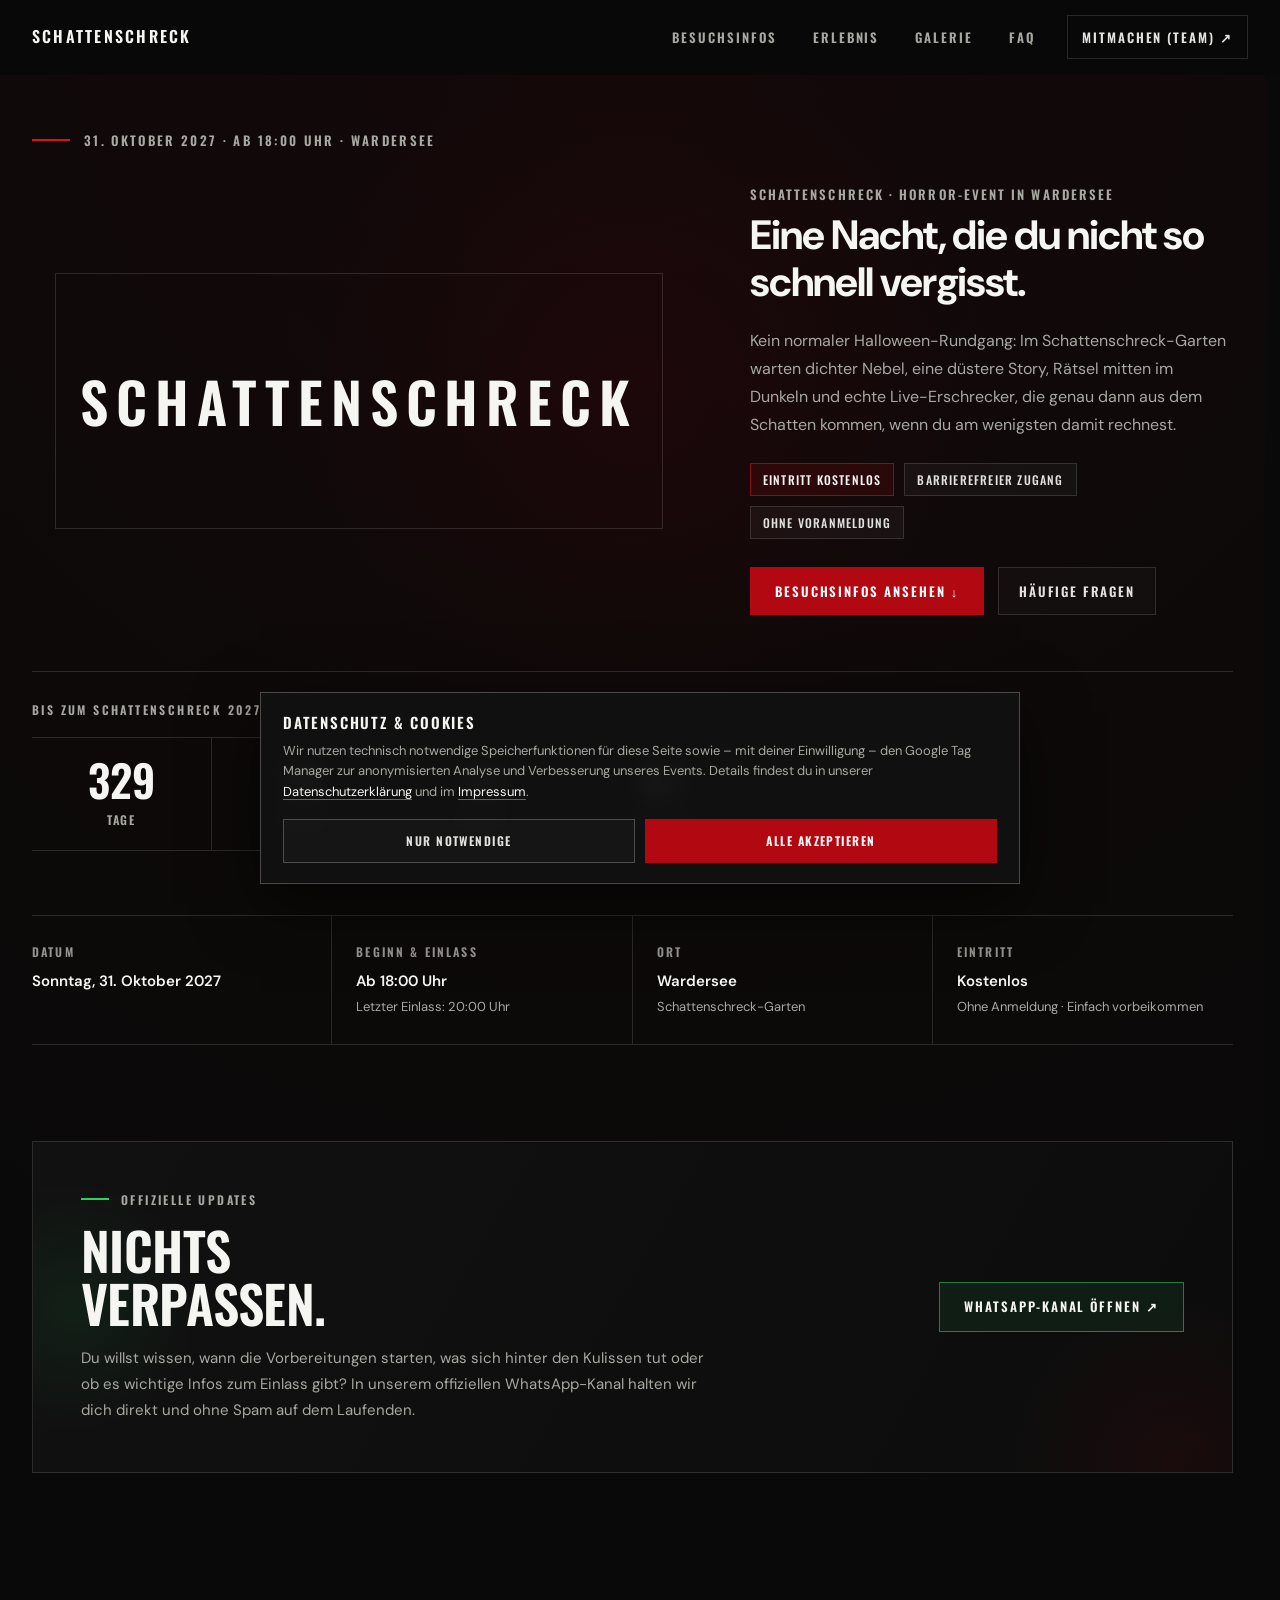
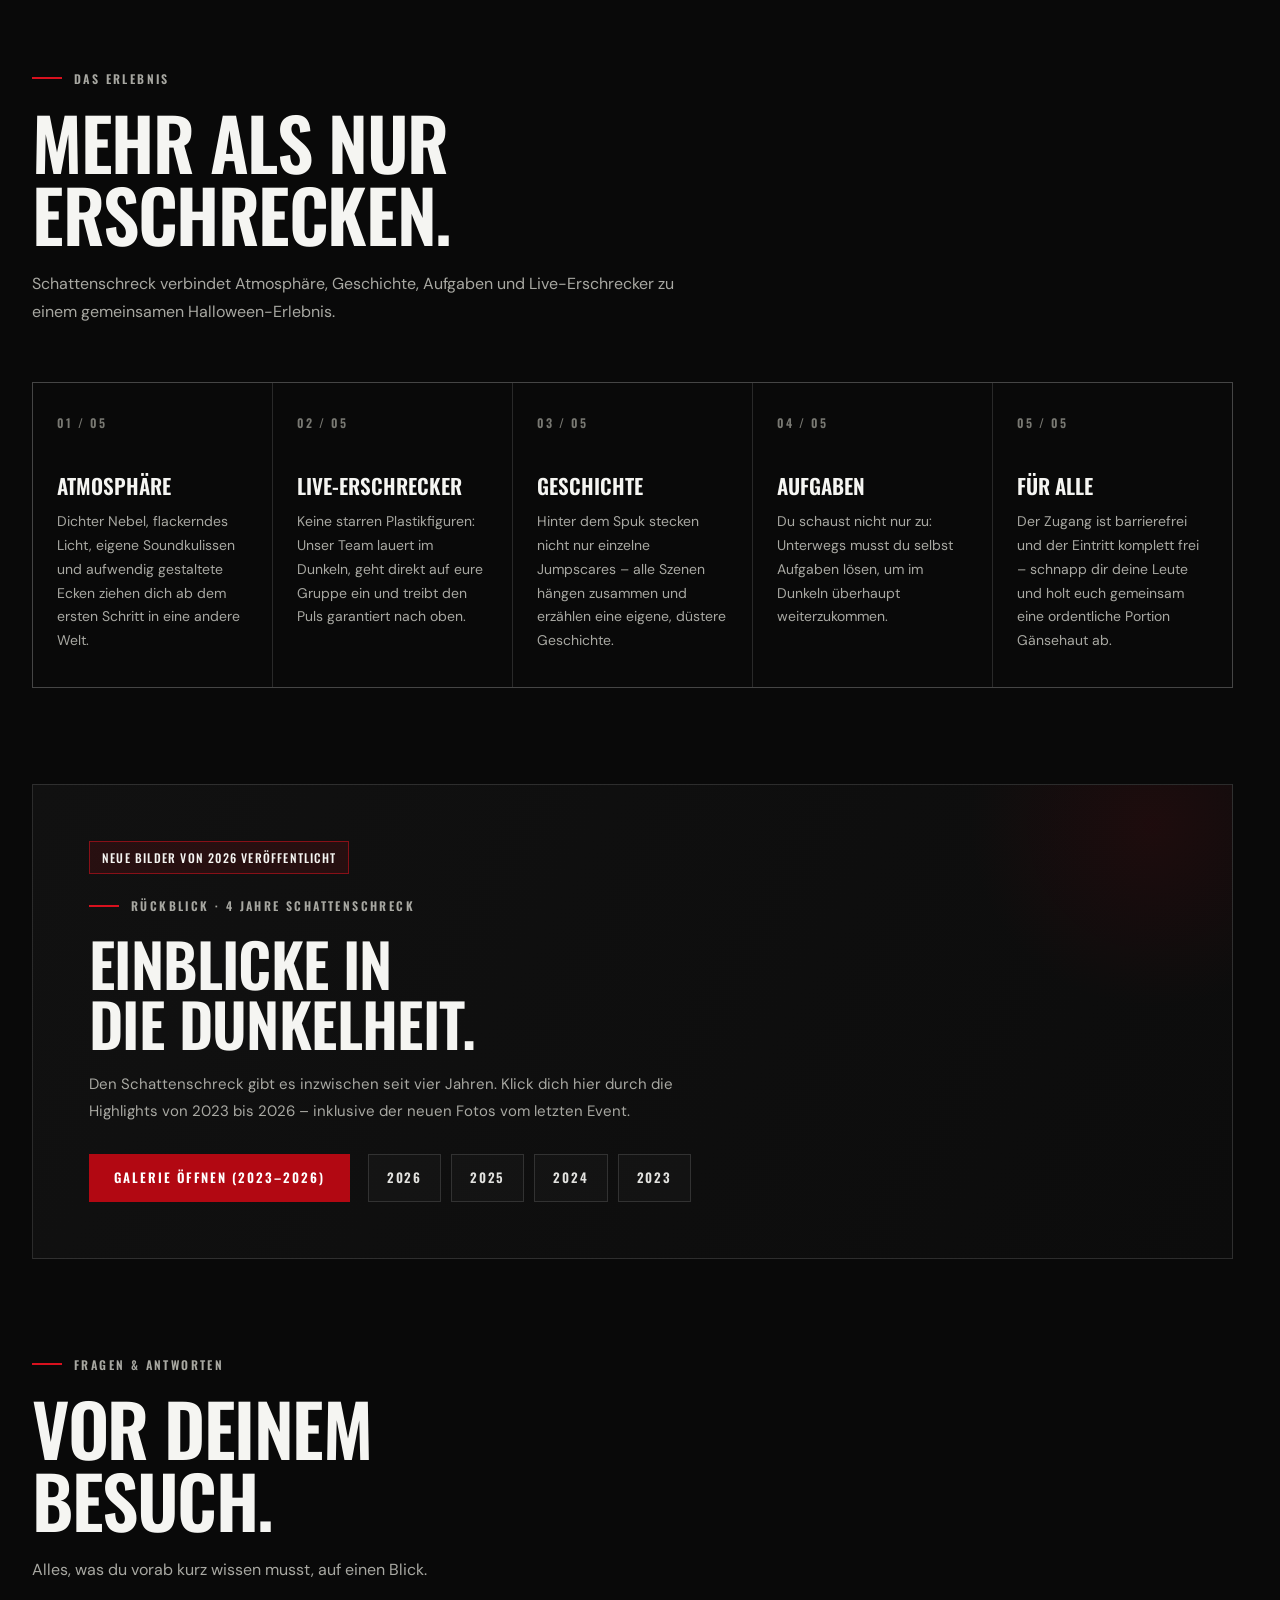
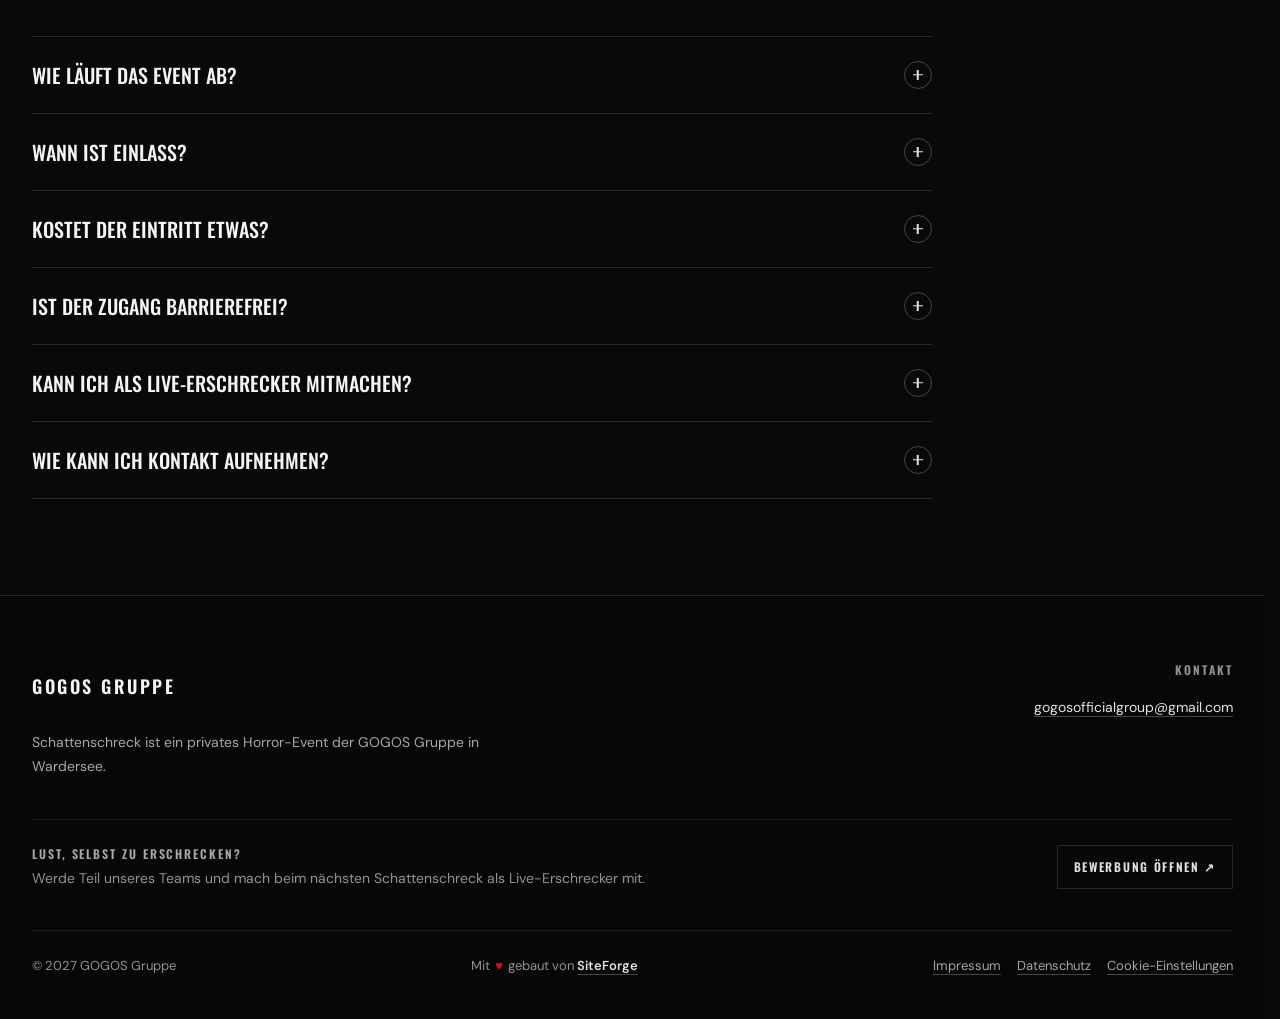
==== public/index.html @ cb375a99 "index.html aktualisieren" ====
<!DOCTYPE html>
<html lang="de">
<head>
    <meta charset="UTF-8">
    <meta name="viewport" content="width=device-width, initial-scale=1.0, viewport-fit=cover">
    <meta name="description" content="Schattenschreck — Kostenloses Horror-Event mit Nebel, Story, Rätseln und Live-Erschreckern am 31. Oktober 2027 ab 18:00 Uhr in Wardersee.">
    <meta name="theme-color" content="#090909">
    <meta name="color-scheme" content="dark">

    <!-- Open Graph (nur bestätigte Angaben ohne erfundene Domain) -->
    <meta property="og:title" content="Schattenschreck — Horror-Event am 31. Oktober 2027 in Wardersee">
    <meta property="og:description" content="Nebel, Story, Rätsel und Live-Erschrecker. Sonntag, 31.10.2027 ab 18:00 Uhr in Wardersee. Eintritt kostenlos.">
    <meta property="og:type" content="website">
    <meta property="og:locale" content="de_DE">
    <meta property="og:image" content="https://i.imgur.com/Cl27hzM.png">
    <meta property="og:image:alt" content="Schattenschreck Logo">

    <title>Schattenschreck — Horror-Event am 31. Oktober 2027 in Wardersee</title>

    <link rel="preconnect" href="https://fonts.googleapis.com">
    <link rel="preconnect" href="https://fonts.gstatic.com" crossorigin>
    <link href="https://fonts.googleapis.com/css2?family=DM+Sans:wght@400;600;700&family=Oswald:wght@500;600&display=swap" rel="stylesheet">

    <!-- Frühe, synchrone Zustandsvorbereitung vor dem ersten Paint (verhindert Aufblitzen & Layoutsprünge) -->
    <script>
        (function () {
            try {
                var docEl = document.documentElement;
                docEl.classList.add("js-enabled");

                var SESSION_KEY = "schattenschreck_intro_seen_2027";
                var FORCE_DEV_INTRO = false;

                var reduceMotion = false;
                if (window.matchMedia) {
                    reduceMotion = window.matchMedia("(prefers-reduced-motion: reduce)").matches;
                }

                var hasHash = Boolean(window.location.hash && window.location.hash !== "#");
                var navEntries = (window.performance && window.performance.getEntriesByType)
                    ? window.performance.getEntriesByType("navigation")
                    : [];
                var navType = (navEntries && navEntries[0]) ? navEntries[0].type : "";
                var isReloadOrBackForward = (navType === "reload" || navType === "back_forward");

                var hasSeenIntro = false;
                if (!FORCE_DEV_INTRO) {
                    try {
                        hasSeenIntro = window.sessionStorage.getItem(SESSION_KEY) === "1";
                    } catch (_) {
                        hasSeenIntro = false;
                    }
                }

                if (!reduceMotion && !hasHash && !hasSeenIntro && !isReloadOrBackForward) {
                    docEl.classList.add("intro-pending");
                }
            } catch (_) {
                document.documentElement.classList.remove("intro-pending");
            }
        })();
    </script>

    <style>
        /* Metrisch abgestimmte Fallback-Schriften gegen Layoutverschiebungen beim Google-Fonts-Swap */
        @font-face {
            font-family: "DM Sans Fallback";
            src: local("Arial"), local("Roboto"), local("Helvetica Neue"), local("sans-serif");
            ascent-override: 99%;
            descent-override: 31%;
            line-gap-override: 0%;
            size-adjust: 100.5%;
        }

        @font-face {
            font-family: "Oswald Fallback";
            src: local("Arial Narrow"), local("Roboto Condensed"), local("Arial"), local("sans-serif");
            ascent-override: 118%;
            descent-override: 29%;
            line-gap-override: 0%;
            size-adjust: 83%;
        }

        :root {
            --bg: #090909;
            --bg-2: #0d0d0d;
            --panel: #111111;
            --panel-light: #161616;

            --white: #f5f5f2;
            --text: #e2e2df;
            --muted: #a8a8a2;
            --muted-subtle: #94948e;
            --decorative: #787872;

            --red: #b20812;
            --red-hover: #d8111e;
            --red-border: rgba(216, 17, 30, 0.55);

            --whatsapp: #25d366;
            --whatsapp-text: #4be383;

            --border: rgba(255, 255, 255, 0.13);
            --border-light: rgba(255, 255, 255, 0.08);
            --border-strong: rgba(255, 255, 255, 0.24);

            --font-sans: "DM Sans", "DM Sans Fallback", -apple-system, BlinkMacSystemFont, "Segoe UI", Roboto, Arial, sans-serif;
            --font-display: "Oswald", "Oswald Fallback", "Arial Narrow", sans-serif;

            --max-width: 1240px;
            --header-height: 74px;
            --scroll-offset: calc(var(--header-height) + env(safe-area-inset-top, 0px) + 24px);
            --modal-padding-compensation: 0px;
        }

        *,
        *::before,
        *::after {
            box-sizing: border-box;
        }

        html {
            margin: 0;
            padding: 0;
            background: var(--bg);
            scroll-behavior: smooth;
            scrollbar-gutter: stable;
        }

        body {
            margin: 0;
            padding: 0;
            padding-right: var(--modal-padding-compensation);
            min-width: 320px;
            background:
                radial-gradient(
                    circle at 50% 0%,
                    rgba(130, 0, 12, 0.09),
                    transparent 36%
                ),
                var(--bg);
            color: var(--text);
            font-family: var(--font-sans);
            font-size: 16px;
            line-height: 1.6;
            overflow-x: clip;
            -webkit-font-smoothing: antialiased;
            text-rendering: optimizeLegibility;
            -webkit-tap-highlight-color: transparent;
        }

        body.overlay-locked,
        html.intro-pending body,
        body.intro-active {
            overflow: hidden;
        }

        ::selection {
            background: var(--red);
            color: #ffffff;
        }

        img {
            display: block;
            max-width: 100%;
            height: auto;
        }

        a {
            color: inherit;
            text-decoration: none;
        }

        button {
            font: inherit;
            color: inherit;
        }

        button,
        a,
        summary {
            -webkit-tap-highlight-color: transparent;
        }

        :focus-visible {
            outline: 2px solid var(--red-hover);
            outline-offset: 4px;
        }

        main[tabindex="-1"]:focus-visible,
        section[tabindex="-1"]:focus-visible {
            outline: none;
        }

        [hidden] {
            display: none !important;
        }

        .sr-only {
            position: absolute;
            width: 1px;
            height: 1px;
            padding: 0;
            margin: -1px;
            overflow: hidden;
            clip: rect(0, 0, 0, 0);
            white-space: nowrap;
            border: 0;
        }

        /* =========================================================
           SKIP LINK
        ========================================================= */

        .skip-link {
            position: fixed;
            top: calc(12px + env(safe-area-inset-top, 0px));
            left: 16px;
            z-index: 7000;
            padding: 12px 18px;
            background: var(--red);
            color: #ffffff;
            font-family: var(--font-display);
            font-size: 13px;
            font-weight: 600;
            letter-spacing: 0.12em;
            text-transform: uppercase;
            border: 1px solid #ffffff;
            transform: translateY(-200%);
            transition: transform 0.2s ease;
        }

        .skip-link:focus {
            transform: translateY(0);
            outline: 2px solid #ffffff;
            outline-offset: 3px;
        }

        /* =========================================================
           LAYOUT & SCROLL TARGETS
        ========================================================= */

        .container {
            width: min(calc(100% - 64px), var(--max-width));
            margin: 0 auto;
        }

        main[id],
        section[id],
        footer[id],
        div[id] {
            scroll-margin-top: var(--scroll-offset);
        }

        /* =========================================================
           IMAGE FALLBACKS & STABLE LOGO CONTAINERS
        ========================================================= */

        .img-fallback-text {
            display: none;
            font-family: var(--font-display);
            font-weight: 600;
            letter-spacing: 0.14em;
            text-transform: uppercase;
            color: var(--white);
        }

        .img-broken {
            display: none !important;
        }

        .img-broken + .img-fallback-text {
            display: inline-flex;
            align-items: center;
            justify-content: center;
        }

        /* =========================================================
           HEADER
        ========================================================= */

        .header {
            position: fixed;
            top: 0;
            left: 0;
            right: 0;
            z-index: 1000;
            padding-top: env(safe-area-inset-top, 0px);
            padding-right: var(--modal-padding-compensation);
            background: rgba(9, 9, 9, 0.92);
            backdrop-filter: blur(8px);
            -webkit-backdrop-filter: blur(8px);
            border-bottom: 1px solid transparent;
        }

        .header.transitions-ready {
            transition:
                background 0.25s ease,
                border-color 0.25s ease,
                box-shadow 0.25s ease,
                opacity 0.35s ease;
        }

        .header.scrolled {
            background: rgba(9, 9, 9, 0.98);
            border-bottom-color: var(--border);
            box-shadow: 0 10px 35px rgba(0, 0, 0, 0.35);
        }

        .header-inner {
            height: var(--header-height);
            display: flex;
            align-items: center;
            justify-content: space-between;
            gap: 32px;
        }

        .logo-link {
            display: inline-flex;
            align-items: center;
            width: 130px;
            height: 44px;
            flex-shrink: 0;
        }

        .header-logo {
            width: 100%;
            height: 100%;
            object-fit: contain;
            object-position: left center;
        }

        .logo-link .img-fallback-text {
            font-size: 16px;
            width: 100%;
            height: 100%;
            justify-content: flex-start;
        }

        .desktop-nav {
            display: flex;
            align-items: center;
            gap: 28px;
        }

        .desktop-nav a {
            position: relative;
            display: inline-flex;
            align-items: center;
            min-height: 44px;
            padding: 8px 4px;
            color: var(--muted);
            font-family: var(--font-display);
            font-size: 13px;
            font-weight: 600;
            letter-spacing: 0.15em;
            text-transform: uppercase;
            transition: color 0.2s ease;
        }

        .desktop-nav a::after {
            content: "";
            position: absolute;
            left: 4px;
            right: 4px;
            bottom: 6px;
            height: 2px;
            background: var(--red-hover);
            transform: scaleX(0);
            transform-origin: left center;
            transition: transform 0.2s ease;
        }

        .desktop-nav a:hover,
        .desktop-nav a:focus-visible {
            color: var(--white);
        }

        .desktop-nav a:hover::after,
        .desktop-nav a:focus-visible::after {
            transform: scaleX(1);
        }

        .desktop-nav .nav-external {
            padding: 8px 14px;
            border: 1px solid var(--border);
            color: var(--text);
        }

        .desktop-nav .nav-external::after {
            display: none;
        }

        .desktop-nav .nav-external:hover,
        .desktop-nav .nav-external:focus-visible {
            border-color: var(--border-strong);
            background: rgba(255, 255, 255, 0.04);
        }

        /* =========================================================
           MOBILE MENU
        ========================================================= */

        .menu-button {
            display: none;
            align-items: center;
            justify-content: center;
            width: 44px;
            height: 44px;
            padding: 0;
            border: 1px solid var(--border);
            border-radius: 50%;
            background: transparent;
            color: var(--white);
            cursor: pointer;
            transition:
                border-color 0.2s ease,
                background-color 0.2s ease;
        }

        .menu-button:hover,
        .menu-button:focus-visible {
            border-color: var(--border-strong);
            background: rgba(255, 255, 255, 0.05);
        }

        .menu-icon {
            position: relative;
            width: 18px;
            height: 13px;
        }

        .menu-icon span {
            position: absolute;
            left: 0;
            width: 100%;
            height: 1.5px;
            background: var(--white);
            transition:
                transform 0.2s ease,
                top 0.2s ease,
                opacity 0.2s ease;
        }

        .menu-icon span:nth-child(1) {
            top: 0;
        }

        .menu-icon span:nth-child(2) {
            top: 5.5px;
        }

        .menu-icon span:nth-child(3) {
            top: 11px;
        }

        .menu-button[aria-expanded="true"] .menu-icon span:nth-child(1) {
            top: 5.5px;
            transform: rotate(45deg);
        }

        .menu-button[aria-expanded="true"] .menu-icon span:nth-child(2) {
            opacity: 0;
        }

        .menu-button[aria-expanded="true"] .menu-icon span:nth-child(3) {
            top: 5.5px;
            transform: rotate(-45deg);
        }

        .mobile-menu {
            position: fixed;
            inset: 0;
            z-index: 999;
            visibility: hidden;
            pointer-events: none;
        }

        .mobile-menu.open {
            visibility: visible;
            pointer-events: auto;
        }

        .mobile-menu-background {
            position: absolute;
            inset: 0;
            background: rgba(0, 0, 0, 0.78);
            opacity: 0;
            transition: opacity 0.25s ease;
        }

        .mobile-menu.open .mobile-menu-background {
            opacity: 1;
        }

        .mobile-menu-panel {
            position: absolute;
            top: calc(var(--header-height) + env(safe-area-inset-top, 0px));
            left: 14px;
            right: 14px;
            max-height: calc(100vh - var(--header-height) - env(safe-area-inset-top, 0px) - 24px);
            max-height: calc(100dvh - var(--header-height) - env(safe-area-inset-top, 0px) - 24px);
            overflow-y: auto;
            padding: 16px 20px;
            background: var(--panel);
            border: 1px solid var(--border);
            box-shadow: 0 25px 70px rgba(0, 0, 0, 0.65);
            transform: translateY(-10px);
            opacity: 0;
            transition:
                transform 0.25s ease,
                opacity 0.25s ease;
        }

        .mobile-menu.open .mobile-menu-panel {
            transform: translateY(0);
            opacity: 1;
        }

        .mobile-menu-label {
            padding: 6px 0 12px;
            color: var(--muted-subtle);
            font-family: var(--font-display);
            font-size: 12px;
            font-weight: 600;
            letter-spacing: 0.2em;
            text-transform: uppercase;
        }

        .mobile-menu-panel a {
            display: flex;
            align-items: center;
            justify-content: space-between;
            min-height: 48px;
            padding: 12px 0;
            border-top: 1px solid var(--border-light);
            color: var(--text);
            font-family: var(--font-display);
            font-size: 18px;
            font-weight: 500;
            letter-spacing: 0.08em;
            text-transform: uppercase;
            transition:
                color 0.2s ease,
                padding-left 0.2s ease;
        }

        .mobile-menu-panel a:hover,
        .mobile-menu-panel a:focus-visible {
            padding-left: 6px;
            color: var(--white);
        }

        .mobile-menu-panel .mobile-nav-sub {
            font-family: var(--font-sans);
            font-size: 12px;
            font-weight: 500;
            letter-spacing: 0.02em;
            text-transform: none;
            color: var(--muted);
        }

        /* =========================================================
           HERO (SOFORT STABIL OHNE VERSCHIEBUNG BEIM RELOAD)
        ========================================================= */

        .hero {
            position: relative;
            padding:
                calc(var(--header-height) + env(safe-area-inset-top, 0px) + 56px)
                0
                64px;
            display: flex;
            align-items: center;
            overflow: hidden;
        }

        .hero::before {
            content: "";
            position: absolute;
            width: 760px;
            height: 760px;
            left: 50%;
            top: 42%;
            transform: translate(-50%, -50%);
            border-radius: 50%;
            background: radial-gradient(
                circle,
                rgba(130, 0, 12, 0.1),
                transparent 68%
            );
            pointer-events: none;
            animation: heroGlow 7s ease-in-out infinite;
        }

        .hero.is-offscreen::before,
        .hero.is-offscreen .hero-logo {
            animation-play-state: paused;
        }

        .hero-inner {
            position: relative;
            z-index: 2;
        }

        .hero-topline {
            display: flex;
            align-items: center;
            flex-wrap: wrap;
            gap: 14px;
            margin-bottom: 36px;
            color: var(--muted);
            font-family: var(--font-display);
            font-size: 13px;
            font-weight: 600;
            letter-spacing: 0.18em;
            text-transform: uppercase;
        }

        .hero-topline::before {
            content: "";
            width: 38px;
            height: 2px;
            flex-shrink: 0;
            background: var(--red-hover);
        }

        .hero-grid {
            display: grid;
            grid-template-columns: minmax(0, 1.15fr) minmax(320px, 0.85fr);
            gap: 64px;
            align-items: center;
        }

        .hero-logo-area,
        .hero-info {
            min-width: 0;
        }

        /* Fester reservierter Platz für das Hero-Logo verhindert Layoutsprung beim Bildladen */
        .hero-logo-frame {
            position: relative;
            width: min(640px, 100%);
            aspect-ratio: 16 / 7;
            margin: 0 auto;
            padding: 12px 16px;
            display: flex;
            align-items: center;
            justify-content: center;
        }

        .hero-logo {
            width: 100%;
            height: 100%;
            object-fit: contain;
            margin: 0 auto;
            filter: drop-shadow(0 18px 32px rgba(0, 0, 0, 0.45));
            animation: heroLogoFloat 6s ease-in-out infinite;
        }

        .hero-logo-frame .img-fallback-text {
            width: 100%;
            height: 100%;
            font-size: clamp(32px, 6vw, 56px);
            text-align: center;
            padding: 24px;
            border: 1px solid var(--border);
        }

        .hero-kicker {
            display: block;
            margin-bottom: 10px;
            color: var(--muted);
            font-family: var(--font-display);
            font-size: 13px;
            font-weight: 600;
            letter-spacing: 0.16em;
            text-transform: uppercase;
        }

        .hero-title {
            margin: 0 0 20px;
            color: var(--white);
            font-size: clamp(28px, 3.2vw, 46px);
            font-weight: 700;
            line-height: 1.16;
            letter-spacing: -0.025em;
        }

        .hero-description {
            margin: 0;
            color: var(--muted);
            font-size: 16px;
            line-height: 1.75;
        }

        .hero-badges {
            display: flex;
            flex-wrap: wrap;
            gap: 10px;
            margin-top: 24px;
        }

        .hero-badge {
            display: inline-flex;
            align-items: center;
            padding: 6px 12px;
            background: rgba(255, 255, 255, 0.035);
            border: 1px solid var(--border);
            color: var(--text);
            font-family: var(--font-display);
            font-size: 12px;
            font-weight: 500;
            letter-spacing: 0.1em;
            text-transform: uppercase;
        }

        .hero-badge-highlight {
            border-color: var(--red-border);
            background: rgba(178, 8, 18, 0.14);
            color: var(--white);
        }

        .hero-actions {
            display: flex;
            flex-wrap: wrap;
            align-items: center;
            gap: 14px;
            margin-top: 28px;
        }

        .primary-button {
            position: relative;
            display: inline-flex;
            align-items: center;
            justify-content: center;
            min-height: 48px;
            padding: 0 24px;
            border: 1px solid var(--red);
            background: var(--red);
            color: #ffffff;
            font-family: var(--font-display);
            font-size: 13px;
            font-weight: 600;
            letter-spacing: 0.15em;
            text-transform: uppercase;
            cursor: pointer;
            transition:
                background 0.2s ease,
                border-color 0.2s ease,
                transform 0.2s ease;
        }

        .primary-button:hover,
        .primary-button:focus-visible {
            background: var(--red-hover);
            border-color: var(--red-hover);
        }

        .secondary-button {
            display: inline-flex;
            align-items: center;
            justify-content: center;
            min-height: 48px;
            padding: 0 20px;
            border: 1px solid var(--border);
            background: rgba(255, 255, 255, 0.02);
            color: var(--text);
            font-family: var(--font-display);
            font-size: 13px;
            font-weight: 600;
            letter-spacing: 0.14em;
            text-transform: uppercase;
            transition:
                border-color 0.2s ease,
                background 0.2s ease,
                color 0.2s ease;
        }

        .secondary-button:hover,
        .secondary-button:focus-visible {
            border-color: var(--border-strong);
            background: rgba(255, 255, 255, 0.06);
            color: var(--white);
        }

        /* =========================================================
           COUNTDOWN (STABILES LAYOUT OHNE HÖHENSPRUNG)
        ========================================================= */

        .countdown-section {
            margin-top: 56px;
            padding-top: 28px;
            border-top: 1px solid var(--border);
        }

        .countdown-header {
            display: flex;
            align-items: center;
            justify-content: space-between;
            flex-wrap: wrap;
            gap: 12px 20px;
            margin-bottom: 18px;
        }

        .countdown-title {
            color: var(--muted);
            font-family: var(--font-display);
            font-size: 12px;
            font-weight: 600;
            letter-spacing: 0.2em;
            text-transform: uppercase;
        }

        .countdown-status {
            color: var(--white);
            font-family: var(--font-display);
            font-size: 12px;
            font-weight: 600;
            letter-spacing: 0.14em;
            text-transform: uppercase;
        }

        .countdown-fallback {
            padding: 18px 20px;
            border: 1px solid var(--border);
            background: rgba(255, 255, 255, 0.02);
            color: var(--muted);
            font-size: 15px;
        }

        .countdown-fallback a {
            color: var(--white);
            font-weight: 600;
            text-decoration: underline;
            text-decoration-color: var(--red-hover);
            text-underline-offset: 4px;
        }

        .countdown {
            display: none;
            grid-template-columns: repeat(4, minmax(0, 1fr));
            max-width: 720px;
            border-top: 1px solid var(--border);
            border-bottom: 1px solid var(--border);
        }

        /* Wenn JS im Head aktiv ist, wird das Countdown-Raster sofort vom ersten Paint an reserviert */
        html.js-enabled:not(.countdown-failed) .countdown-fallback {
            display: none;
        }

        html.js-enabled:not(.countdown-failed) .countdown {
            display: grid;
        }

        .countdown-item {
            padding: 20px 12px;
            border-right: 1px solid var(--border);
            text-align: center;
        }

        .countdown-item:last-child {
            border-right: 0;
        }

        .countdown-number {
            display: block;
            color: var(--white);
            font-family: var(--font-display);
            font-size: clamp(28px, 4vw, 44px);
            font-weight: 600;
            line-height: 1;
            font-variant-numeric: tabular-nums;
        }

        .countdown-label {
            display: block;
            margin-top: 8px;
            color: var(--muted);
            font-family: var(--font-display);
            font-size: 12px;
            font-weight: 600;
            letter-spacing: 0.14em;
            text-transform: uppercase;
        }

        /* =========================================================
           QUICK INFO (ECKDATEN / BESUCHSINFOS)
        ========================================================= */

        .quick-info {
            padding: 0 0 96px;
        }

        .quick-grid {
            display: grid;
            grid-template-columns: repeat(4, minmax(0, 1fr));
            margin: 0;
            border-top: 1px solid var(--border);
            border-bottom: 1px solid var(--border);
        }

        .quick-item {
            min-width: 0;
            padding: 26px 24px;
            border-right: 1px solid var(--border);
        }

        .quick-item:first-child {
            padding-left: 0;
        }

        .quick-item:last-child {
            border-right: 0;
        }

        .quick-label {
            margin: 0 0 8px;
            color: var(--muted-subtle);
            font-family: var(--font-display);
            font-size: 12px;
            font-weight: 600;
            letter-spacing: 0.18em;
            text-transform: uppercase;
        }

        .quick-value {
            margin: 0;
            color: var(--white);
            font-size: 15px;
            font-weight: 600;
            overflow-wrap: break-word;
        }

        .quick-sub {
            display: block;
            margin-top: 4px;
            color: var(--muted);
            font-size: 13px;
            font-weight: 400;
        }

        /* =========================================================
           WHATSAPP
        ========================================================= */

        .whatsapp-section {
            padding: 0 0 100px;
        }

        .whatsapp-card {
            position: relative;
            display: grid;
            grid-template-columns: minmax(0, 1fr) auto;
            align-items: center;
            gap: 40px;
            padding: clamp(28px, 5vw, 48px);
            border: 1px solid var(--border);
            background: linear-gradient(120deg, #111111, #0c0c0c);
            overflow: hidden;
            isolation: isolate;
            transition:
                border-color 0.3s ease,
                box-shadow 0.3s ease;
        }

        .whatsapp-card::before {
            content: "";
            position: absolute;
            left: -90px;
            top: 50%;
            width: 260px;
            height: 260px;
            transform: translateY(-50%);
            border-radius: 50%;
            background: radial-gradient(
                circle,
                rgba(37, 211, 102, 0.08),
                transparent 68%
            );
            pointer-events: none;
            z-index: -1;
        }

        .whatsapp-card::after {
            content: "";
            position: absolute;
            right: -120px;
            bottom: -170px;
            width: 360px;
            height: 360px;
            border-radius: 50%;
            background: radial-gradient(
                circle,
                rgba(150, 0, 12, 0.1),
                transparent 68%
            );
            pointer-events: none;
            z-index: -1;
        }

        .whatsapp-label {
            display: flex;
            align-items: center;
            gap: 12px;
            margin-bottom: 14px;
            color: var(--muted);
            font-family: var(--font-display);
            font-size: 12px;
            font-weight: 600;
            letter-spacing: 0.2em;
            text-transform: uppercase;
        }

        .whatsapp-label::before {
            content: "";
            width: 28px;
            height: 2px;
            background: var(--whatsapp);
        }

        .whatsapp-title {
            margin: 0;
            color: var(--white);
            font-family: var(--font-display);
            font-size: clamp(32px, 5vw, 52px);
            font-weight: 600;
            line-height: 1.02;
            letter-spacing: -0.01em;
            text-transform: uppercase;
        }

        .whatsapp-text {
            max-width: 640px;
            margin: 16px 0 0;
            color: var(--muted);
            font-size: 15px;
            line-height: 1.75;
        }

        .whatsapp-button {
            position: relative;
            display: inline-flex;
            align-items: center;
            justify-content: center;
            min-height: 50px;
            padding: 0 24px;
            border: 1px solid rgba(37, 211, 102, 0.55);
            background: rgba(37, 211, 102, 0.08);
            color: var(--white);
            font-family: var(--font-display);
            font-size: 13px;
            font-weight: 600;
            letter-spacing: 0.15em;
            text-transform: uppercase;
            white-space: nowrap;
            overflow: hidden;
            transition:
                background 0.2s ease,
                border-color 0.2s ease,
                transform 0.2s ease,
                box-shadow 0.2s ease;
        }

        .whatsapp-button:hover,
        .whatsapp-button:focus-visible {
            background: rgba(37, 211, 102, 0.15);
            border-color: var(--whatsapp-text);
            box-shadow: 0 10px 30px rgba(37, 211, 102, 0.1);
        }

        /* =========================================================
           GENERAL SECTIONS
        ========================================================= */

        .section {
            padding: 96px 0;
        }

        .section-label {
            display: flex;
            align-items: center;
            gap: 12px;
            margin-bottom: 18px;
            color: var(--muted);
            font-family: var(--font-display);
            font-size: 12px;
            font-weight: 600;
            letter-spacing: 0.2em;
            text-transform: uppercase;
        }

        .section-label::before {
            content: "";
            width: 30px;
            height: 2px;
            background: var(--red-hover);
            flex-shrink: 0;
        }

        .section-title {
            max-width: 760px;
            margin: 0;
            color: var(--white);
            font-family: var(--font-display);
            font-size: clamp(38px, 5.8vw, 72px);
            font-weight: 600;
            line-height: 1;
            letter-spacing: -0.02em;
            text-transform: uppercase;
        }

        .section-text {
            max-width: 680px;
            margin: 20px 0 0;
            color: var(--muted);
            font-size: 16px;
            line-height: 1.75;
        }

        /* =========================================================
           EXPERIENCE GRID
        ========================================================= */

        .experience-grid {
            display: grid;
            grid-template-columns: repeat(5, minmax(0, 1fr));
            gap: 1px;
            margin-top: 56px;
            background: var(--border);
            border: 1px solid var(--border);
        }

        .experience-card {
            min-width: 0;
            padding: 30px 24px 34px;
            background: var(--bg);
            transition:
                background 0.25s ease,
                transform 0.25s ease;
        }

        .experience-number {
            display: block;
            margin-bottom: 42px;
            color: var(--decorative);
            font-family: var(--font-display);
            font-size: 12px;
            font-weight: 600;
            letter-spacing: 0.16em;
        }

        .experience-card h3 {
            margin: 0 0 12px;
            color: var(--white);
            font-family: var(--font-display);
            font-size: 21px;
            font-weight: 600;
            line-height: 1.15;
            text-transform: uppercase;
        }

        .experience-card p {
            margin: 0;
            color: var(--muted);
            font-size: 14px;
            line-height: 1.7;
        }

        /* =========================================================
           FAQ (NATIVE DETAILS + PROGRESSIVE ENHANCEMENT)
        ========================================================= */

        .faq-list {
            max-width: 900px;
            margin-top: 52px;
            border-top: 1px solid var(--border);
        }

        .faq-item {
            border-bottom: 1px solid var(--border);
        }

        .faq-question {
            width: 100%;
            padding: 24px 0;
            display: grid;
            grid-template-columns: minmax(0, 1fr) 32px;
            align-items: center;
            gap: 20px;
            color: var(--white);
            text-align: left;
            cursor: pointer;
            list-style: none;
            transition: color 0.2s ease;
        }

        .faq-question::-webkit-details-marker {
            display: none;
        }

        .faq-question::marker {
            content: "";
        }

        .faq-question:hover {
            color: #ffffff;
        }

        .faq-question-text {
            min-width: 0;
            font-family: var(--font-display);
            font-size: 20px;
            font-weight: 500;
            line-height: 1.3;
            text-transform: uppercase;
        }

        .faq-plus {
            position: relative;
            width: 28px;
            height: 28px;
            justify-self: end;
            border: 1px solid var(--border-strong);
            border-radius: 50%;
            transition: border-color 0.2s ease;
        }

        .faq-plus::before,
        .faq-plus::after {
            content: "";
            position: absolute;
            top: 50%;
            left: 50%;
            width: 10px;
            height: 1.5px;
            background: var(--text);
            transform: translate(-50%, -50%);
        }

        .faq-plus::after {
            transform: translate(-50%, -50%) rotate(90deg);
            transition: transform 0.2s ease;
        }

        .faq-item[open] .faq-plus {
            border-color: var(--red-hover);
        }

        .faq-item[open] .faq-plus::after {
            transform: translate(-50%, -50%) rotate(0deg);
        }

        .faq-answer {
            overflow: hidden;
        }

        .faq-answer-inner p {
            max-width: 720px;
            margin: 0;
            padding: 0 40px 24px 0;
            color: var(--muted);
            font-size: 15px;
            line-height: 1.75;
        }

        .faq-answer-inner a {
            color: var(--white);
            text-decoration: underline;
            text-decoration-color: var(--red-hover);
            text-underline-offset: 4px;
            transition: color 0.2s ease;
        }

        .faq-answer-inner a:hover,
        .faq-answer-inner a:focus-visible {
            color: #ffffff;
        }

        /* =========================================================
           FOOTER
        ========================================================= */

        footer {
            border-top: 1px solid var(--border);
            background: #070707;
            padding: 64px 0 calc(36px + env(safe-area-inset-bottom, 0px));
        }

        .footer-main {
            display: grid;
            grid-template-columns: minmax(0, 1fr) auto;
            gap: 48px;
            align-items: start;
        }

        .footer-brand {
            min-width: 0;
        }

        .footer-logo-frame {
            width: 145px;
            height: 52px;
            margin-bottom: 18px;
            display: flex;
            align-items: center;
        }

        .footer-logo {
            width: 100%;
            height: 100%;
            object-fit: contain;
            object-position: left center;
            opacity: 0.9;
        }

        .footer-logo-frame .img-fallback-text {
            font-size: 18px;
            justify-content: flex-start;
        }

        .footer-description {
            max-width: 480px;
            margin: 0;
            color: var(--muted);
            font-size: 14px;
            line-height: 1.75;
        }

        .footer-contact {
            text-align: right;
        }

        .footer-contact-label {
            margin-bottom: 6px;
            color: var(--muted-subtle);
            font-family: var(--font-display);
            font-size: 12px;
            font-weight: 600;
            letter-spacing: 0.18em;
            text-transform: uppercase;
        }

        .footer-email {
            display: inline-flex;
            align-items: center;
            min-height: 44px;
            color: var(--text);
            font-size: 14px;
            text-decoration: underline;
            text-decoration-color: rgba(255, 255, 255, 0.25);
            text-underline-offset: 4px;
            overflow-wrap: anywhere;
            transition: color 0.2s ease, text-decoration-color 0.2s ease;
        }

        .footer-email:hover,
        .footer-email:focus-visible {
            color: var(--white);
            text-decoration-color: var(--red-hover);
        }

        .application-info {
            display: flex;
            align-items: center;
            justify-content: space-between;
            gap: 24px;
            margin-top: 40px;
            padding-top: 24px;
            border-top: 1px solid var(--border-light);
        }

        .application-copy {
            min-width: 0;
        }

        .application-label {
            margin-bottom: 4px;
            color: var(--muted);
            font-family: var(--font-display);
            font-size: 12px;
            font-weight: 600;
            letter-spacing: 0.16em;
            text-transform: uppercase;
        }

        .application-text {
            margin: 0;
            color: var(--muted-subtle);
            font-size: 14px;
        }

        .application-link {
            display: inline-flex;
            align-items: center;
            justify-content: center;
            min-height: 44px;
            padding: 8px 16px;
            border: 1px solid var(--border);
            flex-shrink: 0;
            color: var(--text);
            font-family: var(--font-display);
            font-size: 12px;
            font-weight: 600;
            letter-spacing: 0.14em;
            text-transform: uppercase;
            transition:
                color 0.2s ease,
                border-color 0.2s ease,
                background 0.2s ease;
        }

        .application-link:hover,
        .application-link:focus-visible {
            color: var(--white);
            border-color: var(--border-strong);
            background: rgba(255, 255, 255, 0.04);
        }

        .footer-bottom {
            display: flex;
            align-items: center;
            justify-content: space-between;
            flex-wrap: wrap;
            gap: 16px;
            margin-top: 40px;
            padding-top: 20px;
            border-top: 1px solid var(--border-light);
            color: var(--muted-subtle);
            font-size: 13px;
        }

        .footer-credit {
            color: var(--muted-subtle);
            font-size: 13px;
        }

        .footer-credit-heart {
            display: inline-block;
            color: var(--red-hover);
            margin: 0 2px;
        }

        .footer-credit-link {
            color: var(--text);
            font-weight: 600;
            text-decoration: underline;
            text-decoration-color: rgba(255, 255, 255, 0.25);
            text-underline-offset: 4px;
            transition: color 0.2s ease, text-decoration-color 0.2s ease;
        }

        .footer-credit-link:hover,
        .footer-credit-link:focus-visible {
            color: var(--white);
            text-decoration-color: var(--red-hover);
        }

        .footer-links {
            display: flex;
            align-items: center;
            gap: 16px;
        }

        .footer-legal-link {
            display: inline-flex;
            align-items: center;
            min-height: 44px;
            padding: 6px 10px;
            margin: -6px -10px;
            color: var(--muted);
            font-size: 13px;
            text-decoration: underline;
            text-decoration-color: rgba(255, 255, 255, 0.25);
            text-underline-offset: 4px;
            cursor: pointer;
            transition: color 0.2s ease;
        }

        .footer-legal-link:hover,
        .footer-legal-link:focus-visible {
            color: var(--white);
        }

        /* =========================================================
           IMPRESSUM (OHNE JS REGULÄRER ABSCHNITT, MIT JS DIALOG AB START)
        ========================================================= */

        /* Ohne JS oder bei Dialog-Fehler: regulärer Abschnitt im Dokumentfluss */
        .modal {
            padding: 0 0 60px;
            background: #070707;
        }

        .modal-content {
            position: relative;
            width: min(calc(100% - 64px), var(--max-width));
            margin: 0 auto;
            padding: clamp(28px, 5vw, 48px);
            border: 1px solid var(--border);
            background: var(--panel);
        }

        .modal-close {
            display: none;
        }

        /* Sobald js-enabled im Head aktiv ist, liegt das Impressum sofort außerhalb des Flusses (kein Höhen-Ruck beim Reload) */
        html.js-enabled:not(.modal-failed) .modal {
            position: fixed;
            inset: 0;
            z-index: 5000;
            display: grid;
            place-items: center;
            padding:
                24px
                24px
                calc(24px + env(safe-area-inset-bottom, 0px));
            background: rgba(0, 0, 0, 0.82);
            visibility: hidden;
            opacity: 0;
            pointer-events: none;
        }

        html.js-enabled:not(.modal-failed) .modal.transitions-ready {
            transition:
                opacity 0.2s ease,
                visibility 0.2s ease;
        }

        html.js-enabled:not(.modal-failed) .modal.open {
            visibility: visible;
            opacity: 1;
            pointer-events: auto;
        }

        html.js-enabled:not(.modal-failed) .modal .modal-content {
            width: min(760px, 100%);
            margin: 0;
            max-height: 88vh;
            max-height: 88dvh;
            overflow-y: auto;
            box-shadow: 0 30px 100px rgba(0, 0, 0, 0.75);
            transform: translateY(10px);
        }

        html.js-enabled:not(.modal-failed) .modal.transitions-ready .modal-content {
            transition: transform 0.25s ease;
        }

        html.js-enabled:not(.modal-failed) .modal.open .modal-content {
            transform: translateY(0);
        }

        html.js-enabled:not(.modal-failed) .modal .modal-close {
            position: absolute;
            top: 18px;
            right: 18px;
            display: inline-flex;
            align-items: center;
            justify-content: center;
            width: 44px;
            height: 44px;
            border: 1px solid var(--border);
            border-radius: 50%;
            background: rgba(255, 255, 255, 0.03);
            color: var(--text);
            font-size: 24px;
            line-height: 1;
            cursor: pointer;
            transition:
                color 0.2s ease,
                border-color 0.2s ease,
                background 0.2s ease;
        }

        html.js-enabled:not(.modal-failed) .modal .modal-close:hover,
        html.js-enabled:not(.modal-failed) .modal .modal-close:focus-visible {
            color: var(--white);
            border-color: var(--border-strong);
            background: rgba(255, 255, 255, 0.08);
        }

        .modal-label {
            padding-right: 56px;
            margin-bottom: 10px;
            color: var(--muted);
            font-family: var(--font-display);
            font-size: 12px;
            font-weight: 600;
            letter-spacing: 0.2em;
            text-transform: uppercase;
        }

        .modal-title {
            padding-right: 56px;
            margin: 0 0 26px;
            color: var(--white);
            font-family: var(--font-display);
            font-size: clamp(32px, 5vw, 50px);
            font-weight: 600;
            line-height: 1.05;
            text-transform: uppercase;
        }

        .modal-body {
            color: var(--muted);
            font-size: 14px;
            line-height: 1.75;
        }

        .modal-body p {
            margin: 0 0 18px;
        }

        .modal-body p:last-child {
            margin-bottom: 0;
        }

        .modal-body strong {
            color: var(--white);
        }

        .modal-body a {
            color: var(--white);
            text-decoration: underline;
            text-underline-offset: 4px;
        }

        /* =========================================================
           BACK TO TOP
        ========================================================= */


        /* =========================================================
           COOKIE-BANNER (FLOATING BAR) & DATENSCHUTZ-ERGÄNZUNGEN
        ========================================================= */

        .cookie-banner {
            position: fixed;
            left: 50%;
            bottom: calc(16px + env(safe-area-inset-bottom, 0px));
            z-index: 4500;
            width: min(calc(100% - 32px), 760px);
            padding: 20px 22px;
            border: 1px solid var(--border-strong);
            background: rgba(17, 17, 17, 0.96);
            -webkit-backdrop-filter: blur(10px);
            backdrop-filter: blur(10px);
            box-shadow: 0 20px 60px rgba(0, 0, 0, 0.6);
            opacity: 0;
            transform: translate(-50%, 16px);
            transition:
                opacity 0.3s ease,
                transform 0.3s ease;
        }

        .cookie-banner[hidden] {
            display: none;
        }

        .cookie-banner.is-visible {
            opacity: 1;
            transform: translate(-50%, 0);
        }

        .cookie-banner-title {
            margin: 0 0 8px;
            color: var(--white);
            font-family: var(--font-display);
            font-size: 15px;
            font-weight: 600;
            letter-spacing: 0.12em;
            line-height: 1.3;
            text-transform: uppercase;
        }

        .cookie-banner-text {
            margin: 0;
            color: var(--muted);
            font-family: var(--font-sans);
            font-size: 13px;
            line-height: 1.6;
        }

        .cookie-banner-text a {
            color: var(--white);
            text-decoration: underline;
            text-decoration-color: rgba(255, 255, 255, 0.35);
            text-underline-offset: 3px;
            cursor: pointer;
        }

        .cookie-banner-text a:hover,
        .cookie-banner-text a:focus-visible {
            text-decoration-color: var(--red-hover);
        }

        .cookie-banner-actions {
            display: flex;
            gap: 10px;
            margin-top: 16px;
        }

        .cookie-banner-actions .primary-button,
        .cookie-banner-actions .secondary-button {
            flex: 1 1 0;
            min-height: 44px;
            padding: 0 14px;
            font-size: 12px;
            letter-spacing: 0.12em;
            cursor: pointer;
        }

        .cookie-banner-actions .secondary-button {
            border-color: var(--border-strong);
        }

        @media (max-width: 520px) {
            .cookie-banner {
                width: calc(100% - 24px);
                padding: 16px;
            }
        }

        @media (prefers-reduced-motion: reduce) {
            .cookie-banner {
                transition: none;
            }
        }

        /* Footer: Button im Stil der Links, Links dürfen umbrechen */
        .footer-links {
            flex-wrap: wrap;
        }

        button.footer-legal-link {
            -webkit-appearance: none;
            appearance: none;
            border: 0;
            background: none;
            font-family: inherit;
            text-align: left;
        }

        /* Datenschutz-Modal: Überschriften, Listen, Code */
        #datenschutzModal .modal-body h3 {
            margin: 30px 0 10px;
            color: var(--white);
            font-family: var(--font-display);
            font-size: 15px;
            font-weight: 600;
            letter-spacing: 0.12em;
            line-height: 1.3;
            text-transform: uppercase;
        }

        #datenschutzModal .modal-body p + h3,
        #datenschutzModal .modal-body ul + h3 {
            margin-top: 30px;
        }

        #datenschutzModal .modal-body ul {
            margin: 0 0 18px;
            padding-left: 20px;
        }

        #datenschutzModal .modal-body li {
            margin-bottom: 8px;
        }

        #datenschutzModal .modal-body code {
            padding: 1px 6px;
            background: rgba(255, 255, 255, 0.06);
            color: var(--white);
            font-family: ui-monospace, SFMono-Regular, Menlo, Consolas, monospace;
            font-size: 12.5px;
            word-break: break-all;
        }

        #datenschutzModal .cookie-inline-button {
            min-height: 44px;
            margin-top: 4px;
            cursor: pointer;
        }

        .back-top {
            position: fixed;
            right: 22px;
            bottom: calc(22px + env(safe-area-inset-bottom, 0px));
            z-index: 800;
            display: inline-flex;
            align-items: center;
            justify-content: center;
            width: 46px;
            height: 46px;
            border: 1px solid var(--border-strong);
            border-radius: 50%;
            background: var(--panel);
            color: var(--text);
            font-size: 18px;
            cursor: pointer;
            opacity: 0;
            visibility: hidden;
            transform: translateY(8px);
        }

        .back-top.transitions-ready {
            transition:
                opacity 0.2s ease,
                visibility 0.2s ease,
                transform 0.2s ease,
                color 0.2s ease,
                border-color 0.2s ease;
        }

        .back-top.visible {
            opacity: 1;
            visibility: visible;
            transform: translateY(0);
        }

        .back-top:hover,
        .back-top:focus-visible {
            color: var(--white);
            border-color: var(--white);
        }

        /* =========================================================
           PROGRESS-DRIVEN CINEMATIC INTRO
        ========================================================= */

        .intro-screen {
            --intro-bg-opacity: 1;
            --intro-logo-scale: 1;
            --intro-logo-y: 0px;
            --intro-logo-opacity: 1;
            --intro-glow-scale: 1;
            --intro-glow-opacity: 0.65;
            --intro-hint-opacity: 1;
            --intro-hint-y: 0px;
            --intro-skip-opacity: 1;
            --intro-progress: 0;

            position: fixed;
            inset: 0;
            z-index: 6000;
            display: none;
            flex-direction: column;
            align-items: center;
            justify-content: center;
            padding: 24px 20px calc(28px + env(safe-area-inset-bottom, 0px));
            opacity: 0;
            visibility: hidden;
            pointer-events: none;
            touch-action: none;
            user-select: none;
            -webkit-user-select: none;
        }

        /* Durch intro-pending im Head ist das Intro beim berechtigten Erstaufruf ab dem 1. Frame sichtbar */
        html.intro-pending .intro-screen,
        body.intro-active .intro-screen {
            display: flex;
            opacity: 1;
            visibility: visible;
            pointer-events: auto;
        }

        html.intro-pending .header,
        body.intro-active .header {
            opacity: 0;
            pointer-events: none;
        }

        .intro-backdrop {
            position: absolute;
            inset: 0;
            background:
                radial-gradient(
                    circle at 50% 44%,
                    rgba(145, 6, 16, 0.16),
                    rgba(5, 5, 5, 0.98) 62%
                ),
                #050505;
            opacity: var(--intro-bg-opacity);
            will-change: opacity;
        }

        .intro-stage {
            position: relative;
            z-index: 2;
            display: flex;
            flex-direction: column;
            align-items: center;
            justify-content: center;
            width: 100%;
            max-width: 680px;
        }

        /* Feste intrinsische Proportion für das Intro-Logo verhindert Rutschen beim Laden */
        .intro-logo-wrap {
            position: relative;
            width: min(440px, 76vw);
            aspect-ratio: 16 / 7;
            display: flex;
            align-items: center;
            justify-content: center;
            margin-bottom: 38px;
            opacity: var(--intro-logo-opacity);
            transform: translate3d(0, var(--intro-logo-y), 0) scale(var(--intro-logo-scale));
            transform-origin: center center;
            will-change: transform, opacity;
        }

        .intro-logo-wrap::before {
            content: "";
            position: absolute;
            width: 145%;
            aspect-ratio: 1;
            border-radius: 50%;
            background: radial-gradient(
                circle,
                rgba(185, 8, 20, 0.24),
                transparent 65%
            );
            opacity: var(--intro-glow-opacity);
            transform: scale(var(--intro-glow-scale));
            pointer-events: none;
            will-change: transform, opacity;
        }

        .intro-logo {
            position: relative;
            z-index: 1;
            width: 100%;
            height: 100%;
            object-fit: contain;
            filter: drop-shadow(0 20px 44px rgba(0, 0, 0, 0.88));
            pointer-events: none;
        }

        .intro-title-fallback {
            position: relative;
            z-index: 1;
            margin: 0;
            font-family: var(--font-display);
            font-size: clamp(28px, 6vw, 44px);
            letter-spacing: 0.12em;
            text-transform: uppercase;
            color: var(--white);
        }

        .intro-actions {
            position: relative;
            z-index: 2;
            display: flex;
            flex-direction: column;
            align-items: center;
            gap: 14px;
            width: min(280px, 82vw);
            text-align: center;
        }

        .intro-status-group {
            display: flex;
            flex-direction: column;
            align-items: center;
            gap: 14px;
            width: 100%;
            opacity: var(--intro-hint-opacity);
            transform: translate3d(0, var(--intro-hint-y), 0);
            will-change: transform, opacity;
        }

        .intro-progress-track {
            position: relative;
            width: 100%;
            height: 2px;
            background: rgba(255, 255, 255, 0.14);
            overflow: hidden;
        }

        .intro-progress-fill {
            width: 100%;
            height: 100%;
            background: linear-gradient(90deg, var(--red), var(--red-hover));
            transform: scaleX(var(--intro-progress));
            transform-origin: left center;
            will-change: transform;
        }

        .intro-hint {
            margin: 0;
            color: var(--muted);
            font-family: var(--font-display);
            font-size: 12px;
            font-weight: 500;
            letter-spacing: 0.2em;
            text-transform: uppercase;
        }

        /* Skip-Button bleibt bis zum Abschluss klar sichtbar und bedienbar */
        .intro-enter-btn {
            display: inline-flex;
            align-items: center;
            justify-content: center;
            min-height: 44px;
            margin-top: 4px;
            padding: 0 22px;
            border: 1px solid var(--border-strong);
            background: rgba(17, 17, 17, 0.85);
            color: var(--text);
            font-family: var(--font-display);
            font-size: 12px;
            font-weight: 600;
            letter-spacing: 0.16em;
            text-transform: uppercase;
            cursor: pointer;
            opacity: var(--intro-skip-opacity);
            transition:
                background 0.2s ease,
                border-color 0.2s ease,
                color 0.2s ease;
        }

        .intro-enter-btn:hover,
        .intro-enter-btn:focus-visible {
            background: var(--red);
            border-color: var(--red-hover);
            color: var(--white);
        }

        /* =========================================================
           MOTION & HOVER CAPABILITIES
        ========================================================= */

        @keyframes heroGlow {
            0%, 100% {
                opacity: 0.55;
                transform: translate(-50%, -50%) scale(1);
            }
            50% {
                opacity: 0.82;
                transform: translate(-50%, -50%) scale(1.04);
            }
        }

        @keyframes heroLogoFloat {
            0%, 100% {
                transform: translate3d(0, 0, 0);
            }
            50% {
                transform: translate3d(0, -5px, 0);
            }
        }

        @media (hover: hover) and (pointer: fine) {
            .whatsapp-card:hover {
                border-color: rgba(37, 211, 102, 0.28);
                box-shadow: 0 20px 60px rgba(0, 0, 0, 0.28);
            }

            .whatsapp-button:hover,
            .primary-button:hover {
                transform: translate3d(0, -2px, 0);
            }

            .experience-card:hover {
                background: var(--panel);
                transform: translate3d(0, -4px, 0);
            }
        }

        /* Nur Elemente, die beim Laden nachweislich unterhalb des Viewports liegen, erhalten .reveal-pending */
        .reveal.reveal-pending {
            opacity: 0;
            transform: translate3d(0, 20px, 0);
        }

        .reveal.reveal-animate {
            transition:
                opacity 0.55s cubic-bezier(0.22, 1, 0.36, 1),
                transform 0.55s cubic-bezier(0.22, 1, 0.36, 1);
        }

        .reveal.reveal-animate.delay-1 {
            transition-delay: 0.06s;
        }

        .reveal.reveal-animate.delay-2 {
            transition-delay: 0.12s;
        }

        .reveal.reveal-animate.delay-3 {
            transition-delay: 0.18s;
        }

        /* =========================================================
           TABLET (MAX 1050PX)
        ========================================================= */

        @media (max-width: 1050px) {
            .hero-grid {
                grid-template-columns: minmax(0, 1fr) minmax(290px, 0.85fr);
                gap: 44px;
            }

            .experience-grid {
                grid-template-columns: repeat(3, minmax(0, 1fr));
            }

            .experience-card:last-child {
                grid-column: span 2;
            }
        }

        /* =========================================================
           MOBILE (MAX 800PX)
        ========================================================= */

        @media (max-width: 800px) {
            :root {
                --header-height: 66px;
            }

            .container,
            .modal-content {
                width: min(calc(100% - 34px), var(--max-width));
            }

            .desktop-nav {
                display: none;
            }

            .menu-button {
                display: inline-flex;
            }

            .logo-link {
                width: 112px;
                height: 40px;
            }

            .hero {
                padding:
                    calc(var(--header-height) + env(safe-area-inset-top, 0px) + 32px)
                    0
                    52px;
            }

            .hero-topline {
                margin-bottom: 24px;
                font-size: 12px;
                letter-spacing: 0.14em;
            }

            .hero-grid {
                grid-template-columns: 1fr;
                gap: 32px;
            }

            .hero-logo-frame {
                width: min(360px, 82vw);
                padding: 8px 12px;
            }

            .hero-title {
                font-size: clamp(26px, 6.8vw, 36px);
            }

            .hero-description {
                font-size: 15px;
            }

            .countdown-section {
                margin-top: 42px;
            }

            .quick-info {
                padding-bottom: 72px;
            }

            .quick-grid {
                grid-template-columns: repeat(2, minmax(0, 1fr));
            }

            .quick-item,
            .quick-item:first-child {
                padding: 20px 16px;
            }

            .quick-item:nth-child(2) {
                border-right: 0;
            }

            .quick-item:nth-child(3),
            .quick-item:nth-child(4) {
                border-top: 1px solid var(--border);
            }

            .whatsapp-section {
                padding-bottom: 76px;
            }

            .whatsapp-card {
                grid-template-columns: 1fr;
                gap: 24px;
            }

            .whatsapp-button {
                width: 100%;
            }

            .section {
                padding: 76px 0;
            }

            .section-title {
                font-size: clamp(36px, 10vw, 56px);
            }

            .section-text {
                font-size: 15px;
            }

            .experience-grid {
                grid-template-columns: repeat(2, minmax(0, 1fr));
                margin-top: 40px;
            }

            .experience-card:last-child {
                grid-column: 1 / -1;
            }

            .footer-main {
                grid-template-columns: 1fr;
                gap: 32px;
            }

            .footer-contact {
                text-align: left;
            }

            .application-info {
                align-items: flex-start;
                flex-direction: column;
                gap: 16px;
            }

            .footer-bottom {
                align-items: flex-start;
                flex-direction: column;
            }
        }

        /* =========================================================
           SMALL MOBILE (MAX 520PX)
        ========================================================= */

        @media (max-width: 520px) {
            .container,
            .modal-content {
                width: calc(100% - 30px);
            }

            .hero-actions {
                flex-direction: column;
                align-items: stretch;
            }

            .primary-button,
            .secondary-button {
                width: 100%;
            }

            .countdown-item {
                padding: 16px 6px;
            }

            .countdown-number {
                font-size: 26px;
            }

            .countdown-label {
                font-size: 11px;
                letter-spacing: 0.08em;
            }

            .countdown-header {
                align-items: flex-start;
                flex-direction: column;
                gap: 4px;
            }

            .quick-grid {
                grid-template-columns: 1fr;
            }

            .quick-item,
            .quick-item:first-child,
            .quick-item:nth-child(2),
            .quick-item:nth-child(3),
            .quick-item:nth-child(4) {
                padding: 18px 0;
                border-right: 0;
                border-top: 1px solid var(--border);
            }

            .quick-item:first-child {
                border-top: 0;
            }

            .whatsapp-card {
                padding: 26px 20px;
            }

            .experience-grid {
                grid-template-columns: 1fr;
            }

            .experience-card {
                padding: 24px 20px 28px;
            }

            .experience-number {
                margin-bottom: 24px;
            }

            .faq-question {
                padding: 20px 0;
            }

            .faq-question-text {
                font-size: 18px;
            }

            .faq-answer-inner p {
                padding-right: 0;
            }

.application-link {
                width: 100%;
            }

            html.js-enabled:not(.modal-failed) .modal {
                padding:
                    14px
                    14px
                    calc(14px + env(safe-area-inset-bottom, 0px));
            }

            html.js-enabled:not(.modal-failed) .modal .modal-content {
                width: 100%;
                max-height: 90vh;
                max-height: 90dvh;
                padding: 26px 20px;
            }

            html.js-enabled:not(.modal-failed) .modal .modal-close {
                top: 12px;
                right: 12px;
            }

            .back-top {
                right: 14px;
            }
        }

        /* =========================================================
           REDUCED MOTION
        ========================================================= */

        @media (prefers-reduced-motion: reduce) {
            html {
                scroll-behavior: auto;
            }

            *,
            *::before,
            *::after {
                animation-duration: 0.01ms !important;
                animation-iteration-count: 1 !important;
                transition-duration: 0.01ms !important;
            }

            .reveal.reveal-pending {
                opacity: 1;
                transform: none;
            }
        }

        /* =========================================================
           GALERIE (SEKTION + OVERLAY) – dauerhaft
        ========================================================= */

        /* Ohne JavaScript ist die Galerie nicht bedienbar → komplett ausblenden */
        html:not(.js-enabled) .gallery-section,
        html:not(.js-enabled) #galleryModal,
        html.modal-failed #galleryModal {
            display: none;
        }

        /* Abstand oben/unten kommt von #erlebnis und #faq (je 96px bzw. 76px mobil),
           so sitzt die Galerie-Karte mittig und luftig dazwischen. */
        .gallery-section {
            padding: 0;
        }

        .gallery-card {
            position: relative;
            padding: clamp(28px, 5vw, 56px);
            border: 1px solid var(--border);
            background: linear-gradient(120deg, #111111, #0c0c0c);
            overflow: hidden;
            isolation: isolate;
        }

        .gallery-card::after {
            content: "";
            position: absolute;
            right: -110px;
            top: -150px;
            width: 380px;
            height: 380px;
            border-radius: 50%;
            background: radial-gradient(circle, rgba(150, 0, 12, 0.12), transparent 68%);
            pointer-events: none;
            z-index: -1;
        }

        .gallery-card-badge {
            margin-bottom: 22px;
        }

        .gallery-card-title {
            margin: 0;
            color: var(--white);
            font-family: var(--font-display);
            font-size: clamp(34px, 5.4vw, 60px);
            font-weight: 600;
            line-height: 1;
            letter-spacing: -0.01em;
            text-transform: uppercase;
        }

        .gallery-card-text {
            max-width: 640px;
            margin: 18px 0 0;
            color: var(--muted);
            font-size: 15px;
            line-height: 1.75;
        }

        .gallery-card-actions {
            display: flex;
            flex-wrap: wrap;
            align-items: center;
            gap: 14px 18px;
            margin-top: 30px;
        }

        .gallery-year-buttons {
            display: flex;
            flex-wrap: wrap;
            gap: 10px;
        }

        .gallery-year-buttons .secondary-button {
            padding: 0 18px;
            cursor: pointer;
        }

        /* Galerie-Overlay (nutzt die bestehende .modal-Basis des Impressums) */
        html.js-enabled:not(.modal-failed) #galleryModal .modal-content {
            width: min(920px, 100%);
        }

        .gallery-modal-title {
            margin-bottom: 20px;
        }

        .gallery-tabs {
            display: flex;
            flex-wrap: wrap;
            gap: 10px;
        }

        .gallery-tab {
            display: inline-flex;
            align-items: center;
            justify-content: center;
            min-height: 44px;
            padding: 0 18px;
            border: 1px solid var(--border);
            background: rgba(255, 255, 255, 0.02);
            color: var(--text);
            font-family: var(--font-display);
            font-size: 13px;
            font-weight: 600;
            letter-spacing: 0.14em;
            text-transform: uppercase;
            cursor: pointer;
            transition:
                border-color 0.2s ease,
                background 0.2s ease,
                color 0.2s ease;
        }

        .gallery-tab:hover,
        .gallery-tab:focus-visible {
            border-color: var(--border-strong);
            background: rgba(255, 255, 255, 0.06);
            color: var(--white);
        }

        .gallery-tab.is-active {
            border-color: var(--red-border);
            background: rgba(178, 8, 18, 0.18);
            color: var(--white);
        }

        .gallery-note {
            margin-top: 14px;
        }

        .gallery-stage {
            position: relative;
            width: 100%;
            aspect-ratio: 16 / 10;
            max-height: 56vh;
            max-height: 56dvh;
            margin-top: 20px;
            background: #090909;
            border: 1px solid var(--border);
            overflow: hidden;
            touch-action: pan-y;
        }

        /* Lade-Indikator: nur sichtbar, solange die Bühne die Klasse .stage-busy trägt
           (per JS gesetzt, solange ein Bild lädt; kein :has() nötig) */
        .gallery-stage::before {
            content: "Bild wird geladen …";
            position: absolute;
            inset: 0;
            display: flex;
            align-items: center;
            justify-content: center;
            padding: 20px;
            text-align: center;
            font-size: 13px;
            letter-spacing: 0.14em;
            text-transform: uppercase;
            color: var(--muted);
            pointer-events: none;
            opacity: 0;
            transition: opacity 0.2s ease;
        }

        .gallery-stage.stage-busy::before {
            opacity: 1;
            animation: galleryLoadingPulse 1.6s ease-in-out infinite;
        }

        @keyframes galleryLoadingPulse {
            0%, 100% { color: rgba(160, 160, 160, 0.45); }
            50% { color: rgba(220, 220, 220, 0.9); }
        }

        @media (prefers-reduced-motion: reduce) {
            .gallery-stage.stage-busy::before {
                animation: none;
            }
        }

        .gallery-stage img {
            position: absolute;
            inset: 0;
            width: 100%;
            height: 100%;
            max-width: none;
            object-fit: contain;
            opacity: 0;
            transition: opacity 0.25s ease;
        }

        .gallery-stage img.is-loaded {
            opacity: 1;
        }

        .gallery-stage .img-fallback-text {
            position: absolute;
            inset: 0;
            padding: 20px;
            text-align: center;
            font-size: 14px;
            letter-spacing: 0.08em;
            color: var(--muted);
        }

        .gallery-controls {
            display: grid;
            grid-template-columns: auto minmax(0, 1fr) auto;
            align-items: center;
            gap: 12px;
            margin-top: 16px;
        }

        .gallery-nav-button {
            display: inline-flex;
            align-items: center;
            justify-content: center;
            min-height: 48px;
            padding: 0 20px;
            border: 1px solid var(--border);
            background: rgba(255, 255, 255, 0.02);
            color: var(--text);
            font-family: var(--font-display);
            font-size: 13px;
            font-weight: 600;
            letter-spacing: 0.14em;
            text-transform: uppercase;
            white-space: nowrap;
            cursor: pointer;
            transition:
                border-color 0.2s ease,
                background 0.2s ease,
                color 0.2s ease;
        }

        .gallery-nav-button:hover,
        .gallery-nav-button:focus-visible {
            border-color: var(--border-strong);
            background: rgba(255, 255, 255, 0.07);
            color: var(--white);
        }

        .gallery-counter {
            min-width: 0;
            text-align: center;
            color: var(--muted);
            font-family: var(--font-display);
            font-size: 12px;
            font-weight: 600;
            letter-spacing: 0.14em;
            text-transform: uppercase;
        }

        .gallery-counter-num {
            color: var(--white);
        }

        .gallery-counter-year::before {
            content: " · ";
        }

        .gallery-actions {
            display: flex;
            justify-content: center;
            margin-top: 14px;
        }

        .gallery-download {
            display: inline-flex;
            align-items: center;
            justify-content: center;
            min-height: 44px;
            padding: 8px 16px;
            border: 1px solid var(--border-light);
            color: var(--muted);
            font-family: var(--font-display);
            font-size: 12px;
            font-weight: 600;
            letter-spacing: 0.14em;
            text-align: center;
            text-transform: uppercase;
            transition:
                color 0.2s ease,
                border-color 0.2s ease,
                background 0.2s ease;
        }

        .gallery-download:hover,
        .gallery-download:focus-visible {
            color: var(--white);
            border-color: var(--border-strong);
            background: rgba(255, 255, 255, 0.04);
        }

        @media (max-width: 520px) {
            .gallery-card {
                padding: 26px 20px;
            }

            .gallery-card-actions {
                flex-direction: column;
                align-items: stretch;
            }

            .gallery-year-buttons {
                flex-wrap: nowrap;
            }

            .gallery-year-buttons .secondary-button {
                flex: 1 1 0;
                padding: 0 8px;
            }

            .gallery-tab {
                flex: 1 1 auto;
                padding: 0 12px;
                font-size: 12px;
                letter-spacing: 0.1em;
            }

            .gallery-controls {
                grid-template-columns: auto minmax(0, 1fr) auto;
                gap: 8px;
            }

            .gallery-nav-button {
                padding: 0 12px;
                font-size: 12px;
                letter-spacing: 0.08em;
            }

            .gallery-counter {
                font-size: 11px;
                letter-spacing: 0.08em;
            }

            .gallery-counter-num,
            .gallery-counter-year {
                display: block;
            }

            .gallery-counter-year::before {
                content: none;
            }

            .gallery-download {
                width: 100%;
            }
        }

        @media (max-width: 380px) {
            .gallery-tabs {
                gap: 8px;
            }

            .gallery-tab {
                padding: 0 10px;
                letter-spacing: 0.06em;
            }
        }

    
        /* Keine Tipp-Verzögerung auf Touch-Geräten */
        button,
        a,
        [data-gallery-open] {
            touch-action: manipulation;
        }

        /* Kompaktere Abstände auf kleinen Smartphones */
        @media (max-width: 520px) {
            .section {
                padding: 56px 0;
            }

            .quick-info,
            .whatsapp-section {
                padding-bottom: 56px;
            }
        }
    </style>
</head>

<body>
    <a class="skip-link" href="#mainContent">
        Zum Hauptinhalt springen
    </a>

    <!-- =========================================================
         PROGRESS-DRIVEN CINEMATIC INTRO
    ========================================================= -->
    <div
        class="intro-screen"
        id="introScreen"
        role="region"
        aria-label="Intro Schattenschreck"
    >
        <div class="intro-backdrop" aria-hidden="true"></div>

        <div class="intro-stage">
            <div class="intro-logo-wrap" id="introLogoWrap">
                <img
                    class="intro-logo"
                    src="https://i.imgur.com/Cl27hzM.png"
                    alt="Schattenschreck"
                    width="440"
                    height="192"
                    decoding="async"
                    fetchpriority="high"
                    onerror="this.classList.add('img-broken')"
                >
                <p class="img-fallback-text intro-title-fallback">
                    Schattenschreck
                </p>
            </div>

            <div class="intro-actions">
                <div class="intro-status-group">
                    <div class="intro-progress-track" aria-hidden="true">
                        <div class="intro-progress-fill"></div>
                    </div>

                    <p class="intro-hint">
                        Nach unten scrollen oder wischen ↓
                    </p>
                </div>

                <button
                    type="button"
                    class="intro-enter-btn"
                    id="introSkipButton"
                >
                    Intro überspringen
                </button>
            </div>
        </div>
    </div>

    <!-- =========================================================
         HEADER
    ========================================================= -->
    <header class="header" id="header">
        <div class="container header-inner">
            <a
                href="#top"
                class="logo-link"
                aria-label="Schattenschreck — Zurück zum Seitenanfang"
            >
                <img
                    class="header-logo"
                    src="https://i.imgur.com/Cl27hzM.png"
                    alt="Schattenschreck"
                    width="130"
                    height="44"
                    decoding="async"
                    onerror="this.classList.add('img-broken')"
                >
                <span class="img-fallback-text">Schattenschreck</span>
            </a>

            <nav class="desktop-nav" aria-label="Hauptnavigation">
                <a href="#eckdaten">Besuchsinfos</a>
                <a href="#erlebnis">Erlebnis</a>
                <a href="#galerie">Galerie</a>
                <a href="#faq">FAQ</a>
                <a
                    href="https://tally.so/r/VL2y6M"
                    class="nav-external"
                    target="_blank"
                    rel="noopener noreferrer"
                >
                    Mitmachen (Team) ↗
                </a>
            </nav>

            <button
                class="menu-button"
                id="menuButton"
                type="button"
                aria-label="Menü öffnen"
                aria-expanded="false"
                aria-controls="mobileMenu"
            >
                <span class="menu-icon" aria-hidden="true">
                    <span></span>
                    <span></span>
                    <span></span>
                </span>
            </button>
        </div>
    </header>

    <!-- =========================================================
         MOBILE MENU
    ========================================================= -->
    <div
        class="mobile-menu"
        id="mobileMenu"
        aria-hidden="true"
    >
        <div
            class="mobile-menu-background"
            id="mobileMenuBackground"
        ></div>

        <nav
            class="mobile-menu-panel"
            aria-label="Mobile Navigation"
        >
            <div class="mobile-menu-label">
                Navigation
            </div>

            <a href="#top">
                <span>Startseite</span>
            </a>

            <a href="#eckdaten">
                <span>Besuchsinfos</span>
            </a>

            <a href="#erlebnis">
                <span>Erlebnis</span>
            </a>

            <a href="#galerie">
                <span>Galerie</span>
            </a>

            <a href="#faq">
                <span>FAQ</span>
            </a>

            <a
                href="https://tally.so/r/VL2y6M"
                target="_blank"
                rel="noopener noreferrer"
            >
                <span>Mitmachen ↗</span>
                <span class="mobile-nav-sub">Nur für Live-Erschrecker</span>
            </a>
        </nav>
    </div>

    <!-- =========================================================
         MAIN
    ========================================================= -->
    <main id="top" tabindex="-1">
        <section class="hero" id="mainContent" tabindex="-1">
            <div class="container hero-inner" id="heroInner">
                <div class="hero-topline">
                    <span>
                        <time datetime="2027-10-31">31. Oktober 2027</time> · ab <time datetime="18:00">18:00 Uhr</time> · Wardersee
                    </span>
                </div>

                <div class="hero-grid">
                    <div class="hero-logo-area">
                        <div class="hero-logo-frame">
                            <img
                                class="hero-logo"
                                src="https://i.imgur.com/Cl27hzM.png"
                                alt="Schattenschreck Logo"
                                width="640"
                                height="280"
                                decoding="async"
                                fetchpriority="high"
                                onerror="this.classList.add('img-broken')"
                            >
                            <span class="img-fallback-text">Schattenschreck</span>
                        </div>
                    </div>

                    <div class="hero-info">
                        <h1 class="hero-title">
                            <span class="hero-kicker">
                                Schattenschreck · Horror-Event in Wardersee
                            </span>
                            Eine Nacht, die du nicht so schnell vergisst.
                        </h1>

                        <p class="hero-description">
                            Kein normaler Halloween-Rundgang: Im Schattenschreck-Garten
                            warten dichter Nebel, eine düstere Story, Rätsel mitten im Dunkeln
                            und echte Live-Erschrecker, die genau dann aus dem Schatten kommen,
                            wenn du am wenigsten damit rechnest.
                        </p>

                        <div class="hero-badges" aria-label="Wichtige Kurzinfos">
                            <span class="hero-badge hero-badge-highlight">
                                Eintritt kostenlos
                            </span>
                            <span class="hero-badge">
                                Barrierefreier Zugang
                            </span>
                            <span class="hero-badge">
                                Ohne Voranmeldung
                            </span>
                        </div>

                        <div class="hero-actions">
                            <a href="#eckdaten" class="primary-button">
                                Besuchsinfos ansehen ↓
                            </a>
                            <a href="#faq" class="secondary-button">
                                Häufige Fragen
                            </a>
                        </div>
                    </div>
                </div>

                <div class="countdown-section" id="countdownSection">
                    <div class="countdown-header">
                        <div class="countdown-title">
                            Bis zum Schattenschreck 2027
                        </div>

                        <div
                            class="countdown-status"
                            id="countdownStatus"
                            aria-live="polite"
                            hidden
                        ></div>
                    </div>

                    <!-- Statischer Fallback ohne JavaScript -->
                    <div class="countdown-fallback">
                        Datum und Einlasszeiten findest du in den <a href="#eckdaten">Besuchsinfos</a>.
                    </div>

                    <!-- Dynamischer Countdown mit JavaScript (Sekundentakt für Screenreader ausgeblendet) -->
                    <div class="countdown" aria-hidden="true">
                        <div class="countdown-item">
                            <span class="countdown-number" id="days">--</span>
                            <span class="countdown-label">Tage</span>
                        </div>

                        <div class="countdown-item">
                            <span class="countdown-number" id="hours">--</span>
                            <span class="countdown-label">Stunden</span>
                        </div>

                        <div class="countdown-item">
                            <span class="countdown-number" id="minutes">--</span>
                            <span class="countdown-label">Minuten</span>
                        </div>

                        <div class="countdown-item">
                            <span class="countdown-number" id="seconds">--</span>
                            <span class="countdown-label">Sekunden</span>
                        </div>
                    </div>
                </div>

            </div>
        </section>

        <!-- =========================================================
             BESUCHSINFOS / ECKDATEN
        ========================================================= -->
        <section class="quick-info" id="eckdaten" aria-label="Wichtige Eckdaten zum Besuch">
            <div class="container">
                <dl class="quick-grid reveal">
                    <div class="quick-item">
                        <dt class="quick-label">Datum</dt>
                        <dd class="quick-value">
                            <time datetime="2027-10-31">Sonntag, 31. Oktober 2027</time>
                        </dd>
                    </div>

                    <div class="quick-item">
                        <dt class="quick-label">Beginn &amp; Einlass</dt>
                        <dd class="quick-value">
                            Ab <time datetime="18:00">18:00 Uhr</time>
                            <span class="quick-sub">Letzter Einlass: <time datetime="20:00">20:00 Uhr</time></span>
                        </dd>
                    </div>

                    <div class="quick-item">
                        <dt class="quick-label">Ort</dt>
                        <dd class="quick-value">
                            Wardersee
                            <span class="quick-sub">Schattenschreck-Garten</span>
                        </dd>
                    </div>

                    <div class="quick-item">
                        <dt class="quick-label">Eintritt</dt>
                        <dd class="quick-value">
                            Kostenlos
                            <span class="quick-sub">Ohne Anmeldung · Einfach vorbeikommen</span>
                        </dd>
                    </div>
                </dl>
            </div>
        </section>

        <!-- =========================================================
             WHATSAPP KANAL
        ========================================================= -->
        <section class="whatsapp-section" aria-labelledby="whatsappHeading">
            <div class="container">
                <div class="whatsapp-card reveal">
                    <div>
                        <div class="whatsapp-label">
                            Offizielle Updates
                        </div>

                        <h2 class="whatsapp-title" id="whatsappHeading">
                            Nichts<br>
                            verpassen.
                        </h2>

                        <p class="whatsapp-text">
                            Du willst wissen, wann die Vorbereitungen starten, was sich hinter den
                            Kulissen tut oder ob es wichtige Infos zum Einlass gibt? In unserem
                            offiziellen WhatsApp-Kanal halten wir dich direkt und ohne Spam auf
                            dem Laufenden.
                        </p>
                    </div>

                    <a
                        class="whatsapp-button"
                        href="https://whatsapp.com/channel/0029Vag7yzzATRSkigXng513"
                        target="_blank"
                        rel="noopener noreferrer"
                    >
                        WhatsApp-Kanal öffnen ↗
                    </a>
                </div>
            </div>
        </section>

        <!-- =========================================================
             DAS ERLEBNIS
        ========================================================= -->
        <section class="section" id="erlebnis" aria-labelledby="erlebnisHeading">
            <div class="container">
                <div class="section-label reveal">
                    Das Erlebnis
                </div>

                <h2 class="section-title reveal delay-1" id="erlebnisHeading">
                    Mehr als nur<br>
                    Erschrecken.
                </h2>

                <p class="section-text reveal delay-2">
                    Schattenschreck verbindet Atmosphäre,
                    Geschichte, Aufgaben und Live-Erschrecker
                    zu einem gemeinsamen Halloween-Erlebnis.
                </p>

                <div class="experience-grid">
                    <article class="experience-card reveal">
                        <span class="experience-number" aria-hidden="true">
                            01 / 05
                        </span>
                        <h3>Atmosphäre</h3>
                        <p>
                            Dichter Nebel, flackerndes Licht, eigene Soundkulissen und aufwendig gestaltete Ecken ziehen dich ab dem ersten Schritt in eine andere Welt.
                        </p>
                    </article>

                    <article class="experience-card reveal delay-1">
                        <span class="experience-number" aria-hidden="true">
                            02 / 05
                        </span>
                        <h3>Live-Erschrecker</h3>
                        <p>
                            Keine starren Plastikfiguren: Unser Team lauert im Dunkeln, geht direkt auf eure Gruppe ein und treibt den Puls garantiert nach oben.
                        </p>
                    </article>

                    <article class="experience-card reveal delay-2">
                        <span class="experience-number" aria-hidden="true">
                            03 / 05
                        </span>
                        <h3>Geschichte</h3>
                        <p>
                            Hinter dem Spuk stecken nicht nur einzelne Jumpscares – alle Szenen hängen zusammen und erzählen eine eigene, düstere Geschichte.
                        </p>
                    </article>

                    <article class="experience-card reveal delay-3">
                        <span class="experience-number" aria-hidden="true">
                            04 / 05
                        </span>
                        <h3>Aufgaben</h3>
                        <p>
                            Du schaust nicht nur zu: Unterwegs musst du selbst Aufgaben lösen, um im Dunkeln überhaupt weiterzukommen.
                        </p>
                    </article>

                    <article class="experience-card reveal">
                        <span class="experience-number" aria-hidden="true">
                            05 / 05
                        </span>
                        <h3>Für alle</h3>
                        <p>
                            Der Zugang ist barrierefrei und der Eintritt komplett frei – schnapp dir deine Leute und holt euch gemeinsam eine ordentliche Portion Gänsehaut ab.
                        </p>
                    </article>
                </div>
            </div>
        </section>

        <!-- =========================================================
             GALERIE (TEASER – ÖFFNET DAS GALERIE-OVERLAY)
        ========================================================= -->
        <section class="gallery-section" id="galerie" aria-labelledby="galerieHeading">
            <div class="container">
                <div class="gallery-card reveal">
                    <div class="gallery-card-badge">
                        <span class="hero-badge hero-badge-highlight">
                            Neue Bilder von 2026 veröffentlicht
                        </span>
                    </div>

                    <div class="section-label">
                        Rückblick · 4 Jahre Schattenschreck
                    </div>

                    <h2 class="gallery-card-title" id="galerieHeading">
                        Einblicke in<br>
                        die Dunkelheit.
                    </h2>

                    <p class="gallery-card-text">
                        Den Schattenschreck gibt es inzwischen seit vier Jahren. Klick dich hier
                        durch die Highlights von 2023 bis 2026 – inklusive der neuen Fotos
                        vom letzten Event.
                    </p>

                    <div class="gallery-card-actions">
                        <button
                            type="button"
                            class="primary-button"
                            data-gallery-open
                            aria-haspopup="dialog"
                            aria-controls="galleryModal"
                        >
                            Galerie öffnen (2023–2026)
                        </button>

                        <div class="gallery-year-buttons" role="group" aria-label="Direkt zu einem Jahr springen">
                            <button type="button" class="secondary-button" data-gallery-open data-gallery-year="2026">2026</button>
                            <button type="button" class="secondary-button" data-gallery-open data-gallery-year="2025">2025</button>
                            <button type="button" class="secondary-button" data-gallery-open data-gallery-year="2024">2024</button>
                            <button type="button" class="secondary-button" data-gallery-open data-gallery-year="2023">2023</button>
                        </div>
                    </div>
                </div>
            </div>
        </section>

        <!-- =========================================================
             FAQ
        ========================================================= -->
        <section class="section" id="faq" aria-labelledby="faqHeading">
            <div class="container">
                <div class="section-label reveal">
                    Fragen &amp; Antworten
                </div>

                <h2 class="section-title reveal delay-1" id="faqHeading">
                    Vor deinem<br>
                    Besuch.
                </h2>

                <p class="section-text reveal delay-2">
                    Alles, was du vorab kurz wissen musst, auf einen Blick.
                </p>

                <div class="faq-list">
                    <details class="faq-item reveal">
                        <summary class="faq-question">
                            <span class="faq-question-text">
                                Wie läuft das Event ab?
                            </span>
                            <span class="faq-plus" aria-hidden="true"></span>
                        </summary>
                        <div class="faq-answer">
                            <div class="faq-answer-inner">
                                <p>
                                    Schattenschreck ist ein inszeniertes Horror-Erlebnis in unserem Garten: Dich erwarten dichte Atmosphäre, eine eigene Geschichte, kleine Aufgaben und Live-Erschrecker. Eine Voranmeldung oder Ticketbuchung ist nicht nötig – komm einfach innerhalb der Einlasszeit von <time datetime="18:00">18:00</time> bis <time datetime="20:00">20:00 Uhr</time> vorbei.
                                </p>
                            </div>
                        </div>
                    </details>

                    <details class="faq-item reveal">
                        <summary class="faq-question">
                            <span class="faq-question-text">
                                Wann ist Einlass?
                            </span>
                            <span class="faq-plus" aria-hidden="true"></span>
                        </summary>
                        <div class="faq-answer">
                            <div class="faq-answer-inner">
                                <p>
                                    Der Einlass läuft durchgehend von <time datetime="18:00">18:00</time> bis <time datetime="20:00">20:00 Uhr</time>. Solange du bis 20:00 Uhr da bist, kannst du deine Runde noch entspannt zu Ende laufen.
                                </p>
                            </div>
                        </div>
                    </details>

                    <details class="faq-item reveal">
                        <summary class="faq-question">
                            <span class="faq-question-text">
                                Kostet der Eintritt etwas?
                            </span>
                            <span class="faq-plus" aria-hidden="true"></span>
                        </summary>
                        <div class="faq-answer">
                            <div class="faq-answer-inner">
                                <p>
                                    Nein, der Eintritt zum Schattenschreck ist komplett kostenlos.
                                </p>
                            </div>
                        </div>
                    </details>

                    <details class="faq-item reveal">
                        <summary class="faq-question">
                            <span class="faq-question-text">
                                Ist der Zugang barrierefrei?
                            </span>
                            <span class="faq-plus" aria-hidden="true"></span>
                        </summary>
                        <div class="faq-answer">
                            <div class="faq-answer-inner">
                                <p>
                                    Ja, der Zugang zum Event ist barrierefrei – alle sollen die Gänsehaut miterleben können.
                                </p>
                            </div>
                        </div>
                    </details>

                    <details class="faq-item reveal">
                        <summary class="faq-question">
                            <span class="faq-question-text">
                                Kann ich als Live-Erschrecker mitmachen?
                            </span>
                            <span class="faq-plus" aria-hidden="true"></span>
                        </summary>
                        <div class="faq-answer">
                            <div class="faq-answer-inner">
                                <p>
                                    Klar, sehr gern! Wenn du selbst Bock hast, im Team
                                    mitzumachen und Leute zu erschrecken, trag dich einfach kurz
                                    in unser Formular ein. Du findest den Link oben in der Navigation unter
                                    „Mitmachen“, unten im Footer oder
                                    <a
                                        href="https://tally.so/r/VL2y6M"
                                        target="_blank"
                                        rel="noopener noreferrer"
                                    >direkt hier zum Bewerbungsformular ↗</a>.
                                </p>
                            </div>
                        </div>
                    </details>

                    <details class="faq-item reveal">
                        <summary class="faq-question">
                            <span class="faq-question-text">
                                Wie kann ich Kontakt aufnehmen?
                            </span>
                            <span class="faq-plus" aria-hidden="true"></span>
                        </summary>
                        <div class="faq-answer">
                            <div class="faq-answer-inner">
                                <p>
                                    Bei Fragen schreib uns jederzeit gern eine E-Mail an <a href="mailto:gogosofficialgroup@gmail.com">gogosofficialgroup@gmail.com</a> – wir helfen dir gern weiter.
                                </p>
                            </div>
                        </div>
                    </details>
                </div>
            </div>
        </section>

    </main>

    <!-- =========================================================
         FOOTER
    ========================================================= -->
    <footer id="footer">
        <div class="container">
            <div class="footer-main">
                <div class="footer-brand">
                    <div class="footer-logo-frame">
                        <img
                            class="footer-logo"
                            src="https://i.imgur.com/CAD6jqP.png"
                            alt="GOGOS Gruppe"
                            width="145"
                            height="52"
                            loading="lazy"
                            decoding="async"
                            onerror="this.classList.add('img-broken')"
                        />
                        <span class="img-fallback-text">GOGOS Gruppe</span>
                    </div>

                    <p class="footer-description">
                        Schattenschreck ist ein privates Horror-Event der GOGOS Gruppe in Wardersee.
                    </p>
                </div>

                <div class="footer-contact">
                    <div class="footer-contact-label">
                        Kontakt
                    </div>

                    <a
                        class="footer-email"
                        href="mailto:gogosofficialgroup@gmail.com"
                    >
                        gogosofficialgroup@gmail.com
                    </a>
                </div>
            </div>

            <div class="application-info">
                <div class="application-copy">
                    <div class="application-label">
                        Lust, selbst zu erschrecken?
                    </div>

                    <p class="application-text">
                        Werde Teil unseres Teams und mach beim nächsten Schattenschreck als Live-Erschrecker mit.
                    </p>
                </div>

                <a
                    class="application-link"
                    href="https://tally.so/r/VL2y6M"
                    target="_blank"
                    rel="noopener noreferrer"
                >
                    Bewerbung öffnen ↗
                </a>
            </div>

            <div class="footer-bottom">
                <div>
                    © 2027 GOGOS Gruppe
                </div>

                <div class="footer-credit">
                    Mit <span class="footer-credit-heart" aria-hidden="true">♥</span> gebaut von <a href="https://siteforge-hosting.pages.dev/" target="_blank" rel="noopener noreferrer" class="footer-credit-link">SiteForge</a>
                </div>

                <div class="footer-links">
                    <a
                        href="#impressumModal"
                        class="footer-legal-link"
                        id="impressumButton"
                    >
                        Impressum
                    </a>
                    <a
                        href="#datenschutzModal"
                        class="footer-legal-link"
                        id="datenschutzButton"
                    >
                        Datenschutz
                    </a>
                    <button
                        type="button"
                        class="footer-legal-link"
                        id="cookieSettingsButton"
                    >
                        Cookie-Einstellungen
                    </button>
                </div>
            </div>
        </div>
    </footer>

    <!-- =========================================================
         IMPRESSUM (OHNE JS REGULÄRER ABSCHNITT, MIT JS DIALOG)
    ========================================================= -->
    <section
        class="modal"
        id="impressumModal"
        aria-labelledby="impressumTitle"
    >
        <div class="modal-content" id="impressumContent">
            <button
                class="modal-close"
                id="modalClose"
                type="button"
                aria-label="Impressum schließen"
            >
                ×
            </button>

            <div class="modal-label">
                Rechtliche Informationen
            </div>

            <h2 class="modal-title" id="impressumTitle">
                Impressum
            </h2>

            <div class="modal-body">
                <p>
                    <strong>GOGOS Gruppe © 2027</strong>
                </p>

                <p>
                    Dieses Event ist ein privates Event
                    ohne kommerziellen Zweck. Die GOGOS
                    Gruppe ist keine eingetragene Vereinigung
                    und keine geschäftliche Organisation.
                </p>

                <p>
                    <strong>Inhaber:</strong><br>
                    Ulf T.
                </p>

                <p>
                    <strong>Technischer Leiter:</strong><br>
                    Paul W.
                </p>

                <p>
                    <strong>Führende Leitung:</strong><br>
                    Ben T.
                </p>

                <p>
                    <strong>Oberste Sekretärin:</strong><br>
                    Ute T.
                </p>

                <p>
                    <strong>Anschrift:</strong><br>
                    
                    Karl-Marx-Straße 23, Pößneck,
                    07381 Deutschland
                </p>

                <p>
                    <strong>E-Mail:</strong><br>
                    <a href="mailto:gogosofficialgroup@gmail.com">gogosofficialgroup@gmail.com</a>
                </p>

                <p>
                    Die Inhalte dieser Website dienen
                    ausschließlich privaten Zwecken.
                    Eine Haftung für externe Inhalte und
                    verlinkte Seiten wird im Rahmen der
                    gesetzlichen Möglichkeiten ausgeschlossen.
                </p>

                <p>
                    Inhalte, Texte, Gestaltung und verwendete
                    Materialien dieser Website dürfen nicht
                    ohne Zustimmung übernommen oder
                    anderweitig verwendet werden.
                </p>
            </div>
        </div>
    </section>

    <!-- =========================================================
         DATENSCHUTZERKLÄRUNG (GLEICHES PRINZIP WIE DAS IMPRESSUM)
    ========================================================= -->
    <section
        class="modal"
        id="datenschutzModal"
        aria-labelledby="datenschutzTitle"
    >
        <div class="modal-content" id="datenschutzContent">
            <button
                class="modal-close"
                id="datenschutzClose"
                type="button"
                aria-label="Datenschutzerklärung schließen"
            >
                ×
            </button>

            <div class="modal-label">
                Rechtliche Informationen
            </div>

            <h2 class="modal-title" id="datenschutzTitle">
                Datenschutz&shy;erklärung
            </h2>

            <div class="modal-body">
                <p>
                    Der Schutz deiner Daten ist uns wichtig. Diese Erklärung
                    zeigt dir, welche personenbezogenen Daten beim Besuch dieser
                    Website verarbeitet werden und welche Rechte du hast.
                    Analyse-Dienste laden wir nur mit deiner ausdrücklichen
                    Einwilligung.
                </p>

                <h3>1. Verantwortlicher</h3>
                <p>
                    Verantwortlicher im Sinne des Art. 4 Nr. 7 DSGVO ist:
                </p>
                <p>
                    <strong>GOGOS Gruppe</strong><br>
                    (privates, nicht-kommerzielles Eventprojekt)
                </p>
                <p>
                    <strong>Vertreten durch:</strong><br>
                    Ulf T. (Inhaber)<br>
                    Paul W. (Technischer Leiter)<br>
                    Ben T. (Führende Leitung)<br>
                    Ute T. (Oberste Sekretärin)
                </p>
                <p>
                    <strong>Anschrift:</strong><br>
                    Karl-Marx-Straße 23<br>
                    07381 Pößneck<br>
                    Deutschland
                </p>
                <p>
                    <strong>E-Mail:</strong><br>
                    <a href="mailto:gogosofficialgroup@gmail.com">gogosofficialgroup@gmail.com</a>
                </p>

                <h3>2. Hosting &amp; Bereitstellung der Website</h3>
                <p>
                    Diese Website ist eine statische Seite und wird über einen
                    Hosting-Dienst (Cloudflare Pages bzw. GitHub Pages)
                    ausgeliefert. Beim Aufruf verarbeitet der Hosting-Anbieter
                    technisch notwendige Server-Logfiles, insbesondere
                    IP-Adresse, Browsertyp, Betriebssystem sowie Datum und
                    Uhrzeit des Zugriffs. Das ist erforderlich, um die Website
                    sicher und fehlerfrei auszuliefern.
                </p>
                <p>
                    Rechtsgrundlage ist Art. 6 Abs. 1 lit. f DSGVO (berechtigtes
                    Interesse an einem sicheren und stabilen Betrieb der
                    Website). Soweit dabei Daten in die USA übermittelt werden,
                    stützt sich das auf den Angemessenheitsbeschluss der
                    EU-Kommission zum EU-US Data Privacy Framework bzw. auf
                    Standardvertragsklauseln.
                </p>

                <h3>3. Lokale Speicherung (SessionStorage &amp; LocalStorage)</h3>
                <p>
                    Diese Website setzt selbst keine Tracking-Cookies. Sie nutzt
                    ausschließlich die folgenden technisch notwendigen Einträge
                    im Speicher deines Browsers:
                </p>
                <ul>
                    <li>
                        <code>schattenschreck_intro_seen_2027</code>
                        (<code>sessionStorage</code>): Speichert für die Dauer
                        der Sitzung, ob das Eingangs-Intro bereits abgespielt
                        wurde.
                    </li>
                    <li>
                        <code>schattenschreck_cookie_consent_v1</code>
                        (<code>localStorage</code>): Speichert deine
                        Datenschutz-Entscheidung (Zustimmung oder Ablehnung),
                        damit wir dich nicht bei jedem Besuch erneut fragen
                        müssen.
                    </li>
                </ul>
                <p>
                    Diese Einträge verlassen deinen Browser nicht. Der Zugriff
                    ist nach § 25 Abs. 2 TDDDG ohne Einwilligung zulässig, weil
                    er für den Betrieb der Seite bzw. zur Umsetzung deiner
                    Entscheidung erforderlich ist. Rechtsgrundlage der
                    Verarbeitung ist Art. 6 Abs. 1 lit. f DSGVO. Der Eintrag im
                    <code>sessionStorage</code> endet mit dem Schließen des
                    Tabs; den Eintrag im <code>localStorage</code> kannst du
                    jederzeit in deinem Browser löschen.
                </p>

                <h3>4. Google Tag Manager &amp; Webanalyse (nur mit Einwilligung)</h3>
                <p>
                    Nur wenn du im Banner auf „Alle akzeptieren“ klickst, laden
                    wir den Google Tag Manager (Container-ID
                    <code>GTM-5DK82LGV</code>). Anbieter ist Google Ireland
                    Limited, Gordon House, Barrow Street, Dublin 4, Irland;
                    Mutterkonzern ist Google LLC, USA. Er dient uns zur
                    Analyse und Verbesserung unseres Events. Dabei können
                    Cookies oder ähnliche Technologien gesetzt und Daten wie
                    deine IP-Adresse, Geräte- und Browserinformationen sowie
                    dein Nutzungsverhalten an Google übermittelt werden.
                </p>
                <p>
                    Rechtsgrundlage ist deine Einwilligung nach § 25 Abs. 1
                    TDDDG und Art. 6 Abs. 1 lit. a DSGVO. Es ist möglich, dass
                    Daten in die USA übermittelt werden; Google LLC ist
                    nach unserem Kenntnisstand unter dem EU-US Data Privacy
                    Framework zertifiziert. Ohne deine Einwilligung wird der
                    Google Tag Manager nicht geladen. Die Seite funktioniert
                    mit „Nur Notwendige“ vollständig.
                </p>
                <p>
                    Du kannst deine Einwilligung jederzeit mit Wirkung für die
                    Zukunft widerrufen: über „Cookie-Einstellungen“ im Footer
                    oder mit dem folgenden Button und anschließend „Nur
                    Notwendige“. Dabei wird die Seite neu geladen und bereits
                    gesetzte Google-Cookies werden entfernt.
                </p>
                <p>
                    <button
                        type="button"
                        class="secondary-button cookie-inline-button"
                        data-cookie-settings
                    >
                        Cookie-Einstellungen öffnen
                    </button>
                </p>

                <h3>5. Externe Medien &amp; Schriftarten</h3>
                <p>
                    Zur Darstellung der Seite laden wir Inhalte von externen
                    Servern (Content-Delivery-Networks):
                </p>
                <ul>
                    <li>Schriftarten (Google Fonts) von <code>fonts.googleapis.com</code> und <code>fonts.gstatic.com</code> (Google Ireland Limited, Irland)</li>
                    <li>das Logo von <code>i.imgur.com</code> (Imgur)</li>
                    <li>die Bilder der Event-Galerie von <code>i.postimg.cc</code> (Postimages)</li>
                </ul>
                <p>
                    Dabei wird technisch bedingt deine IP-Adresse an den
                    jeweiligen Anbieter übermittelt, damit dir die Inhalte
                    ausgeliefert werden können. Diese Inhalte werden
                    unabhängig von deiner Cookie-Auswahl geladen, da sie zur
                    Darstellung der Seite gehören. Rechtsgrundlage ist
                    Art. 6 Abs. 1 lit. f DSGVO (berechtigtes Interesse an einer
                    einheitlichen und ansprechenden Darstellung).
                </p>

                <h3>6. Externe Verlinkungen</h3>
                <p>
                    Diese Website enthält Links zu externen Angeboten, etwa zu
                    unserem WhatsApp-Kanal (<code>whatsapp.com</code>), zum
                    Bewerbungsformular bei Tally (<code>tally.so</code>) und
                    zur Seite von SiteForge, die diese Website gebaut hat.
                    Beim reinen Besuch unserer Website fließen keine Daten an
                    WhatsApp oder Tally. Erst wenn du einen dieser Links aktiv
                    anklickst, verlässt du unsere Seite; ab dann gelten die
                    Datenschutzbestimmungen des jeweiligen Anbieters, auf die
                    wir keinen Einfluss haben.
                </p>

                <h3>7. Kontaktaufnahme per E-Mail</h3>
                <p>
                    Wenn du uns per E-Mail an
                    <a href="mailto:gogosofficialgroup@gmail.com">gogosofficialgroup@gmail.com</a>
                    schreibst, verarbeiten wir deine E-Mail-Adresse und den
                    Inhalt deiner Nachricht, um deine Anfrage zu beantworten.
                    Rechtsgrundlage ist Art. 6 Abs. 1 lit. f DSGVO bzw.
                    Art. 6 Abs. 1 lit. b DSGVO, wenn es um die Teilnahme am
                    Event geht. Wir löschen deine Daten, sobald deine Anfrage
                    erledigt ist und keine gesetzlichen Aufbewahrungspflichten
                    entgegenstehen.
                </p>

                <h3>8. Deine Rechte</h3>
                <p>
                    Du hast gegenüber uns folgende Rechte bezüglich deiner
                    personenbezogenen Daten:
                </p>
                <ul>
                    <li>Auskunft (Art. 15 DSGVO)</li>
                    <li>Berichtigung (Art. 16 DSGVO)</li>
                    <li>Löschung (Art. 17 DSGVO)</li>
                    <li>Einschränkung der Verarbeitung (Art. 18 DSGVO)</li>
                    <li>Datenübertragbarkeit (Art. 20 DSGVO)</li>
                    <li>Widerruf einer erteilten Einwilligung mit Wirkung für die Zukunft (Art. 7 Abs. 3 DSGVO)</li>
                </ul>
                <p>
                    Außerdem hast du das Recht, dich bei einer
                    Datenschutz-Aufsichtsbehörde zu beschweren (Art. 77 DSGVO),
                    zum Beispiel beim Thüringer Landesbeauftragten für den
                    Datenschutz und die Informationsfreiheit (TLfDI). Für
                    deine Anliegen erreichst du uns unter
                    <a href="mailto:gogosofficialgroup@gmail.com">gogosofficialgroup@gmail.com</a>.
                </p>

                <p>
                    Stand: November 2026
                </p>
            </div>
        </div>
    </section>

    <!-- =========================================================
         GALERIE-OVERLAY (GLEICHES PRINZIP WIE DAS IMPRESSUM)
    ========================================================= -->
    <section
        class="modal"
        id="galleryModal"
        aria-labelledby="galleryTitle"
    >
        <div class="modal-content" id="galleryContent">
            <button
                class="modal-close"
                id="galleryClose"
                type="button"
                aria-label="Galerie schließen"
            >
                ×
            </button>

            <div class="modal-label">
                Rückblick · 2023 – 2026
            </div>

            <h2 class="modal-title gallery-modal-title" id="galleryTitle">
                Galerie
            </h2>

            <!-- Jahres-Tabs werden per JavaScript aus GALLERY_DATA erzeugt -->
            <div class="gallery-tabs" id="galleryTabs" role="tablist" aria-label="Jahr auswählen"></div>

            <div class="gallery-note" id="galleryNote" hidden>
                <span class="hero-badge hero-badge-highlight" id="galleryNoteText"></span>
            </div>

            <div class="gallery-stage" id="galleryStage">
                <img
                    id="galleryImage"
                    alt=""
                    decoding="async"
                    draggable="false"
                >
                <span class="img-fallback-text">Bild konnte nicht geladen werden</span>
            </div>

            <div class="gallery-controls">
                <button type="button" class="gallery-nav-button" id="galleryPrev" aria-label="Vorheriges Bild">
                    ← Zurück
                </button>

                <div class="gallery-counter" id="galleryCounter" aria-live="polite">
                    <span class="gallery-counter-num" id="galleryCounterNum">01 / 05</span><span class="gallery-counter-year" id="galleryCounterYear">Schattenschreck 2026</span>
                </div>

                <button type="button" class="gallery-nav-button" id="galleryNext" aria-label="Nächstes Bild">
                    Weiter →
                </button>
            </div>

            <div class="gallery-actions">
                <a
                    class="gallery-download"
                    id="galleryDownload"
                    href="#"
                    target="_blank"
                    rel="noopener noreferrer"
                >
                    Vollbild öffnen / Speichern ↗
                </a>
            </div>
        </div>
    </section>

    <!-- =========================================================
         COOKIE-BANNER (ERST NACH DEM INTRO, OHNE JS NICHT SICHTBAR)
    ========================================================= -->
    <div
        class="cookie-banner"
        id="cookieBanner"
        role="dialog"
        aria-modal="false"
        aria-labelledby="cookieBannerTitle"
        aria-describedby="cookieBannerText"
        hidden
    >
        <h2 class="cookie-banner-title" id="cookieBannerTitle">Datenschutz &amp; Cookies</h2>
        <p class="cookie-banner-text" id="cookieBannerText">
            Wir nutzen technisch notwendige Speicherfunktionen für diese Seite
            sowie – mit deiner Einwilligung – den Google Tag Manager zur
            anonymisierten Analyse und Verbesserung unseres Events. Details
            findest du in unserer
            <a href="#datenschutzModal" data-cookie-open="datenschutz">Datenschutzerklärung</a>
            und im
            <a href="#impressumModal" data-cookie-open="impressum">Impressum</a>.
        </p>
        <div class="cookie-banner-actions">
            <button type="button" class="secondary-button" id="cookieDeny">Nur Notwendige</button>
            <button type="button" class="primary-button" id="cookieAccept">Alle akzeptieren</button>
        </div>
    </div>

    <!-- =========================================================
         BACK TO TOP
    ========================================================= -->
    <button
        class="back-top"
        id="backTop"
        type="button"
        aria-label="Zurück zum Seitenanfang"
    >
        ↑
    </button>

    <!-- =========================================================
         JAVASCRIPT
    ========================================================= -->
    <script>
        (function () {
            "use strict";

            if (window.__schattenschreckInitialized) return;
            window.__schattenschreckInitialized = true;

            /* =====================================================
               GALERIE-BILDER (HIER JEDERZEIT LEICHT AUSTAUSCHEN / ERGÄNZEN)
               Pro Jahr: label (Tab-Text), note (Hinweis-Badge, optional), images (Direktlinks)
               Neue Jahre einfach als weiteren Eintrag ergänzen – Tabs entstehen automatisch.
            ===================================================== */

            const GALLERY_DATA = {
                "2026": {
                    label: "2026 (Neu)",
                    note: "Neue Bilder von 2026 veröffentlicht",
                    images: [
                        "https://i.postimg.cc/xCMJLHVp/cc17fa3e-35fb-4310-9fe8-15f0932d45dd.jpg",
                        "https://i.postimg.cc/sxzBmXVP/3b1feca0-a4be-493c-9076-ead6d1f5907f.jpg",
                        "https://i.postimg.cc/L85JNGMs/9BA880C8-B368-4FEB-BAEE-9E7D55730D4C.jpg",
                        "https://i.postimg.cc/DwN8D5vK/0443c57a-508a-423e-8569-7730d2e4db34.jpg",
                        "https://i.postimg.cc/jjJLrN2R/179ad8ca-8a01-431f-a3d1-75897a39023c.jpg"
                    ]
                },
                "2025": {
                    label: "2025",
                    note: "",
                    images: [
                        "https://i.postimg.cc/xTSGpfsd/bb1280a1-d39a-4212-8d84-2b3bd39a261c.jpg",
                        "https://i.postimg.cc/pXYfgw4V/d1cb3507-c40e-4e3f-b9b7-2abd1b99dba8.jpg",
                        "https://i.postimg.cc/3xtgwg3Z/794CB09D-517C-403F-9F67-827CCBA50B43.jpg",
                        "https://i.postimg.cc/KzMLQwB5/06316b00-5694-43e7-93a5-beeee5556b09.jpg",
                        "https://i.postimg.cc/2jnhWpzR/f1afada9-6013-49ee-89bf-539dc262dd9b.jpg"
                    ]
                },
                "2024": {
                    label: "2024",
                    note: "",
                    images: [
                        "https://i.postimg.cc/RhJts8tg/4e0b1d45-34f1-43ae-8ffb-659ebc88d4de.jpg",
                        "https://i.postimg.cc/TwF03nJX/53fb4270-8bde-4cd0-b30a-74afaf763f42.jpg",
                        "https://i.postimg.cc/3r09bbYs/0175b7e3-0579-4aab-b2e4-66991303144e.jpg",
                        "https://i.postimg.cc/m2xVxNr2/2df6dc38-6b0a-461e-a585-451f0a8bf5b3.jpg",
                        "https://i.postimg.cc/P5CqmZm1/571223d4-52b7-410f-ac57-3b22a27a8998.jpg"
                    ]
                },
                "2023": {
                    label: "2023",
                    note: "",
                    images: [
                        "https://i.postimg.cc/T3cp2GJP/37b77913-a662-454a-8ece-0a780045ec77.jpg",
                        "https://i.postimg.cc/y8KDzW9M/50154b5b-e8f0-4158-bf1d-8470c21de5b0.jpg",
                        "https://i.postimg.cc/qB9tj1vY/24059b0f-2805-4356-8de4-13897438377a.jpg"
                    ]
                }
            };

            /* =====================================================
               ZENTRALE KONFIGURATION (EVENT & INTRO-FEINABSTIMMUNG)
            ===================================================== */

            const EVENT_CONFIG = {
                startIso: "2027-10-31T18:00:00+01:00",
                lastEntryIso: "2027-10-31T20:00:00+01:00"
            };

            const INTRO_CONFIG = {
                sessionKey: "schattenschreck_intro_seen_2027",
                forceAlwaysShowInDev: false, // Bei Bedarf synchron mit FORCE_DEV_INTRO im <head> auf true setzen

                // Benötigte virtuelle Scrollstrecke (Mausrad / Trackpad) in normalisierten Pixeln
                wheelDistancePx: 540,
                maxSingleWheelStepPx: 115,

                // Benötigte vertikale Wischstrecke auf Touchscreens (ca. 38% der Viewporthöhe, geklemmt auf 210–340px)
                touchViewportRatio: 0.38,
                minTouchDistancePx: 210,
                maxTouchDistancePx: 340,

                // Rückgleiten vs. automatisches Vollenden nach regulärem Finger-Loslassen (touchend)
                touchCommitThreshold: 0.62,

                // Animationsphasen (0.0 bis 1.0)
                phaseLeadInEnd: 0.14,
                phaseCurtainEnd: 0.78,

                // Glättung der Bewegung
                smoothingFactor: 0.16
            };

            const docEl = document.documentElement;
            const motionQuery = window.matchMedia("(prefers-reduced-motion: reduce)");
            let reduceMotion = motionQuery.matches;

            const header = document.getElementById("header");
            const mainElement = document.getElementById("top");
            const footerElement = document.getElementById("footer");
            const cookieBanner = document.getElementById("cookieBanner");
            const backTop = document.getElementById("backTop");
            const heroSection = document.getElementById("mainContent");

            motionQuery.addEventListener("change", (event) => {
                reduceMotion = event.matches;
            });

            /* =====================================================
               HILFSFUNKTIONEN FÜR SCROLL-LOCK & HINTERGRUND-INERT
            ===================================================== */

            const supportsScrollbarGutter =
                typeof CSS !== "undefined" &&
                typeof CSS.supports === "function" &&
                CSS.supports("scrollbar-gutter: stable");

            function updateScrollbarCompensation(lock) {
                if (lock) {
                    if (!supportsScrollbarGutter) {
                        const scrollbarWidth = window.innerWidth - document.documentElement.clientWidth;
                        if (scrollbarWidth > 0) {
                            docEl.style.setProperty(
                                "--modal-padding-compensation",
                                `${scrollbarWidth}px`
                            );
                        }
                    }
                    document.body.classList.add("overlay-locked");
                } else {
                    document.body.classList.remove("overlay-locked");
                    docEl.style.setProperty("--modal-padding-compensation", "0px");
                }
            }

            function setElementInert(el, value) {
                if (!el) return;
                if (value) {
                    el.setAttribute("inert", "");
                    el.setAttribute("aria-hidden", "true");
                } else {
                    el.removeAttribute("inert");
                    el.removeAttribute("aria-hidden");
                }

                // Der Cookie-Banner liegt außerhalb von Header/Main/Footer und folgt dem Footer
                if (el === footerElement && cookieBanner) {
                    if (value) {
                        cookieBanner.setAttribute("inert", "");
                        cookieBanner.setAttribute("aria-hidden", "true");
                    } else {
                        cookieBanner.removeAttribute("inert");
                        cookieBanner.removeAttribute("aria-hidden");
                    }
                }
            }

            function getFocusableElements(container) {
                if (!container) return [];
                return Array.from(
                    container.querySelectorAll(
                        'a[href], button:not([disabled]), summary, [tabindex]:not([tabindex="-1"])'
                    )
                ).filter((el) => !el.hasAttribute("disabled") && el.offsetParent !== null);
            }

            function clamp(value, min, max) {
                return Math.min(max, Math.max(min, value));
            }

            function invLerp(a, b, v) {
                if (a === b) return 0;
                return clamp((v - a) / (b - a), 0, 1);
            }

            function easeOutCubic(t) {
                return 1 - Math.pow(1 - t, 3);
            }

            function easeInOutQuad(t) {
                return t < 0.5 ? 2 * t * t : 1 - Math.pow(-2 * t + 2, 2) / 2;
            }

            /* =====================================================
               1. FORTSCHRITTSBASIERTES CINEMATIC INTRO
            ===================================================== */

            let abortIntroSafely = null;

            function initIntro() {
                const introScreen = document.getElementById("introScreen");
                const introSkipButton = document.getElementById("introSkipButton");

                if (!introScreen || !introSkipButton) {
                    docEl.classList.remove("intro-pending");
                    document.body.classList.remove("intro-active");
                    return;
                }

                let hasSeenIntro = false;
                if (!INTRO_CONFIG.forceAlwaysShowInDev) {
                    try {
                        hasSeenIntro = window.sessionStorage.getItem(INTRO_CONFIG.sessionKey) === "1";
                    } catch (_) {
                        hasSeenIntro = false;
                    }
                }

                const hasHash = Boolean(window.location.hash && window.location.hash !== "#");
                const currentScrollY = window.scrollY || window.pageYOffset || 0;
                const wasPreparedInHead = docEl.classList.contains("intro-pending");

                if (
                    motionQuery.matches ||
                    hasSeenIntro ||
                    hasHash ||
                    currentScrollY > 10 ||
                    (!wasPreparedInHead && !INTRO_CONFIG.forceAlwaysShowInDev)
                ) {
                    docEl.classList.remove("intro-pending");
                    document.body.classList.remove("intro-active");
                    introScreen.hidden = true;
                    return;
                }

                // Zustände: "active" | "completing" | "completed"
                let state = "active";
                let targetProgress = 0;
                let currentProgress = 0;
                let rafId = null;
                const startedAtTop = (window.scrollY || window.pageYOffset || 0) <= 10;

                // Touch-Tracking-Variablen (pro Geste konstant gehalten)
                let activeTouchId = null;
                let touchStartX = 0;
                let touchStartY = 0;
                let touchStartProgress = 0;
                let currentGestureFullDistancePx = INTRO_CONFIG.minTouchDistancePx;
                let isHorizontalGesture = false;

                introScreen.hidden = false;
                document.body.classList.add("intro-active");
                docEl.classList.remove("intro-pending");

                setElementInert(header, true);
                setElementInert(mainElement, true);
                setElementInert(footerElement, true);

                function computeTouchFullDistancePx() {
                    const vhDistance = window.innerHeight * INTRO_CONFIG.touchViewportRatio;
                    return clamp(
                        vhDistance,
                        INTRO_CONFIG.minTouchDistancePx,
                        INTRO_CONFIG.maxTouchDistancePx
                    );
                }

                function applyVisualProgress(p) {
                    const pLead = INTRO_CONFIG.phaseLeadInEnd;
                    const pCurtain = INTRO_CONFIG.phaseCurtainEnd;

                    const phase1 = invLerp(0, pLead, p);
                    const phase2 = easeInOutQuad(invLerp(pLead, pCurtain, p));
                    const phase3 = easeOutCubic(invLerp(pCurtain, 1, p));

                    const logoScale = 1 - (0.015 * phase1) - (0.115 * phase2) - (0.05 * phase3);
                    const logoY = -(6 * phase1) - (38 * phase2) - (26 * phase3);
                    const logoOpacity = 1 - (0.15 * phase2) - (0.85 * phase3);

                    const glowScale = 1 + (0.12 * phase1) + (0.18 * phase2);
                    const glowOpacity = 0.65 + (0.25 * phase1) - (0.55 * phase2) - (0.35 * phase3);

                    const bgOpacity = 1 - (0.22 * phase2) - (0.78 * phase3);

                    // Hinweis & Fortschrittsbalken treten zurück, Skip-Button bleibt bis Phase 3 klar sichtbar
                    const hintFade = clamp(invLerp(0.08, 0.62, p), 0, 1);
                    const hintOpacity = 1 - hintFade;
                    const hintY = 10 * hintFade;
                    const skipOpacity = 1 - (0.85 * phase3);

                    introScreen.style.setProperty("--intro-progress", p.toFixed(4));
                    introScreen.style.setProperty("--intro-logo-scale", logoScale.toFixed(4));
                    introScreen.style.setProperty("--intro-logo-y", `${logoY.toFixed(2)}px`);
                    introScreen.style.setProperty("--intro-logo-opacity", clamp(logoOpacity, 0, 1).toFixed(4));
                    introScreen.style.setProperty("--intro-glow-scale", glowScale.toFixed(4));
                    introScreen.style.setProperty("--intro-glow-opacity", clamp(glowOpacity, 0, 1).toFixed(4));
                    introScreen.style.setProperty("--intro-bg-opacity", clamp(bgOpacity, 0, 1).toFixed(4));
                    introScreen.style.setProperty("--intro-hint-opacity", hintOpacity.toFixed(4));
                    introScreen.style.setProperty("--intro-hint-y", `${hintY.toFixed(2)}px`);
                    introScreen.style.setProperty("--intro-skip-opacity", clamp(skipOpacity, 0.15, 1).toFixed(4));
                }

                function ensureAnimationLoop() {
                    if (rafId !== null || state === "completed") return;
                    rafId = window.requestAnimationFrame(stepAnimation);
                }

                function stepAnimation() {
                    rafId = null;
                    if (state === "completed") return;

                    const diff = targetProgress - currentProgress;
                    if (Math.abs(diff) > 0.0015) {
                        currentProgress += diff * INTRO_CONFIG.smoothingFactor;
                    } else {
                        currentProgress = targetProgress;
                    }

                    applyVisualProgress(currentProgress);

                    if (targetProgress >= 1 && currentProgress >= 0.992) {
                        completeIntro(false, true);
                        return;
                    }

                    if (Math.abs(targetProgress - currentProgress) > 0.0015 || state === "completing") {
                        ensureAnimationLoop();
                    }
                }

                function cleanupIntroListeners() {
                    window.removeEventListener("wheel", onWheel);
                    window.removeEventListener("touchstart", onTouchStart);
                    window.removeEventListener("touchmove", onTouchMove);
                    window.removeEventListener("touchend", onTouchEnd);
                    window.removeEventListener("touchcancel", onTouchCancel);
                    window.removeEventListener("keydown", onKeyDown);
                    window.removeEventListener("scroll", onUnexpectedScrollRestore);
                    motionQuery.removeEventListener("change", onMotionPreferenceChange);
                }

                function completeIntro(moveFocusToHero, markAsSeen) {
                    if (state === "completed") return;
                    state = "completed";

                    if (rafId !== null) {
                        window.cancelAnimationFrame(rafId);
                        rafId = null;
                    }

                    cleanupIntroListeners();

                    if (markAsSeen) {
                        try {
                            window.sessionStorage.setItem(INTRO_CONFIG.sessionKey, "1");
                        } catch (_) {
                            // SessionStorage optional
                        }
                    }

                    const focusWasInsideIntro = introScreen.contains(document.activeElement);

                    docEl.classList.remove("intro-pending");
                    document.body.classList.remove("intro-active");
                    setElementInert(header, false);
                    setElementInert(mainElement, false);
                    setElementInert(footerElement, false);
                    introScreen.hidden = true;

                    // Nur wenn das Intro wirklich am Seitenanfang gestartet wurde, evtl. minimalen Drift sofort korrigieren
                    const currentY = window.scrollY || window.pageYOffset || 0;
                    if (startedAtTop && currentY > 0 && currentY < 120 && markAsSeen) {
                        window.scrollTo({ top: 0, left: 0, behavior: "instant" });
                    }

                    if ((moveFocusToHero || focusWasInsideIntro) && heroSection) {
                        heroSection.focus({ preventScroll: true });
                    }
                }

                abortIntroSafely = () => {
                    completeIntro(false, false);
                };

                // Falls der Browser nach Script-Start noch eine gespeicherte tiefere Scrollposition wiederherstellt:
                // Intro sofort lautlos freigeben, ohne an den Seitenanfang zu springen.
                function onUnexpectedScrollRestore() {
                    if (state === "completed") return;
                    const y = window.scrollY || window.pageYOffset || 0;
                    if (y > 40) {
                        completeIntro(false, false);
                    }
                }

                function normalizeWheelDelta(event) {
                    let deltaY = event.deltaY;
                    if (event.deltaMode === 1) {
                        deltaY *= 24;
                    } else if (event.deltaMode === 2) {
                        deltaY *= window.innerHeight * 0.85;
                    }
                    return clamp(
                        deltaY,
                        -INTRO_CONFIG.maxSingleWheelStepPx,
                        INTRO_CONFIG.maxSingleWheelStepPx
                    );
                }

                function onWheel(event) {
                    if (state !== "active") return;
                    if (event.ctrlKey || event.metaKey) return;
                    if (Math.abs(event.deltaX) > Math.abs(event.deltaY) * 1.3) return;

                    const deltaPx = normalizeWheelDelta(event);
                    if (Math.abs(deltaPx) < 0.5) return;

                    targetProgress = clamp(
                        targetProgress + deltaPx / INTRO_CONFIG.wheelDistancePx,
                        0,
                        1
                    );

                    if (targetProgress >= 1) {
                        state = "completing";
                    }

                    ensureAnimationLoop();
                }

                function onTouchStart(event) {
                    if (state !== "active") return;

                    if (event.touches.length !== 1) {
                        activeTouchId = null;
                        return;
                    }

                    const touch = event.touches[0];
                    activeTouchId = touch.identifier;
                    touchStartX = touch.clientX;
                    touchStartY = touch.clientY;
                    touchStartProgress = targetProgress;
                    // Strecke einmalig beim Start der Geste berechnen (stabil gegen Browserleisten-Resize)
                    currentGestureFullDistancePx = computeTouchFullDistancePx();
                    isHorizontalGesture = false;
                }

                function onTouchMove(event) {
                    if (state !== "active" || activeTouchId === null) return;
                    if (event.touches.length !== 1) return;

                    const touch = event.touches[0];
                    if (touch.identifier !== activeTouchId) return;

                    const deltaX = touchStartX - touch.clientX;
                    const deltaY = touchStartY - touch.clientY;

                    if (!isHorizontalGesture && Math.abs(deltaX) > Math.abs(deltaY) * 1.25 && Math.abs(deltaX) > 12) {
                        isHorizontalGesture = true;
                    }
                    if (isHorizontalGesture) return;

                    targetProgress = clamp(
                        touchStartProgress + deltaY / currentGestureFullDistancePx,
                        0,
                        1
                    );

                    if (targetProgress >= 1) {
                        state = "completing";
                    }

                    ensureAnimationLoop();
                }

                function onTouchEnd(event) {
                    if (activeTouchId === null) return;

                    const endedTouch = Array.from(event.changedTouches || []).find(
                        (t) => t.identifier === activeTouchId
                    );
                    if (!endedTouch && event.touches && event.touches.length > 0) return;

                    activeTouchId = null;
                    if (state !== "active") return;

                    if (targetProgress >= INTRO_CONFIG.touchCommitThreshold) {
                        targetProgress = 1;
                        state = "completing";
                    } else {
                        targetProgress = 0;
                    }
                    ensureAnimationLoop();
                }

                // Abgebrochene Geste (touchcancel) bestätigt niemals automatisch das Intro
                function onTouchCancel() {
                    if (activeTouchId === null) return;
                    activeTouchId = null;

                    if (state === "completing") {
                        state = "active";
                    }
                    if (state === "active") {
                        targetProgress = 0;
                        ensureAnimationLoop();
                    }
                }

                function onKeyDown(event) {
                    if (state !== "active" && state !== "completing") return;

                    if (event.key === "Escape") {
                        event.preventDefault();
                        completeIntro(true, true);
                        return;
                    }

                    if (event.key === "Tab") {
                        event.preventDefault();
                        introSkipButton.focus();
                        return;
                    }

                    if (event.key === "ArrowDown" || event.key === "PageDown" || event.key === " ") {
                        if (document.activeElement === introSkipButton && event.key === " ") {
                            return;
                        }
                        event.preventDefault();
                        const step = event.key === "ArrowDown" ? 0.28 : 0.55;
                        targetProgress = clamp(targetProgress + step, 0, 1);
                        if (targetProgress >= 1) {
                            state = "completing";
                        }
                        ensureAnimationLoop();
                    } else if (event.key === "ArrowUp" || event.key === "PageUp") {
                        event.preventDefault();
                        targetProgress = clamp(targetProgress - 0.28, 0, 1);
                        ensureAnimationLoop();
                    }
                }

                function onMotionPreferenceChange(event) {
                    if (event.matches && state !== "completed") {
                        completeIntro(false, true);
                    }
                }

                introSkipButton.addEventListener("click", () => {
                    completeIntro(true, true);
                });

                applyVisualProgress(0);

                window.addEventListener("wheel", onWheel, { passive: true });
                window.addEventListener("touchstart", onTouchStart, { passive: true });
                window.addEventListener("touchmove", onTouchMove, { passive: true });
                window.addEventListener("touchend", onTouchEnd, { passive: true });
                window.addEventListener("touchcancel", onTouchCancel, { passive: true });
                window.addEventListener("keydown", onKeyDown);
                window.addEventListener("scroll", onUnexpectedScrollRestore, { passive: true });
                motionQuery.addEventListener("change", onMotionPreferenceChange);
            }

            /* =====================================================
               2. MOBILE NAVIGATION & IMPRESSUM DIALOG KOORDINATION
            ===================================================== */

            const menuButton = document.getElementById("menuButton");
            const mobileMenu = document.getElementById("mobileMenu");
            const mobileMenuBackground = document.getElementById("mobileMenuBackground");

            const impressumButton = document.getElementById("impressumButton");
            const impressumModal = document.getElementById("impressumModal");
            const modalClose = document.getElementById("modalClose");

            const datenschutzButton = document.getElementById("datenschutzButton");
            const datenschutzModal = document.getElementById("datenschutzModal");
            const datenschutzClose = document.getElementById("datenschutzClose");

            let isMenuOpen = false;
            let isModalOpen = false;
            let lastModalTrigger = null;
            let modalFocusTimer = null;
            let isDatenschutzOpen = false;
            let lastDatenschutzTrigger = null;
            let datenschutzFocusTimer = null;

            /* ---- Galerie-Overlay: Elemente & Zustand ---- */
            const galleryModal = document.getElementById("galleryModal");
            const galleryClose = document.getElementById("galleryClose");
            const galleryTabsEl = document.getElementById("galleryTabs");
            const galleryNoteEl = document.getElementById("galleryNote");
            const galleryNoteTextEl = document.getElementById("galleryNoteText");
            const galleryStageEl = document.getElementById("galleryStage");
            const galleryImageEl = document.getElementById("galleryImage");
            const galleryPrevBtn = document.getElementById("galleryPrev");
            const galleryNextBtn = document.getElementById("galleryNext");
            const galleryCounterNumEl = document.getElementById("galleryCounterNum");
            const galleryCounterYearEl = document.getElementById("galleryCounterYear");
            const galleryDownloadEl = document.getElementById("galleryDownload");

            let isGalleryOpen = false;
            let lastGalleryTrigger = null;
            let galleryFocusTimer = null;
            let galleryYear = null;
            let galleryIndex = 0;

            // Jahre absteigend (neuestes zuerst); nur Jahre mit mindestens einem Bild
            const galleryYears = Object.keys(GALLERY_DATA)
                .filter((year) => GALLERY_DATA[year] && Array.isArray(GALLERY_DATA[year].images) && GALLERY_DATA[year].images.length > 0)
                .sort((a, b) => Number(b) - Number(a));

            function openMobileMenu() {
                if (!menuButton || !mobileMenu) return;
                if (isModalOpen) {
                    closeImpressumModal(false);
                }
                if (isGalleryOpen) {
                    closeGalleryModal(false);
                }
                if (isDatenschutzOpen) {
                    closeDatenschutzModal(false);
                }

                isMenuOpen = true;
                mobileMenu.classList.add("open");
                mobileMenu.setAttribute("aria-hidden", "false");
                menuButton.setAttribute("aria-expanded", "true");
                menuButton.setAttribute("aria-label", "Menü schließen");

                setElementInert(mainElement, true);
                setElementInert(footerElement, true);
                updateScrollbarCompensation(true);

                const firstLink = mobileMenu.querySelector(".mobile-menu-panel a");
                if (firstLink) {
                    firstLink.focus();
                }
            }

            function closeMobileMenu(restoreFocusToButton = true) {
                if (!menuButton || !mobileMenu || !isMenuOpen) return;

                isMenuOpen = false;
                mobileMenu.classList.remove("open");
                mobileMenu.setAttribute("aria-hidden", "true");
                menuButton.setAttribute("aria-expanded", "false");
                menuButton.setAttribute("aria-label", "Menü öffnen");

                setElementInert(mainElement, false);
                setElementInert(footerElement, false);
                updateScrollbarCompensation(false);

                if (restoreFocusToButton && window.innerWidth <= 800) {
                    menuButton.focus();
                }
            }

            function openImpressumModal(triggerElement) {
                if (!impressumModal || !modalClose) return;
                if (isMenuOpen) {
                    closeMobileMenu(false);
                }
                if (isGalleryOpen) {
                    closeGalleryModal(false);
                }
                if (isDatenschutzOpen) {
                    closeDatenschutzModal(false);
                }

                lastModalTrigger = triggerElement || document.activeElement;
                isModalOpen = true;

                impressumModal.classList.add("open");
                impressumModal.setAttribute("aria-hidden", "false");

                setElementInert(header, true);
                setElementInert(mainElement, true);
                setElementInert(footerElement, true);
                updateScrollbarCompensation(true);

                if (modalFocusTimer) {
                    window.clearTimeout(modalFocusTimer);
                }
                modalFocusTimer = window.setTimeout(() => {
                    if (isModalOpen) {
                        modalClose.focus();
                    }
                }, 30);
            }

            function closeImpressumModal(restoreFocus = true) {
                if (!impressumModal || !isModalOpen) return;

                isModalOpen = false;
                if (modalFocusTimer) {
                    window.clearTimeout(modalFocusTimer);
                    modalFocusTimer = null;
                }

                impressumModal.classList.remove("open");
                impressumModal.setAttribute("aria-hidden", "true");

                setElementInert(header, false);
                setElementInert(mainElement, false);
                setElementInert(footerElement, false);
                updateScrollbarCompensation(false);

                if (
                    restoreFocus &&
                    lastModalTrigger &&
                    typeof lastModalTrigger.focus === "function" &&
                    document.contains(lastModalTrigger) &&
                    lastModalTrigger.offsetParent !== null
                ) {
                    lastModalTrigger.focus();
                }
            }

            /* ---- Datenschutz-Dialog: Logik (analog Impressum) ---- */

            function openDatenschutzModal(triggerElement) {
                if (!datenschutzModal || !datenschutzClose) return;
                if (isDatenschutzOpen) return;
                if (isMenuOpen) {
                    closeMobileMenu(false);
                }
                if (isModalOpen) {
                    closeImpressumModal(false);
                }
                if (isGalleryOpen) {
                    closeGalleryModal(false);
                }

                lastDatenschutzTrigger = triggerElement || document.activeElement;
                isDatenschutzOpen = true;

                datenschutzModal.classList.add("open");
                datenschutzModal.setAttribute("aria-hidden", "false");

                setElementInert(header, true);
                setElementInert(mainElement, true);
                setElementInert(footerElement, true);
                updateScrollbarCompensation(true);

                const datenschutzContent = document.getElementById("datenschutzContent");
                if (datenschutzContent) {
                    datenschutzContent.scrollTop = 0;
                }

                if (datenschutzFocusTimer) {
                    window.clearTimeout(datenschutzFocusTimer);
                }
                datenschutzFocusTimer = window.setTimeout(() => {
                    if (isDatenschutzOpen) {
                        datenschutzClose.focus();
                    }
                }, 30);
            }

            function closeDatenschutzModal(restoreFocus = true) {
                if (!datenschutzModal || !isDatenschutzOpen) return;

                isDatenschutzOpen = false;
                if (datenschutzFocusTimer) {
                    window.clearTimeout(datenschutzFocusTimer);
                    datenschutzFocusTimer = null;
                }

                datenschutzModal.classList.remove("open");
                datenschutzModal.setAttribute("aria-hidden", "true");

                setElementInert(header, false);
                setElementInert(mainElement, false);
                setElementInert(footerElement, false);
                updateScrollbarCompensation(false);

                if (
                    restoreFocus &&
                    lastDatenschutzTrigger &&
                    typeof lastDatenschutzTrigger.focus === "function" &&
                    document.contains(lastDatenschutzTrigger) &&
                    lastDatenschutzTrigger.offsetParent !== null
                ) {
                    lastDatenschutzTrigger.focus();
                }
            }

            /* ---- Galerie-Overlay: Logik ---- */

            function pad2(n) {
                return String(n).padStart(2, "0");
            }

            function renderGalleryTabs() {
                if (!galleryTabsEl) return;
                galleryTabsEl.textContent = "";

                galleryYears.forEach((year) => {
                    const btn = document.createElement("button");
                    btn.type = "button";
                    btn.className = "gallery-tab";
                    btn.dataset.year = year;
                    btn.setAttribute("role", "tab");
                    btn.setAttribute("aria-selected", "false");
                    btn.textContent = GALLERY_DATA[year].label || year;
                    btn.addEventListener("click", () => {
                        selectGalleryYear(year, 0);
                    });
                    galleryTabsEl.appendChild(btn);
                });
            }

            function updateGalleryTabs() {
                if (!galleryTabsEl) return;
                galleryTabsEl.querySelectorAll(".gallery-tab").forEach((btn) => {
                    const active = btn.dataset.year === galleryYear;
                    btn.classList.toggle("is-active", active);
                    btn.setAttribute("aria-selected", active ? "true" : "false");
                });
            }

            function showGalleryImage(index) {
                const data = GALLERY_DATA[galleryYear];
                if (!data || !galleryImageEl) return;

                const total = data.images.length;
                galleryIndex = ((index % total) + total) % total;
                const url = data.images[galleryIndex];

                galleryImageEl.alt = `Schattenschreck ${galleryYear} – Bild ${galleryIndex + 1} von ${total}`;

                if (
                    galleryImageEl.getAttribute("src") === url &&
                    galleryImageEl.complete &&
                    galleryImageEl.naturalWidth > 0
                ) {
                    // Dasselbe Bild ist bereits geladen → direkt sichtbar lassen (kein schwarzes Bild)
                    galleryImageEl.classList.remove("img-broken");
                    galleryImageEl.classList.add("is-loaded");
                    if (galleryStageEl) galleryStageEl.classList.remove("stage-busy");
                } else {
                    galleryImageEl.classList.remove("img-broken", "is-loaded");
                    if (galleryStageEl) galleryStageEl.classList.add("stage-busy");
                    galleryImageEl.onload = () => {
                        window.requestAnimationFrame(() => window.requestAnimationFrame(() => {
                            galleryImageEl.classList.add("is-loaded");
                            if (galleryStageEl) galleryStageEl.classList.remove("stage-busy");
                        }));
                    };
                    galleryImageEl.onerror = () => {
                        galleryImageEl.classList.add("img-broken");
                        if (galleryStageEl) galleryStageEl.classList.remove("stage-busy");
                    };
                    galleryImageEl.src = url;
                }

                if (galleryCounterNumEl) {
                    galleryCounterNumEl.textContent = `${pad2(galleryIndex + 1)} / ${pad2(total)}`;
                }
                if (galleryCounterYearEl) {
                    galleryCounterYearEl.textContent = `Schattenschreck ${galleryYear}`;
                }
                if (galleryDownloadEl) {
                    galleryDownloadEl.setAttribute("href", url);
                }

                // Nächstes Bild leise vorladen, damit das Durchschalten ohne Wartezeit klappt
                if (total > 1) {
                    preloadImage(data.images[(galleryIndex + 1) % total]);
                }
            }

            function selectGalleryYear(year, index) {
                if (!GALLERY_DATA[year] || !GALLERY_DATA[year].images || GALLERY_DATA[year].images.length === 0) {
                    year = galleryYears[0];
                }
                if (!year) return;

                galleryYear = year;
                updateGalleryTabs();
                preloadGalleryYear(year);

                const note = GALLERY_DATA[year].note;
                if (galleryNoteEl && galleryNoteTextEl) {
                    galleryNoteTextEl.textContent = note || "";
                    galleryNoteEl.hidden = !note;
                }

                showGalleryImage(index || 0);
            }

            /* ---- Preload-Helfer (gemeinsamer Scope für Galerie & Jahres-Preload) ---- */
            const preloadCache = new Map();

            function canPreload() {
                // Datensparmodus respektieren
                const conn = navigator.connection;
                return !(conn && conn.saveData);
            }

            function preloadImage(url) {
                if (!url || preloadCache.has(url)) return;
                const img = new Image();
                img.decoding = "async";
                img.src = url;
                preloadCache.set(url, img);
            }

            // Lädt die weiteren Bilder eines Jahres sukzessive im Hintergrund,
            // sobald die Galerie geöffnet oder das Jahr ausgewählt wird.
            const yearPreloadStarted = {};

            function preloadGalleryYear(year) {
                if (yearPreloadStarted[year] || !GALLERY_DATA[year]) return;
                if (!canPreload()) return;
                yearPreloadStarted[year] = true;

                const urls = GALLERY_DATA[year].images.slice();
                let i = 0;

                function loadNext() {
                    if (i >= urls.length) return;
                    preloadImage(urls[i++]);
                    window.setTimeout(loadNext, 180);
                }
                loadNext();
            }

            function galleryStep(direction) {
                if (!isGalleryOpen || !galleryYear) return;
                showGalleryImage(galleryIndex + direction);
            }

            function openGalleryModal(year, triggerElement) {
                if (!galleryModal || !galleryClose || galleryYears.length === 0) return;
                if (isMenuOpen) {
                    closeMobileMenu(false);
                }
                if (isModalOpen) {
                    closeImpressumModal(false);
                }
                if (isDatenschutzOpen) {
                    closeDatenschutzModal(false);
                }

                lastGalleryTrigger = triggerElement || document.activeElement;
                isGalleryOpen = true;

                selectGalleryYear(String(year || galleryYears[0]), 0);

                galleryModal.classList.add("open");
                galleryModal.setAttribute("aria-hidden", "false");

                setElementInert(header, true);
                setElementInert(mainElement, true);
                setElementInert(footerElement, true);
                updateScrollbarCompensation(true);

                if (galleryFocusTimer) {
                    window.clearTimeout(galleryFocusTimer);
                }
                galleryFocusTimer = window.setTimeout(() => {
                    if (isGalleryOpen) {
                        galleryClose.focus();
                    }
                }, 30);
            }

            function closeGalleryModal(restoreFocus = true) {
                if (!galleryModal || !isGalleryOpen) return;

                isGalleryOpen = false;
                if (galleryFocusTimer) {
                    window.clearTimeout(galleryFocusTimer);
                    galleryFocusTimer = null;
                }

                galleryModal.classList.remove("open");
                galleryModal.setAttribute("aria-hidden", "true");

                setElementInert(header, false);
                setElementInert(mainElement, false);
                setElementInert(footerElement, false);
                updateScrollbarCompensation(false);

                if (
                    restoreFocus &&
                    lastGalleryTrigger &&
                    typeof lastGalleryTrigger.focus === "function" &&
                    document.contains(lastGalleryTrigger) &&
                    lastGalleryTrigger.offsetParent !== null
                ) {
                    lastGalleryTrigger.focus();
                }
            }

            function initNavigationAndOverlays() {
                if (menuButton && mobileMenu) {
                    menuButton.addEventListener("click", () => {
                        if (isMenuOpen) {
                            closeMobileMenu(true);
                        } else {
                            openMobileMenu();
                        }
                    });

                    if (mobileMenuBackground) {
                        mobileMenuBackground.addEventListener("click", () => {
                            closeMobileMenu(true);
                        });
                    }

                    mobileMenu.querySelectorAll(".mobile-menu-panel a").forEach((link) => {
                        link.addEventListener("click", (event) => {
                            const href = link.getAttribute("href") || "";
                            if (href.startsWith("#")) {
                                const target = document.querySelector(href);
                                closeMobileMenu(false);
                                if (target) {
                                    event.preventDefault();
                                    if (history.pushState) {
                                        history.pushState(null, "", href);
                                    } else {
                                        window.location.hash = href;
                                    }
                                    target.scrollIntoView({
                                        behavior: reduceMotion ? "auto" : "smooth",
                                        block: "start"
                                    });
                                    if (!target.hasAttribute("tabindex")) {
                                        target.setAttribute("tabindex", "-1");
                                    }
                                    target.focus({ preventScroll: true });
                                }
                            } else {
                                closeMobileMenu(false);
                            }
                        });
                    });
                }

                if (impressumButton && impressumModal && modalClose) {
                    impressumModal.setAttribute("role", "dialog");
                    impressumModal.setAttribute("aria-modal", "true");
                    impressumModal.setAttribute("aria-hidden", "true");
                    impressumButton.setAttribute("aria-haspopup", "dialog");
                    impressumButton.setAttribute("aria-controls", "impressumModal");

                    impressumButton.addEventListener("click", (event) => {
                        event.preventDefault();
                        openImpressumModal(impressumButton);
                    });

                    modalClose.addEventListener("click", () => {
                        closeImpressumModal(true);
                    });

                    impressumModal.addEventListener("click", (event) => {
                        if (event.target === impressumModal) {
                            closeImpressumModal(true);
                        }
                    });

                    if (window.location.hash === "#impressumModal") {
                        openImpressumModal(impressumButton);
                    }

                    window.requestAnimationFrame(() => {
                        impressumModal.classList.add("transitions-ready");
                    });
                } else {
                    docEl.classList.add("modal-failed");
                }

                if (datenschutzButton && datenschutzModal && datenschutzClose) {
                    datenschutzModal.setAttribute("role", "dialog");
                    datenschutzModal.setAttribute("aria-modal", "true");
                    datenschutzModal.setAttribute("aria-hidden", "true");
                    datenschutzButton.setAttribute("aria-haspopup", "dialog");
                    datenschutzButton.setAttribute("aria-controls", "datenschutzModal");

                    datenschutzButton.addEventListener("click", (event) => {
                        event.preventDefault();
                        openDatenschutzModal(datenschutzButton);
                    });

                    datenschutzClose.addEventListener("click", () => {
                        closeDatenschutzModal(true);
                    });

                    datenschutzModal.addEventListener("click", (event) => {
                        if (event.target === datenschutzModal) {
                            closeDatenschutzModal(true);
                        }
                    });

                    if (window.location.hash === "#datenschutzModal") {
                        openDatenschutzModal(datenschutzButton);
                    }

                    window.requestAnimationFrame(() => {
                        datenschutzModal.classList.add("transitions-ready");
                    });
                } else {
                    docEl.classList.add("modal-failed");
                }

                document.addEventListener("keydown", (event) => {
                    if (event.key === "Escape") {
                        if (isGalleryOpen) {
                            event.preventDefault();
                            closeGalleryModal(true);
                            return;
                        }
                        if (isModalOpen) {
                            event.preventDefault();
                            closeImpressumModal(true);
                            return;
                        }
                        if (isDatenschutzOpen) {
                            event.preventDefault();
                            closeDatenschutzModal(true);
                            return;
                        }
                        if (isMenuOpen) {
                            event.preventDefault();
                            closeMobileMenu(true);
                            return;
                        }
                    }

                    if (isGalleryOpen && (event.key === "ArrowLeft" || event.key === "ArrowRight")) {
                        event.preventDefault();
                        galleryStep(event.key === "ArrowRight" ? 1 : -1);
                        return;
                    }

                    if (event.key === "Tab") {
                        const activeDialog = isGalleryOpen
                            ? galleryModal
                            : (isModalOpen ? impressumModal : (isDatenschutzOpen ? datenschutzModal : null));

                        if (activeDialog) {
                            const focusables = getFocusableElements(activeDialog);
                            if (focusables.length === 0) return;
                            const first = focusables[0];
                            const last = focusables[focusables.length - 1];

                            if (event.shiftKey && document.activeElement === first) {
                                event.preventDefault();
                                last.focus();
                            } else if (!event.shiftKey && document.activeElement === last) {
                                event.preventDefault();
                                first.focus();
                            }
                        } else if (isMenuOpen && mobileMenu && menuButton) {
                            const panelLinks = getFocusableElements(mobileMenu);
                            const focusables = [menuButton, ...panelLinks];
                            const first = focusables[0];
                            const last = focusables[focusables.length - 1];

                            if (event.shiftKey && document.activeElement === first) {
                                event.preventDefault();
                                last.focus();
                            } else if (!event.shiftKey && document.activeElement === last) {
                                event.preventDefault();
                                first.focus();
                            }
                        }
                    }
                });

                window.addEventListener(
                    "resize",
                    () => {
                        if (window.innerWidth > 800 && isMenuOpen) {
                            closeMobileMenu(false);
                        }
                    },
                    { passive: true }
                );
            }

            /* =====================================================
               2b. GALERIE (OVERLAY-STEUERUNG, TABS, SWIPE, PRELOAD)
            ===================================================== */

            function initGallery() {
                if (
                    !galleryModal || !galleryClose || !galleryImageEl || !galleryStageEl ||
                    galleryYears.length === 0
                ) {
                    return;
                }

                galleryModal.setAttribute("role", "dialog");
                galleryModal.setAttribute("aria-modal", "true");
                galleryModal.setAttribute("aria-hidden", "true");

                renderGalleryTabs();

                // Öffnen über alle Trigger (Danksagung, Teaser-Button, Jahres-Direktwahl)
                document.querySelectorAll("[data-gallery-open]").forEach((btn) => {
                    btn.setAttribute("aria-haspopup", "dialog");
                    btn.setAttribute("aria-controls", "galleryModal");
                    btn.addEventListener("click", (event) => {
                        event.preventDefault();
                        openGalleryModal(btn.dataset.galleryYear || galleryYears[0], btn);
                    });
                });

                // Schließen: ×, Klick auf dunklen Hintergrund (Escape siehe globaler Keydown-Handler)
                galleryClose.addEventListener("click", () => {
                    closeGalleryModal(true);
                });

                galleryModal.addEventListener("click", (event) => {
                    if (event.target === galleryModal) {
                        closeGalleryModal(true);
                    }
                });

                if (galleryPrevBtn) {
                    galleryPrevBtn.addEventListener("click", () => galleryStep(-1));
                }
                if (galleryNextBtn) {
                    galleryNextBtn.addEventListener("click", () => galleryStep(1));
                }

                // Touch-Swipe links/rechts auf der Bildbühne
                let swipeStartX = 0;
                let swipeStartY = 0;
                let swipeTracking = false;

                galleryStageEl.addEventListener("touchstart", (event) => {
                    if (event.touches.length !== 1) {
                        swipeTracking = false;
                        return;
                    }
                    swipeTracking = true;
                    swipeStartX = event.touches[0].clientX;
                    swipeStartY = event.touches[0].clientY;
                }, { passive: true });

                galleryStageEl.addEventListener("touchend", (event) => {
                    if (!swipeTracking) return;
                    swipeTracking = false;

                    const touch = event.changedTouches && event.changedTouches[0];
                    if (!touch) return;

                    const dx = touch.clientX - swipeStartX;
                    const dy = touch.clientY - swipeStartY;

                    if (Math.abs(dx) >= 40 && Math.abs(dx) > Math.abs(dy) * 1.3) {
                        galleryStep(dx < 0 ? 1 : -1);
                    }
                }, { passive: true });

                galleryStageEl.addEventListener("touchcancel", () => {
                    swipeTracking = false;
                }, { passive: true });

                window.requestAnimationFrame(() => {
                    galleryModal.classList.add("transitions-ready");
                });

                /* ---- Preloading beim Seitenstart: nur das erste Bild von 2026 ----
                   Alle weiteren Bilder folgen erst beim Öffnen der Galerie bzw.
                   Jahreswechsel (siehe preloadGalleryYear). Die Helfer preloadCache,
                   canPreload und preloadImage liegen im äußeren Scope. */
                function startInitialPreload() {
                    if (!canPreload()) return;
                    const first = GALLERY_DATA["2026"];
                    if (first && first.images && first.images.length > 0) {
                        preloadImage(first.images[0]);
                    }
                }

                function schedulePreload() {
                    if (typeof window.requestIdleCallback === "function") {
                        window.requestIdleCallback(startInitialPreload, { timeout: 4000 });
                    } else {
                        window.setTimeout(startInitialPreload, 1500);
                    }
                }

                if (document.readyState === "complete") {
                    schedulePreload();
                } else {
                    window.addEventListener("load", schedulePreload, { once: true });
                }
            }

            /* =====================================================
               3. COUNTDOWN (OHNE DATUMSWIEDERHOLUNG & OHNE HÖHENSPRUNG)
            ===================================================== */

            function initCountdown() {
                const sectionEl = document.getElementById("countdownSection");
                const daysEl = document.getElementById("days");
                const hoursEl = document.getElementById("hours");
                const minutesEl = document.getElementById("minutes");
                const secondsEl = document.getElementById("seconds");
                const statusEl = document.getElementById("countdownStatus");

                if (!sectionEl || !daysEl || !hoursEl || !minutesEl || !secondsEl || !statusEl) {
                    docEl.classList.add("countdown-failed");
                    return;
                }

                const startTimeMs = new Date(EVENT_CONFIG.startIso).getTime();
                const lastEntryMs = new Date(EVENT_CONFIG.lastEntryIso).getTime();
                if (Number.isNaN(startTimeMs)) {
                    docEl.classList.add("countdown-failed");
                    return;
                }

                const prevValues = {
                    days: "",
                    hours: "",
                    minutes: "",
                    seconds: "",
                    status: ""
                };

                function setTextIfChanged(el, key, nextVal) {
                    if (prevValues[key] !== nextVal) {
                        prevValues[key] = nextVal;
                        el.textContent = nextVal;
                    }
                }

                function setStatusMessage(message) {
                    if (!message) {
                        statusEl.hidden = true;
                        setTextIfChanged(statusEl, "status", "");
                    } else {
                        statusEl.hidden = false;
                        setTextIfChanged(statusEl, "status", message);
                    }
                }

                function formatNumber(value) {
                    return String(Math.max(0, value)).padStart(2, "0");
                }

                function updateCountdown() {
                    const now = Date.now();
                    const difference = startTimeMs - now;

                    if (difference <= 0) {
                        setTextIfChanged(daysEl, "days", "00");
                        setTextIfChanged(hoursEl, "hours", "00");
                        setTextIfChanged(minutesEl, "minutes", "00");
                        setTextIfChanged(secondsEl, "seconds", "00");

                        if (!Number.isNaN(lastEntryMs) && now < lastEntryMs) {
                            setStatusMessage("Es geht los – der Einlass ist geöffnet!");
                            return true;
                        }

                        setStatusMessage("Der Einlass für heute ist beendet.");
                        return false;
                    }

                    // Vor Veranstaltungsbeginn keine weitere Datums-/Uhrzeitzeile anzeigen
                    setStatusMessage("");

                    const totalSeconds = Math.floor(difference / 1000);
                    const d = Math.floor(totalSeconds / 86400);
                    const h = Math.floor((totalSeconds % 86400) / 3600);
                    const m = Math.floor((totalSeconds % 3600) / 60);
                    const s = totalSeconds % 60;

                    setTextIfChanged(daysEl, "days", formatNumber(d));
                    setTextIfChanged(hoursEl, "hours", formatNumber(h));
                    setTextIfChanged(minutesEl, "minutes", formatNumber(m));
                    setTextIfChanged(secondsEl, "seconds", formatNumber(s));

                    return true;
                }

                const shouldKeepRunning = updateCountdown();
                let intervalId = null;

                if (shouldKeepRunning) {
                    intervalId = window.setInterval(() => {
                        if (!updateCountdown() && intervalId) {
                            window.clearInterval(intervalId);
                            intervalId = null;
                        }
                    }, 1000);

                    document.addEventListener("visibilitychange", () => {
                        if (document.visibilityState === "visible") {
                            if (!updateCountdown() && intervalId) {
                                window.clearInterval(intervalId);
                                intervalId = null;
                            }
                        }
                    });
                }
            }

            /* =====================================================
               4. FAQ ACCORDION (ZENTRAL KOORDINIERTE ANIMATIONEN)
            ===================================================== */

            function initFaq() {
                const faqItems = Array.from(document.querySelectorAll(".faq-item"));
                if (faqItems.length === 0) return;

                const controllers = new Map();

                function cancelItemAnimation(details) {
                    const ctrl = controllers.get(details);
                    if (ctrl && ctrl.animation) {
                        ctrl.animation.onfinish = null;
                        ctrl.animation.oncancel = null;
                        ctrl.animation.cancel();
                        ctrl.animation = null;
                    }
                    if (ctrl && ctrl.answer) {
                        ctrl.answer.style.height = "";
                    }
                }

                function closeDetailsItem(details, animate) {
                    const ctrl = controllers.get(details);
                    if (!ctrl || !details.open) return;

                    cancelItemAnimation(details);

                    if (!animate || reduceMotion || typeof ctrl.answer.animate !== "function") {
                        details.open = false;
                        return;
                    }

                    const startHeight = `${ctrl.answer.offsetHeight}px`;
                    const anim = ctrl.answer.animate(
                        [{ height: startHeight }, { height: "0px" }],
                        { duration: 220, easing: "cubic-bezier(0.22, 1, 0.36, 1)" }
                    );
                    ctrl.animation = anim;

                    anim.onfinish = () => {
                        if (ctrl.animation !== anim) return;
                        ctrl.animation = null;
                        details.open = false;
                        ctrl.answer.style.height = "";
                    };

                    anim.oncancel = () => {
                        if (ctrl.animation === anim) {
                            ctrl.animation = null;
                        }
                        ctrl.answer.style.height = "";
                    };
                }

                function openDetailsItem(details, animate) {
                    const ctrl = controllers.get(details);
                    if (!ctrl) return;

                    cancelItemAnimation(details);
                    details.open = true;

                    if (!animate || reduceMotion || typeof ctrl.answer.animate !== "function") {
                        return;
                    }

                    const endHeight = `${ctrl.inner.offsetHeight}px`;
                    const anim = ctrl.answer.animate(
                        [{ height: "0px" }, { height: endHeight }],
                        { duration: 250, easing: "cubic-bezier(0.22, 1, 0.36, 1)" }
                    );
                    ctrl.animation = anim;

                    anim.onfinish = () => {
                        if (ctrl.animation !== anim) return;
                        ctrl.animation = null;
                        ctrl.answer.style.height = "";
                    };

                    anim.oncancel = () => {
                        if (ctrl.animation === anim) {
                            ctrl.animation = null;
                        }
                        ctrl.answer.style.height = "";
                    };
                }

                faqItems.forEach((details) => {
                    const summary = details.querySelector(".faq-question");
                    const answer = details.querySelector(".faq-answer");
                    const inner = details.querySelector(".faq-answer-inner");
                    if (!summary || !answer || !inner) return;

                    controllers.set(details, {
                        summary,
                        answer,
                        inner,
                        animation: null
                    });

                    summary.addEventListener("click", (event) => {
                        event.preventDefault();

                        const ctrl = controllers.get(details);
                        const isCurrentlyClosing = Boolean(ctrl && ctrl.animation && details.open);

                        if (details.open && !isCurrentlyClosing) {
                            closeDetailsItem(details, true);
                        } else {
                            faqItems.forEach((other) => {
                                if (other !== details && other.open) {
                                    closeDetailsItem(other, true);
                                }
                            });
                            openDetailsItem(details, true);
                        }
                    });
                });
            }

            /* =====================================================
               5. SCROLL-ZUSTÄNDE, SELEKTIVES REVEAL & BFCACHE-SCHUTZ
            ===================================================== */

            function initScrollAndReveal() {
                let scrollTicking = false;

                function updateScrollState() {
                    const y = Math.max(0, window.scrollY || window.pageYOffset || 0);

                    if (header) {
                        header.classList.toggle("scrolled", y > 20);
                    }

                    if (backTop) {
                        backTop.classList.toggle("visible", y > 600);
                    }
                }

                // Initialen Zustand sofort ohne Transition setzen
                updateScrollState();

                window.requestAnimationFrame(() => {
                    if (header) header.classList.add("transitions-ready");
                    if (backTop) backTop.classList.add("transitions-ready");
                });

                window.addEventListener(
                    "scroll",
                    () => {
                        if (scrollTicking) return;
                        scrollTicking = true;
                        window.requestAnimationFrame(() => {
                            updateScrollState();
                            scrollTicking = false;
                        });
                    },
                    { passive: true }
                );

                if (backTop) {
                    backTop.addEventListener("click", () => {
                        window.scrollTo({
                            top: 0,
                            behavior: reduceMotion ? "auto" : "smooth"
                        });
                        if (mainElement) {
                            mainElement.focus({ preventScroll: true });
                        }
                    });
                }

                if ("IntersectionObserver" in window && heroSection) {
                    const heroObserver = new IntersectionObserver(
                        (entries) => {
                            entries.forEach((entry) => {
                                heroSection.classList.toggle("is-offscreen", !entry.isIntersecting);
                            });
                        },
                        { threshold: 0 }
                    );
                    heroObserver.observe(heroSection);
                }

                // Selektives Reveal: Bereits sichtbare oder oberhalb liegende Elemente werden NIEMALS ausgeblendet
                const revealElements = Array.from(document.querySelectorAll(".reveal"));
                let revealObserver = null;

                function revealAllImmediately() {
                    if (revealObserver) {
                        revealObserver.disconnect();
                        revealObserver = null;
                    }
                    revealElements.forEach((el) => {
                        el.classList.remove("reveal-pending", "reveal-animate");
                    });
                }

                function setupSelectiveReveals() {
                    if (reduceMotion || !("IntersectionObserver" in window)) {
                        revealAllImmediately();
                        return;
                    }

                    const viewportHeight = window.innerHeight || document.documentElement.clientHeight || 800;
                    const belowFoldElements = [];

                    revealElements.forEach((el) => {
                        const rect = el.getBoundingClientRect();
                        // Nur Elemente vorbereiten, die noch deutlich unterhalb des aktuellen Sichtbereichs liegen
                        if (rect.top > viewportHeight * 0.96) {
                            el.classList.add("reveal-pending");
                            belowFoldElements.push(el);
                        } else {
                            el.classList.remove("reveal-pending", "reveal-animate");
                        }
                    });

                    if (belowFoldElements.length === 0) return;

                    window.requestAnimationFrame(() => {
                        belowFoldElements.forEach((el) => {
                            if (el.classList.contains("reveal-pending")) {
                                el.classList.add("reveal-animate");
                            }
                        });
                    });

                    try {
                        revealObserver = new IntersectionObserver(
                            (entries) => {
                                entries.forEach((entry) => {
                                    if (entry.isIntersecting) {
                                        const revealedEl = entry.target;
                                        revealedEl.classList.remove("reveal-pending");
                                        revealObserver.unobserve(revealedEl);
                                        // Nach der Einblend-Animation Klassen entfernen, damit Hover-Transitions wieder greifen
                                        window.setTimeout(() => {
                                            revealedEl.classList.remove("reveal-animate", "delay-1", "delay-2", "delay-3");
                                        }, 900);
                                    }
                                });
                            },
                            {
                                threshold: 0.08,
                                rootMargin: "0px 0px -20px 0px"
                            }
                        );

                        belowFoldElements.forEach((el) => revealObserver.observe(el));
                    } catch (_) {
                        revealAllImmediately();
                    }
                }

                setupSelectiveReveals();

                // Falls der Browser bei Reload/Zurücknavigation die Scrollposition erst bei pageshow anwendet:
                // Alle nun im Sichtfeld liegenden Elemente sofort ohne Animation sichtbar schalten.
                window.addEventListener("pageshow", (event) => {
                    updateScrollState();

                    const vh = window.innerHeight || document.documentElement.clientHeight || 800;
                    revealElements.forEach((el) => {
                        if (el.classList.contains("reveal-pending")) {
                            const rect = el.getBoundingClientRect();
                            if (rect.top <= vh * 0.98) {
                                el.classList.remove("reveal-pending", "reveal-animate");
                                if (revealObserver) {
                                    revealObserver.unobserve(el);
                                }
                            }
                        }
                    });

                    if (event.persisted) {
                        if (typeof abortIntroSafely === "function") {
                            abortIntroSafely();
                        }
                        if (!isMenuOpen && !isModalOpen && !isGalleryOpen && !isDatenschutzOpen) {
                            setElementInert(header, false);
                            setElementInert(mainElement, false);
                            setElementInert(footerElement, false);
                            updateScrollbarCompensation(false);
                        }
                    }
                });

                motionQuery.addEventListener("change", (event) => {
                    if (event.matches) {
                        revealAllImmediately();
                    }
                });
            }

            /* =====================================================
               COOKIE-CONSENT & GOOGLE TAG MANAGER (ECHTES OPT-IN)
            ===================================================== */

            const CONSENT_KEY = "schattenschreck_cookie_consent_v1";
            const GTM_ID = "GTM-5DK82LGV";
            let gtmLoaded = false;
            let memoryConsent = null; // Fallback, falls localStorage blockiert ist
            let cookieBannerTimer = null;
            let lastCookieTrigger = null;

            function readStoredConsent() {
                try {
                    const value = window.localStorage.getItem(CONSENT_KEY);
                    return (value === "granted" || value === "denied") ? value : null;
                } catch (_) {
                    return memoryConsent;
                }
            }

            function storeConsent(value) {
                memoryConsent = value;
                try {
                    window.localStorage.setItem(CONSENT_KEY, value);
                } catch (_) {
                    /* Speicher blockiert: Entscheidung gilt nur für diesen Seitenaufruf */
                }
            }

            // Lädt den Google Tag Manager – ausschließlich nach aktiver Einwilligung, max. einmal pro Seitenaufruf
            function loadGoogleTagManager() {
                if (gtmLoaded) return;
                gtmLoaded = true;

                (function (w, d, s, l, i) {
                    w[l] = w[l] || [];
                    w[l].push({ "gtm.start": new Date().getTime(), event: "gtm.js" });
                    var f = d.getElementsByTagName(s)[0],
                        j = d.createElement(s),
                        dl = l !== "dataLayer" ? "&l=" + l : "";
                    j.async = true;
                    j.src = "https://www.googletagmanager.com/gtm.js?id=" + i + dl;
                    f.parentNode.insertBefore(j, f);
                })(window, document, "script", "dataLayer", GTM_ID);
            }

            function deleteAnalyticsCookies() {
                const host = window.location.hostname;
                const parts = host.split(".");
                const domains = [null, host, "." + host];
                for (let i = 1; i < parts.length - 1; i++) {
                    domains.push("." + parts.slice(i).join("."));
                }

                document.cookie.split(";").forEach((cookie) => {
                    const name = cookie.split("=")[0].trim();
                    if (!/^(_ga|_gid|_gat)/.test(name)) return;
                    domains.forEach((domain) => {
                        document.cookie =
                            name + "=; expires=Thu, 01 Jan 1970 00:00:00 GMT; max-age=0; path=/" +
                            (domain ? "; domain=" + domain : "");
                    });
                });
            }

            function isIntroBlocking() {
                return docEl.classList.contains("intro-pending") ||
                    document.body.classList.contains("intro-active");
            }

            function showCookieBanner(moveFocus) {
                if (!cookieBanner) return;
                if (cookieBannerTimer) {
                    window.clearTimeout(cookieBannerTimer);
                    cookieBannerTimer = null;
                }

                // Läuft gerade ein Overlay, bleibt der Banner darunter inaktiv
                if (footerElement && footerElement.hasAttribute("inert")) {
                    cookieBanner.setAttribute("inert", "");
                    cookieBanner.setAttribute("aria-hidden", "true");
                }

                cookieBanner.hidden = false;
                void cookieBanner.offsetWidth; // Reflow, damit die Einblend-Transition greift
                cookieBanner.classList.add("is-visible");

                if (moveFocus) {
                    const firstButton = document.getElementById("cookieDeny");
                    if (firstButton) {
                        firstButton.focus({ preventScroll: true });
                    }
                }
            }

            function hideCookieBanner() {
                if (!cookieBanner || cookieBanner.hidden) return;

                if (cookieBanner.contains(document.activeElement)) {
                    if (
                        lastCookieTrigger &&
                        document.contains(lastCookieTrigger) &&
                        typeof lastCookieTrigger.focus === "function" &&
                        lastCookieTrigger.offsetParent !== null
                    ) {
                        lastCookieTrigger.focus({ preventScroll: true });
                    } else if (document.activeElement && document.activeElement.blur) {
                        document.activeElement.blur();
                    }
                }

                cookieBanner.classList.remove("is-visible");
                const instant = typeof reduceMotion !== "undefined" && reduceMotion;
                cookieBannerTimer = window.setTimeout(() => {
                    cookieBanner.hidden = true;
                    cookieBannerTimer = null;
                }, instant ? 0 : 320);
            }

            // Banner erst einblenden, wenn das Cinematic Intro beendet/übersprungen ist
            function showCookieBannerAfterIntro() {
                if (!isIntroBlocking()) {
                    showCookieBanner(false);
                    return;
                }

                const observer = new MutationObserver(() => {
                    if (isIntroBlocking()) return;
                    observer.disconnect();
                    window.setTimeout(() => {
                        if (readStoredConsent() === null) {
                            showCookieBanner(false);
                        }
                    }, 600);
                });
                observer.observe(docEl, { attributes: true, attributeFilter: ["class"] });
                observer.observe(document.body, { attributes: true, attributeFilter: ["class"] });
            }

            function applyConsent(choice) {
                const previous = readStoredConsent();
                storeConsent(choice);

                if (choice === "granted") {
                    loadGoogleTagManager();
                    hideCookieBanner();
                    return;
                }

                // Widerruf einer früheren Zustimmung bzw. bereits geladener GTM: Cookies löschen, sauber neu laden
                if (previous === "granted" || gtmLoaded) {
                    deleteAnalyticsCookies();
                    try {
                        window.history.replaceState(null, "", window.location.pathname + window.location.search);
                    } catch (_) {
                        /* ignorieren */
                    }
                    window.location.reload();
                    return;
                }

                hideCookieBanner();
            }

            function openCookieSettings(triggerElement) {
                if (isDatenschutzOpen) {
                    closeDatenschutzModal(false);
                }
                lastCookieTrigger = triggerElement || null;
                showCookieBanner(true);
            }

            function initCookieConsent() {
                const stored = readStoredConsent();

                if (stored === "granted") {
                    loadGoogleTagManager();
                }

                if (!cookieBanner) return;

                const acceptButton = document.getElementById("cookieAccept");
                const denyButton = document.getElementById("cookieDeny");

                if (acceptButton) {
                    acceptButton.addEventListener("click", () => applyConsent("granted"));
                }
                if (denyButton) {
                    denyButton.addEventListener("click", () => applyConsent("denied"));
                }

                // Links im Banner öffnen die Modals über dem Banner, ohne eine Entscheidung auszulösen
                cookieBanner.querySelectorAll("[data-cookie-open]").forEach((link) => {
                    link.addEventListener("click", (event) => {
                        event.preventDefault();
                        if (link.dataset.cookieOpen === "datenschutz") {
                            openDatenschutzModal(link);
                        } else {
                            openImpressumModal(link);
                        }
                    });
                });

                const settingsButton = document.getElementById("cookieSettingsButton");
                if (settingsButton) {
                    settingsButton.setAttribute("aria-controls", "cookieBanner");
                    settingsButton.addEventListener("click", () => openCookieSettings(settingsButton));
                }
                document.querySelectorAll("[data-cookie-settings]").forEach((btn) => {
                    btn.addEventListener("click", () => openCookieSettings(settingsButton || btn));
                });

                if (stored === null) {
                    showCookieBannerAfterIntro();
                }
            }

            /* =====================================================
               INITIALISIERUNG MIT FEHLERISOLIERUNG & NOTFALL-FREIGABE
            ===================================================== */

            try {
                initIntro();
            } catch (err) {
                console.error("Intro-Initialisierungsfehler:", err);
                docEl.classList.remove("intro-pending");
                document.body.classList.remove("intro-active");
                const introEl = document.getElementById("introScreen");
                if (introEl) introEl.hidden = true;
                setElementInert(header, false);
                setElementInert(mainElement, false);
                setElementInert(footerElement, false);
            }

            const modules = [
                initCookieConsent,
                initNavigationAndOverlays,
                initGallery,
                initCountdown,
                initFaq,
                initScrollAndReveal
            ];

            modules.forEach((initFn) => {
                try {
                    initFn();
                } catch (err) {
                    console.error("Modul-Initialisierungsfehler:", err);
                }
            });
        })();
    </script>
</body>
</html>
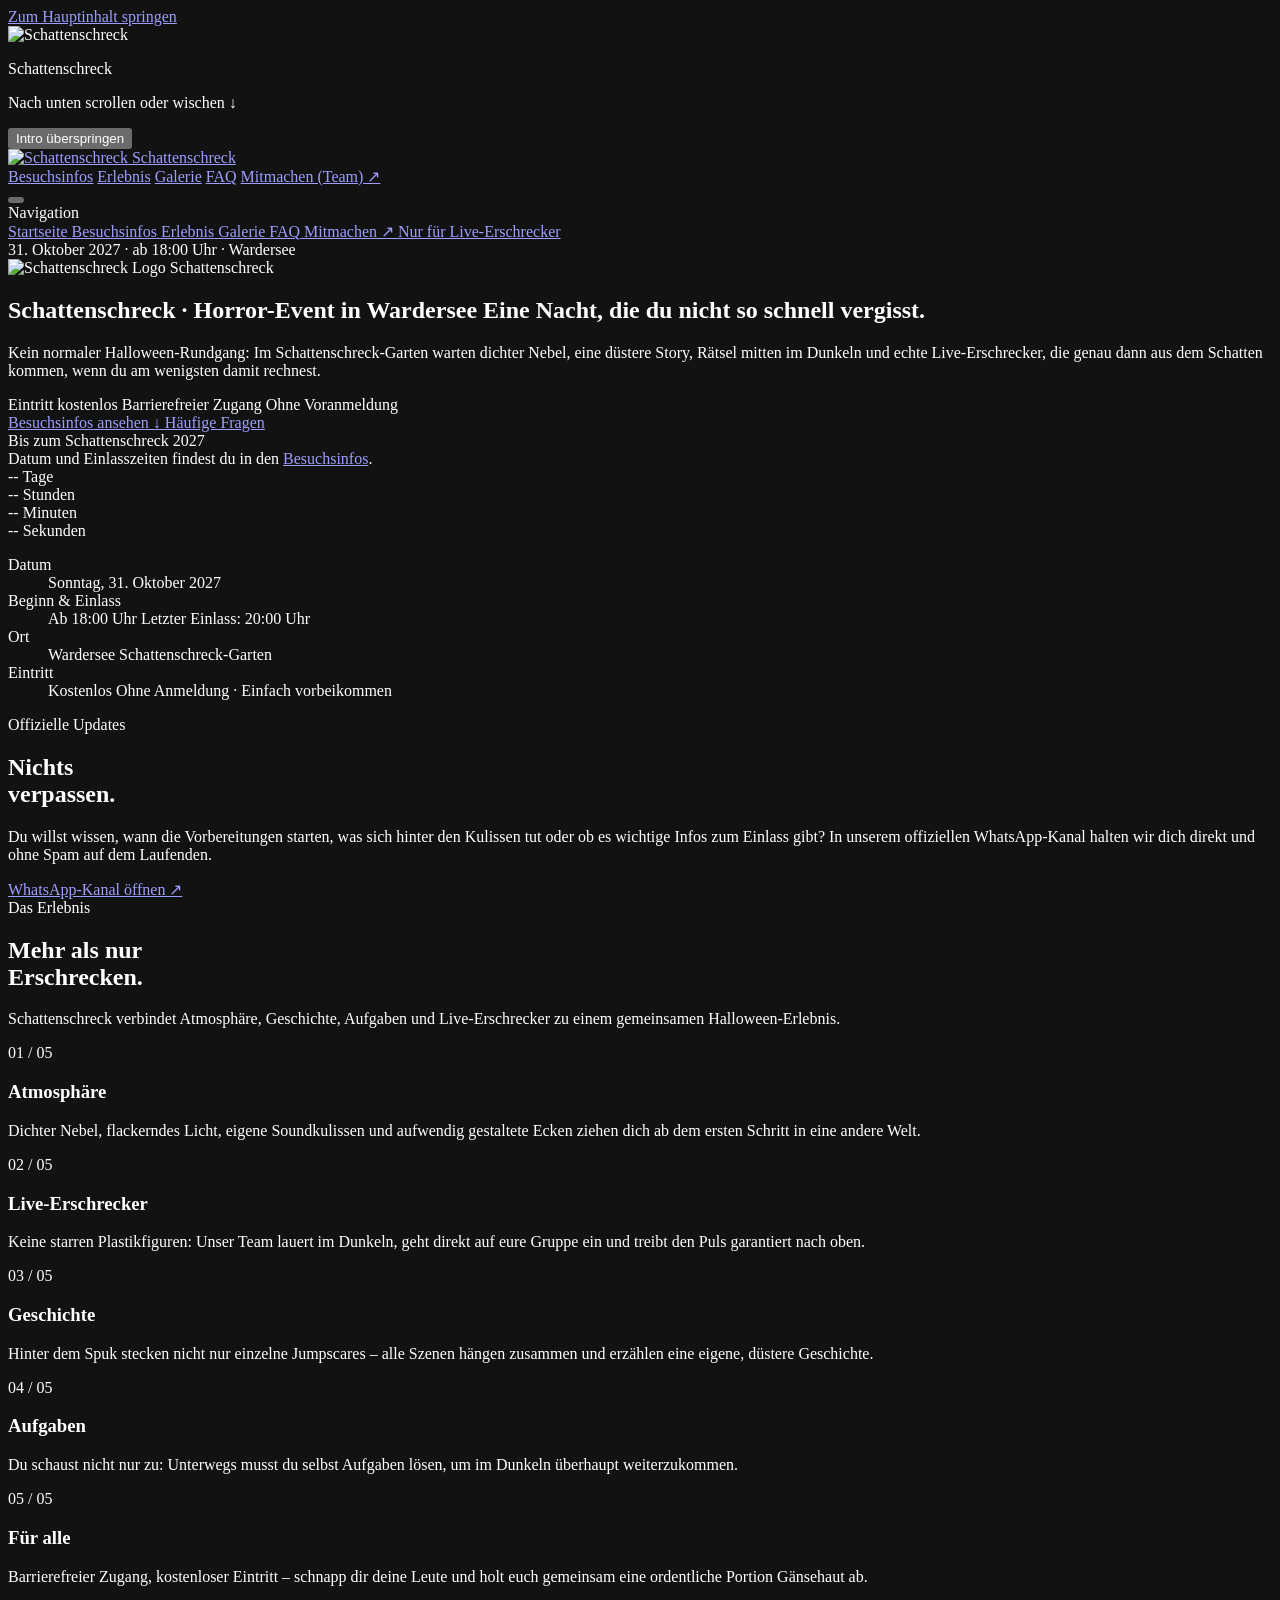
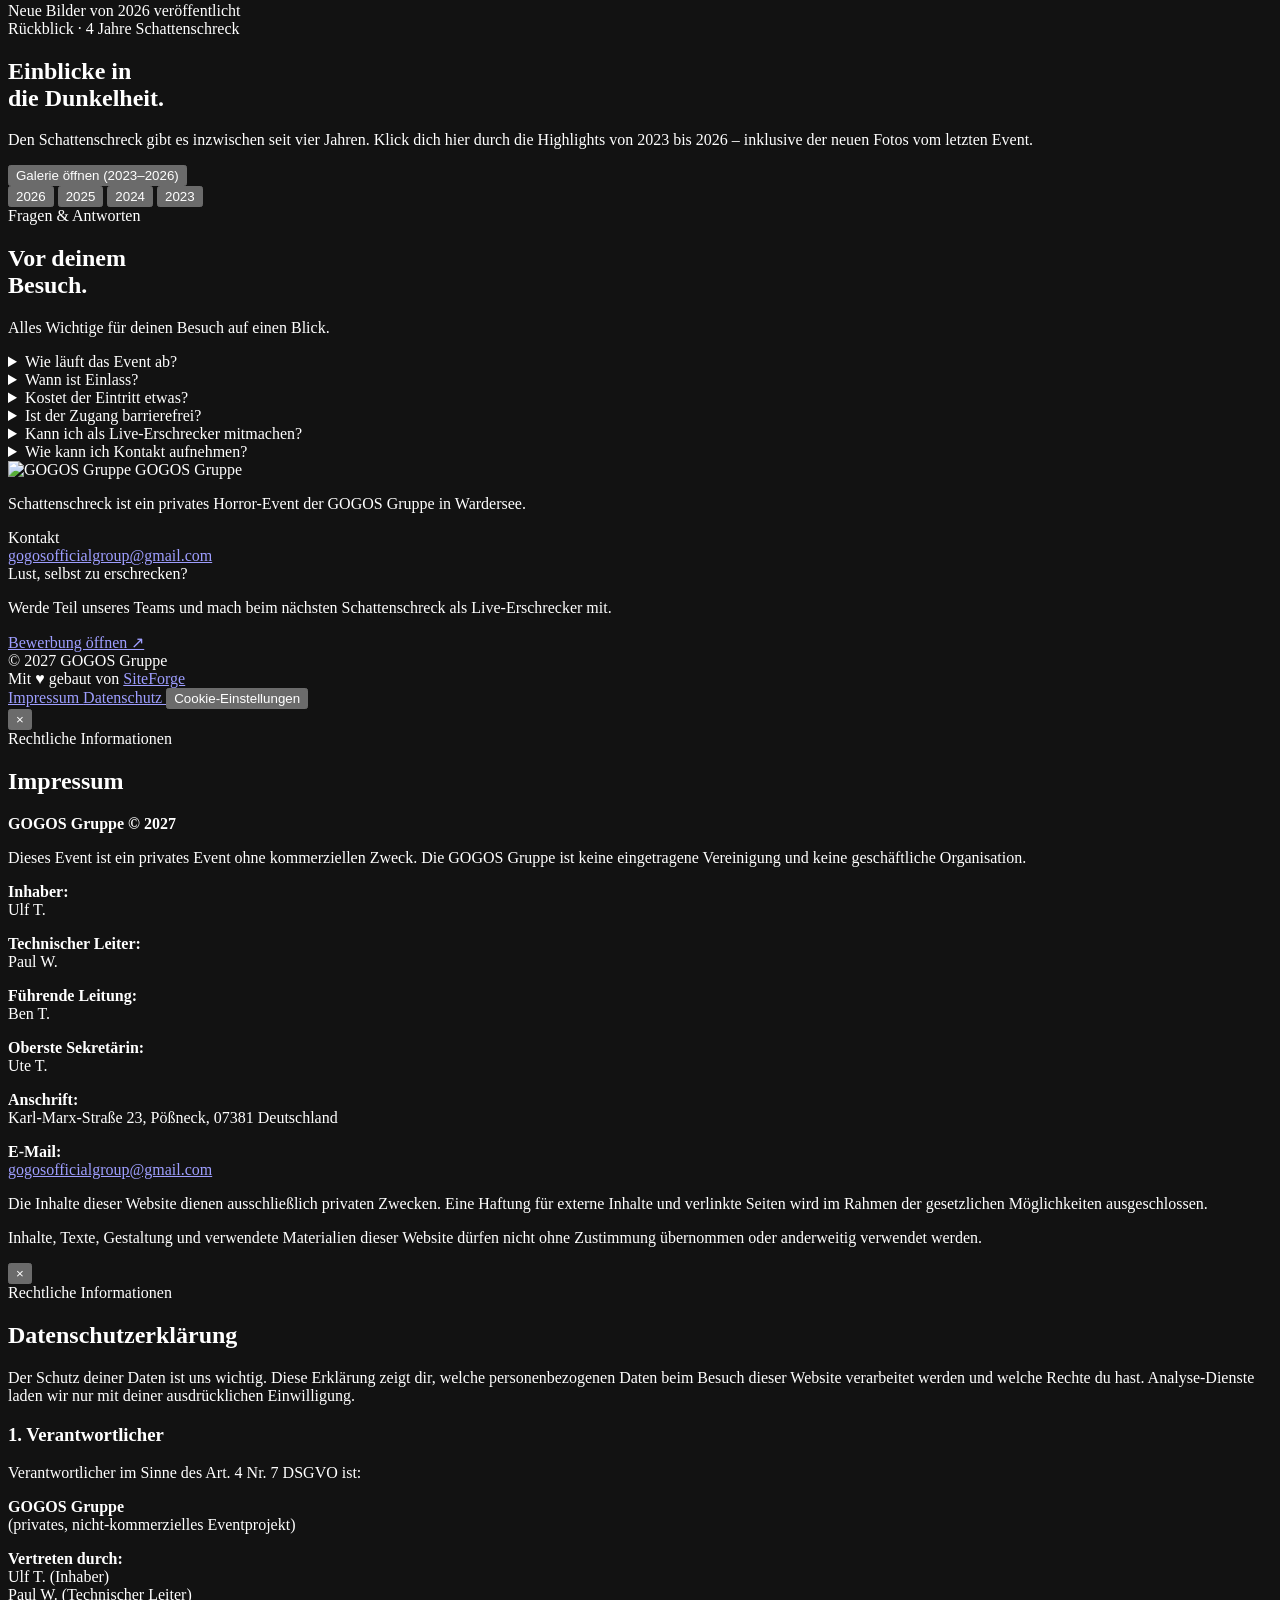
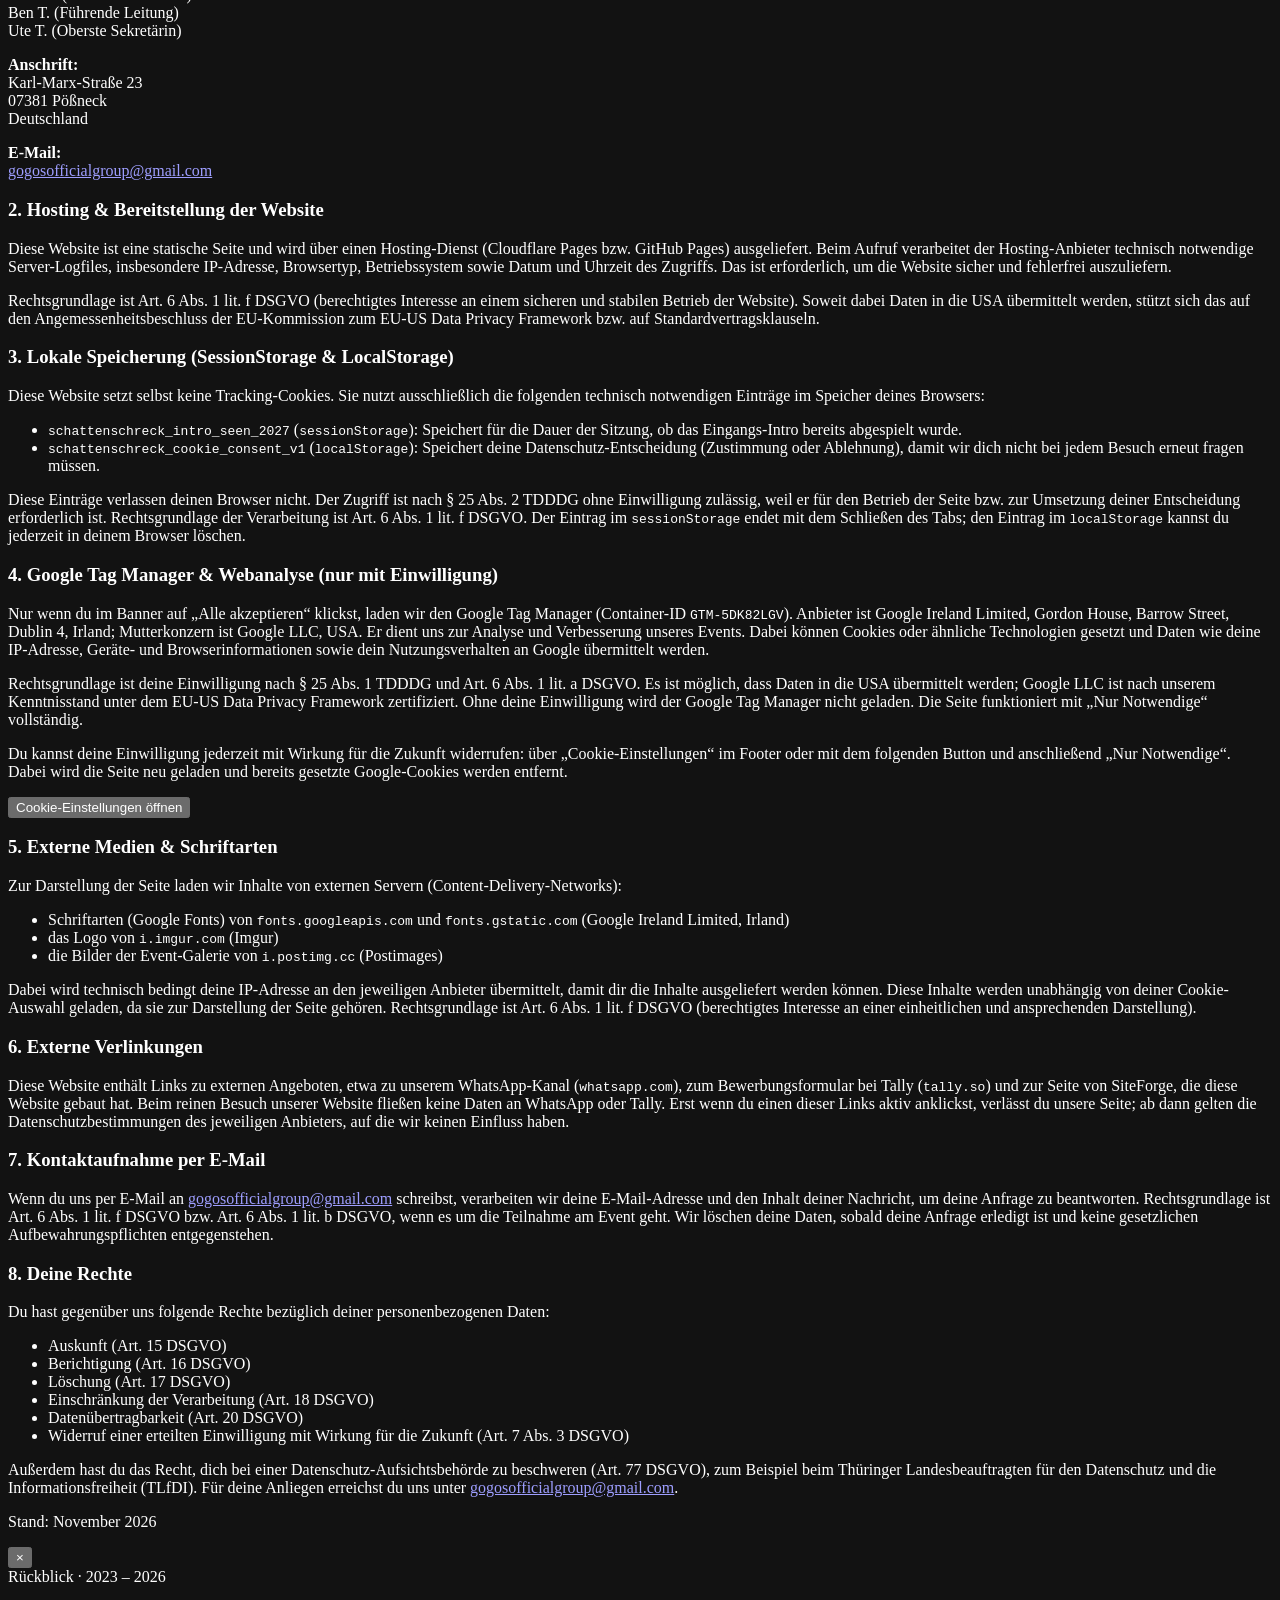
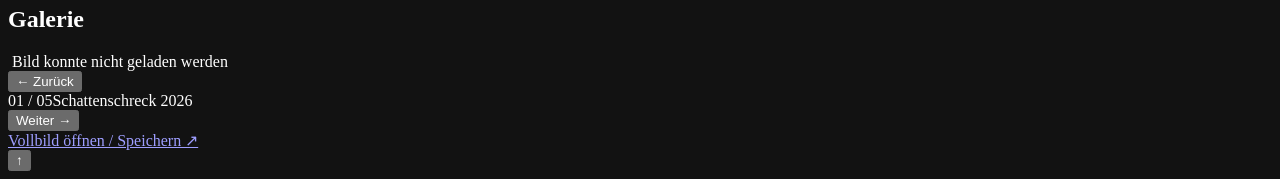
==== commit 8818bdd0: "Struktur aufräumen, Webseite verfeinern, Team-Dashboard ausbauen Struktur: - CSS/JS aus index.html i" ====
--- a/public/index.html
+++ b/public/index.html
@@ -21,2760 +21,10 @@
     <link rel="preconnect" href="https://fonts.gstatic.com" crossorigin>
     <link href="https://fonts.googleapis.com/css2?family=DM+Sans:wght@400;600;700&family=Oswald:wght@500;600&display=swap" rel="stylesheet">
 
+    <link rel="stylesheet" href="/css/main.css">
+
     <!-- Frühe, synchrone Zustandsvorbereitung vor dem ersten Paint (verhindert Aufblitzen & Layoutsprünge) -->
-    <script>
-        (function () {
-            try {
-                var docEl = document.documentElement;
-                docEl.classList.add("js-enabled");
-
-                var SESSION_KEY = "schattenschreck_intro_seen_2027";
-                var FORCE_DEV_INTRO = false;
-
-                var reduceMotion = false;
-                if (window.matchMedia) {
-                    reduceMotion = window.matchMedia("(prefers-reduced-motion: reduce)").matches;
-                }
-
-                var hasHash = Boolean(window.location.hash && window.location.hash !== "#");
-                var navEntries = (window.performance && window.performance.getEntriesByType)
-                    ? window.performance.getEntriesByType("navigation")
-                    : [];
-                var navType = (navEntries && navEntries[0]) ? navEntries[0].type : "";
-                var isReloadOrBackForward = (navType === "reload" || navType === "back_forward");
-
-                var hasSeenIntro = false;
-                if (!FORCE_DEV_INTRO) {
-                    try {
-                        hasSeenIntro = window.sessionStorage.getItem(SESSION_KEY) === "1";
-                    } catch (_) {
-                        hasSeenIntro = false;
-                    }
-                }
-
-                if (!reduceMotion && !hasHash && !hasSeenIntro && !isReloadOrBackForward) {
-                    docEl.classList.add("intro-pending");
-                }
-            } catch (_) {
-                document.documentElement.classList.remove("intro-pending");
-            }
-        })();
-    </script>
-
-    <style>
-        /* Metrisch abgestimmte Fallback-Schriften gegen Layoutverschiebungen beim Google-Fonts-Swap */
-        @font-face {
-            font-family: "DM Sans Fallback";
-            src: local("Arial"), local("Roboto"), local("Helvetica Neue"), local("sans-serif");
-            ascent-override: 99%;
-            descent-override: 31%;
-            line-gap-override: 0%;
-            size-adjust: 100.5%;
-        }
-
-        @font-face {
-            font-family: "Oswald Fallback";
-            src: local("Arial Narrow"), local("Roboto Condensed"), local("Arial"), local("sans-serif");
-            ascent-override: 118%;
-            descent-override: 29%;
-            line-gap-override: 0%;
-            size-adjust: 83%;
-        }
-
-        :root {
-            --bg: #090909;
-            --bg-2: #0d0d0d;
-            --panel: #111111;
-            --panel-light: #161616;
-
-            --white: #f5f5f2;
-            --text: #e2e2df;
-            --muted: #a8a8a2;
-            --muted-subtle: #94948e;
-            --decorative: #787872;
-
-            --red: #b20812;
-            --red-hover: #d8111e;
-            --red-border: rgba(216, 17, 30, 0.55);
-
-            --whatsapp: #25d366;
-            --whatsapp-text: #4be383;
-
-            --border: rgba(255, 255, 255, 0.13);
-            --border-light: rgba(255, 255, 255, 0.08);
-            --border-strong: rgba(255, 255, 255, 0.24);
-
-            --font-sans: "DM Sans", "DM Sans Fallback", -apple-system, BlinkMacSystemFont, "Segoe UI", Roboto, Arial, sans-serif;
-            --font-display: "Oswald", "Oswald Fallback", "Arial Narrow", sans-serif;
-
-            --max-width: 1240px;
-            --header-height: 74px;
-            --scroll-offset: calc(var(--header-height) + env(safe-area-inset-top, 0px) + 24px);
-            --modal-padding-compensation: 0px;
-        }
-
-        *,
-        *::before,
-        *::after {
-            box-sizing: border-box;
-        }
-
-        html {
-            margin: 0;
-            padding: 0;
-            background: var(--bg);
-            scroll-behavior: smooth;
-            scrollbar-gutter: stable;
-        }
-
-        body {
-            margin: 0;
-            padding: 0;
-            padding-right: var(--modal-padding-compensation);
-            min-width: 320px;
-            background:
-                radial-gradient(
-                    circle at 50% 0%,
-                    rgba(130, 0, 12, 0.09),
-                    transparent 36%
-                ),
-                var(--bg);
-            color: var(--text);
-            font-family: var(--font-sans);
-            font-size: 16px;
-            line-height: 1.6;
-            overflow-x: clip;
-            -webkit-font-smoothing: antialiased;
-            text-rendering: optimizeLegibility;
-            -webkit-tap-highlight-color: transparent;
-        }
-
-        body.overlay-locked,
-        html.intro-pending body,
-        body.intro-active {
-            overflow: hidden;
-        }
-
-        ::selection {
-            background: var(--red);
-            color: #ffffff;
-        }
-
-        img {
-            display: block;
-            max-width: 100%;
-            height: auto;
-        }
-
-        a {
-            color: inherit;
-            text-decoration: none;
-        }
-
-        button {
-            font: inherit;
-            color: inherit;
-        }
-
-        button,
-        a,
-        summary {
-            -webkit-tap-highlight-color: transparent;
-        }
-
-        :focus-visible {
-            outline: 2px solid var(--red-hover);
-            outline-offset: 4px;
-        }
-
-        main[tabindex="-1"]:focus-visible,
-        section[tabindex="-1"]:focus-visible {
-            outline: none;
-        }
-
-        [hidden] {
-            display: none !important;
-        }
-
-        .sr-only {
-            position: absolute;
-            width: 1px;
-            height: 1px;
-            padding: 0;
-            margin: -1px;
-            overflow: hidden;
-            clip: rect(0, 0, 0, 0);
-            white-space: nowrap;
-            border: 0;
-        }
-
-        /* =========================================================
-           SKIP LINK
-        ========================================================= */
-
-        .skip-link {
-            position: fixed;
-            top: calc(12px + env(safe-area-inset-top, 0px));
-            left: 16px;
-            z-index: 7000;
-            padding: 12px 18px;
-            background: var(--red);
-            color: #ffffff;
-            font-family: var(--font-display);
-            font-size: 13px;
-            font-weight: 600;
-            letter-spacing: 0.12em;
-            text-transform: uppercase;
-            border: 1px solid #ffffff;
-            transform: translateY(-200%);
-            transition: transform 0.2s ease;
-        }
-
-        .skip-link:focus {
-            transform: translateY(0);
-            outline: 2px solid #ffffff;
-            outline-offset: 3px;
-        }
-
-        /* =========================================================
-           LAYOUT & SCROLL TARGETS
-        ========================================================= */
-
-        .container {
-            width: min(calc(100% - 64px), var(--max-width));
-            margin: 0 auto;
-        }
-
-        main[id],
-        section[id],
-        footer[id],
-        div[id] {
-            scroll-margin-top: var(--scroll-offset);
-        }
-
-        /* =========================================================
-           IMAGE FALLBACKS & STABLE LOGO CONTAINERS
-        ========================================================= */
-
-        .img-fallback-text {
-            display: none;
-            font-family: var(--font-display);
-            font-weight: 600;
-            letter-spacing: 0.14em;
-            text-transform: uppercase;
-            color: var(--white);
-        }
-
-        .img-broken {
-            display: none !important;
-        }
-
-        .img-broken + .img-fallback-text {
-            display: inline-flex;
-            align-items: center;
-            justify-content: center;
-        }
-
-        /* =========================================================
-           HEADER
-        ========================================================= */
-
-        .header {
-            position: fixed;
-            top: 0;
-            left: 0;
-            right: 0;
-            z-index: 1000;
-            padding-top: env(safe-area-inset-top, 0px);
-            padding-right: var(--modal-padding-compensation);
-            background: rgba(9, 9, 9, 0.92);
-            backdrop-filter: blur(8px);
-            -webkit-backdrop-filter: blur(8px);
-            border-bottom: 1px solid transparent;
-        }
-
-        .header.transitions-ready {
-            transition:
-                background 0.25s ease,
-                border-color 0.25s ease,
-                box-shadow 0.25s ease,
-                opacity 0.35s ease;
-        }
-
-        .header.scrolled {
-            background: rgba(9, 9, 9, 0.98);
-            border-bottom-color: var(--border);
-            box-shadow: 0 10px 35px rgba(0, 0, 0, 0.35);
-        }
-
-        .header-inner {
-            height: var(--header-height);
-            display: flex;
-            align-items: center;
-            justify-content: space-between;
-            gap: 32px;
-        }
-
-        .logo-link {
-            display: inline-flex;
-            align-items: center;
-            width: 130px;
-            height: 44px;
-            flex-shrink: 0;
-        }
-
-        .header-logo {
-            width: 100%;
-            height: 100%;
-            object-fit: contain;
-            object-position: left center;
-        }
-
-        .logo-link .img-fallback-text {
-            font-size: 16px;
-            width: 100%;
-            height: 100%;
-            justify-content: flex-start;
-        }
-
-        .desktop-nav {
-            display: flex;
-            align-items: center;
-            gap: 28px;
-        }
-
-        .desktop-nav a {
-            position: relative;
-            display: inline-flex;
-            align-items: center;
-            min-height: 44px;
-            padding: 8px 4px;
-            color: var(--muted);
-            font-family: var(--font-display);
-            font-size: 13px;
-            font-weight: 600;
-            letter-spacing: 0.15em;
-            text-transform: uppercase;
-            transition: color 0.2s ease;
-        }
-
-        .desktop-nav a::after {
-            content: "";
-            position: absolute;
-            left: 4px;
-            right: 4px;
-            bottom: 6px;
-            height: 2px;
-            background: var(--red-hover);
-            transform: scaleX(0);
-            transform-origin: left center;
-            transition: transform 0.2s ease;
-        }
-
-        .desktop-nav a:hover,
-        .desktop-nav a:focus-visible {
-            color: var(--white);
-        }
-
-        .desktop-nav a:hover::after,
-        .desktop-nav a:focus-visible::after {
-            transform: scaleX(1);
-        }
-
-        .desktop-nav .nav-external {
-            padding: 8px 14px;
-            border: 1px solid var(--border);
-            color: var(--text);
-        }
-
-        .desktop-nav .nav-external::after {
-            display: none;
-        }
-
-        .desktop-nav .nav-external:hover,
-        .desktop-nav .nav-external:focus-visible {
-            border-color: var(--border-strong);
-            background: rgba(255, 255, 255, 0.04);
-        }
-
-        /* =========================================================
-           MOBILE MENU
-        ========================================================= */
-
-        .menu-button {
-            display: none;
-            align-items: center;
-            justify-content: center;
-            width: 44px;
-            height: 44px;
-            padding: 0;
-            border: 1px solid var(--border);
-            border-radius: 50%;
-            background: transparent;
-            color: var(--white);
-            cursor: pointer;
-            transition:
-                border-color 0.2s ease,
-                background-color 0.2s ease;
-        }
-
-        .menu-button:hover,
-        .menu-button:focus-visible {
-            border-color: var(--border-strong);
-            background: rgba(255, 255, 255, 0.05);
-        }
-
-        .menu-icon {
-            position: relative;
-            width: 18px;
-            height: 13px;
-        }
-
-        .menu-icon span {
-            position: absolute;
-            left: 0;
-            width: 100%;
-            height: 1.5px;
-            background: var(--white);
-            transition:
-                transform 0.2s ease,
-                top 0.2s ease,
-                opacity 0.2s ease;
-        }
-
-        .menu-icon span:nth-child(1) {
-            top: 0;
-        }
-
-        .menu-icon span:nth-child(2) {
-            top: 5.5px;
-        }
-
-        .menu-icon span:nth-child(3) {
-            top: 11px;
-        }
-
-        .menu-button[aria-expanded="true"] .menu-icon span:nth-child(1) {
-            top: 5.5px;
-            transform: rotate(45deg);
-        }
-
-        .menu-button[aria-expanded="true"] .menu-icon span:nth-child(2) {
-            opacity: 0;
-        }
-
-        .menu-button[aria-expanded="true"] .menu-icon span:nth-child(3) {
-            top: 5.5px;
-            transform: rotate(-45deg);
-        }
-
-        .mobile-menu {
-            position: fixed;
-            inset: 0;
-            z-index: 999;
-            visibility: hidden;
-            pointer-events: none;
-        }
-
-        .mobile-menu.open {
-            visibility: visible;
-            pointer-events: auto;
-        }
-
-        .mobile-menu-background {
-            position: absolute;
-            inset: 0;
-            background: rgba(0, 0, 0, 0.78);
-            opacity: 0;
-            transition: opacity 0.25s ease;
-        }
-
-        .mobile-menu.open .mobile-menu-background {
-            opacity: 1;
-        }
-
-        .mobile-menu-panel {
-            position: absolute;
-            top: calc(var(--header-height) + env(safe-area-inset-top, 0px));
-            left: 14px;
-            right: 14px;
-            max-height: calc(100vh - var(--header-height) - env(safe-area-inset-top, 0px) - 24px);
-            max-height: calc(100dvh - var(--header-height) - env(safe-area-inset-top, 0px) - 24px);
-            overflow-y: auto;
-            padding: 16px 20px;
-            background: var(--panel);
-            border: 1px solid var(--border);
-            box-shadow: 0 25px 70px rgba(0, 0, 0, 0.65);
-            transform: translateY(-10px);
-            opacity: 0;
-            transition:
-                transform 0.25s ease,
-                opacity 0.25s ease;
-        }
-
-        .mobile-menu.open .mobile-menu-panel {
-            transform: translateY(0);
-            opacity: 1;
-        }
-
-        .mobile-menu-label {
-            padding: 6px 0 12px;
-            color: var(--muted-subtle);
-            font-family: var(--font-display);
-            font-size: 12px;
-            font-weight: 600;
-            letter-spacing: 0.2em;
-            text-transform: uppercase;
-        }
-
-        .mobile-menu-panel a {
-            display: flex;
-            align-items: center;
-            justify-content: space-between;
-            min-height: 48px;
-            padding: 12px 0;
-            border-top: 1px solid var(--border-light);
-            color: var(--text);
-            font-family: var(--font-display);
-            font-size: 18px;
-            font-weight: 500;
-            letter-spacing: 0.08em;
-            text-transform: uppercase;
-            transition:
-                color 0.2s ease,
-                padding-left 0.2s ease;
-        }
-
-        .mobile-menu-panel a:hover,
-        .mobile-menu-panel a:focus-visible {
-            padding-left: 6px;
-            color: var(--white);
-        }
-
-        .mobile-menu-panel .mobile-nav-sub {
-            font-family: var(--font-sans);
-            font-size: 12px;
-            font-weight: 500;
-            letter-spacing: 0.02em;
-            text-transform: none;
-            color: var(--muted);
-        }
-
-        /* =========================================================
-           HERO (SOFORT STABIL OHNE VERSCHIEBUNG BEIM RELOAD)
-        ========================================================= */
-
-        .hero {
-            position: relative;
-            padding:
-                calc(var(--header-height) + env(safe-area-inset-top, 0px) + 56px)
-                0
-                64px;
-            display: flex;
-            align-items: center;
-            overflow: hidden;
-        }
-
-        .hero::before {
-            content: "";
-            position: absolute;
-            width: 760px;
-            height: 760px;
-            left: 50%;
-            top: 42%;
-            transform: translate(-50%, -50%);
-            border-radius: 50%;
-            background: radial-gradient(
-                circle,
-                rgba(130, 0, 12, 0.1),
-                transparent 68%
-            );
-            pointer-events: none;
-            animation: heroGlow 7s ease-in-out infinite;
-        }
-
-        .hero.is-offscreen::before,
-        .hero.is-offscreen .hero-logo {
-            animation-play-state: paused;
-        }
-
-        .hero-inner {
-            position: relative;
-            z-index: 2;
-        }
-
-        .hero-topline {
-            display: flex;
-            align-items: center;
-            flex-wrap: wrap;
-            gap: 14px;
-            margin-bottom: 36px;
-            color: var(--muted);
-            font-family: var(--font-display);
-            font-size: 13px;
-            font-weight: 600;
-            letter-spacing: 0.18em;
-            text-transform: uppercase;
-        }
-
-        .hero-topline::before {
-            content: "";
-            width: 38px;
-            height: 2px;
-            flex-shrink: 0;
-            background: var(--red-hover);
-        }
-
-        .hero-grid {
-            display: grid;
-            grid-template-columns: minmax(0, 1.15fr) minmax(320px, 0.85fr);
-            gap: 64px;
-            align-items: center;
-        }
-
-        .hero-logo-area,
-        .hero-info {
-            min-width: 0;
-        }
-
-        /* Fester reservierter Platz für das Hero-Logo verhindert Layoutsprung beim Bildladen */
-        .hero-logo-frame {
-            position: relative;
-            width: min(640px, 100%);
-            aspect-ratio: 16 / 7;
-            margin: 0 auto;
-            padding: 12px 16px;
-            display: flex;
-            align-items: center;
-            justify-content: center;
-        }
-
-        .hero-logo {
-            width: 100%;
-            height: 100%;
-            object-fit: contain;
-            margin: 0 auto;
-            filter: drop-shadow(0 18px 32px rgba(0, 0, 0, 0.45));
-            animation: heroLogoFloat 6s ease-in-out infinite;
-        }
-
-        .hero-logo-frame .img-fallback-text {
-            width: 100%;
-            height: 100%;
-            font-size: clamp(32px, 6vw, 56px);
-            text-align: center;
-            padding: 24px;
-            border: 1px solid var(--border);
-        }
-
-        .hero-kicker {
-            display: block;
-            margin-bottom: 10px;
-            color: var(--muted);
-            font-family: var(--font-display);
-            font-size: 13px;
-            font-weight: 600;
-            letter-spacing: 0.16em;
-            text-transform: uppercase;
-        }
-
-        .hero-title {
-            margin: 0 0 20px;
-            color: var(--white);
-            font-size: clamp(28px, 3.2vw, 46px);
-            font-weight: 700;
-            line-height: 1.16;
-            letter-spacing: -0.025em;
-        }
-
-        .hero-description {
-            margin: 0;
-            color: var(--muted);
-            font-size: 16px;
-            line-height: 1.75;
-        }
-
-        .hero-badges {
-            display: flex;
-            flex-wrap: wrap;
-            gap: 10px;
-            margin-top: 24px;
-        }
-
-        .hero-badge {
-            display: inline-flex;
-            align-items: center;
-            padding: 6px 12px;
-            background: rgba(255, 255, 255, 0.035);
-            border: 1px solid var(--border);
-            color: var(--text);
-            font-family: var(--font-display);
-            font-size: 12px;
-            font-weight: 500;
-            letter-spacing: 0.1em;
-            text-transform: uppercase;
-        }
-
-        .hero-badge-highlight {
-            border-color: var(--red-border);
-            background: rgba(178, 8, 18, 0.14);
-            color: var(--white);
-        }
-
-        .hero-actions {
-            display: flex;
-            flex-wrap: wrap;
-            align-items: center;
-            gap: 14px;
-            margin-top: 28px;
-        }
-
-        .primary-button {
-            position: relative;
-            display: inline-flex;
-            align-items: center;
-            justify-content: center;
-            min-height: 48px;
-            padding: 0 24px;
-            border: 1px solid var(--red);
-            background: var(--red);
-            color: #ffffff;
-            font-family: var(--font-display);
-            font-size: 13px;
-            font-weight: 600;
-            letter-spacing: 0.15em;
-            text-transform: uppercase;
-            cursor: pointer;
-            transition:
-                background 0.2s ease,
-                border-color 0.2s ease,
-                transform 0.2s ease;
-        }
-
-        .primary-button:hover,
-        .primary-button:focus-visible {
-            background: var(--red-hover);
-            border-color: var(--red-hover);
-        }
-
-        .secondary-button {
-            display: inline-flex;
-            align-items: center;
-            justify-content: center;
-            min-height: 48px;
-            padding: 0 20px;
-            border: 1px solid var(--border);
-            background: rgba(255, 255, 255, 0.02);
-            color: var(--text);
-            font-family: var(--font-display);
-            font-size: 13px;
-            font-weight: 600;
-            letter-spacing: 0.14em;
-            text-transform: uppercase;
-            transition:
-                border-color 0.2s ease,
-                background 0.2s ease,
-                color 0.2s ease;
-        }
-
-        .secondary-button:hover,
-        .secondary-button:focus-visible {
-            border-color: var(--border-strong);
-            background: rgba(255, 255, 255, 0.06);
-            color: var(--white);
-        }
-
-        /* =========================================================
-           COUNTDOWN (STABILES LAYOUT OHNE HÖHENSPRUNG)
-        ========================================================= */
-
-        .countdown-section {
-            margin-top: 56px;
-            padding-top: 28px;
-            border-top: 1px solid var(--border);
-        }
-
-        .countdown-header {
-            display: flex;
-            align-items: center;
-            justify-content: space-between;
-            flex-wrap: wrap;
-            gap: 12px 20px;
-            margin-bottom: 18px;
-        }
-
-        .countdown-title {
-            color: var(--muted);
-            font-family: var(--font-display);
-            font-size: 12px;
-            font-weight: 600;
-            letter-spacing: 0.2em;
-            text-transform: uppercase;
-        }
-
-        .countdown-status {
-            color: var(--white);
-            font-family: var(--font-display);
-            font-size: 12px;
-            font-weight: 600;
-            letter-spacing: 0.14em;
-            text-transform: uppercase;
-        }
-
-        .countdown-fallback {
-            padding: 18px 20px;
-            border: 1px solid var(--border);
-            background: rgba(255, 255, 255, 0.02);
-            color: var(--muted);
-            font-size: 15px;
-        }
-
-        .countdown-fallback a {
-            color: var(--white);
-            font-weight: 600;
-            text-decoration: underline;
-            text-decoration-color: var(--red-hover);
-            text-underline-offset: 4px;
-        }
-
-        .countdown {
-            display: none;
-            grid-template-columns: repeat(4, minmax(0, 1fr));
-            max-width: 720px;
-            border-top: 1px solid var(--border);
-            border-bottom: 1px solid var(--border);
-        }
-
-        /* Wenn JS im Head aktiv ist, wird das Countdown-Raster sofort vom ersten Paint an reserviert */
-        html.js-enabled:not(.countdown-failed) .countdown-fallback {
-            display: none;
-        }
-
-        html.js-enabled:not(.countdown-failed) .countdown {
-            display: grid;
-        }
-
-        .countdown-item {
-            padding: 20px 12px;
-            border-right: 1px solid var(--border);
-            text-align: center;
-        }
-
-        .countdown-item:last-child {
-            border-right: 0;
-        }
-
-        .countdown-number {
-            display: block;
-            color: var(--white);
-            font-family: var(--font-display);
-            font-size: clamp(28px, 4vw, 44px);
-            font-weight: 600;
-            line-height: 1;
-            font-variant-numeric: tabular-nums;
-        }
-
-        .countdown-label {
-            display: block;
-            margin-top: 8px;
-            color: var(--muted);
-            font-family: var(--font-display);
-            font-size: 12px;
-            font-weight: 600;
-            letter-spacing: 0.14em;
-            text-transform: uppercase;
-        }
-
-        /* =========================================================
-           QUICK INFO (ECKDATEN / BESUCHSINFOS)
-        ========================================================= */
-
-        .quick-info {
-            padding: 0 0 96px;
-        }
-
-        .quick-grid {
-            display: grid;
-            grid-template-columns: repeat(4, minmax(0, 1fr));
-            margin: 0;
-            border-top: 1px solid var(--border);
-            border-bottom: 1px solid var(--border);
-        }
-
-        .quick-item {
-            min-width: 0;
-            padding: 26px 24px;
-            border-right: 1px solid var(--border);
-        }
-
-        .quick-item:first-child {
-            padding-left: 0;
-        }
-
-        .quick-item:last-child {
-            border-right: 0;
-        }
-
-        .quick-label {
-            margin: 0 0 8px;
-            color: var(--muted-subtle);
-            font-family: var(--font-display);
-            font-size: 12px;
-            font-weight: 600;
-            letter-spacing: 0.18em;
-            text-transform: uppercase;
-        }
-
-        .quick-value {
-            margin: 0;
-            color: var(--white);
-            font-size: 15px;
-            font-weight: 600;
-            overflow-wrap: break-word;
-        }
-
-        .quick-sub {
-            display: block;
-            margin-top: 4px;
-            color: var(--muted);
-            font-size: 13px;
-            font-weight: 400;
-        }
-
-        /* =========================================================
-           WHATSAPP
-        ========================================================= */
-
-        .whatsapp-section {
-            padding: 0 0 100px;
-        }
-
-        .whatsapp-card {
-            position: relative;
-            display: grid;
-            grid-template-columns: minmax(0, 1fr) auto;
-            align-items: center;
-            gap: 40px;
-            padding: clamp(28px, 5vw, 48px);
-            border: 1px solid var(--border);
-            background: linear-gradient(120deg, #111111, #0c0c0c);
-            overflow: hidden;
-            isolation: isolate;
-            transition:
-                border-color 0.3s ease,
-                box-shadow 0.3s ease;
-        }
-
-        .whatsapp-card::before {
-            content: "";
-            position: absolute;
-            left: -90px;
-            top: 50%;
-            width: 260px;
-            height: 260px;
-            transform: translateY(-50%);
-            border-radius: 50%;
-            background: radial-gradient(
-                circle,
-                rgba(37, 211, 102, 0.08),
-                transparent 68%
-            );
-            pointer-events: none;
-            z-index: -1;
-        }
-
-        .whatsapp-card::after {
-            content: "";
-            position: absolute;
-            right: -120px;
-            bottom: -170px;
-            width: 360px;
-            height: 360px;
-            border-radius: 50%;
-            background: radial-gradient(
-                circle,
-                rgba(150, 0, 12, 0.1),
-                transparent 68%
-            );
-            pointer-events: none;
-            z-index: -1;
-        }
-
-        .whatsapp-label {
-            display: flex;
-            align-items: center;
-            gap: 12px;
-            margin-bottom: 14px;
-            color: var(--muted);
-            font-family: var(--font-display);
-            font-size: 12px;
-            font-weight: 600;
-            letter-spacing: 0.2em;
-            text-transform: uppercase;
-        }
-
-        .whatsapp-label::before {
-            content: "";
-            width: 28px;
-            height: 2px;
-            background: var(--whatsapp);
-        }
-
-        .whatsapp-title {
-            margin: 0;
-            color: var(--white);
-            font-family: var(--font-display);
-            font-size: clamp(32px, 5vw, 52px);
-            font-weight: 600;
-            line-height: 1.02;
-            letter-spacing: -0.01em;
-            text-transform: uppercase;
-        }
-
-        .whatsapp-text {
-            max-width: 640px;
-            margin: 16px 0 0;
-            color: var(--muted);
-            font-size: 15px;
-            line-height: 1.75;
-        }
-
-        .whatsapp-button {
-            position: relative;
-            display: inline-flex;
-            align-items: center;
-            justify-content: center;
-            min-height: 50px;
-            padding: 0 24px;
-            border: 1px solid rgba(37, 211, 102, 0.55);
-            background: rgba(37, 211, 102, 0.08);
-            color: var(--white);
-            font-family: var(--font-display);
-            font-size: 13px;
-            font-weight: 600;
-            letter-spacing: 0.15em;
-            text-transform: uppercase;
-            white-space: nowrap;
-            overflow: hidden;
-            transition:
-                background 0.2s ease,
-                border-color 0.2s ease,
-                transform 0.2s ease,
-                box-shadow 0.2s ease;
-        }
-
-        .whatsapp-button:hover,
-        .whatsapp-button:focus-visible {
-            background: rgba(37, 211, 102, 0.15);
-            border-color: var(--whatsapp-text);
-            box-shadow: 0 10px 30px rgba(37, 211, 102, 0.1);
-        }
-
-        /* =========================================================
-           GENERAL SECTIONS
-        ========================================================= */
-
-        .section {
-            padding: 96px 0;
-        }
-
-        .section-label {
-            display: flex;
-            align-items: center;
-            gap: 12px;
-            margin-bottom: 18px;
-            color: var(--muted);
-            font-family: var(--font-display);
-            font-size: 12px;
-            font-weight: 600;
-            letter-spacing: 0.2em;
-            text-transform: uppercase;
-        }
-
-        .section-label::before {
-            content: "";
-            width: 30px;
-            height: 2px;
-            background: var(--red-hover);
-            flex-shrink: 0;
-        }
-
-        .section-title {
-            max-width: 760px;
-            margin: 0;
-            color: var(--white);
-            font-family: var(--font-display);
-            font-size: clamp(38px, 5.8vw, 72px);
-            font-weight: 600;
-            line-height: 1;
-            letter-spacing: -0.02em;
-            text-transform: uppercase;
-        }
-
-        .section-text {
-            max-width: 680px;
-            margin: 20px 0 0;
-            color: var(--muted);
-            font-size: 16px;
-            line-height: 1.75;
-        }
-
-        /* =========================================================
-           EXPERIENCE GRID
-        ========================================================= */
-
-        .experience-grid {
-            display: grid;
-            grid-template-columns: repeat(5, minmax(0, 1fr));
-            gap: 1px;
-            margin-top: 56px;
-            background: var(--border);
-            border: 1px solid var(--border);
-        }
-
-        .experience-card {
-            min-width: 0;
-            padding: 30px 24px 34px;
-            background: var(--bg);
-            transition:
-                background 0.25s ease,
-                transform 0.25s ease;
-        }
-
-        .experience-number {
-            display: block;
-            margin-bottom: 42px;
-            color: var(--decorative);
-            font-family: var(--font-display);
-            font-size: 12px;
-            font-weight: 600;
-            letter-spacing: 0.16em;
-        }
-
-        .experience-card h3 {
-            margin: 0 0 12px;
-            color: var(--white);
-            font-family: var(--font-display);
-            font-size: 21px;
-            font-weight: 600;
-            line-height: 1.15;
-            text-transform: uppercase;
-        }
-
-        .experience-card p {
-            margin: 0;
-            color: var(--muted);
-            font-size: 14px;
-            line-height: 1.7;
-        }
-
-        /* =========================================================
-           FAQ (NATIVE DETAILS + PROGRESSIVE ENHANCEMENT)
-        ========================================================= */
-
-        .faq-list {
-            max-width: 900px;
-            margin-top: 52px;
-            border-top: 1px solid var(--border);
-        }
-
-        .faq-item {
-            border-bottom: 1px solid var(--border);
-        }
-
-        .faq-question {
-            width: 100%;
-            padding: 24px 0;
-            display: grid;
-            grid-template-columns: minmax(0, 1fr) 32px;
-            align-items: center;
-            gap: 20px;
-            color: var(--white);
-            text-align: left;
-            cursor: pointer;
-            list-style: none;
-            transition: color 0.2s ease;
-        }
-
-        .faq-question::-webkit-details-marker {
-            display: none;
-        }
-
-        .faq-question::marker {
-            content: "";
-        }
-
-        .faq-question:hover {
-            color: #ffffff;
-        }
-
-        .faq-question-text {
-            min-width: 0;
-            font-family: var(--font-display);
-            font-size: 20px;
-            font-weight: 500;
-            line-height: 1.3;
-            text-transform: uppercase;
-        }
-
-        .faq-plus {
-            position: relative;
-            width: 28px;
-            height: 28px;
-            justify-self: end;
-            border: 1px solid var(--border-strong);
-            border-radius: 50%;
-            transition: border-color 0.2s ease;
-        }
-
-        .faq-plus::before,
-        .faq-plus::after {
-            content: "";
-            position: absolute;
-            top: 50%;
-            left: 50%;
-            width: 10px;
-            height: 1.5px;
-            background: var(--text);
-            transform: translate(-50%, -50%);
-        }
-
-        .faq-plus::after {
-            transform: translate(-50%, -50%) rotate(90deg);
-            transition: transform 0.2s ease;
-        }
-
-        .faq-item[open] .faq-plus {
-            border-color: var(--red-hover);
-        }
-
-        .faq-item[open] .faq-plus::after {
-            transform: translate(-50%, -50%) rotate(0deg);
-        }
-
-        .faq-answer {
-            overflow: hidden;
-        }
-
-        .faq-answer-inner p {
-            max-width: 720px;
-            margin: 0;
-            padding: 0 40px 24px 0;
-            color: var(--muted);
-            font-size: 15px;
-            line-height: 1.75;
-        }
-
-        .faq-answer-inner a {
-            color: var(--white);
-            text-decoration: underline;
-            text-decoration-color: var(--red-hover);
-            text-underline-offset: 4px;
-            transition: color 0.2s ease;
-        }
-
-        .faq-answer-inner a:hover,
-        .faq-answer-inner a:focus-visible {
-            color: #ffffff;
-        }
-
-        /* =========================================================
-           FOOTER
-        ========================================================= */
-
-        footer {
-            border-top: 1px solid var(--border);
-            background: #070707;
-            padding: 64px 0 calc(36px + env(safe-area-inset-bottom, 0px));
-        }
-
-        .footer-main {
-            display: grid;
-            grid-template-columns: minmax(0, 1fr) auto;
-            gap: 48px;
-            align-items: start;
-        }
-
-        .footer-brand {
-            min-width: 0;
-        }
-
-        .footer-logo-frame {
-            width: 145px;
-            height: 52px;
-            margin-bottom: 18px;
-            display: flex;
-            align-items: center;
-        }
-
-        .footer-logo {
-            width: 100%;
-            height: 100%;
-            object-fit: contain;
-            object-position: left center;
-            opacity: 0.9;
-        }
-
-        .footer-logo-frame .img-fallback-text {
-            font-size: 18px;
-            justify-content: flex-start;
-        }
-
-        .footer-description {
-            max-width: 480px;
-            margin: 0;
-            color: var(--muted);
-            font-size: 14px;
-            line-height: 1.75;
-        }
-
-        .footer-contact {
-            text-align: right;
-        }
-
-        .footer-contact-label {
-            margin-bottom: 6px;
-            color: var(--muted-subtle);
-            font-family: var(--font-display);
-            font-size: 12px;
-            font-weight: 600;
-            letter-spacing: 0.18em;
-            text-transform: uppercase;
-        }
-
-        .footer-email {
-            display: inline-flex;
-            align-items: center;
-            min-height: 44px;
-            color: var(--text);
-            font-size: 14px;
-            text-decoration: underline;
-            text-decoration-color: rgba(255, 255, 255, 0.25);
-            text-underline-offset: 4px;
-            overflow-wrap: anywhere;
-            transition: color 0.2s ease, text-decoration-color 0.2s ease;
-        }
-
-        .footer-email:hover,
-        .footer-email:focus-visible {
-            color: var(--white);
-            text-decoration-color: var(--red-hover);
-        }
-
-        .application-info {
-            display: flex;
-            align-items: center;
-            justify-content: space-between;
-            gap: 24px;
-            margin-top: 40px;
-            padding-top: 24px;
-            border-top: 1px solid var(--border-light);
-        }
-
-        .application-copy {
-            min-width: 0;
-        }
-
-        .application-label {
-            margin-bottom: 4px;
-            color: var(--muted);
-            font-family: var(--font-display);
-            font-size: 12px;
-            font-weight: 600;
-            letter-spacing: 0.16em;
-            text-transform: uppercase;
-        }
-
-        .application-text {
-            margin: 0;
-            color: var(--muted-subtle);
-            font-size: 14px;
-        }
-
-        .application-link {
-            display: inline-flex;
-            align-items: center;
-            justify-content: center;
-            min-height: 44px;
-            padding: 8px 16px;
-            border: 1px solid var(--border);
-            flex-shrink: 0;
-            color: var(--text);
-            font-family: var(--font-display);
-            font-size: 12px;
-            font-weight: 600;
-            letter-spacing: 0.14em;
-            text-transform: uppercase;
-            transition:
-                color 0.2s ease,
-                border-color 0.2s ease,
-                background 0.2s ease;
-        }
-
-        .application-link:hover,
-        .application-link:focus-visible {
-            color: var(--white);
-            border-color: var(--border-strong);
-            background: rgba(255, 255, 255, 0.04);
-        }
-
-        .footer-bottom {
-            display: flex;
-            align-items: center;
-            justify-content: space-between;
-            flex-wrap: wrap;
-            gap: 16px;
-            margin-top: 40px;
-            padding-top: 20px;
-            border-top: 1px solid var(--border-light);
-            color: var(--muted-subtle);
-            font-size: 13px;
-        }
-
-        .footer-credit {
-            color: var(--muted-subtle);
-            font-size: 13px;
-        }
-
-        .footer-credit-heart {
-            display: inline-block;
-            color: var(--red-hover);
-            margin: 0 2px;
-        }
-
-        .footer-credit-link {
-            color: var(--text);
-            font-weight: 600;
-            text-decoration: underline;
-            text-decoration-color: rgba(255, 255, 255, 0.25);
-            text-underline-offset: 4px;
-            transition: color 0.2s ease, text-decoration-color 0.2s ease;
-        }
-
-        .footer-credit-link:hover,
-        .footer-credit-link:focus-visible {
-            color: var(--white);
-            text-decoration-color: var(--red-hover);
-        }
-
-        .footer-links {
-            display: flex;
-            align-items: center;
-            gap: 16px;
-        }
-
-        .footer-legal-link {
-            display: inline-flex;
-            align-items: center;
-            min-height: 44px;
-            padding: 6px 10px;
-            margin: -6px -10px;
-            color: var(--muted);
-            font-size: 13px;
-            text-decoration: underline;
-            text-decoration-color: rgba(255, 255, 255, 0.25);
-            text-underline-offset: 4px;
-            cursor: pointer;
-            transition: color 0.2s ease;
-        }
-
-        .footer-legal-link:hover,
-        .footer-legal-link:focus-visible {
-            color: var(--white);
-        }
-
-        /* =========================================================
-           IMPRESSUM (OHNE JS REGULÄRER ABSCHNITT, MIT JS DIALOG AB START)
-        ========================================================= */
-
-        /* Ohne JS oder bei Dialog-Fehler: regulärer Abschnitt im Dokumentfluss */
-        .modal {
-            padding: 0 0 60px;
-            background: #070707;
-        }
-
-        .modal-content {
-            position: relative;
-            width: min(calc(100% - 64px), var(--max-width));
-            margin: 0 auto;
-            padding: clamp(28px, 5vw, 48px);
-            border: 1px solid var(--border);
-            background: var(--panel);
-        }
-
-        .modal-close {
-            display: none;
-        }
-
-        /* Sobald js-enabled im Head aktiv ist, liegt das Impressum sofort außerhalb des Flusses (kein Höhen-Ruck beim Reload) */
-        html.js-enabled:not(.modal-failed) .modal {
-            position: fixed;
-            inset: 0;
-            z-index: 5000;
-            display: grid;
-            place-items: center;
-            padding:
-                24px
-                24px
-                calc(24px + env(safe-area-inset-bottom, 0px));
-            background: rgba(0, 0, 0, 0.82);
-            visibility: hidden;
-            opacity: 0;
-            pointer-events: none;
-        }
-
-        html.js-enabled:not(.modal-failed) .modal.transitions-ready {
-            transition:
-                opacity 0.2s ease,
-                visibility 0.2s ease;
-        }
-
-        html.js-enabled:not(.modal-failed) .modal.open {
-            visibility: visible;
-            opacity: 1;
-            pointer-events: auto;
-        }
-
-        html.js-enabled:not(.modal-failed) .modal .modal-content {
-            width: min(760px, 100%);
-            margin: 0;
-            max-height: 88vh;
-            max-height: 88dvh;
-            overflow-y: auto;
-            box-shadow: 0 30px 100px rgba(0, 0, 0, 0.75);
-            transform: translateY(10px);
-        }
-
-        html.js-enabled:not(.modal-failed) .modal.transitions-ready .modal-content {
-            transition: transform 0.25s ease;
-        }
-
-        html.js-enabled:not(.modal-failed) .modal.open .modal-content {
-            transform: translateY(0);
-        }
-
-        html.js-enabled:not(.modal-failed) .modal .modal-close {
-            position: absolute;
-            top: 18px;
-            right: 18px;
-            display: inline-flex;
-            align-items: center;
-            justify-content: center;
-            width: 44px;
-            height: 44px;
-            border: 1px solid var(--border);
-            border-radius: 50%;
-            background: rgba(255, 255, 255, 0.03);
-            color: var(--text);
-            font-size: 24px;
-            line-height: 1;
-            cursor: pointer;
-            transition:
-                color 0.2s ease,
-                border-color 0.2s ease,
-                background 0.2s ease;
-        }
-
-        html.js-enabled:not(.modal-failed) .modal .modal-close:hover,
-        html.js-enabled:not(.modal-failed) .modal .modal-close:focus-visible {
-            color: var(--white);
-            border-color: var(--border-strong);
-            background: rgba(255, 255, 255, 0.08);
-        }
-
-        .modal-label {
-            padding-right: 56px;
-            margin-bottom: 10px;
-            color: var(--muted);
-            font-family: var(--font-display);
-            font-size: 12px;
-            font-weight: 600;
-            letter-spacing: 0.2em;
-            text-transform: uppercase;
-        }
-
-        .modal-title {
-            padding-right: 56px;
-            margin: 0 0 26px;
-            color: var(--white);
-            font-family: var(--font-display);
-            font-size: clamp(32px, 5vw, 50px);
-            font-weight: 600;
-            line-height: 1.05;
-            text-transform: uppercase;
-        }
-
-        .modal-body {
-            color: var(--muted);
-            font-size: 14px;
-            line-height: 1.75;
-        }
-
-        .modal-body p {
-            margin: 0 0 18px;
-        }
-
-        .modal-body p:last-child {
-            margin-bottom: 0;
-        }
-
-        .modal-body strong {
-            color: var(--white);
-        }
-
-        .modal-body a {
-            color: var(--white);
-            text-decoration: underline;
-            text-underline-offset: 4px;
-        }
-
-        /* =========================================================
-           BACK TO TOP
-        ========================================================= */
-
-
-        /* =========================================================
-           COOKIE-BANNER (FLOATING BAR) & DATENSCHUTZ-ERGÄNZUNGEN
-        ========================================================= */
-
-        .cookie-banner {
-            position: fixed;
-            left: 50%;
-            bottom: calc(16px + env(safe-area-inset-bottom, 0px));
-            z-index: 4500;
-            width: min(calc(100% - 32px), 760px);
-            padding: 20px 22px;
-            border: 1px solid var(--border-strong);
-            background: rgba(17, 17, 17, 0.96);
-            -webkit-backdrop-filter: blur(10px);
-            backdrop-filter: blur(10px);
-            box-shadow: 0 20px 60px rgba(0, 0, 0, 0.6);
-            opacity: 0;
-            transform: translate(-50%, 16px);
-            transition:
-                opacity 0.3s ease,
-                transform 0.3s ease;
-        }
-
-        .cookie-banner[hidden] {
-            display: none;
-        }
-
-        .cookie-banner.is-visible {
-            opacity: 1;
-            transform: translate(-50%, 0);
-        }
-
-        .cookie-banner-title {
-            margin: 0 0 8px;
-            color: var(--white);
-            font-family: var(--font-display);
-            font-size: 15px;
-            font-weight: 600;
-            letter-spacing: 0.12em;
-            line-height: 1.3;
-            text-transform: uppercase;
-        }
-
-        .cookie-banner-text {
-            margin: 0;
-            color: var(--muted);
-            font-family: var(--font-sans);
-            font-size: 13px;
-            line-height: 1.6;
-        }
-
-        .cookie-banner-text a {
-            color: var(--white);
-            text-decoration: underline;
-            text-decoration-color: rgba(255, 255, 255, 0.35);
-            text-underline-offset: 3px;
-            cursor: pointer;
-        }
-
-        .cookie-banner-text a:hover,
-        .cookie-banner-text a:focus-visible {
-            text-decoration-color: var(--red-hover);
-        }
-
-        .cookie-banner-actions {
-            display: flex;
-            gap: 10px;
-            margin-top: 16px;
-        }
-
-        .cookie-banner-actions .primary-button,
-        .cookie-banner-actions .secondary-button {
-            flex: 1 1 0;
-            min-height: 44px;
-            padding: 0 14px;
-            font-size: 12px;
-            letter-spacing: 0.12em;
-            cursor: pointer;
-        }
-
-        .cookie-banner-actions .secondary-button {
-            border-color: var(--border-strong);
-        }
-
-        @media (max-width: 520px) {
-            .cookie-banner {
-                width: calc(100% - 24px);
-                padding: 16px;
-            }
-        }
-
-        @media (prefers-reduced-motion: reduce) {
-            .cookie-banner {
-                transition: none;
-            }
-        }
-
-        /* Footer: Button im Stil der Links, Links dürfen umbrechen */
-        .footer-links {
-            flex-wrap: wrap;
-        }
-
-        button.footer-legal-link {
-            -webkit-appearance: none;
-            appearance: none;
-            border: 0;
-            background: none;
-            font-family: inherit;
-            text-align: left;
-        }
-
-        /* Datenschutz-Modal: Überschriften, Listen, Code */
-        #datenschutzModal .modal-body h3 {
-            margin: 30px 0 10px;
-            color: var(--white);
-            font-family: var(--font-display);
-            font-size: 15px;
-            font-weight: 600;
-            letter-spacing: 0.12em;
-            line-height: 1.3;
-            text-transform: uppercase;
-        }
-
-        #datenschutzModal .modal-body p + h3,
-        #datenschutzModal .modal-body ul + h3 {
-            margin-top: 30px;
-        }
-
-        #datenschutzModal .modal-body ul {
-            margin: 0 0 18px;
-            padding-left: 20px;
-        }
-
-        #datenschutzModal .modal-body li {
-            margin-bottom: 8px;
-        }
-
-        #datenschutzModal .modal-body code {
-            padding: 1px 6px;
-            background: rgba(255, 255, 255, 0.06);
-            color: var(--white);
-            font-family: ui-monospace, SFMono-Regular, Menlo, Consolas, monospace;
-            font-size: 12.5px;
-            word-break: break-all;
-        }
-
-        #datenschutzModal .cookie-inline-button {
-            min-height: 44px;
-            margin-top: 4px;
-            cursor: pointer;
-        }
-
-        .back-top {
-            position: fixed;
-            right: 22px;
-            bottom: calc(22px + env(safe-area-inset-bottom, 0px));
-            z-index: 800;
-            display: inline-flex;
-            align-items: center;
-            justify-content: center;
-            width: 46px;
-            height: 46px;
-            border: 1px solid var(--border-strong);
-            border-radius: 50%;
-            background: var(--panel);
-            color: var(--text);
-            font-size: 18px;
-            cursor: pointer;
-            opacity: 0;
-            visibility: hidden;
-            transform: translateY(8px);
-        }
-
-        .back-top.transitions-ready {
-            transition:
-                opacity 0.2s ease,
-                visibility 0.2s ease,
-                transform 0.2s ease,
-                color 0.2s ease,
-                border-color 0.2s ease;
-        }
-
-        .back-top.visible {
-            opacity: 1;
-            visibility: visible;
-            transform: translateY(0);
-        }
-
-        .back-top:hover,
-        .back-top:focus-visible {
-            color: var(--white);
-            border-color: var(--white);
-        }
-
-        /* =========================================================
-           PROGRESS-DRIVEN CINEMATIC INTRO
-        ========================================================= */
-
-        .intro-screen {
-            --intro-bg-opacity: 1;
-            --intro-logo-scale: 1;
-            --intro-logo-y: 0px;
-            --intro-logo-opacity: 1;
-            --intro-glow-scale: 1;
-            --intro-glow-opacity: 0.65;
-            --intro-hint-opacity: 1;
-            --intro-hint-y: 0px;
-            --intro-skip-opacity: 1;
-            --intro-progress: 0;
-
-            position: fixed;
-            inset: 0;
-            z-index: 6000;
-            display: none;
-            flex-direction: column;
-            align-items: center;
-            justify-content: center;
-            padding: 24px 20px calc(28px + env(safe-area-inset-bottom, 0px));
-            opacity: 0;
-            visibility: hidden;
-            pointer-events: none;
-            touch-action: none;
-            user-select: none;
-            -webkit-user-select: none;
-        }
-
-        /* Durch intro-pending im Head ist das Intro beim berechtigten Erstaufruf ab dem 1. Frame sichtbar */
-        html.intro-pending .intro-screen,
-        body.intro-active .intro-screen {
-            display: flex;
-            opacity: 1;
-            visibility: visible;
-            pointer-events: auto;
-        }
-
-        html.intro-pending .header,
-        body.intro-active .header {
-            opacity: 0;
-            pointer-events: none;
-        }
-
-        .intro-backdrop {
-            position: absolute;
-            inset: 0;
-            background:
-                radial-gradient(
-                    circle at 50% 44%,
-                    rgba(145, 6, 16, 0.16),
-                    rgba(5, 5, 5, 0.98) 62%
-                ),
-                #050505;
-            opacity: var(--intro-bg-opacity);
-            will-change: opacity;
-        }
-
-        .intro-stage {
-            position: relative;
-            z-index: 2;
-            display: flex;
-            flex-direction: column;
-            align-items: center;
-            justify-content: center;
-            width: 100%;
-            max-width: 680px;
-        }
-
-        /* Feste intrinsische Proportion für das Intro-Logo verhindert Rutschen beim Laden */
-        .intro-logo-wrap {
-            position: relative;
-            width: min(440px, 76vw);
-            aspect-ratio: 16 / 7;
-            display: flex;
-            align-items: center;
-            justify-content: center;
-            margin-bottom: 38px;
-            opacity: var(--intro-logo-opacity);
-            transform: translate3d(0, var(--intro-logo-y), 0) scale(var(--intro-logo-scale));
-            transform-origin: center center;
-            will-change: transform, opacity;
-        }
-
-        .intro-logo-wrap::before {
-            content: "";
-            position: absolute;
-            width: 145%;
-            aspect-ratio: 1;
-            border-radius: 50%;
-            background: radial-gradient(
-                circle,
-                rgba(185, 8, 20, 0.24),
-                transparent 65%
-            );
-            opacity: var(--intro-glow-opacity);
-            transform: scale(var(--intro-glow-scale));
-            pointer-events: none;
-            will-change: transform, opacity;
-        }
-
-        .intro-logo {
-            position: relative;
-            z-index: 1;
-            width: 100%;
-            height: 100%;
-            object-fit: contain;
-            filter: drop-shadow(0 20px 44px rgba(0, 0, 0, 0.88));
-            pointer-events: none;
-        }
-
-        .intro-title-fallback {
-            position: relative;
-            z-index: 1;
-            margin: 0;
-            font-family: var(--font-display);
-            font-size: clamp(28px, 6vw, 44px);
-            letter-spacing: 0.12em;
-            text-transform: uppercase;
-            color: var(--white);
-        }
-
-        .intro-actions {
-            position: relative;
-            z-index: 2;
-            display: flex;
-            flex-direction: column;
-            align-items: center;
-            gap: 14px;
-            width: min(280px, 82vw);
-            text-align: center;
-        }
-
-        .intro-status-group {
-            display: flex;
-            flex-direction: column;
-            align-items: center;
-            gap: 14px;
-            width: 100%;
-            opacity: var(--intro-hint-opacity);
-            transform: translate3d(0, var(--intro-hint-y), 0);
-            will-change: transform, opacity;
-        }
-
-        .intro-progress-track {
-            position: relative;
-            width: 100%;
-            height: 2px;
-            background: rgba(255, 255, 255, 0.14);
-            overflow: hidden;
-        }
-
-        .intro-progress-fill {
-            width: 100%;
-            height: 100%;
-            background: linear-gradient(90deg, var(--red), var(--red-hover));
-            transform: scaleX(var(--intro-progress));
-            transform-origin: left center;
-            will-change: transform;
-        }
-
-        .intro-hint {
-            margin: 0;
-            color: var(--muted);
-            font-family: var(--font-display);
-            font-size: 12px;
-            font-weight: 500;
-            letter-spacing: 0.2em;
-            text-transform: uppercase;
-        }
-
-        /* Skip-Button bleibt bis zum Abschluss klar sichtbar und bedienbar */
-        .intro-enter-btn {
-            display: inline-flex;
-            align-items: center;
-            justify-content: center;
-            min-height: 44px;
-            margin-top: 4px;
-            padding: 0 22px;
-            border: 1px solid var(--border-strong);
-            background: rgba(17, 17, 17, 0.85);
-            color: var(--text);
-            font-family: var(--font-display);
-            font-size: 12px;
-            font-weight: 600;
-            letter-spacing: 0.16em;
-            text-transform: uppercase;
-            cursor: pointer;
-            opacity: var(--intro-skip-opacity);
-            transition:
-                background 0.2s ease,
-                border-color 0.2s ease,
-                color 0.2s ease;
-        }
-
-        .intro-enter-btn:hover,
-        .intro-enter-btn:focus-visible {
-            background: var(--red);
-            border-color: var(--red-hover);
-            color: var(--white);
-        }
-
-        /* =========================================================
-           MOTION & HOVER CAPABILITIES
-        ========================================================= */
-
-        @keyframes heroGlow {
-            0%, 100% {
-                opacity: 0.55;
-                transform: translate(-50%, -50%) scale(1);
-            }
-            50% {
-                opacity: 0.82;
-                transform: translate(-50%, -50%) scale(1.04);
-            }
-        }
-
-        @keyframes heroLogoFloat {
-            0%, 100% {
-                transform: translate3d(0, 0, 0);
-            }
-            50% {
-                transform: translate3d(0, -5px, 0);
-            }
-        }
-
-        @media (hover: hover) and (pointer: fine) {
-            .whatsapp-card:hover {
-                border-color: rgba(37, 211, 102, 0.28);
-                box-shadow: 0 20px 60px rgba(0, 0, 0, 0.28);
-            }
-
-            .whatsapp-button:hover,
-            .primary-button:hover {
-                transform: translate3d(0, -2px, 0);
-            }
-
-            .experience-card:hover {
-                background: var(--panel);
-                transform: translate3d(0, -4px, 0);
-            }
-        }
-
-        /* Nur Elemente, die beim Laden nachweislich unterhalb des Viewports liegen, erhalten .reveal-pending */
-        .reveal.reveal-pending {
-            opacity: 0;
-            transform: translate3d(0, 20px, 0);
-        }
-
-        .reveal.reveal-animate {
-            transition:
-                opacity 0.55s cubic-bezier(0.22, 1, 0.36, 1),
-                transform 0.55s cubic-bezier(0.22, 1, 0.36, 1);
-        }
-
-        .reveal.reveal-animate.delay-1 {
-            transition-delay: 0.06s;
-        }
-
-        .reveal.reveal-animate.delay-2 {
-            transition-delay: 0.12s;
-        }
-
-        .reveal.reveal-animate.delay-3 {
-            transition-delay: 0.18s;
-        }
-
-        /* =========================================================
-           TABLET (MAX 1050PX)
-        ========================================================= */
-
-        @media (max-width: 1050px) {
-            .hero-grid {
-                grid-template-columns: minmax(0, 1fr) minmax(290px, 0.85fr);
-                gap: 44px;
-            }
-
-            .experience-grid {
-                grid-template-columns: repeat(3, minmax(0, 1fr));
-            }
-
-            .experience-card:last-child {
-                grid-column: span 2;
-            }
-        }
-
-        /* =========================================================
-           MOBILE (MAX 800PX)
-        ========================================================= */
-
-        @media (max-width: 800px) {
-            :root {
-                --header-height: 66px;
-            }
-
-            .container,
-            .modal-content {
-                width: min(calc(100% - 34px), var(--max-width));
-            }
-
-            .desktop-nav {
-                display: none;
-            }
-
-            .menu-button {
-                display: inline-flex;
-            }
-
-            .logo-link {
-                width: 112px;
-                height: 40px;
-            }
-
-            .hero {
-                padding:
-                    calc(var(--header-height) + env(safe-area-inset-top, 0px) + 32px)
-                    0
-                    52px;
-            }
-
-            .hero-topline {
-                margin-bottom: 24px;
-                font-size: 12px;
-                letter-spacing: 0.14em;
-            }
-
-            .hero-grid {
-                grid-template-columns: 1fr;
-                gap: 32px;
-            }
-
-            .hero-logo-frame {
-                width: min(360px, 82vw);
-                padding: 8px 12px;
-            }
-
-            .hero-title {
-                font-size: clamp(26px, 6.8vw, 36px);
-            }
-
-            .hero-description {
-                font-size: 15px;
-            }
-
-            .countdown-section {
-                margin-top: 42px;
-            }
-
-            .quick-info {
-                padding-bottom: 72px;
-            }
-
-            .quick-grid {
-                grid-template-columns: repeat(2, minmax(0, 1fr));
-            }
-
-            .quick-item,
-            .quick-item:first-child {
-                padding: 20px 16px;
-            }
-
-            .quick-item:nth-child(2) {
-                border-right: 0;
-            }
-
-            .quick-item:nth-child(3),
-            .quick-item:nth-child(4) {
-                border-top: 1px solid var(--border);
-            }
-
-            .whatsapp-section {
-                padding-bottom: 76px;
-            }
-
-            .whatsapp-card {
-                grid-template-columns: 1fr;
-                gap: 24px;
-            }
-
-            .whatsapp-button {
-                width: 100%;
-            }
-
-            .section {
-                padding: 76px 0;
-            }
-
-            .section-title {
-                font-size: clamp(36px, 10vw, 56px);
-            }
-
-            .section-text {
-                font-size: 15px;
-            }
-
-            .experience-grid {
-                grid-template-columns: repeat(2, minmax(0, 1fr));
-                margin-top: 40px;
-            }
-
-            .experience-card:last-child {
-                grid-column: 1 / -1;
-            }
-
-            .footer-main {
-                grid-template-columns: 1fr;
-                gap: 32px;
-            }
-
-            .footer-contact {
-                text-align: left;
-            }
-
-            .application-info {
-                align-items: flex-start;
-                flex-direction: column;
-                gap: 16px;
-            }
-
-            .footer-bottom {
-                align-items: flex-start;
-                flex-direction: column;
-            }
-        }
-
-        /* =========================================================
-           SMALL MOBILE (MAX 520PX)
-        ========================================================= */
-
-        @media (max-width: 520px) {
-            .container,
-            .modal-content {
-                width: calc(100% - 30px);
-            }
-
-            .hero-actions {
-                flex-direction: column;
-                align-items: stretch;
-            }
-
-            .primary-button,
-            .secondary-button {
-                width: 100%;
-            }
-
-            .countdown-item {
-                padding: 16px 6px;
-            }
-
-            .countdown-number {
-                font-size: 26px;
-            }
-
-            .countdown-label {
-                font-size: 11px;
-                letter-spacing: 0.08em;
-            }
-
-            .countdown-header {
-                align-items: flex-start;
-                flex-direction: column;
-                gap: 4px;
-            }
-
-            .quick-grid {
-                grid-template-columns: 1fr;
-            }
-
-            .quick-item,
-            .quick-item:first-child,
-            .quick-item:nth-child(2),
-            .quick-item:nth-child(3),
-            .quick-item:nth-child(4) {
-                padding: 18px 0;
-                border-right: 0;
-                border-top: 1px solid var(--border);
-            }
-
-            .quick-item:first-child {
-                border-top: 0;
-            }
-
-            .whatsapp-card {
-                padding: 26px 20px;
-            }
-
-            .experience-grid {
-                grid-template-columns: 1fr;
-            }
-
-            .experience-card {
-                padding: 24px 20px 28px;
-            }
-
-            .experience-number {
-                margin-bottom: 24px;
-            }
-
-            .faq-question {
-                padding: 20px 0;
-            }
-
-            .faq-question-text {
-                font-size: 18px;
-            }
-
-            .faq-answer-inner p {
-                padding-right: 0;
-            }
-
-.application-link {
-                width: 100%;
-            }
-
-            html.js-enabled:not(.modal-failed) .modal {
-                padding:
-                    14px
-                    14px
-                    calc(14px + env(safe-area-inset-bottom, 0px));
-            }
-
-            html.js-enabled:not(.modal-failed) .modal .modal-content {
-                width: 100%;
-                max-height: 90vh;
-                max-height: 90dvh;
-                padding: 26px 20px;
-            }
-
-            html.js-enabled:not(.modal-failed) .modal .modal-close {
-                top: 12px;
-                right: 12px;
-            }
-
-            .back-top {
-                right: 14px;
-            }
-        }
-
-        /* =========================================================
-           REDUCED MOTION
-        ========================================================= */
-
-        @media (prefers-reduced-motion: reduce) {
-            html {
-                scroll-behavior: auto;
-            }
-
-            *,
-            *::before,
-            *::after {
-                animation-duration: 0.01ms !important;
-                animation-iteration-count: 1 !important;
-                transition-duration: 0.01ms !important;
-            }
-
-            .reveal.reveal-pending {
-                opacity: 1;
-                transform: none;
-            }
-        }
-
-        /* =========================================================
-           GALERIE (SEKTION + OVERLAY) – dauerhaft
-        ========================================================= */
-
-        /* Ohne JavaScript ist die Galerie nicht bedienbar → komplett ausblenden */
-        html:not(.js-enabled) .gallery-section,
-        html:not(.js-enabled) #galleryModal,
-        html.modal-failed #galleryModal {
-            display: none;
-        }
-
-        /* Abstand oben/unten kommt von #erlebnis und #faq (je 96px bzw. 76px mobil),
-           so sitzt die Galerie-Karte mittig und luftig dazwischen. */
-        .gallery-section {
-            padding: 0;
-        }
-
-        .gallery-card {
-            position: relative;
-            padding: clamp(28px, 5vw, 56px);
-            border: 1px solid var(--border);
-            background: linear-gradient(120deg, #111111, #0c0c0c);
-            overflow: hidden;
-            isolation: isolate;
-        }
-
-        .gallery-card::after {
-            content: "";
-            position: absolute;
-            right: -110px;
-            top: -150px;
-            width: 380px;
-            height: 380px;
-            border-radius: 50%;
-            background: radial-gradient(circle, rgba(150, 0, 12, 0.12), transparent 68%);
-            pointer-events: none;
-            z-index: -1;
-        }
-
-        .gallery-card-badge {
-            margin-bottom: 22px;
-        }
-
-        .gallery-card-title {
-            margin: 0;
-            color: var(--white);
-            font-family: var(--font-display);
-            font-size: clamp(34px, 5.4vw, 60px);
-            font-weight: 600;
-            line-height: 1;
-            letter-spacing: -0.01em;
-            text-transform: uppercase;
-        }
-
-        .gallery-card-text {
-            max-width: 640px;
-            margin: 18px 0 0;
-            color: var(--muted);
-            font-size: 15px;
-            line-height: 1.75;
-        }
-
-        .gallery-card-actions {
-            display: flex;
-            flex-wrap: wrap;
-            align-items: center;
-            gap: 14px 18px;
-            margin-top: 30px;
-        }
-
-        .gallery-year-buttons {
-            display: flex;
-            flex-wrap: wrap;
-            gap: 10px;
-        }
-
-        .gallery-year-buttons .secondary-button {
-            padding: 0 18px;
-            cursor: pointer;
-        }
-
-        /* Galerie-Overlay (nutzt die bestehende .modal-Basis des Impressums) */
-        html.js-enabled:not(.modal-failed) #galleryModal .modal-content {
-            width: min(920px, 100%);
-        }
-
-        .gallery-modal-title {
-            margin-bottom: 20px;
-        }
-
-        .gallery-tabs {
-            display: flex;
-            flex-wrap: wrap;
-            gap: 10px;
-        }
-
-        .gallery-tab {
-            display: inline-flex;
-            align-items: center;
-            justify-content: center;
-            min-height: 44px;
-            padding: 0 18px;
-            border: 1px solid var(--border);
-            background: rgba(255, 255, 255, 0.02);
-            color: var(--text);
-            font-family: var(--font-display);
-            font-size: 13px;
-            font-weight: 600;
-            letter-spacing: 0.14em;
-            text-transform: uppercase;
-            cursor: pointer;
-            transition:
-                border-color 0.2s ease,
-                background 0.2s ease,
-                color 0.2s ease;
-        }
-
-        .gallery-tab:hover,
-        .gallery-tab:focus-visible {
-            border-color: var(--border-strong);
-            background: rgba(255, 255, 255, 0.06);
-            color: var(--white);
-        }
-
-        .gallery-tab.is-active {
-            border-color: var(--red-border);
-            background: rgba(178, 8, 18, 0.18);
-            color: var(--white);
-        }
-
-        .gallery-note {
-            margin-top: 14px;
-        }
-
-        .gallery-stage {
-            position: relative;
-            width: 100%;
-            aspect-ratio: 16 / 10;
-            max-height: 56vh;
-            max-height: 56dvh;
-            margin-top: 20px;
-            background: #090909;
-            border: 1px solid var(--border);
-            overflow: hidden;
-            touch-action: pan-y;
-        }
-
-        /* Lade-Indikator: nur sichtbar, solange die Bühne die Klasse .stage-busy trägt
-           (per JS gesetzt, solange ein Bild lädt; kein :has() nötig) */
-        .gallery-stage::before {
-            content: "Bild wird geladen …";
-            position: absolute;
-            inset: 0;
-            display: flex;
-            align-items: center;
-            justify-content: center;
-            padding: 20px;
-            text-align: center;
-            font-size: 13px;
-            letter-spacing: 0.14em;
-            text-transform: uppercase;
-            color: var(--muted);
-            pointer-events: none;
-            opacity: 0;
-            transition: opacity 0.2s ease;
-        }
-
-        .gallery-stage.stage-busy::before {
-            opacity: 1;
-            animation: galleryLoadingPulse 1.6s ease-in-out infinite;
-        }
-
-        @keyframes galleryLoadingPulse {
-            0%, 100% { color: rgba(160, 160, 160, 0.45); }
-            50% { color: rgba(220, 220, 220, 0.9); }
-        }
-
-        @media (prefers-reduced-motion: reduce) {
-            .gallery-stage.stage-busy::before {
-                animation: none;
-            }
-        }
-
-        .gallery-stage img {
-            position: absolute;
-            inset: 0;
-            width: 100%;
-            height: 100%;
-            max-width: none;
-            object-fit: contain;
-            opacity: 0;
-            transition: opacity 0.25s ease;
-        }
-
-        .gallery-stage img.is-loaded {
-            opacity: 1;
-        }
-
-        .gallery-stage .img-fallback-text {
-            position: absolute;
-            inset: 0;
-            padding: 20px;
-            text-align: center;
-            font-size: 14px;
-            letter-spacing: 0.08em;
-            color: var(--muted);
-        }
-
-        .gallery-controls {
-            display: grid;
-            grid-template-columns: auto minmax(0, 1fr) auto;
-            align-items: center;
-            gap: 12px;
-            margin-top: 16px;
-        }
-
-        .gallery-nav-button {
-            display: inline-flex;
-            align-items: center;
-            justify-content: center;
-            min-height: 48px;
-            padding: 0 20px;
-            border: 1px solid var(--border);
-            background: rgba(255, 255, 255, 0.02);
-            color: var(--text);
-            font-family: var(--font-display);
-            font-size: 13px;
-            font-weight: 600;
-            letter-spacing: 0.14em;
-            text-transform: uppercase;
-            white-space: nowrap;
-            cursor: pointer;
-            transition:
-                border-color 0.2s ease,
-                background 0.2s ease,
-                color 0.2s ease;
-        }
-
-        .gallery-nav-button:hover,
-        .gallery-nav-button:focus-visible {
-            border-color: var(--border-strong);
-            background: rgba(255, 255, 255, 0.07);
-            color: var(--white);
-        }
-
-        .gallery-counter {
-            min-width: 0;
-            text-align: center;
-            color: var(--muted);
-            font-family: var(--font-display);
-            font-size: 12px;
-            font-weight: 600;
-            letter-spacing: 0.14em;
-            text-transform: uppercase;
-        }
-
-        .gallery-counter-num {
-            color: var(--white);
-        }
-
-        .gallery-counter-year::before {
-            content: " · ";
-        }
-
-        .gallery-actions {
-            display: flex;
-            justify-content: center;
-            margin-top: 14px;
-        }
-
-        .gallery-download {
-            display: inline-flex;
-            align-items: center;
-            justify-content: center;
-            min-height: 44px;
-            padding: 8px 16px;
-            border: 1px solid var(--border-light);
-            color: var(--muted);
-            font-family: var(--font-display);
-            font-size: 12px;
-            font-weight: 600;
-            letter-spacing: 0.14em;
-            text-align: center;
-            text-transform: uppercase;
-            transition:
-                color 0.2s ease,
-                border-color 0.2s ease,
-                background 0.2s ease;
-        }
-
-        .gallery-download:hover,
-        .gallery-download:focus-visible {
-            color: var(--white);
-            border-color: var(--border-strong);
-            background: rgba(255, 255, 255, 0.04);
-        }
-
-        @media (max-width: 520px) {
-            .gallery-card {
-                padding: 26px 20px;
-            }
-
-            .gallery-card-actions {
-                flex-direction: column;
-                align-items: stretch;
-            }
-
-            .gallery-year-buttons {
-                flex-wrap: nowrap;
-            }
-
-            .gallery-year-buttons .secondary-button {
-                flex: 1 1 0;
-                padding: 0 8px;
-            }
-
-            .gallery-tab {
-                flex: 1 1 auto;
-                padding: 0 12px;
-                font-size: 12px;
-                letter-spacing: 0.1em;
-            }
-
-            .gallery-controls {
-                grid-template-columns: auto minmax(0, 1fr) auto;
-                gap: 8px;
-            }
-
-            .gallery-nav-button {
-                padding: 0 12px;
-                font-size: 12px;
-                letter-spacing: 0.08em;
-            }
-
-            .gallery-counter {
-                font-size: 11px;
-                letter-spacing: 0.08em;
-            }
-
-            .gallery-counter-num,
-            .gallery-counter-year {
-                display: block;
-            }
-
-            .gallery-counter-year::before {
-                content: none;
-            }
-
-            .gallery-download {
-                width: 100%;
-            }
-        }
-
-        @media (max-width: 380px) {
-            .gallery-tabs {
-                gap: 8px;
-            }
-
-            .gallery-tab {
-                padding: 0 10px;
-                letter-spacing: 0.06em;
-            }
-        }
-
-    
-        /* Keine Tipp-Verzögerung auf Touch-Geräten */
-        button,
-        a,
-        [data-gallery-open] {
-            touch-action: manipulation;
-        }
-
-        /* Kompaktere Abstände auf kleinen Smartphones */
-        @media (max-width: 520px) {
-            .section {
-                padding: 56px 0;
-            }
-
-            .quick-info,
-            .whatsapp-section {
-                padding-bottom: 56px;
-            }
-        }
-    </style>
+    <script src="/js/intro-preflight.js"></script>
 </head>
 
 <body>
@@ -3194,7 +444,7 @@
                         </span>
                         <h3>Für alle</h3>
                         <p>
-                            Der Zugang ist barrierefrei und der Eintritt komplett frei – schnapp dir deine Leute und holt euch gemeinsam eine ordentliche Portion Gänsehaut ab.
+                            Barrierefreier Zugang, kostenloser Eintritt – schnapp dir deine Leute und holt euch gemeinsam eine ordentliche Portion Gänsehaut ab.
                         </p>
                     </article>
                 </div>
@@ -3265,7 +515,7 @@
                 </h2>
 
                 <p class="section-text reveal delay-2">
-                    Alles, was du vorab kurz wissen musst, auf einen Blick.
+                    Alles Wichtige für deinen Besuch auf einen Blick.
                 </p>
 
                 <div class="faq-list">
@@ -3295,7 +545,7 @@
                         <div class="faq-answer">
                             <div class="faq-answer-inner">
                                 <p>
-                                    Der Einlass läuft durchgehend von <time datetime="18:00">18:00</time> bis <time datetime="20:00">20:00 Uhr</time>. Solange du bis 20:00 Uhr da bist, kannst du deine Runde noch entspannt zu Ende laufen.
+                                    Der Einlass läuft durchgehend von <time datetime="18:00">18:00</time> bis <time datetime="20:00">20:00 Uhr</time>. Wer bis 20:00 Uhr da ist, kann seine Runde in Ruhe zu Ende gehen.
                                 </p>
                             </div>
                         </div>
@@ -3343,7 +593,7 @@
                         <div class="faq-answer">
                             <div class="faq-answer-inner">
                                 <p>
-                                    Klar, sehr gern! Wenn du selbst Bock hast, im Team
+                                    Klar, sehr gern! Wenn du Lust hast, selbst im Team
                                     mitzumachen und Leute zu erschrecken, trag dich einfach kurz
                                     in unser Formular ein. Du findest den Link oben in der Navigation unter
                                     „Mitmachen“, unten im Footer oder
@@ -3367,7 +617,7 @@
                         <div class="faq-answer">
                             <div class="faq-answer-inner">
                                 <p>
-                                    Bei Fragen schreib uns jederzeit gern eine E-Mail an <a href="mailto:gogosofficialgroup@gmail.com">gogosofficialgroup@gmail.com</a> – wir helfen dir gern weiter.
+                                    Bei Fragen schreib uns jederzeit eine E-Mail an <a href="mailto:gogosofficialgroup@gmail.com">gogosofficialgroup@gmail.com</a> – wir helfen dir gern weiter.
                                 </p>
                             </div>
                         </div>
@@ -3902,1948 +1152,6 @@
     <!-- =========================================================
          JAVASCRIPT
     ========================================================= -->
-    <script>
-        (function () {
-            "use strict";
-
-            if (window.__schattenschreckInitialized) return;
-            window.__schattenschreckInitialized = true;
-
-            /* =====================================================
-               GALERIE-BILDER (HIER JEDERZEIT LEICHT AUSTAUSCHEN / ERGÄNZEN)
-               Pro Jahr: label (Tab-Text), note (Hinweis-Badge, optional), images (Direktlinks)
-               Neue Jahre einfach als weiteren Eintrag ergänzen – Tabs entstehen automatisch.
-            ===================================================== */
-
-            const GALLERY_DATA = {
-                "2026": {
-                    label: "2026 (Neu)",
-                    note: "Neue Bilder von 2026 veröffentlicht",
-                    images: [
-                        "https://i.postimg.cc/xCMJLHVp/cc17fa3e-35fb-4310-9fe8-15f0932d45dd.jpg",
-                        "https://i.postimg.cc/sxzBmXVP/3b1feca0-a4be-493c-9076-ead6d1f5907f.jpg",
-                        "https://i.postimg.cc/L85JNGMs/9BA880C8-B368-4FEB-BAEE-9E7D55730D4C.jpg",
-                        "https://i.postimg.cc/DwN8D5vK/0443c57a-508a-423e-8569-7730d2e4db34.jpg",
-                        "https://i.postimg.cc/jjJLrN2R/179ad8ca-8a01-431f-a3d1-75897a39023c.jpg"
-                    ]
-                },
-                "2025": {
-                    label: "2025",
-                    note: "",
-                    images: [
-                        "https://i.postimg.cc/xTSGpfsd/bb1280a1-d39a-4212-8d84-2b3bd39a261c.jpg",
-                        "https://i.postimg.cc/pXYfgw4V/d1cb3507-c40e-4e3f-b9b7-2abd1b99dba8.jpg",
-                        "https://i.postimg.cc/3xtgwg3Z/794CB09D-517C-403F-9F67-827CCBA50B43.jpg",
-                        "https://i.postimg.cc/KzMLQwB5/06316b00-5694-43e7-93a5-beeee5556b09.jpg",
-                        "https://i.postimg.cc/2jnhWpzR/f1afada9-6013-49ee-89bf-539dc262dd9b.jpg"
-                    ]
-                },
-                "2024": {
-                    label: "2024",
-                    note: "",
-                    images: [
-                        "https://i.postimg.cc/RhJts8tg/4e0b1d45-34f1-43ae-8ffb-659ebc88d4de.jpg",
-                        "https://i.postimg.cc/TwF03nJX/53fb4270-8bde-4cd0-b30a-74afaf763f42.jpg",
-                        "https://i.postimg.cc/3r09bbYs/0175b7e3-0579-4aab-b2e4-66991303144e.jpg",
-                        "https://i.postimg.cc/m2xVxNr2/2df6dc38-6b0a-461e-a585-451f0a8bf5b3.jpg",
-                        "https://i.postimg.cc/P5CqmZm1/571223d4-52b7-410f-ac57-3b22a27a8998.jpg"
-                    ]
-                },
-                "2023": {
-                    label: "2023",
-                    note: "",
-                    images: [
-                        "https://i.postimg.cc/T3cp2GJP/37b77913-a662-454a-8ece-0a780045ec77.jpg",
-                        "https://i.postimg.cc/y8KDzW9M/50154b5b-e8f0-4158-bf1d-8470c21de5b0.jpg",
-                        "https://i.postimg.cc/qB9tj1vY/24059b0f-2805-4356-8de4-13897438377a.jpg"
-                    ]
-                }
-            };
-
-            /* =====================================================
-               ZENTRALE KONFIGURATION (EVENT & INTRO-FEINABSTIMMUNG)
-            ===================================================== */
-
-            const EVENT_CONFIG = {
-                startIso: "2027-10-31T18:00:00+01:00",
-                lastEntryIso: "2027-10-31T20:00:00+01:00"
-            };
-
-            const INTRO_CONFIG = {
-                sessionKey: "schattenschreck_intro_seen_2027",
-                forceAlwaysShowInDev: false, // Bei Bedarf synchron mit FORCE_DEV_INTRO im <head> auf true setzen
-
-                // Benötigte virtuelle Scrollstrecke (Mausrad / Trackpad) in normalisierten Pixeln
-                wheelDistancePx: 540,
-                maxSingleWheelStepPx: 115,
-
-                // Benötigte vertikale Wischstrecke auf Touchscreens (ca. 38% der Viewporthöhe, geklemmt auf 210–340px)
-                touchViewportRatio: 0.38,
-                minTouchDistancePx: 210,
-                maxTouchDistancePx: 340,
-
-                // Rückgleiten vs. automatisches Vollenden nach regulärem Finger-Loslassen (touchend)
-                touchCommitThreshold: 0.62,
-
-                // Animationsphasen (0.0 bis 1.0)
-                phaseLeadInEnd: 0.14,
-                phaseCurtainEnd: 0.78,
-
-                // Glättung der Bewegung
-                smoothingFactor: 0.16
-            };
-
-            const docEl = document.documentElement;
-            const motionQuery = window.matchMedia("(prefers-reduced-motion: reduce)");
-            let reduceMotion = motionQuery.matches;
-
-            const header = document.getElementById("header");
-            const mainElement = document.getElementById("top");
-            const footerElement = document.getElementById("footer");
-            const cookieBanner = document.getElementById("cookieBanner");
-            const backTop = document.getElementById("backTop");
-            const heroSection = document.getElementById("mainContent");
-
-            motionQuery.addEventListener("change", (event) => {
-                reduceMotion = event.matches;
-            });
-
-            /* =====================================================
-               HILFSFUNKTIONEN FÜR SCROLL-LOCK & HINTERGRUND-INERT
-            ===================================================== */
-
-            const supportsScrollbarGutter =
-                typeof CSS !== "undefined" &&
-                typeof CSS.supports === "function" &&
-                CSS.supports("scrollbar-gutter: stable");
-
-            function updateScrollbarCompensation(lock) {
-                if (lock) {
-                    if (!supportsScrollbarGutter) {
-                        const scrollbarWidth = window.innerWidth - document.documentElement.clientWidth;
-                        if (scrollbarWidth > 0) {
-                            docEl.style.setProperty(
-                                "--modal-padding-compensation",
-                                `${scrollbarWidth}px`
-                            );
-                        }
-                    }
-                    document.body.classList.add("overlay-locked");
-                } else {
-                    document.body.classList.remove("overlay-locked");
-                    docEl.style.setProperty("--modal-padding-compensation", "0px");
-                }
-            }
-
-            function setElementInert(el, value) {
-                if (!el) return;
-                if (value) {
-                    el.setAttribute("inert", "");
-                    el.setAttribute("aria-hidden", "true");
-                } else {
-                    el.removeAttribute("inert");
-                    el.removeAttribute("aria-hidden");
-                }
-
-                // Der Cookie-Banner liegt außerhalb von Header/Main/Footer und folgt dem Footer
-                if (el === footerElement && cookieBanner) {
-                    if (value) {
-                        cookieBanner.setAttribute("inert", "");
-                        cookieBanner.setAttribute("aria-hidden", "true");
-                    } else {
-                        cookieBanner.removeAttribute("inert");
-                        cookieBanner.removeAttribute("aria-hidden");
-                    }
-                }
-            }
-
-            function getFocusableElements(container) {
-                if (!container) return [];
-                return Array.from(
-                    container.querySelectorAll(
-                        'a[href], button:not([disabled]), summary, [tabindex]:not([tabindex="-1"])'
-                    )
-                ).filter((el) => !el.hasAttribute("disabled") && el.offsetParent !== null);
-            }
-
-            function clamp(value, min, max) {
-                return Math.min(max, Math.max(min, value));
-            }
-
-            function invLerp(a, b, v) {
-                if (a === b) return 0;
-                return clamp((v - a) / (b - a), 0, 1);
-            }
-
-            function easeOutCubic(t) {
-                return 1 - Math.pow(1 - t, 3);
-            }
-
-            function easeInOutQuad(t) {
-                return t < 0.5 ? 2 * t * t : 1 - Math.pow(-2 * t + 2, 2) / 2;
-            }
-
-            /* =====================================================
-               1. FORTSCHRITTSBASIERTES CINEMATIC INTRO
-            ===================================================== */
-
-            let abortIntroSafely = null;
-
-            function initIntro() {
-                const introScreen = document.getElementById("introScreen");
-                const introSkipButton = document.getElementById("introSkipButton");
-
-                if (!introScreen || !introSkipButton) {
-                    docEl.classList.remove("intro-pending");
-                    document.body.classList.remove("intro-active");
-                    return;
-                }
-
-                let hasSeenIntro = false;
-                if (!INTRO_CONFIG.forceAlwaysShowInDev) {
-                    try {
-                        hasSeenIntro = window.sessionStorage.getItem(INTRO_CONFIG.sessionKey) === "1";
-                    } catch (_) {
-                        hasSeenIntro = false;
-                    }
-                }
-
-                const hasHash = Boolean(window.location.hash && window.location.hash !== "#");
-                const currentScrollY = window.scrollY || window.pageYOffset || 0;
-                const wasPreparedInHead = docEl.classList.contains("intro-pending");
-
-                if (
-                    motionQuery.matches ||
-                    hasSeenIntro ||
-                    hasHash ||
-                    currentScrollY > 10 ||
-                    (!wasPreparedInHead && !INTRO_CONFIG.forceAlwaysShowInDev)
-                ) {
-                    docEl.classList.remove("intro-pending");
-                    document.body.classList.remove("intro-active");
-                    introScreen.hidden = true;
-                    return;
-                }
-
-                // Zustände: "active" | "completing" | "completed"
-                let state = "active";
-                let targetProgress = 0;
-                let currentProgress = 0;
-                let rafId = null;
-                const startedAtTop = (window.scrollY || window.pageYOffset || 0) <= 10;
-
-                // Touch-Tracking-Variablen (pro Geste konstant gehalten)
-                let activeTouchId = null;
-                let touchStartX = 0;
-                let touchStartY = 0;
-                let touchStartProgress = 0;
-                let currentGestureFullDistancePx = INTRO_CONFIG.minTouchDistancePx;
-                let isHorizontalGesture = false;
-
-                introScreen.hidden = false;
-                document.body.classList.add("intro-active");
-                docEl.classList.remove("intro-pending");
-
-                setElementInert(header, true);
-                setElementInert(mainElement, true);
-                setElementInert(footerElement, true);
-
-                function computeTouchFullDistancePx() {
-                    const vhDistance = window.innerHeight * INTRO_CONFIG.touchViewportRatio;
-                    return clamp(
-                        vhDistance,
-                        INTRO_CONFIG.minTouchDistancePx,
-                        INTRO_CONFIG.maxTouchDistancePx
-                    );
-                }
-
-                function applyVisualProgress(p) {
-                    const pLead = INTRO_CONFIG.phaseLeadInEnd;
-                    const pCurtain = INTRO_CONFIG.phaseCurtainEnd;
-
-                    const phase1 = invLerp(0, pLead, p);
-                    const phase2 = easeInOutQuad(invLerp(pLead, pCurtain, p));
-                    const phase3 = easeOutCubic(invLerp(pCurtain, 1, p));
-
-                    const logoScale = 1 - (0.015 * phase1) - (0.115 * phase2) - (0.05 * phase3);
-                    const logoY = -(6 * phase1) - (38 * phase2) - (26 * phase3);
-                    const logoOpacity = 1 - (0.15 * phase2) - (0.85 * phase3);
-
-                    const glowScale = 1 + (0.12 * phase1) + (0.18 * phase2);
-                    const glowOpacity = 0.65 + (0.25 * phase1) - (0.55 * phase2) - (0.35 * phase3);
-
-                    const bgOpacity = 1 - (0.22 * phase2) - (0.78 * phase3);
-
-                    // Hinweis & Fortschrittsbalken treten zurück, Skip-Button bleibt bis Phase 3 klar sichtbar
-                    const hintFade = clamp(invLerp(0.08, 0.62, p), 0, 1);
-                    const hintOpacity = 1 - hintFade;
-                    const hintY = 10 * hintFade;
-                    const skipOpacity = 1 - (0.85 * phase3);
-
-                    introScreen.style.setProperty("--intro-progress", p.toFixed(4));
-                    introScreen.style.setProperty("--intro-logo-scale", logoScale.toFixed(4));
-                    introScreen.style.setProperty("--intro-logo-y", `${logoY.toFixed(2)}px`);
-                    introScreen.style.setProperty("--intro-logo-opacity", clamp(logoOpacity, 0, 1).toFixed(4));
-                    introScreen.style.setProperty("--intro-glow-scale", glowScale.toFixed(4));
-                    introScreen.style.setProperty("--intro-glow-opacity", clamp(glowOpacity, 0, 1).toFixed(4));
-                    introScreen.style.setProperty("--intro-bg-opacity", clamp(bgOpacity, 0, 1).toFixed(4));
-                    introScreen.style.setProperty("--intro-hint-opacity", hintOpacity.toFixed(4));
-                    introScreen.style.setProperty("--intro-hint-y", `${hintY.toFixed(2)}px`);
-                    introScreen.style.setProperty("--intro-skip-opacity", clamp(skipOpacity, 0.15, 1).toFixed(4));
-                }
-
-                function ensureAnimationLoop() {
-                    if (rafId !== null || state === "completed") return;
-                    rafId = window.requestAnimationFrame(stepAnimation);
-                }
-
-                function stepAnimation() {
-                    rafId = null;
-                    if (state === "completed") return;
-
-                    const diff = targetProgress - currentProgress;
-                    if (Math.abs(diff) > 0.0015) {
-                        currentProgress += diff * INTRO_CONFIG.smoothingFactor;
-                    } else {
-                        currentProgress = targetProgress;
-                    }
-
-                    applyVisualProgress(currentProgress);
-
-                    if (targetProgress >= 1 && currentProgress >= 0.992) {
-                        completeIntro(false, true);
-                        return;
-                    }
-
-                    if (Math.abs(targetProgress - currentProgress) > 0.0015 || state === "completing") {
-                        ensureAnimationLoop();
-                    }
-                }
-
-                function cleanupIntroListeners() {
-                    window.removeEventListener("wheel", onWheel);
-                    window.removeEventListener("touchstart", onTouchStart);
-                    window.removeEventListener("touchmove", onTouchMove);
-                    window.removeEventListener("touchend", onTouchEnd);
-                    window.removeEventListener("touchcancel", onTouchCancel);
-                    window.removeEventListener("keydown", onKeyDown);
-                    window.removeEventListener("scroll", onUnexpectedScrollRestore);
-                    motionQuery.removeEventListener("change", onMotionPreferenceChange);
-                }
-
-                function completeIntro(moveFocusToHero, markAsSeen) {
-                    if (state === "completed") return;
-                    state = "completed";
-
-                    if (rafId !== null) {
-                        window.cancelAnimationFrame(rafId);
-                        rafId = null;
-                    }
-
-                    cleanupIntroListeners();
-
-                    if (markAsSeen) {
-                        try {
-                            window.sessionStorage.setItem(INTRO_CONFIG.sessionKey, "1");
-                        } catch (_) {
-                            // SessionStorage optional
-                        }
-                    }
-
-                    const focusWasInsideIntro = introScreen.contains(document.activeElement);
-
-                    docEl.classList.remove("intro-pending");
-                    document.body.classList.remove("intro-active");
-                    setElementInert(header, false);
-                    setElementInert(mainElement, false);
-                    setElementInert(footerElement, false);
-                    introScreen.hidden = true;
-
-                    // Nur wenn das Intro wirklich am Seitenanfang gestartet wurde, evtl. minimalen Drift sofort korrigieren
-                    const currentY = window.scrollY || window.pageYOffset || 0;
-                    if (startedAtTop && currentY > 0 && currentY < 120 && markAsSeen) {
-                        window.scrollTo({ top: 0, left: 0, behavior: "instant" });
-                    }
-
-                    if ((moveFocusToHero || focusWasInsideIntro) && heroSection) {
-                        heroSection.focus({ preventScroll: true });
-                    }
-                }
-
-                abortIntroSafely = () => {
-                    completeIntro(false, false);
-                };
-
-                // Falls der Browser nach Script-Start noch eine gespeicherte tiefere Scrollposition wiederherstellt:
-                // Intro sofort lautlos freigeben, ohne an den Seitenanfang zu springen.
-                function onUnexpectedScrollRestore() {
-                    if (state === "completed") return;
-                    const y = window.scrollY || window.pageYOffset || 0;
-                    if (y > 40) {
-                        completeIntro(false, false);
-                    }
-                }
-
-                function normalizeWheelDelta(event) {
-                    let deltaY = event.deltaY;
-                    if (event.deltaMode === 1) {
-                        deltaY *= 24;
-                    } else if (event.deltaMode === 2) {
-                        deltaY *= window.innerHeight * 0.85;
-                    }
-                    return clamp(
-                        deltaY,
-                        -INTRO_CONFIG.maxSingleWheelStepPx,
-                        INTRO_CONFIG.maxSingleWheelStepPx
-                    );
-                }
-
-                function onWheel(event) {
-                    if (state !== "active") return;
-                    if (event.ctrlKey || event.metaKey) return;
-                    if (Math.abs(event.deltaX) > Math.abs(event.deltaY) * 1.3) return;
-
-                    const deltaPx = normalizeWheelDelta(event);
-                    if (Math.abs(deltaPx) < 0.5) return;
-
-                    targetProgress = clamp(
-                        targetProgress + deltaPx / INTRO_CONFIG.wheelDistancePx,
-                        0,
-                        1
-                    );
-
-                    if (targetProgress >= 1) {
-                        state = "completing";
-                    }
-
-                    ensureAnimationLoop();
-                }
-
-                function onTouchStart(event) {
-                    if (state !== "active") return;
-
-                    if (event.touches.length !== 1) {
-                        activeTouchId = null;
-                        return;
-                    }
-
-                    const touch = event.touches[0];
-                    activeTouchId = touch.identifier;
-                    touchStartX = touch.clientX;
-                    touchStartY = touch.clientY;
-                    touchStartProgress = targetProgress;
-                    // Strecke einmalig beim Start der Geste berechnen (stabil gegen Browserleisten-Resize)
-                    currentGestureFullDistancePx = computeTouchFullDistancePx();
-                    isHorizontalGesture = false;
-                }
-
-                function onTouchMove(event) {
-                    if (state !== "active" || activeTouchId === null) return;
-                    if (event.touches.length !== 1) return;
-
-                    const touch = event.touches[0];
-                    if (touch.identifier !== activeTouchId) return;
-
-                    const deltaX = touchStartX - touch.clientX;
-                    const deltaY = touchStartY - touch.clientY;
-
-                    if (!isHorizontalGesture && Math.abs(deltaX) > Math.abs(deltaY) * 1.25 && Math.abs(deltaX) > 12) {
-                        isHorizontalGesture = true;
-                    }
-                    if (isHorizontalGesture) return;
-
-                    targetProgress = clamp(
-                        touchStartProgress + deltaY / currentGestureFullDistancePx,
-                        0,
-                        1
-                    );
-
-                    if (targetProgress >= 1) {
-                        state = "completing";
-                    }
-
-                    ensureAnimationLoop();
-                }
-
-                function onTouchEnd(event) {
-                    if (activeTouchId === null) return;
-
-                    const endedTouch = Array.from(event.changedTouches || []).find(
-                        (t) => t.identifier === activeTouchId
-                    );
-                    if (!endedTouch && event.touches && event.touches.length > 0) return;
-
-                    activeTouchId = null;
-                    if (state !== "active") return;
-
-                    if (targetProgress >= INTRO_CONFIG.touchCommitThreshold) {
-                        targetProgress = 1;
-                        state = "completing";
-                    } else {
-                        targetProgress = 0;
-                    }
-                    ensureAnimationLoop();
-                }
-
-                // Abgebrochene Geste (touchcancel) bestätigt niemals automatisch das Intro
-                function onTouchCancel() {
-                    if (activeTouchId === null) return;
-                    activeTouchId = null;
-
-                    if (state === "completing") {
-                        state = "active";
-                    }
-                    if (state === "active") {
-                        targetProgress = 0;
-                        ensureAnimationLoop();
-                    }
-                }
-
-                function onKeyDown(event) {
-                    if (state !== "active" && state !== "completing") return;
-
-                    if (event.key === "Escape") {
-                        event.preventDefault();
-                        completeIntro(true, true);
-                        return;
-                    }
-
-                    if (event.key === "Tab") {
-                        event.preventDefault();
-                        introSkipButton.focus();
-                        return;
-                    }
-
-                    if (event.key === "ArrowDown" || event.key === "PageDown" || event.key === " ") {
-                        if (document.activeElement === introSkipButton && event.key === " ") {
-                            return;
-                        }
-                        event.preventDefault();
-                        const step = event.key === "ArrowDown" ? 0.28 : 0.55;
-                        targetProgress = clamp(targetProgress + step, 0, 1);
-                        if (targetProgress >= 1) {
-                            state = "completing";
-                        }
-                        ensureAnimationLoop();
-                    } else if (event.key === "ArrowUp" || event.key === "PageUp") {
-                        event.preventDefault();
-                        targetProgress = clamp(targetProgress - 0.28, 0, 1);
-                        ensureAnimationLoop();
-                    }
-                }
-
-                function onMotionPreferenceChange(event) {
-                    if (event.matches && state !== "completed") {
-                        completeIntro(false, true);
-                    }
-                }
-
-                introSkipButton.addEventListener("click", () => {
-                    completeIntro(true, true);
-                });
-
-                applyVisualProgress(0);
-
-                window.addEventListener("wheel", onWheel, { passive: true });
-                window.addEventListener("touchstart", onTouchStart, { passive: true });
-                window.addEventListener("touchmove", onTouchMove, { passive: true });
-                window.addEventListener("touchend", onTouchEnd, { passive: true });
-                window.addEventListener("touchcancel", onTouchCancel, { passive: true });
-                window.addEventListener("keydown", onKeyDown);
-                window.addEventListener("scroll", onUnexpectedScrollRestore, { passive: true });
-                motionQuery.addEventListener("change", onMotionPreferenceChange);
-            }
-
-            /* =====================================================
-               2. MOBILE NAVIGATION & IMPRESSUM DIALOG KOORDINATION
-            ===================================================== */
-
-            const menuButton = document.getElementById("menuButton");
-            const mobileMenu = document.getElementById("mobileMenu");
-            const mobileMenuBackground = document.getElementById("mobileMenuBackground");
-
-            const impressumButton = document.getElementById("impressumButton");
-            const impressumModal = document.getElementById("impressumModal");
-            const modalClose = document.getElementById("modalClose");
-
-            const datenschutzButton = document.getElementById("datenschutzButton");
-            const datenschutzModal = document.getElementById("datenschutzModal");
-            const datenschutzClose = document.getElementById("datenschutzClose");
-
-            let isMenuOpen = false;
-            let isModalOpen = false;
-            let lastModalTrigger = null;
-            let modalFocusTimer = null;
-            let isDatenschutzOpen = false;
-            let lastDatenschutzTrigger = null;
-            let datenschutzFocusTimer = null;
-
-            /* ---- Galerie-Overlay: Elemente & Zustand ---- */
-            const galleryModal = document.getElementById("galleryModal");
-            const galleryClose = document.getElementById("galleryClose");
-            const galleryTabsEl = document.getElementById("galleryTabs");
-            const galleryNoteEl = document.getElementById("galleryNote");
-            const galleryNoteTextEl = document.getElementById("galleryNoteText");
-            const galleryStageEl = document.getElementById("galleryStage");
-            const galleryImageEl = document.getElementById("galleryImage");
-            const galleryPrevBtn = document.getElementById("galleryPrev");
-            const galleryNextBtn = document.getElementById("galleryNext");
-            const galleryCounterNumEl = document.getElementById("galleryCounterNum");
-            const galleryCounterYearEl = document.getElementById("galleryCounterYear");
-            const galleryDownloadEl = document.getElementById("galleryDownload");
-
-            let isGalleryOpen = false;
-            let lastGalleryTrigger = null;
-            let galleryFocusTimer = null;
-            let galleryYear = null;
-            let galleryIndex = 0;
-
-            // Jahre absteigend (neuestes zuerst); nur Jahre mit mindestens einem Bild
-            const galleryYears = Object.keys(GALLERY_DATA)
-                .filter((year) => GALLERY_DATA[year] && Array.isArray(GALLERY_DATA[year].images) && GALLERY_DATA[year].images.length > 0)
-                .sort((a, b) => Number(b) - Number(a));
-
-            function openMobileMenu() {
-                if (!menuButton || !mobileMenu) return;
-                if (isModalOpen) {
-                    closeImpressumModal(false);
-                }
-                if (isGalleryOpen) {
-                    closeGalleryModal(false);
-                }
-                if (isDatenschutzOpen) {
-                    closeDatenschutzModal(false);
-                }
-
-                isMenuOpen = true;
-                mobileMenu.classList.add("open");
-                mobileMenu.setAttribute("aria-hidden", "false");
-                menuButton.setAttribute("aria-expanded", "true");
-                menuButton.setAttribute("aria-label", "Menü schließen");
-
-                setElementInert(mainElement, true);
-                setElementInert(footerElement, true);
-                updateScrollbarCompensation(true);
-
-                const firstLink = mobileMenu.querySelector(".mobile-menu-panel a");
-                if (firstLink) {
-                    firstLink.focus();
-                }
-            }
-
-            function closeMobileMenu(restoreFocusToButton = true) {
-                if (!menuButton || !mobileMenu || !isMenuOpen) return;
-
-                isMenuOpen = false;
-                mobileMenu.classList.remove("open");
-                mobileMenu.setAttribute("aria-hidden", "true");
-                menuButton.setAttribute("aria-expanded", "false");
-                menuButton.setAttribute("aria-label", "Menü öffnen");
-
-                setElementInert(mainElement, false);
-                setElementInert(footerElement, false);
-                updateScrollbarCompensation(false);
-
-                if (restoreFocusToButton && window.innerWidth <= 800) {
-                    menuButton.focus();
-                }
-            }
-
-            function openImpressumModal(triggerElement) {
-                if (!impressumModal || !modalClose) return;
-                if (isMenuOpen) {
-                    closeMobileMenu(false);
-                }
-                if (isGalleryOpen) {
-                    closeGalleryModal(false);
-                }
-                if (isDatenschutzOpen) {
-                    closeDatenschutzModal(false);
-                }
-
-                lastModalTrigger = triggerElement || document.activeElement;
-                isModalOpen = true;
-
-                impressumModal.classList.add("open");
-                impressumModal.setAttribute("aria-hidden", "false");
-
-                setElementInert(header, true);
-                setElementInert(mainElement, true);
-                setElementInert(footerElement, true);
-                updateScrollbarCompensation(true);
-
-                if (modalFocusTimer) {
-                    window.clearTimeout(modalFocusTimer);
-                }
-                modalFocusTimer = window.setTimeout(() => {
-                    if (isModalOpen) {
-                        modalClose.focus();
-                    }
-                }, 30);
-            }
-
-            function closeImpressumModal(restoreFocus = true) {
-                if (!impressumModal || !isModalOpen) return;
-
-                isModalOpen = false;
-                if (modalFocusTimer) {
-                    window.clearTimeout(modalFocusTimer);
-                    modalFocusTimer = null;
-                }
-
-                impressumModal.classList.remove("open");
-                impressumModal.setAttribute("aria-hidden", "true");
-
-                setElementInert(header, false);
-                setElementInert(mainElement, false);
-                setElementInert(footerElement, false);
-                updateScrollbarCompensation(false);
-
-                if (
-                    restoreFocus &&
-                    lastModalTrigger &&
-                    typeof lastModalTrigger.focus === "function" &&
-                    document.contains(lastModalTrigger) &&
-                    lastModalTrigger.offsetParent !== null
-                ) {
-                    lastModalTrigger.focus();
-                }
-            }
-
-            /* ---- Datenschutz-Dialog: Logik (analog Impressum) ---- */
-
-            function openDatenschutzModal(triggerElement) {
-                if (!datenschutzModal || !datenschutzClose) return;
-                if (isDatenschutzOpen) return;
-                if (isMenuOpen) {
-                    closeMobileMenu(false);
-                }
-                if (isModalOpen) {
-                    closeImpressumModal(false);
-                }
-                if (isGalleryOpen) {
-                    closeGalleryModal(false);
-                }
-
-                lastDatenschutzTrigger = triggerElement || document.activeElement;
-                isDatenschutzOpen = true;
-
-                datenschutzModal.classList.add("open");
-                datenschutzModal.setAttribute("aria-hidden", "false");
-
-                setElementInert(header, true);
-                setElementInert(mainElement, true);
-                setElementInert(footerElement, true);
-                updateScrollbarCompensation(true);
-
-                const datenschutzContent = document.getElementById("datenschutzContent");
-                if (datenschutzContent) {
-                    datenschutzContent.scrollTop = 0;
-                }
-
-                if (datenschutzFocusTimer) {
-                    window.clearTimeout(datenschutzFocusTimer);
-                }
-                datenschutzFocusTimer = window.setTimeout(() => {
-                    if (isDatenschutzOpen) {
-                        datenschutzClose.focus();
-                    }
-                }, 30);
-            }
-
-            function closeDatenschutzModal(restoreFocus = true) {
-                if (!datenschutzModal || !isDatenschutzOpen) return;
-
-                isDatenschutzOpen = false;
-                if (datenschutzFocusTimer) {
-                    window.clearTimeout(datenschutzFocusTimer);
-                    datenschutzFocusTimer = null;
-                }
-
-                datenschutzModal.classList.remove("open");
-                datenschutzModal.setAttribute("aria-hidden", "true");
-
-                setElementInert(header, false);
-                setElementInert(mainElement, false);
-                setElementInert(footerElement, false);
-                updateScrollbarCompensation(false);
-
-                if (
-                    restoreFocus &&
-                    lastDatenschutzTrigger &&
-                    typeof lastDatenschutzTrigger.focus === "function" &&
-                    document.contains(lastDatenschutzTrigger) &&
-                    lastDatenschutzTrigger.offsetParent !== null
-                ) {
-                    lastDatenschutzTrigger.focus();
-                }
-            }
-
-            /* ---- Galerie-Overlay: Logik ---- */
-
-            function pad2(n) {
-                return String(n).padStart(2, "0");
-            }
-
-            function renderGalleryTabs() {
-                if (!galleryTabsEl) return;
-                galleryTabsEl.textContent = "";
-
-                galleryYears.forEach((year) => {
-                    const btn = document.createElement("button");
-                    btn.type = "button";
-                    btn.className = "gallery-tab";
-                    btn.dataset.year = year;
-                    btn.setAttribute("role", "tab");
-                    btn.setAttribute("aria-selected", "false");
-                    btn.textContent = GALLERY_DATA[year].label || year;
-                    btn.addEventListener("click", () => {
-                        selectGalleryYear(year, 0);
-                    });
-                    galleryTabsEl.appendChild(btn);
-                });
-            }
-
-            function updateGalleryTabs() {
-                if (!galleryTabsEl) return;
-                galleryTabsEl.querySelectorAll(".gallery-tab").forEach((btn) => {
-                    const active = btn.dataset.year === galleryYear;
-                    btn.classList.toggle("is-active", active);
-                    btn.setAttribute("aria-selected", active ? "true" : "false");
-                });
-            }
-
-            function showGalleryImage(index) {
-                const data = GALLERY_DATA[galleryYear];
-                if (!data || !galleryImageEl) return;
-
-                const total = data.images.length;
-                galleryIndex = ((index % total) + total) % total;
-                const url = data.images[galleryIndex];
-
-                galleryImageEl.alt = `Schattenschreck ${galleryYear} – Bild ${galleryIndex + 1} von ${total}`;
-
-                if (
-                    galleryImageEl.getAttribute("src") === url &&
-                    galleryImageEl.complete &&
-                    galleryImageEl.naturalWidth > 0
-                ) {
-                    // Dasselbe Bild ist bereits geladen → direkt sichtbar lassen (kein schwarzes Bild)
-                    galleryImageEl.classList.remove("img-broken");
-                    galleryImageEl.classList.add("is-loaded");
-                    if (galleryStageEl) galleryStageEl.classList.remove("stage-busy");
-                } else {
-                    galleryImageEl.classList.remove("img-broken", "is-loaded");
-                    if (galleryStageEl) galleryStageEl.classList.add("stage-busy");
-                    galleryImageEl.onload = () => {
-                        window.requestAnimationFrame(() => window.requestAnimationFrame(() => {
-                            galleryImageEl.classList.add("is-loaded");
-                            if (galleryStageEl) galleryStageEl.classList.remove("stage-busy");
-                        }));
-                    };
-                    galleryImageEl.onerror = () => {
-                        galleryImageEl.classList.add("img-broken");
-                        if (galleryStageEl) galleryStageEl.classList.remove("stage-busy");
-                    };
-                    galleryImageEl.src = url;
-                }
-
-                if (galleryCounterNumEl) {
-                    galleryCounterNumEl.textContent = `${pad2(galleryIndex + 1)} / ${pad2(total)}`;
-                }
-                if (galleryCounterYearEl) {
-                    galleryCounterYearEl.textContent = `Schattenschreck ${galleryYear}`;
-                }
-                if (galleryDownloadEl) {
-                    galleryDownloadEl.setAttribute("href", url);
-                }
-
-                // Nächstes Bild leise vorladen, damit das Durchschalten ohne Wartezeit klappt
-                if (total > 1) {
-                    preloadImage(data.images[(galleryIndex + 1) % total]);
-                }
-            }
-
-            function selectGalleryYear(year, index) {
-                if (!GALLERY_DATA[year] || !GALLERY_DATA[year].images || GALLERY_DATA[year].images.length === 0) {
-                    year = galleryYears[0];
-                }
-                if (!year) return;
-
-                galleryYear = year;
-                updateGalleryTabs();
-                preloadGalleryYear(year);
-
-                const note = GALLERY_DATA[year].note;
-                if (galleryNoteEl && galleryNoteTextEl) {
-                    galleryNoteTextEl.textContent = note || "";
-                    galleryNoteEl.hidden = !note;
-                }
-
-                showGalleryImage(index || 0);
-            }
-
-            /* ---- Preload-Helfer (gemeinsamer Scope für Galerie & Jahres-Preload) ---- */
-            const preloadCache = new Map();
-
-            function canPreload() {
-                // Datensparmodus respektieren
-                const conn = navigator.connection;
-                return !(conn && conn.saveData);
-            }
-
-            function preloadImage(url) {
-                if (!url || preloadCache.has(url)) return;
-                const img = new Image();
-                img.decoding = "async";
-                img.src = url;
-                preloadCache.set(url, img);
-            }
-
-            // Lädt die weiteren Bilder eines Jahres sukzessive im Hintergrund,
-            // sobald die Galerie geöffnet oder das Jahr ausgewählt wird.
-            const yearPreloadStarted = {};
-
-            function preloadGalleryYear(year) {
-                if (yearPreloadStarted[year] || !GALLERY_DATA[year]) return;
-                if (!canPreload()) return;
-                yearPreloadStarted[year] = true;
-
-                const urls = GALLERY_DATA[year].images.slice();
-                let i = 0;
-
-                function loadNext() {
-                    if (i >= urls.length) return;
-                    preloadImage(urls[i++]);
-                    window.setTimeout(loadNext, 180);
-                }
-                loadNext();
-            }
-
-            function galleryStep(direction) {
-                if (!isGalleryOpen || !galleryYear) return;
-                showGalleryImage(galleryIndex + direction);
-            }
-
-            function openGalleryModal(year, triggerElement) {
-                if (!galleryModal || !galleryClose || galleryYears.length === 0) return;
-                if (isMenuOpen) {
-                    closeMobileMenu(false);
-                }
-                if (isModalOpen) {
-                    closeImpressumModal(false);
-                }
-                if (isDatenschutzOpen) {
-                    closeDatenschutzModal(false);
-                }
-
-                lastGalleryTrigger = triggerElement || document.activeElement;
-                isGalleryOpen = true;
-
-                selectGalleryYear(String(year || galleryYears[0]), 0);
-
-                galleryModal.classList.add("open");
-                galleryModal.setAttribute("aria-hidden", "false");
-
-                setElementInert(header, true);
-                setElementInert(mainElement, true);
-                setElementInert(footerElement, true);
-                updateScrollbarCompensation(true);
-
-                if (galleryFocusTimer) {
-                    window.clearTimeout(galleryFocusTimer);
-                }
-                galleryFocusTimer = window.setTimeout(() => {
-                    if (isGalleryOpen) {
-                        galleryClose.focus();
-                    }
-                }, 30);
-            }
-
-            function closeGalleryModal(restoreFocus = true) {
-                if (!galleryModal || !isGalleryOpen) return;
-
-                isGalleryOpen = false;
-                if (galleryFocusTimer) {
-                    window.clearTimeout(galleryFocusTimer);
-                    galleryFocusTimer = null;
-                }
-
-                galleryModal.classList.remove("open");
-                galleryModal.setAttribute("aria-hidden", "true");
-
-                setElementInert(header, false);
-                setElementInert(mainElement, false);
-                setElementInert(footerElement, false);
-                updateScrollbarCompensation(false);
-
-                if (
-                    restoreFocus &&
-                    lastGalleryTrigger &&
-                    typeof lastGalleryTrigger.focus === "function" &&
-                    document.contains(lastGalleryTrigger) &&
-                    lastGalleryTrigger.offsetParent !== null
-                ) {
-                    lastGalleryTrigger.focus();
-                }
-            }
-
-            function initNavigationAndOverlays() {
-                if (menuButton && mobileMenu) {
-                    menuButton.addEventListener("click", () => {
-                        if (isMenuOpen) {
-                            closeMobileMenu(true);
-                        } else {
-                            openMobileMenu();
-                        }
-                    });
-
-                    if (mobileMenuBackground) {
-                        mobileMenuBackground.addEventListener("click", () => {
-                            closeMobileMenu(true);
-                        });
-                    }
-
-                    mobileMenu.querySelectorAll(".mobile-menu-panel a").forEach((link) => {
-                        link.addEventListener("click", (event) => {
-                            const href = link.getAttribute("href") || "";
-                            if (href.startsWith("#")) {
-                                const target = document.querySelector(href);
-                                closeMobileMenu(false);
-                                if (target) {
-                                    event.preventDefault();
-                                    if (history.pushState) {
-                                        history.pushState(null, "", href);
-                                    } else {
-                                        window.location.hash = href;
-                                    }
-                                    target.scrollIntoView({
-                                        behavior: reduceMotion ? "auto" : "smooth",
-                                        block: "start"
-                                    });
-                                    if (!target.hasAttribute("tabindex")) {
-                                        target.setAttribute("tabindex", "-1");
-                                    }
-                                    target.focus({ preventScroll: true });
-                                }
-                            } else {
-                                closeMobileMenu(false);
-                            }
-                        });
-                    });
-                }
-
-                if (impressumButton && impressumModal && modalClose) {
-                    impressumModal.setAttribute("role", "dialog");
-                    impressumModal.setAttribute("aria-modal", "true");
-                    impressumModal.setAttribute("aria-hidden", "true");
-                    impressumButton.setAttribute("aria-haspopup", "dialog");
-                    impressumButton.setAttribute("aria-controls", "impressumModal");
-
-                    impressumButton.addEventListener("click", (event) => {
-                        event.preventDefault();
-                        openImpressumModal(impressumButton);
-                    });
-
-                    modalClose.addEventListener("click", () => {
-                        closeImpressumModal(true);
-                    });
-
-                    impressumModal.addEventListener("click", (event) => {
-                        if (event.target === impressumModal) {
-                            closeImpressumModal(true);
-                        }
-                    });
-
-                    if (window.location.hash === "#impressumModal") {
-                        openImpressumModal(impressumButton);
-                    }
-
-                    window.requestAnimationFrame(() => {
-                        impressumModal.classList.add("transitions-ready");
-                    });
-                } else {
-                    docEl.classList.add("modal-failed");
-                }
-
-                if (datenschutzButton && datenschutzModal && datenschutzClose) {
-                    datenschutzModal.setAttribute("role", "dialog");
-                    datenschutzModal.setAttribute("aria-modal", "true");
-                    datenschutzModal.setAttribute("aria-hidden", "true");
-                    datenschutzButton.setAttribute("aria-haspopup", "dialog");
-                    datenschutzButton.setAttribute("aria-controls", "datenschutzModal");
-
-                    datenschutzButton.addEventListener("click", (event) => {
-                        event.preventDefault();
-                        openDatenschutzModal(datenschutzButton);
-                    });
-
-                    datenschutzClose.addEventListener("click", () => {
-                        closeDatenschutzModal(true);
-                    });
-
-                    datenschutzModal.addEventListener("click", (event) => {
-                        if (event.target === datenschutzModal) {
-                            closeDatenschutzModal(true);
-                        }
-                    });
-
-                    if (window.location.hash === "#datenschutzModal") {
-                        openDatenschutzModal(datenschutzButton);
-                    }
-
-                    window.requestAnimationFrame(() => {
-                        datenschutzModal.classList.add("transitions-ready");
-                    });
-                } else {
-                    docEl.classList.add("modal-failed");
-                }
-
-                document.addEventListener("keydown", (event) => {
-                    if (event.key === "Escape") {
-                        if (isGalleryOpen) {
-                            event.preventDefault();
-                            closeGalleryModal(true);
-                            return;
-                        }
-                        if (isModalOpen) {
-                            event.preventDefault();
-                            closeImpressumModal(true);
-                            return;
-                        }
-                        if (isDatenschutzOpen) {
-                            event.preventDefault();
-                            closeDatenschutzModal(true);
-                            return;
-                        }
-                        if (isMenuOpen) {
-                            event.preventDefault();
-                            closeMobileMenu(true);
-                            return;
-                        }
-                    }
-
-                    if (isGalleryOpen && (event.key === "ArrowLeft" || event.key === "ArrowRight")) {
-                        event.preventDefault();
-                        galleryStep(event.key === "ArrowRight" ? 1 : -1);
-                        return;
-                    }
-
-                    if (event.key === "Tab") {
-                        const activeDialog = isGalleryOpen
-                            ? galleryModal
-                            : (isModalOpen ? impressumModal : (isDatenschutzOpen ? datenschutzModal : null));
-
-                        if (activeDialog) {
-                            const focusables = getFocusableElements(activeDialog);
-                            if (focusables.length === 0) return;
-                            const first = focusables[0];
-                            const last = focusables[focusables.length - 1];
-
-                            if (event.shiftKey && document.activeElement === first) {
-                                event.preventDefault();
-                                last.focus();
-                            } else if (!event.shiftKey && document.activeElement === last) {
-                                event.preventDefault();
-                                first.focus();
-                            }
-                        } else if (isMenuOpen && mobileMenu && menuButton) {
-                            const panelLinks = getFocusableElements(mobileMenu);
-                            const focusables = [menuButton, ...panelLinks];
-                            const first = focusables[0];
-                            const last = focusables[focusables.length - 1];
-
-                            if (event.shiftKey && document.activeElement === first) {
-                                event.preventDefault();
-                                last.focus();
-                            } else if (!event.shiftKey && document.activeElement === last) {
-                                event.preventDefault();
-                                first.focus();
-                            }
-                        }
-                    }
-                });
-
-                window.addEventListener(
-                    "resize",
-                    () => {
-                        if (window.innerWidth > 800 && isMenuOpen) {
-                            closeMobileMenu(false);
-                        }
-                    },
-                    { passive: true }
-                );
-            }
-
-            /* =====================================================
-               2b. GALERIE (OVERLAY-STEUERUNG, TABS, SWIPE, PRELOAD)
-            ===================================================== */
-
-            function initGallery() {
-                if (
-                    !galleryModal || !galleryClose || !galleryImageEl || !galleryStageEl ||
-                    galleryYears.length === 0
-                ) {
-                    return;
-                }
-
-                galleryModal.setAttribute("role", "dialog");
-                galleryModal.setAttribute("aria-modal", "true");
-                galleryModal.setAttribute("aria-hidden", "true");
-
-                renderGalleryTabs();
-
-                // Öffnen über alle Trigger (Danksagung, Teaser-Button, Jahres-Direktwahl)
-                document.querySelectorAll("[data-gallery-open]").forEach((btn) => {
-                    btn.setAttribute("aria-haspopup", "dialog");
-                    btn.setAttribute("aria-controls", "galleryModal");
-                    btn.addEventListener("click", (event) => {
-                        event.preventDefault();
-                        openGalleryModal(btn.dataset.galleryYear || galleryYears[0], btn);
-                    });
-                });
-
-                // Schließen: ×, Klick auf dunklen Hintergrund (Escape siehe globaler Keydown-Handler)
-                galleryClose.addEventListener("click", () => {
-                    closeGalleryModal(true);
-                });
-
-                galleryModal.addEventListener("click", (event) => {
-                    if (event.target === galleryModal) {
-                        closeGalleryModal(true);
-                    }
-                });
-
-                if (galleryPrevBtn) {
-                    galleryPrevBtn.addEventListener("click", () => galleryStep(-1));
-                }
-                if (galleryNextBtn) {
-                    galleryNextBtn.addEventListener("click", () => galleryStep(1));
-                }
-
-                // Touch-Swipe links/rechts auf der Bildbühne
-                let swipeStartX = 0;
-                let swipeStartY = 0;
-                let swipeTracking = false;
-
-                galleryStageEl.addEventListener("touchstart", (event) => {
-                    if (event.touches.length !== 1) {
-                        swipeTracking = false;
-                        return;
-                    }
-                    swipeTracking = true;
-                    swipeStartX = event.touches[0].clientX;
-                    swipeStartY = event.touches[0].clientY;
-                }, { passive: true });
-
-                galleryStageEl.addEventListener("touchend", (event) => {
-                    if (!swipeTracking) return;
-                    swipeTracking = false;
-
-                    const touch = event.changedTouches && event.changedTouches[0];
-                    if (!touch) return;
-
-                    const dx = touch.clientX - swipeStartX;
-                    const dy = touch.clientY - swipeStartY;
-
-                    if (Math.abs(dx) >= 40 && Math.abs(dx) > Math.abs(dy) * 1.3) {
-                        galleryStep(dx < 0 ? 1 : -1);
-                    }
-                }, { passive: true });
-
-                galleryStageEl.addEventListener("touchcancel", () => {
-                    swipeTracking = false;
-                }, { passive: true });
-
-                window.requestAnimationFrame(() => {
-                    galleryModal.classList.add("transitions-ready");
-                });
-
-                /* ---- Preloading beim Seitenstart: nur das erste Bild von 2026 ----
-                   Alle weiteren Bilder folgen erst beim Öffnen der Galerie bzw.
-                   Jahreswechsel (siehe preloadGalleryYear). Die Helfer preloadCache,
-                   canPreload und preloadImage liegen im äußeren Scope. */
-                function startInitialPreload() {
-                    if (!canPreload()) return;
-                    const first = GALLERY_DATA["2026"];
-                    if (first && first.images && first.images.length > 0) {
-                        preloadImage(first.images[0]);
-                    }
-                }
-
-                function schedulePreload() {
-                    if (typeof window.requestIdleCallback === "function") {
-                        window.requestIdleCallback(startInitialPreload, { timeout: 4000 });
-                    } else {
-                        window.setTimeout(startInitialPreload, 1500);
-                    }
-                }
-
-                if (document.readyState === "complete") {
-                    schedulePreload();
-                } else {
-                    window.addEventListener("load", schedulePreload, { once: true });
-                }
-            }
-
-            /* =====================================================
-               3. COUNTDOWN (OHNE DATUMSWIEDERHOLUNG & OHNE HÖHENSPRUNG)
-            ===================================================== */
-
-            function initCountdown() {
-                const sectionEl = document.getElementById("countdownSection");
-                const daysEl = document.getElementById("days");
-                const hoursEl = document.getElementById("hours");
-                const minutesEl = document.getElementById("minutes");
-                const secondsEl = document.getElementById("seconds");
-                const statusEl = document.getElementById("countdownStatus");
-
-                if (!sectionEl || !daysEl || !hoursEl || !minutesEl || !secondsEl || !statusEl) {
-                    docEl.classList.add("countdown-failed");
-                    return;
-                }
-
-                const startTimeMs = new Date(EVENT_CONFIG.startIso).getTime();
-                const lastEntryMs = new Date(EVENT_CONFIG.lastEntryIso).getTime();
-                if (Number.isNaN(startTimeMs)) {
-                    docEl.classList.add("countdown-failed");
-                    return;
-                }
-
-                const prevValues = {
-                    days: "",
-                    hours: "",
-                    minutes: "",
-                    seconds: "",
-                    status: ""
-                };
-
-                function setTextIfChanged(el, key, nextVal) {
-                    if (prevValues[key] !== nextVal) {
-                        prevValues[key] = nextVal;
-                        el.textContent = nextVal;
-                    }
-                }
-
-                function setStatusMessage(message) {
-                    if (!message) {
-                        statusEl.hidden = true;
-                        setTextIfChanged(statusEl, "status", "");
-                    } else {
-                        statusEl.hidden = false;
-                        setTextIfChanged(statusEl, "status", message);
-                    }
-                }
-
-                function formatNumber(value) {
-                    return String(Math.max(0, value)).padStart(2, "0");
-                }
-
-                function updateCountdown() {
-                    const now = Date.now();
-                    const difference = startTimeMs - now;
-
-                    if (difference <= 0) {
-                        setTextIfChanged(daysEl, "days", "00");
-                        setTextIfChanged(hoursEl, "hours", "00");
-                        setTextIfChanged(minutesEl, "minutes", "00");
-                        setTextIfChanged(secondsEl, "seconds", "00");
-
-                        if (!Number.isNaN(lastEntryMs) && now < lastEntryMs) {
-                            setStatusMessage("Es geht los – der Einlass ist geöffnet!");
-                            return true;
-                        }
-
-                        setStatusMessage("Der Einlass für heute ist beendet.");
-                        return false;
-                    }
-
-                    // Vor Veranstaltungsbeginn keine weitere Datums-/Uhrzeitzeile anzeigen
-                    setStatusMessage("");
-
-                    const totalSeconds = Math.floor(difference / 1000);
-                    const d = Math.floor(totalSeconds / 86400);
-                    const h = Math.floor((totalSeconds % 86400) / 3600);
-                    const m = Math.floor((totalSeconds % 3600) / 60);
-                    const s = totalSeconds % 60;
-
-                    setTextIfChanged(daysEl, "days", formatNumber(d));
-                    setTextIfChanged(hoursEl, "hours", formatNumber(h));
-                    setTextIfChanged(minutesEl, "minutes", formatNumber(m));
-                    setTextIfChanged(secondsEl, "seconds", formatNumber(s));
-
-                    return true;
-                }
-
-                const shouldKeepRunning = updateCountdown();
-                let intervalId = null;
-
-                if (shouldKeepRunning) {
-                    intervalId = window.setInterval(() => {
-                        if (!updateCountdown() && intervalId) {
-                            window.clearInterval(intervalId);
-                            intervalId = null;
-                        }
-                    }, 1000);
-
-                    document.addEventListener("visibilitychange", () => {
-                        if (document.visibilityState === "visible") {
-                            if (!updateCountdown() && intervalId) {
-                                window.clearInterval(intervalId);
-                                intervalId = null;
-                            }
-                        }
-                    });
-                }
-            }
-
-            /* =====================================================
-               4. FAQ ACCORDION (ZENTRAL KOORDINIERTE ANIMATIONEN)
-            ===================================================== */
-
-            function initFaq() {
-                const faqItems = Array.from(document.querySelectorAll(".faq-item"));
-                if (faqItems.length === 0) return;
-
-                const controllers = new Map();
-
-                function cancelItemAnimation(details) {
-                    const ctrl = controllers.get(details);
-                    if (ctrl && ctrl.animation) {
-                        ctrl.animation.onfinish = null;
-                        ctrl.animation.oncancel = null;
-                        ctrl.animation.cancel();
-                        ctrl.animation = null;
-                    }
-                    if (ctrl && ctrl.answer) {
-                        ctrl.answer.style.height = "";
-                    }
-                }
-
-                function closeDetailsItem(details, animate) {
-                    const ctrl = controllers.get(details);
-                    if (!ctrl || !details.open) return;
-
-                    cancelItemAnimation(details);
-
-                    if (!animate || reduceMotion || typeof ctrl.answer.animate !== "function") {
-                        details.open = false;
-                        return;
-                    }
-
-                    const startHeight = `${ctrl.answer.offsetHeight}px`;
-                    const anim = ctrl.answer.animate(
-                        [{ height: startHeight }, { height: "0px" }],
-                        { duration: 220, easing: "cubic-bezier(0.22, 1, 0.36, 1)" }
-                    );
-                    ctrl.animation = anim;
-
-                    anim.onfinish = () => {
-                        if (ctrl.animation !== anim) return;
-                        ctrl.animation = null;
-                        details.open = false;
-                        ctrl.answer.style.height = "";
-                    };
-
-                    anim.oncancel = () => {
-                        if (ctrl.animation === anim) {
-                            ctrl.animation = null;
-                        }
-                        ctrl.answer.style.height = "";
-                    };
-                }
-
-                function openDetailsItem(details, animate) {
-                    const ctrl = controllers.get(details);
-                    if (!ctrl) return;
-
-                    cancelItemAnimation(details);
-                    details.open = true;
-
-                    if (!animate || reduceMotion || typeof ctrl.answer.animate !== "function") {
-                        return;
-                    }
-
-                    const endHeight = `${ctrl.inner.offsetHeight}px`;
-                    const anim = ctrl.answer.animate(
-                        [{ height: "0px" }, { height: endHeight }],
-                        { duration: 250, easing: "cubic-bezier(0.22, 1, 0.36, 1)" }
-                    );
-                    ctrl.animation = anim;
-
-                    anim.onfinish = () => {
-                        if (ctrl.animation !== anim) return;
-                        ctrl.animation = null;
-                        ctrl.answer.style.height = "";
-                    };
-
-                    anim.oncancel = () => {
-                        if (ctrl.animation === anim) {
-                            ctrl.animation = null;
-                        }
-                        ctrl.answer.style.height = "";
-                    };
-                }
-
-                faqItems.forEach((details) => {
-                    const summary = details.querySelector(".faq-question");
-                    const answer = details.querySelector(".faq-answer");
-                    const inner = details.querySelector(".faq-answer-inner");
-                    if (!summary || !answer || !inner) return;
-
-                    controllers.set(details, {
-                        summary,
-                        answer,
-                        inner,
-                        animation: null
-                    });
-
-                    summary.addEventListener("click", (event) => {
-                        event.preventDefault();
-
-                        const ctrl = controllers.get(details);
-                        const isCurrentlyClosing = Boolean(ctrl && ctrl.animation && details.open);
-
-                        if (details.open && !isCurrentlyClosing) {
-                            closeDetailsItem(details, true);
-                        } else {
-                            faqItems.forEach((other) => {
-                                if (other !== details && other.open) {
-                                    closeDetailsItem(other, true);
-                                }
-                            });
-                            openDetailsItem(details, true);
-                        }
-                    });
-                });
-            }
-
-            /* =====================================================
-               5. SCROLL-ZUSTÄNDE, SELEKTIVES REVEAL & BFCACHE-SCHUTZ
-            ===================================================== */
-
-            function initScrollAndReveal() {
-                let scrollTicking = false;
-
-                function updateScrollState() {
-                    const y = Math.max(0, window.scrollY || window.pageYOffset || 0);
-
-                    if (header) {
-                        header.classList.toggle("scrolled", y > 20);
-                    }
-
-                    if (backTop) {
-                        backTop.classList.toggle("visible", y > 600);
-                    }
-                }
-
-                // Initialen Zustand sofort ohne Transition setzen
-                updateScrollState();
-
-                window.requestAnimationFrame(() => {
-                    if (header) header.classList.add("transitions-ready");
-                    if (backTop) backTop.classList.add("transitions-ready");
-                });
-
-                window.addEventListener(
-                    "scroll",
-                    () => {
-                        if (scrollTicking) return;
-                        scrollTicking = true;
-                        window.requestAnimationFrame(() => {
-                            updateScrollState();
-                            scrollTicking = false;
-                        });
-                    },
-                    { passive: true }
-                );
-
-                if (backTop) {
-                    backTop.addEventListener("click", () => {
-                        window.scrollTo({
-                            top: 0,
-                            behavior: reduceMotion ? "auto" : "smooth"
-                        });
-                        if (mainElement) {
-                            mainElement.focus({ preventScroll: true });
-                        }
-                    });
-                }
-
-                if ("IntersectionObserver" in window && heroSection) {
-                    const heroObserver = new IntersectionObserver(
-                        (entries) => {
-                            entries.forEach((entry) => {
-                                heroSection.classList.toggle("is-offscreen", !entry.isIntersecting);
-                            });
-                        },
-                        { threshold: 0 }
-                    );
-                    heroObserver.observe(heroSection);
-                }
-
-                // Selektives Reveal: Bereits sichtbare oder oberhalb liegende Elemente werden NIEMALS ausgeblendet
-                const revealElements = Array.from(document.querySelectorAll(".reveal"));
-                let revealObserver = null;
-
-                function revealAllImmediately() {
-                    if (revealObserver) {
-                        revealObserver.disconnect();
-                        revealObserver = null;
-                    }
-                    revealElements.forEach((el) => {
-                        el.classList.remove("reveal-pending", "reveal-animate");
-                    });
-                }
-
-                function setupSelectiveReveals() {
-                    if (reduceMotion || !("IntersectionObserver" in window)) {
-                        revealAllImmediately();
-                        return;
-                    }
-
-                    const viewportHeight = window.innerHeight || document.documentElement.clientHeight || 800;
-                    const belowFoldElements = [];
-
-                    revealElements.forEach((el) => {
-                        const rect = el.getBoundingClientRect();
-                        // Nur Elemente vorbereiten, die noch deutlich unterhalb des aktuellen Sichtbereichs liegen
-                        if (rect.top > viewportHeight * 0.96) {
-                            el.classList.add("reveal-pending");
-                            belowFoldElements.push(el);
-                        } else {
-                            el.classList.remove("reveal-pending", "reveal-animate");
-                        }
-                    });
-
-                    if (belowFoldElements.length === 0) return;
-
-                    window.requestAnimationFrame(() => {
-                        belowFoldElements.forEach((el) => {
-                            if (el.classList.contains("reveal-pending")) {
-                                el.classList.add("reveal-animate");
-                            }
-                        });
-                    });
-
-                    try {
-                        revealObserver = new IntersectionObserver(
-                            (entries) => {
-                                entries.forEach((entry) => {
-                                    if (entry.isIntersecting) {
-                                        const revealedEl = entry.target;
-                                        revealedEl.classList.remove("reveal-pending");
-                                        revealObserver.unobserve(revealedEl);
-                                        // Nach der Einblend-Animation Klassen entfernen, damit Hover-Transitions wieder greifen
-                                        window.setTimeout(() => {
-                                            revealedEl.classList.remove("reveal-animate", "delay-1", "delay-2", "delay-3");
-                                        }, 900);
-                                    }
-                                });
-                            },
-                            {
-                                threshold: 0.08,
-                                rootMargin: "0px 0px -20px 0px"
-                            }
-                        );
-
-                        belowFoldElements.forEach((el) => revealObserver.observe(el));
-                    } catch (_) {
-                        revealAllImmediately();
-                    }
-                }
-
-                setupSelectiveReveals();
-
-                // Falls der Browser bei Reload/Zurücknavigation die Scrollposition erst bei pageshow anwendet:
-                // Alle nun im Sichtfeld liegenden Elemente sofort ohne Animation sichtbar schalten.
-                window.addEventListener("pageshow", (event) => {
-                    updateScrollState();
-
-                    const vh = window.innerHeight || document.documentElement.clientHeight || 800;
-                    revealElements.forEach((el) => {
-                        if (el.classList.contains("reveal-pending")) {
-                            const rect = el.getBoundingClientRect();
-                            if (rect.top <= vh * 0.98) {
-                                el.classList.remove("reveal-pending", "reveal-animate");
-                                if (revealObserver) {
-                                    revealObserver.unobserve(el);
-                                }
-                            }
-                        }
-                    });
-
-                    if (event.persisted) {
-                        if (typeof abortIntroSafely === "function") {
-                            abortIntroSafely();
-                        }
-                        if (!isMenuOpen && !isModalOpen && !isGalleryOpen && !isDatenschutzOpen) {
-                            setElementInert(header, false);
-                            setElementInert(mainElement, false);
-                            setElementInert(footerElement, false);
-                            updateScrollbarCompensation(false);
-                        }
-                    }
-                });
-
-                motionQuery.addEventListener("change", (event) => {
-                    if (event.matches) {
-                        revealAllImmediately();
-                    }
-                });
-            }
-
-            /* =====================================================
-               COOKIE-CONSENT & GOOGLE TAG MANAGER (ECHTES OPT-IN)
-            ===================================================== */
-
-            const CONSENT_KEY = "schattenschreck_cookie_consent_v1";
-            const GTM_ID = "GTM-5DK82LGV";
-            let gtmLoaded = false;
-            let memoryConsent = null; // Fallback, falls localStorage blockiert ist
-            let cookieBannerTimer = null;
-            let lastCookieTrigger = null;
-
-            function readStoredConsent() {
-                try {
-                    const value = window.localStorage.getItem(CONSENT_KEY);
-                    return (value === "granted" || value === "denied") ? value : null;
-                } catch (_) {
-                    return memoryConsent;
-                }
-            }
-
-            function storeConsent(value) {
-                memoryConsent = value;
-                try {
-                    window.localStorage.setItem(CONSENT_KEY, value);
-                } catch (_) {
-                    /* Speicher blockiert: Entscheidung gilt nur für diesen Seitenaufruf */
-                }
-            }
-
-            // Lädt den Google Tag Manager – ausschließlich nach aktiver Einwilligung, max. einmal pro Seitenaufruf
-            function loadGoogleTagManager() {
-                if (gtmLoaded) return;
-                gtmLoaded = true;
-
-                (function (w, d, s, l, i) {
-                    w[l] = w[l] || [];
-                    w[l].push({ "gtm.start": new Date().getTime(), event: "gtm.js" });
-                    var f = d.getElementsByTagName(s)[0],
-                        j = d.createElement(s),
-                        dl = l !== "dataLayer" ? "&l=" + l : "";
-                    j.async = true;
-                    j.src = "https://www.googletagmanager.com/gtm.js?id=" + i + dl;
-                    f.parentNode.insertBefore(j, f);
-                })(window, document, "script", "dataLayer", GTM_ID);
-            }
-
-            function deleteAnalyticsCookies() {
-                const host = window.location.hostname;
-                const parts = host.split(".");
-                const domains = [null, host, "." + host];
-                for (let i = 1; i < parts.length - 1; i++) {
-                    domains.push("." + parts.slice(i).join("."));
-                }
-
-                document.cookie.split(";").forEach((cookie) => {
-                    const name = cookie.split("=")[0].trim();
-                    if (!/^(_ga|_gid|_gat)/.test(name)) return;
-                    domains.forEach((domain) => {
-                        document.cookie =
-                            name + "=; expires=Thu, 01 Jan 1970 00:00:00 GMT; max-age=0; path=/" +
-                            (domain ? "; domain=" + domain : "");
-                    });
-                });
-            }
-
-            function isIntroBlocking() {
-                return docEl.classList.contains("intro-pending") ||
-                    document.body.classList.contains("intro-active");
-            }
-
-            function showCookieBanner(moveFocus) {
-                if (!cookieBanner) return;
-                if (cookieBannerTimer) {
-                    window.clearTimeout(cookieBannerTimer);
-                    cookieBannerTimer = null;
-                }
-
-                // Läuft gerade ein Overlay, bleibt der Banner darunter inaktiv
-                if (footerElement && footerElement.hasAttribute("inert")) {
-                    cookieBanner.setAttribute("inert", "");
-                    cookieBanner.setAttribute("aria-hidden", "true");
-                }
-
-                cookieBanner.hidden = false;
-                void cookieBanner.offsetWidth; // Reflow, damit die Einblend-Transition greift
-                cookieBanner.classList.add("is-visible");
-
-                if (moveFocus) {
-                    const firstButton = document.getElementById("cookieDeny");
-                    if (firstButton) {
-                        firstButton.focus({ preventScroll: true });
-                    }
-                }
-            }
-
-            function hideCookieBanner() {
-                if (!cookieBanner || cookieBanner.hidden) return;
-
-                if (cookieBanner.contains(document.activeElement)) {
-                    if (
-                        lastCookieTrigger &&
-                        document.contains(lastCookieTrigger) &&
-                        typeof lastCookieTrigger.focus === "function" &&
-                        lastCookieTrigger.offsetParent !== null
-                    ) {
-                        lastCookieTrigger.focus({ preventScroll: true });
-                    } else if (document.activeElement && document.activeElement.blur) {
-                        document.activeElement.blur();
-                    }
-                }
-
-                cookieBanner.classList.remove("is-visible");
-                const instant = typeof reduceMotion !== "undefined" && reduceMotion;
-                cookieBannerTimer = window.setTimeout(() => {
-                    cookieBanner.hidden = true;
-                    cookieBannerTimer = null;
-                }, instant ? 0 : 320);
-            }
-
-            // Banner erst einblenden, wenn das Cinematic Intro beendet/übersprungen ist
-            function showCookieBannerAfterIntro() {
-                if (!isIntroBlocking()) {
-                    showCookieBanner(false);
-                    return;
-                }
-
-                const observer = new MutationObserver(() => {
-                    if (isIntroBlocking()) return;
-                    observer.disconnect();
-                    window.setTimeout(() => {
-                        if (readStoredConsent() === null) {
-                            showCookieBanner(false);
-                        }
-                    }, 600);
-                });
-                observer.observe(docEl, { attributes: true, attributeFilter: ["class"] });
-                observer.observe(document.body, { attributes: true, attributeFilter: ["class"] });
-            }
-
-            function applyConsent(choice) {
-                const previous = readStoredConsent();
-                storeConsent(choice);
-
-                if (choice === "granted") {
-                    loadGoogleTagManager();
-                    hideCookieBanner();
-                    return;
-                }
-
-                // Widerruf einer früheren Zustimmung bzw. bereits geladener GTM: Cookies löschen, sauber neu laden
-                if (previous === "granted" || gtmLoaded) {
-                    deleteAnalyticsCookies();
-                    try {
-                        window.history.replaceState(null, "", window.location.pathname + window.location.search);
-                    } catch (_) {
-                        /* ignorieren */
-                    }
-                    window.location.reload();
-                    return;
-                }
-
-                hideCookieBanner();
-            }
-
-            function openCookieSettings(triggerElement) {
-                if (isDatenschutzOpen) {
-                    closeDatenschutzModal(false);
-                }
-                lastCookieTrigger = triggerElement || null;
-                showCookieBanner(true);
-            }
-
-            function initCookieConsent() {
-                const stored = readStoredConsent();
-
-                if (stored === "granted") {
-                    loadGoogleTagManager();
-                }
-
-                if (!cookieBanner) return;
-
-                const acceptButton = document.getElementById("cookieAccept");
-                const denyButton = document.getElementById("cookieDeny");
-
-                if (acceptButton) {
-                    acceptButton.addEventListener("click", () => applyConsent("granted"));
-                }
-                if (denyButton) {
-                    denyButton.addEventListener("click", () => applyConsent("denied"));
-                }
-
-                // Links im Banner öffnen die Modals über dem Banner, ohne eine Entscheidung auszulösen
-                cookieBanner.querySelectorAll("[data-cookie-open]").forEach((link) => {
-                    link.addEventListener("click", (event) => {
-                        event.preventDefault();
-                        if (link.dataset.cookieOpen === "datenschutz") {
-                            openDatenschutzModal(link);
-                        } else {
-                            openImpressumModal(link);
-                        }
-                    });
-                });
-
-                const settingsButton = document.getElementById("cookieSettingsButton");
-                if (settingsButton) {
-                    settingsButton.setAttribute("aria-controls", "cookieBanner");
-                    settingsButton.addEventListener("click", () => openCookieSettings(settingsButton));
-                }
-                document.querySelectorAll("[data-cookie-settings]").forEach((btn) => {
-                    btn.addEventListener("click", () => openCookieSettings(settingsButton || btn));
-                });
-
-                if (stored === null) {
-                    showCookieBannerAfterIntro();
-                }
-            }
-
-            /* =====================================================
-               INITIALISIERUNG MIT FEHLERISOLIERUNG & NOTFALL-FREIGABE
-            ===================================================== */
-
-            try {
-                initIntro();
-            } catch (err) {
-                console.error("Intro-Initialisierungsfehler:", err);
-                docEl.classList.remove("intro-pending");
-                document.body.classList.remove("intro-active");
-                const introEl = document.getElementById("introScreen");
-                if (introEl) introEl.hidden = true;
-                setElementInert(header, false);
-                setElementInert(mainElement, false);
-                setElementInert(footerElement, false);
-            }
-
-            const modules = [
-                initCookieConsent,
-                initNavigationAndOverlays,
-                initGallery,
-                initCountdown,
-                initFaq,
-                initScrollAndReveal
-            ];
-
-            modules.forEach((initFn) => {
-                try {
-                    initFn();
-                } catch (err) {
-                    console.error("Modul-Initialisierungsfehler:", err);
-                }
-            });
-        })();
-    </script>
+    <script src="/js/main.js"></script>
 </body>
 </html>
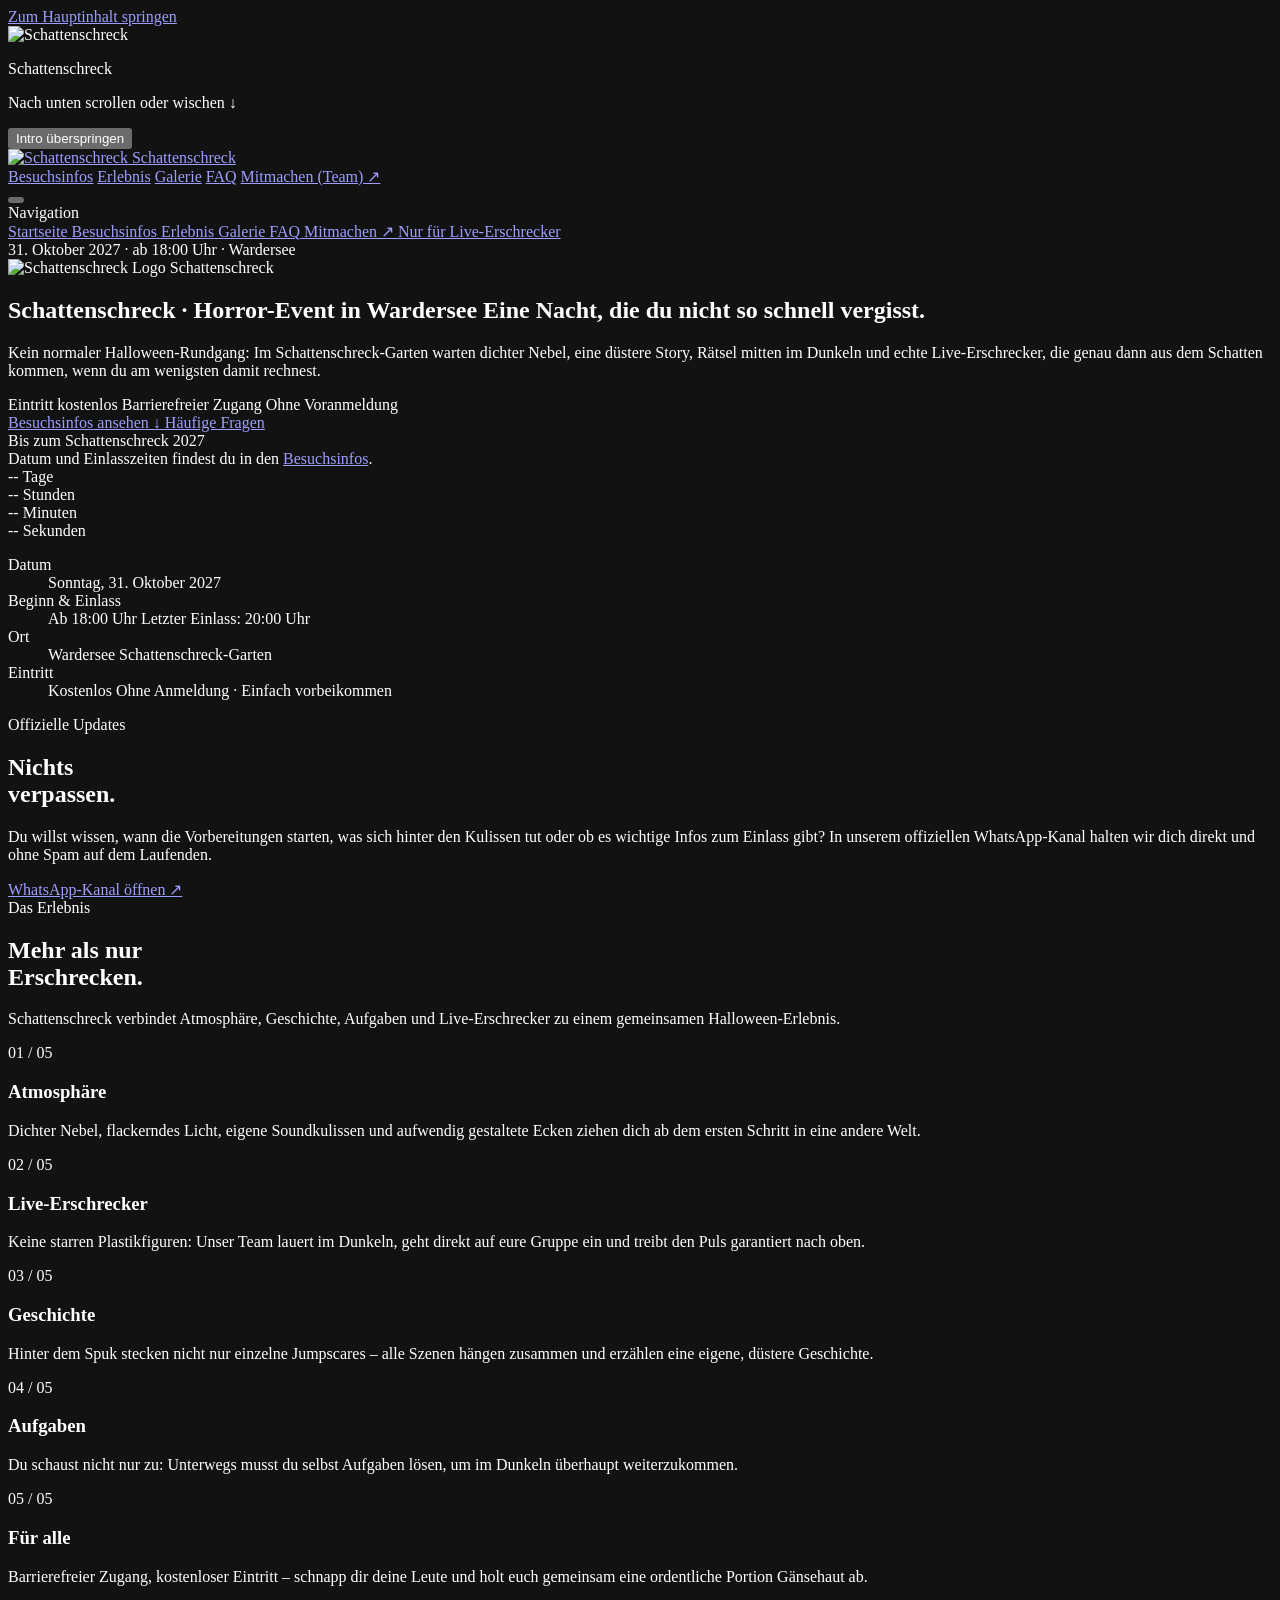
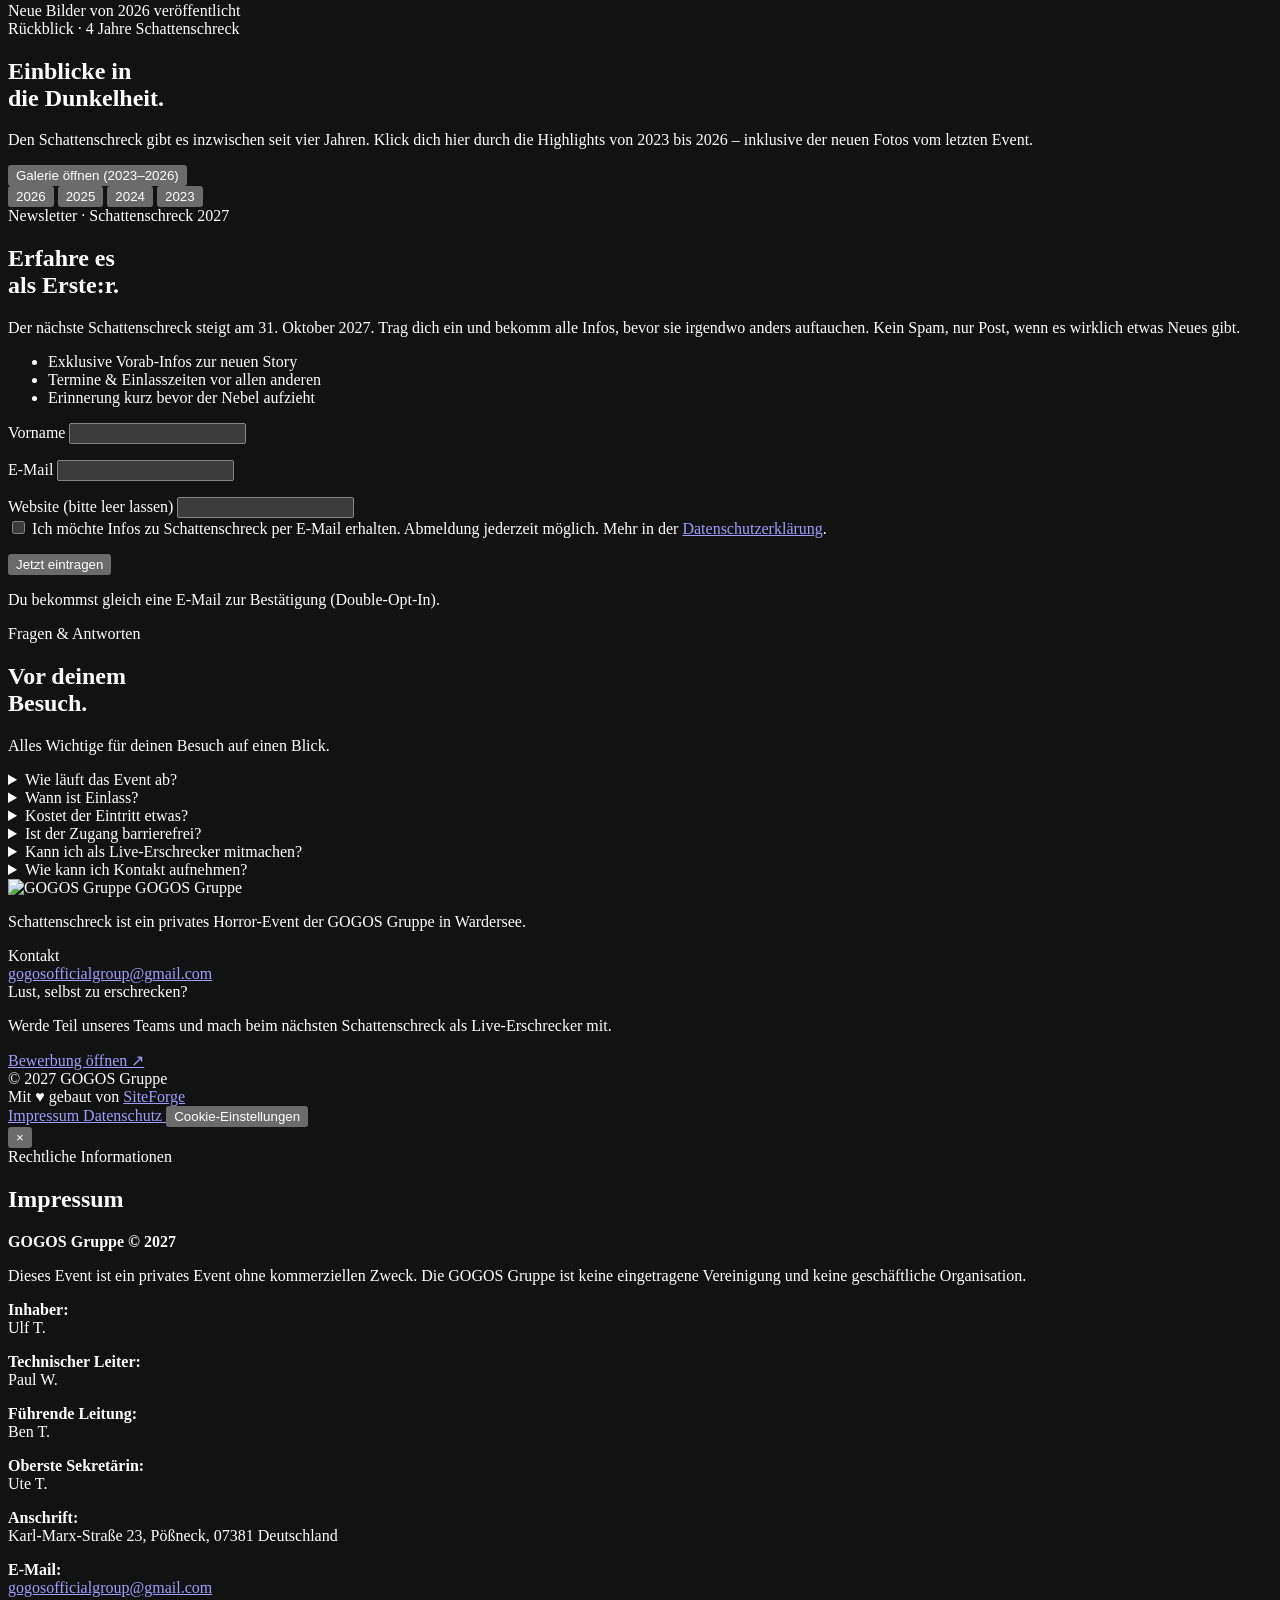
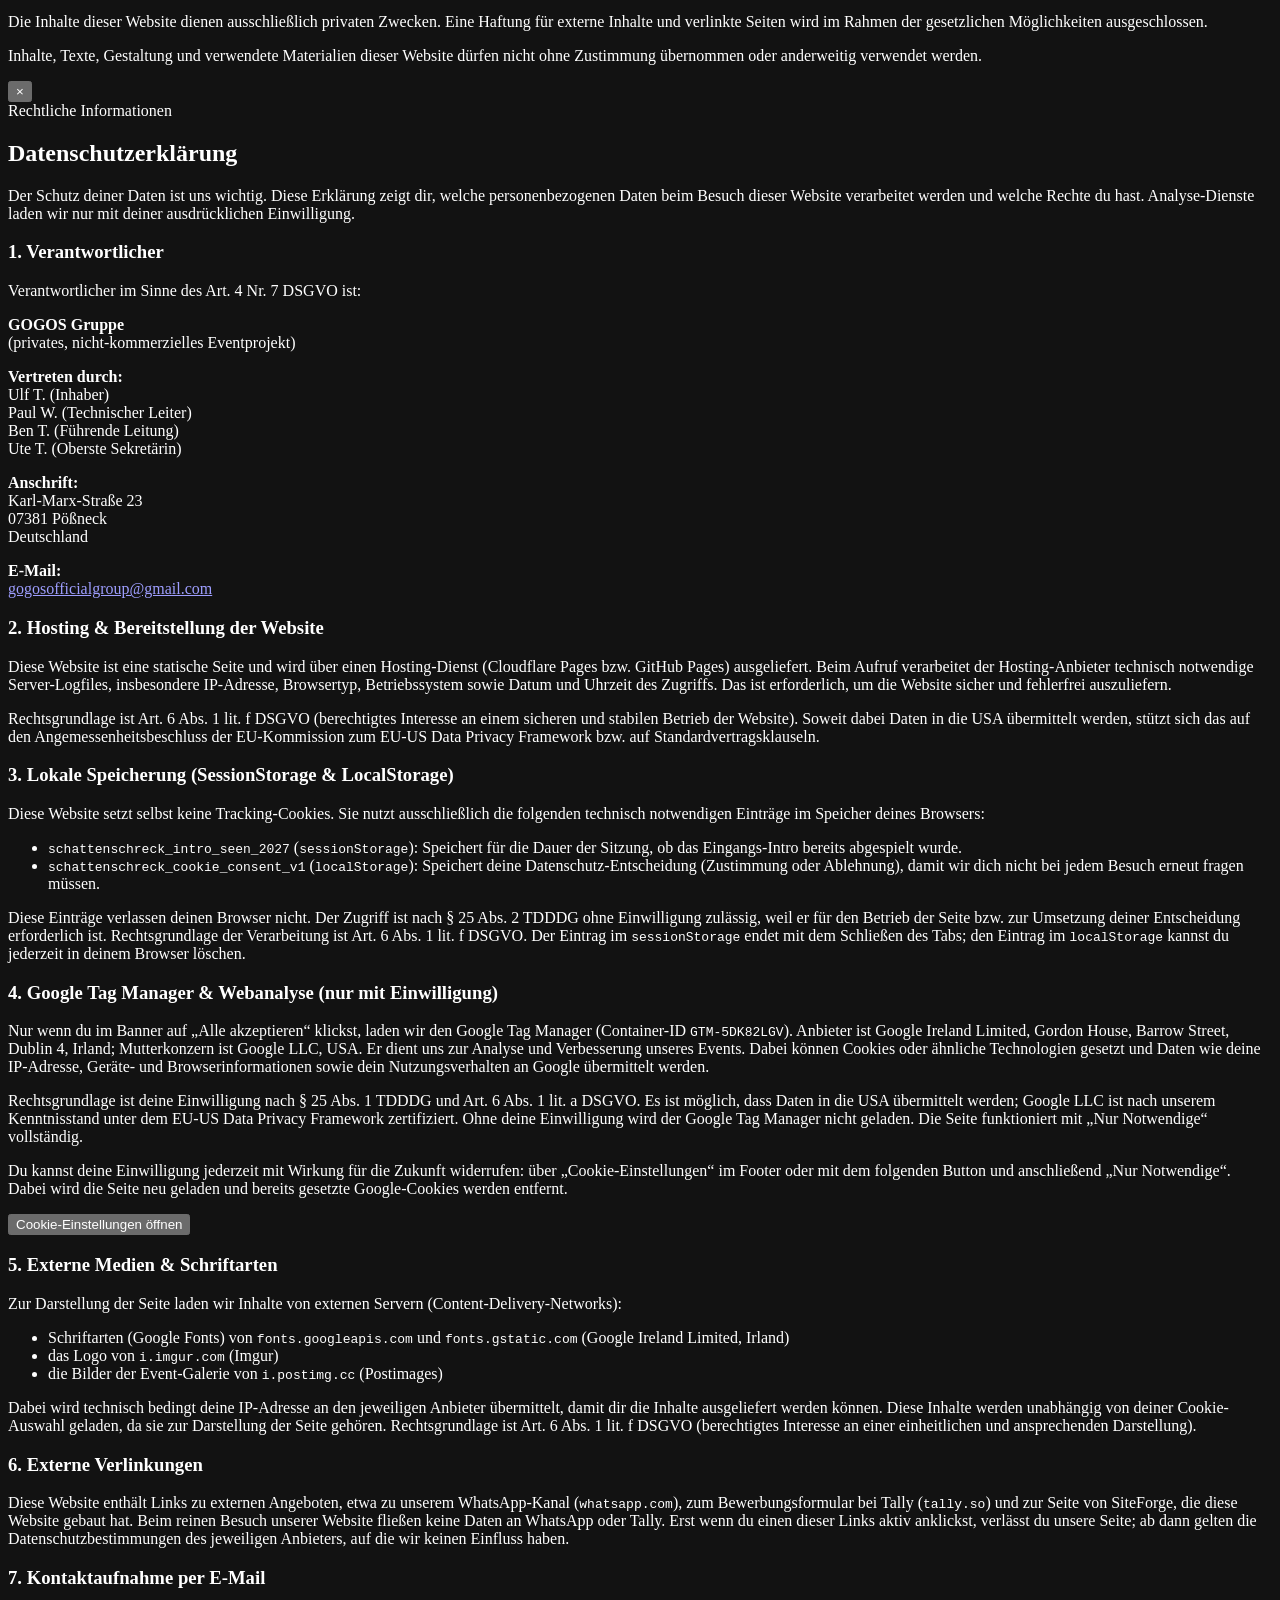
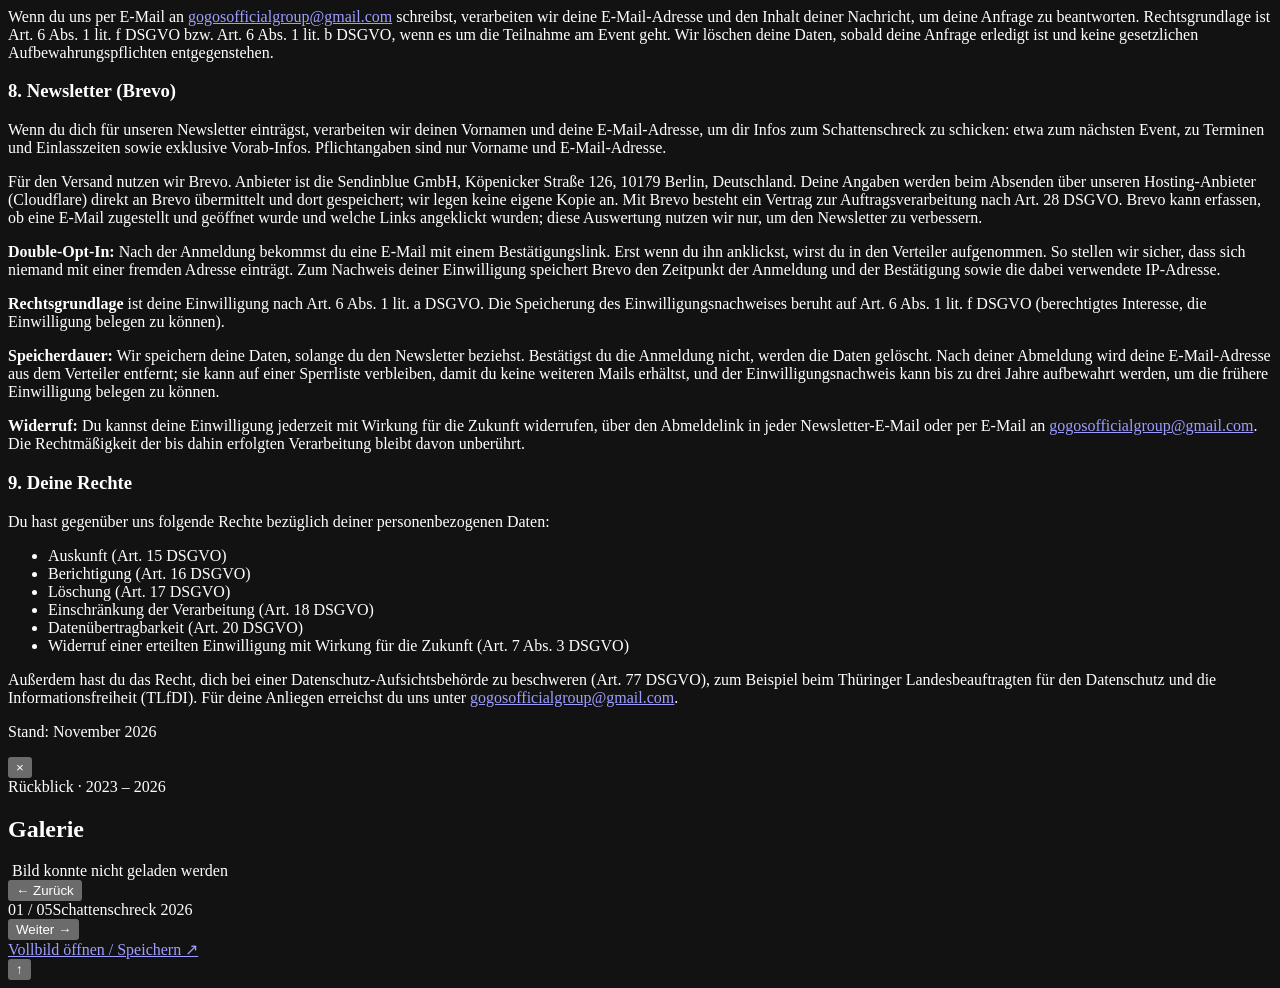
==== commit e9256c01: "Newsletter mit Brevo Double-Opt-In einbauen - Anmeldeformular zwischen Galerie und FAQ (Vorname, E-M" ====
--- a/public/index.html
+++ b/public/index.html
@@ -494,6 +494,131 @@
                             <button type="button" class="secondary-button" data-gallery-open data-gallery-year="2025">2025</button>
                             <button type="button" class="secondary-button" data-gallery-open data-gallery-year="2024">2024</button>
                             <button type="button" class="secondary-button" data-gallery-open data-gallery-year="2023">2023</button>
+                        </div>
+                    </div>
+                </div>
+            </div>
+        </section>
+
+        <!-- =========================================================
+             NEWSLETTER (DIREKT NACH DER GALERIE: HÖCHSTES INTERESSE,
+             BEVOR ES IN DIE SACHLICHEN FAQ GEHT)
+        ========================================================= -->
+        <section class="newsletter-section" id="newsletter" aria-labelledby="newsletterHeading">
+            <div class="container">
+                <div class="newsletter-card reveal">
+                    <div class="newsletter-copy">
+                        <div class="section-label">
+                            Newsletter · Schattenschreck 2027
+                        </div>
+
+                        <h2 class="newsletter-title" id="newsletterHeading">
+                            Erfahre es<br>
+                            als Erste:r.
+                        </h2>
+
+                        <p class="newsletter-text">
+                            Der nächste Schattenschreck steigt am
+                            <time datetime="2027-10-31">31.&nbsp;Oktober&nbsp;2027</time>.
+                            Trag dich ein und bekomm alle Infos, bevor sie irgendwo anders
+                            auftauchen. Kein Spam, nur Post, wenn es wirklich etwas Neues gibt.
+                        </p>
+
+                        <ul class="newsletter-perks">
+                            <li>Exklusive Vorab-Infos zur neuen Story</li>
+                            <li>Termine &amp; Einlasszeiten vor allen anderen</li>
+                            <li>Erinnerung kurz bevor der Nebel aufzieht</li>
+                        </ul>
+                    </div>
+
+                    <div class="newsletter-form-wrap">
+                        <form
+                            class="newsletter-form"
+                            id="newsletterForm"
+                            action="/api/newsletter"
+                            method="post"
+                            novalidate
+                        >
+                            <div class="nl-field">
+                                <label for="nlName">Vorname</label>
+                                <input
+                                    id="nlName"
+                                    name="name"
+                                    type="text"
+                                    autocomplete="given-name"
+                                    maxlength="50"
+                                    required
+                                    aria-describedby="nlNameErr"
+                                >
+                                <p class="nl-field-err" id="nlNameErr"></p>
+                            </div>
+
+                            <div class="nl-field">
+                                <label for="nlEmail">E-Mail</label>
+                                <input
+                                    id="nlEmail"
+                                    name="email"
+                                    type="email"
+                                    inputmode="email"
+                                    autocomplete="email"
+                                    autocapitalize="none"
+                                    spellcheck="false"
+                                    maxlength="254"
+                                    required
+                                    aria-describedby="nlEmailErr"
+                                >
+                                <p class="nl-field-err" id="nlEmailErr"></p>
+                            </div>
+
+                            <!-- Honeypot gegen Bots: für Menschen unsichtbar und nicht fokussierbar -->
+                            <div class="nl-hp" aria-hidden="true">
+                                <label for="nlWebsite">Website (bitte leer lassen)</label>
+                                <input id="nlWebsite" name="website" type="text" tabindex="-1" autocomplete="off">
+                            </div>
+
+                            <div class="nl-consent">
+                                <input
+                                    id="nlConsent"
+                                    name="consent"
+                                    type="checkbox"
+                                    required
+                                    aria-describedby="nlConsentErr"
+                                >
+                                <label for="nlConsent">
+                                    Ich möchte Infos zu Schattenschreck per E-Mail erhalten.
+                                    Abmeldung jederzeit möglich. Mehr in der
+                                    <a href="#datenschutzModal" data-datenschutz-open>Datenschutzerklärung</a>.
+                                </label>
+                            </div>
+                            <p class="nl-field-err nl-consent-err" id="nlConsentErr"></p>
+
+                            <p class="nl-error" id="nlError" role="alert"></p>
+
+                            <button class="primary-button newsletter-submit" id="nlSubmit" type="submit">
+                                <span class="nl-submit-text">Jetzt eintragen</span>
+                            </button>
+
+                            <p class="nl-note">
+                                Du bekommst gleich eine E-Mail zur Bestätigung (Double-Opt-In).
+                            </p>
+
+                            <noscript>
+                                <p class="nl-error">
+                                    Für die Anmeldung wird JavaScript benötigt. Alternativ
+                                    schreib uns an
+                                    <a href="mailto:gogosofficialgroup@gmail.com">gogosofficialgroup@gmail.com</a>.
+                                </p>
+                            </noscript>
+                        </form>
+
+                        <div class="newsletter-success" id="nlSuccess" role="status" tabindex="-1" hidden>
+                            <div class="newsletter-success-icon" aria-hidden="true">✓</div>
+                            <h3 class="newsletter-success-title">Fast geschafft!</h3>
+                            <p>
+                                Wir haben dir eine E-Mail an <strong id="nlSuccessEmail"></strong>
+                                geschickt. Klick dort auf den Bestätigungslink, erst dann bist du
+                                eingetragen. Nichts angekommen? Schau kurz im Spam-Ordner nach.
+                            </p>
                         </div>
                     </div>
                 </div>
@@ -1009,7 +1134,62 @@
                     entgegenstehen.
                 </p>
 
-                <h3>8. Deine Rechte</h3>
+                <h3>8. Newsletter (Brevo)</h3>
+                <p>
+                    Wenn du dich für unseren Newsletter einträgst, verarbeiten
+                    wir deinen Vornamen und deine E-Mail-Adresse, um dir Infos
+                    zum Schattenschreck zu schicken: etwa zum nächsten Event,
+                    zu Terminen und Einlasszeiten sowie exklusive Vorab-Infos.
+                    Pflichtangaben sind nur Vorname und E-Mail-Adresse.
+                </p>
+                <p>
+                    Für den Versand nutzen wir Brevo. Anbieter ist die
+                    Sendinblue GmbH, Köpenicker Straße 126, 10179 Berlin,
+                    Deutschland. Deine Angaben werden beim Absenden über
+                    unseren Hosting-Anbieter (Cloudflare) direkt an Brevo
+                    übermittelt und dort gespeichert; wir legen keine eigene
+                    Kopie an. Mit Brevo besteht ein Vertrag zur
+                    Auftragsverarbeitung nach Art. 28 DSGVO. Brevo kann
+                    erfassen, ob eine E-Mail zugestellt und geöffnet wurde und
+                    welche Links angeklickt wurden; diese Auswertung nutzen wir
+                    nur, um den Newsletter zu verbessern.
+                </p>
+                <p>
+                    <strong>Double-Opt-In:</strong> Nach der Anmeldung bekommst
+                    du eine E-Mail mit einem Bestätigungslink. Erst wenn du ihn
+                    anklickst, wirst du in den Verteiler aufgenommen. So stellen
+                    wir sicher, dass sich niemand mit einer fremden Adresse
+                    einträgt. Zum Nachweis deiner Einwilligung speichert Brevo
+                    den Zeitpunkt der Anmeldung und der Bestätigung sowie die
+                    dabei verwendete IP-Adresse.
+                </p>
+                <p>
+                    <strong>Rechtsgrundlage</strong> ist deine Einwilligung nach
+                    Art. 6 Abs. 1 lit. a DSGVO. Die Speicherung des
+                    Einwilligungsnachweises beruht auf Art. 6 Abs. 1 lit. f
+                    DSGVO (berechtigtes Interesse, die Einwilligung belegen zu
+                    können).
+                </p>
+                <p>
+                    <strong>Speicherdauer:</strong> Wir speichern deine Daten,
+                    solange du den Newsletter beziehst. Bestätigst du die
+                    Anmeldung nicht, werden die Daten gelöscht. Nach deiner
+                    Abmeldung wird deine E-Mail-Adresse aus dem Verteiler
+                    entfernt; sie kann auf einer Sperrliste verbleiben, damit
+                    du keine weiteren Mails erhältst, und der
+                    Einwilligungsnachweis kann bis zu drei Jahre aufbewahrt
+                    werden, um die frühere Einwilligung belegen zu können.
+                </p>
+                <p>
+                    <strong>Widerruf:</strong> Du kannst deine Einwilligung
+                    jederzeit mit Wirkung für die Zukunft widerrufen, über den
+                    Abmeldelink in jeder Newsletter-E-Mail oder per E-Mail an
+                    <a href="mailto:gogosofficialgroup@gmail.com">gogosofficialgroup@gmail.com</a>.
+                    Die Rechtmäßigkeit der bis dahin erfolgten Verarbeitung
+                    bleibt davon unberührt.
+                </p>
+
+                <h3>9. Deine Rechte</h3>
                 <p>
                     Du hast gegenüber uns folgende Rechte bezüglich deiner
                     personenbezogenen Daten:
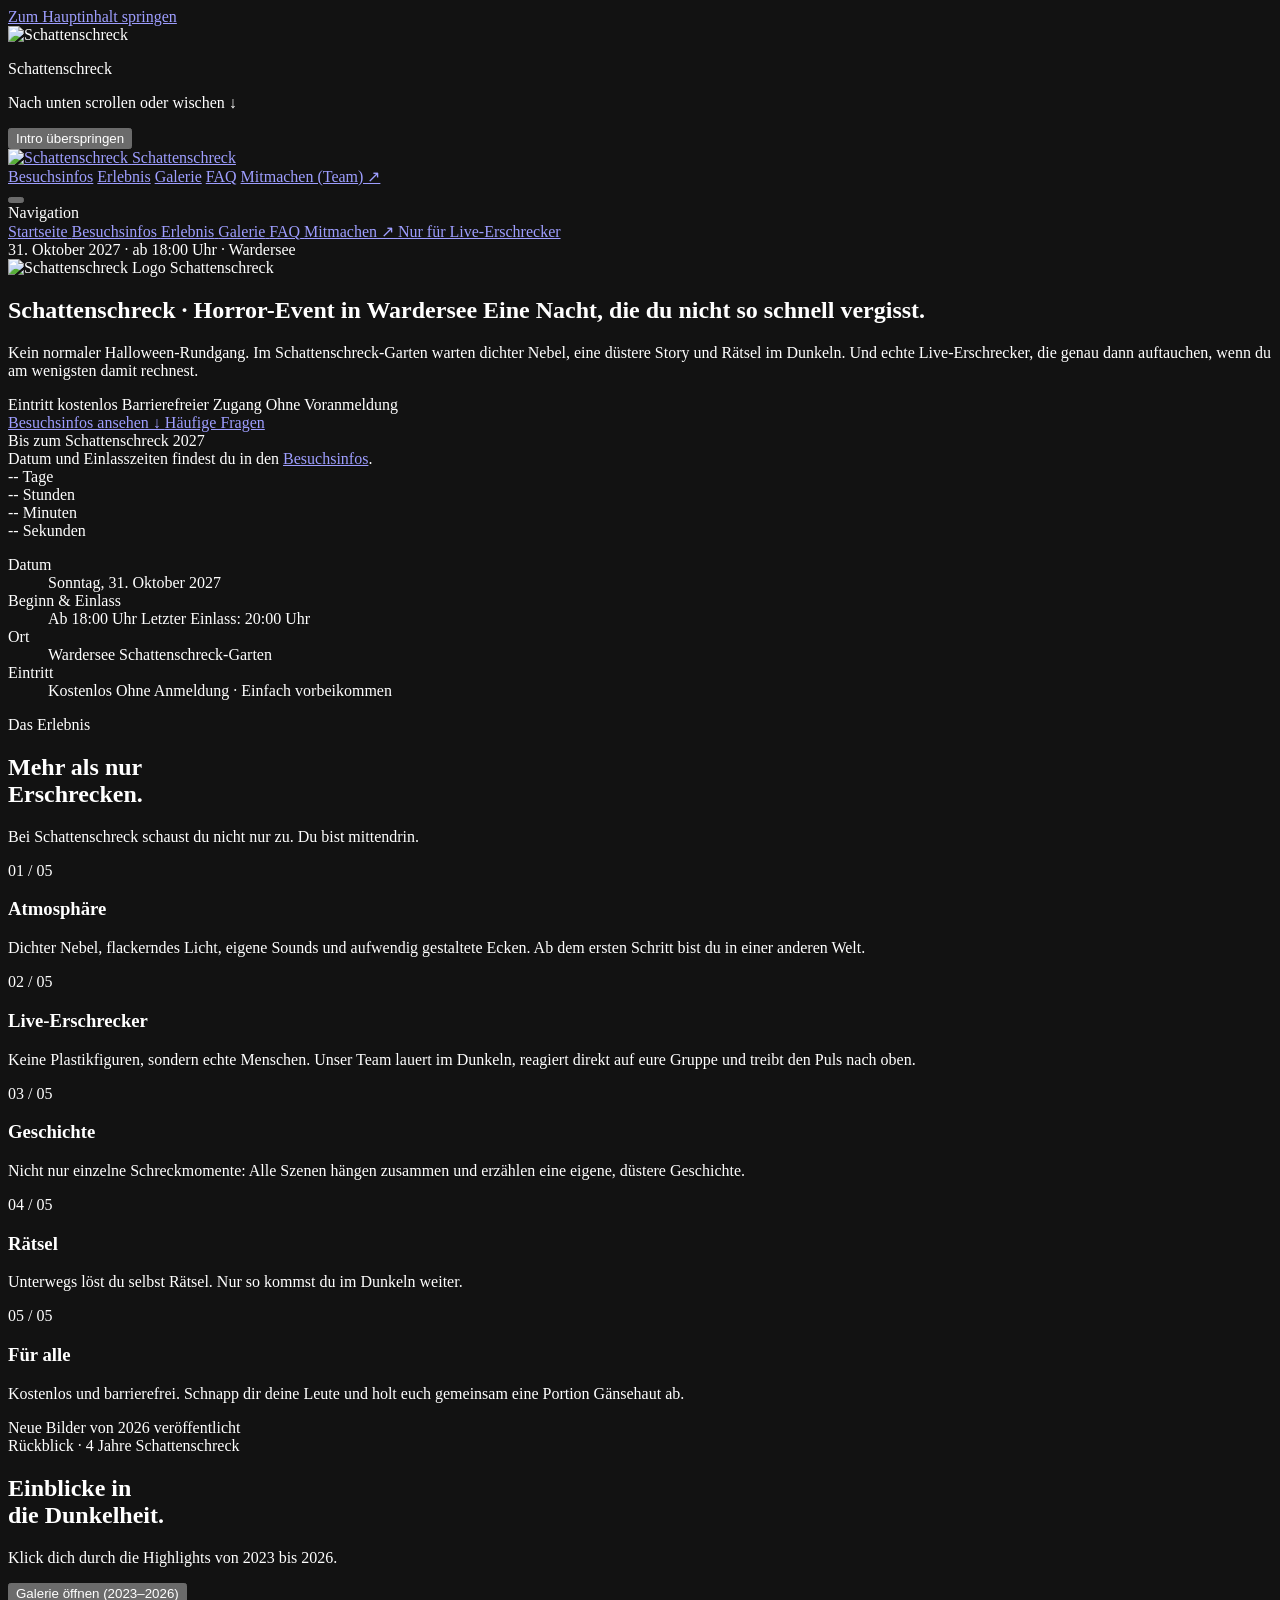
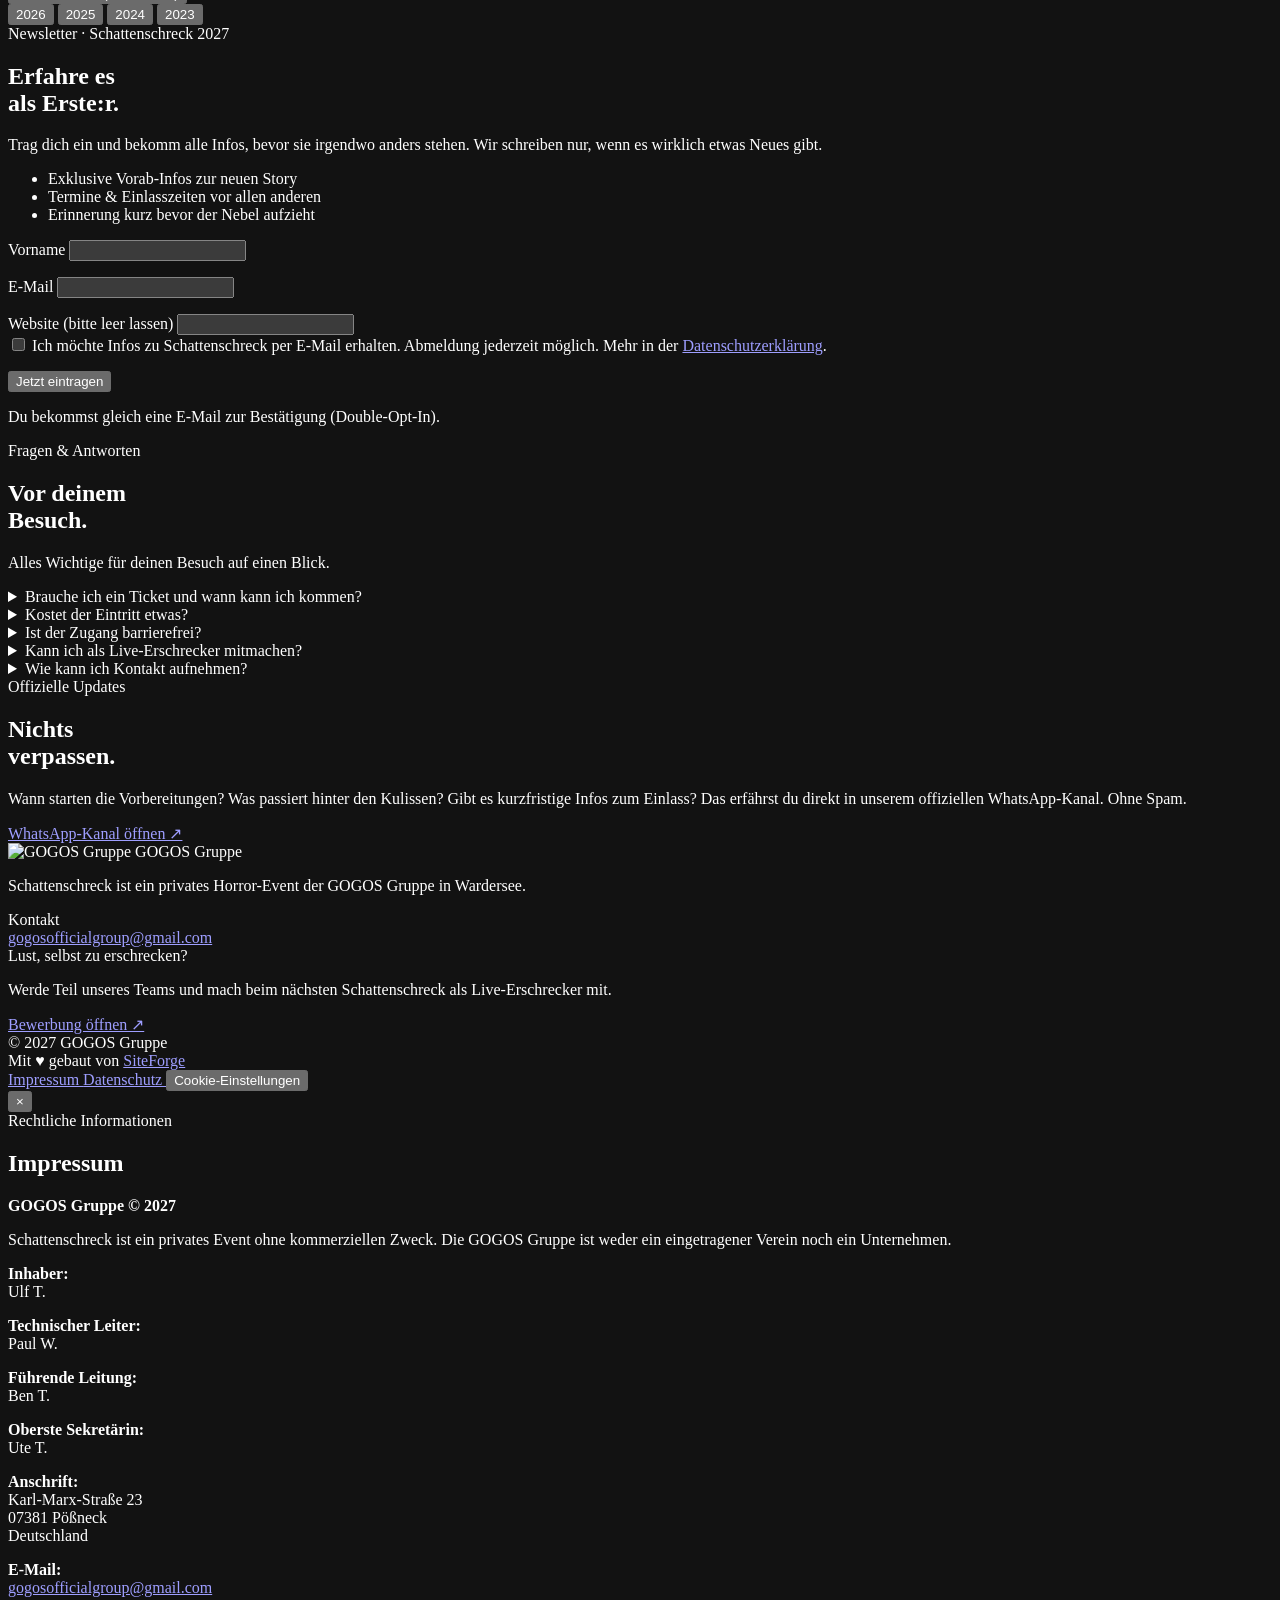
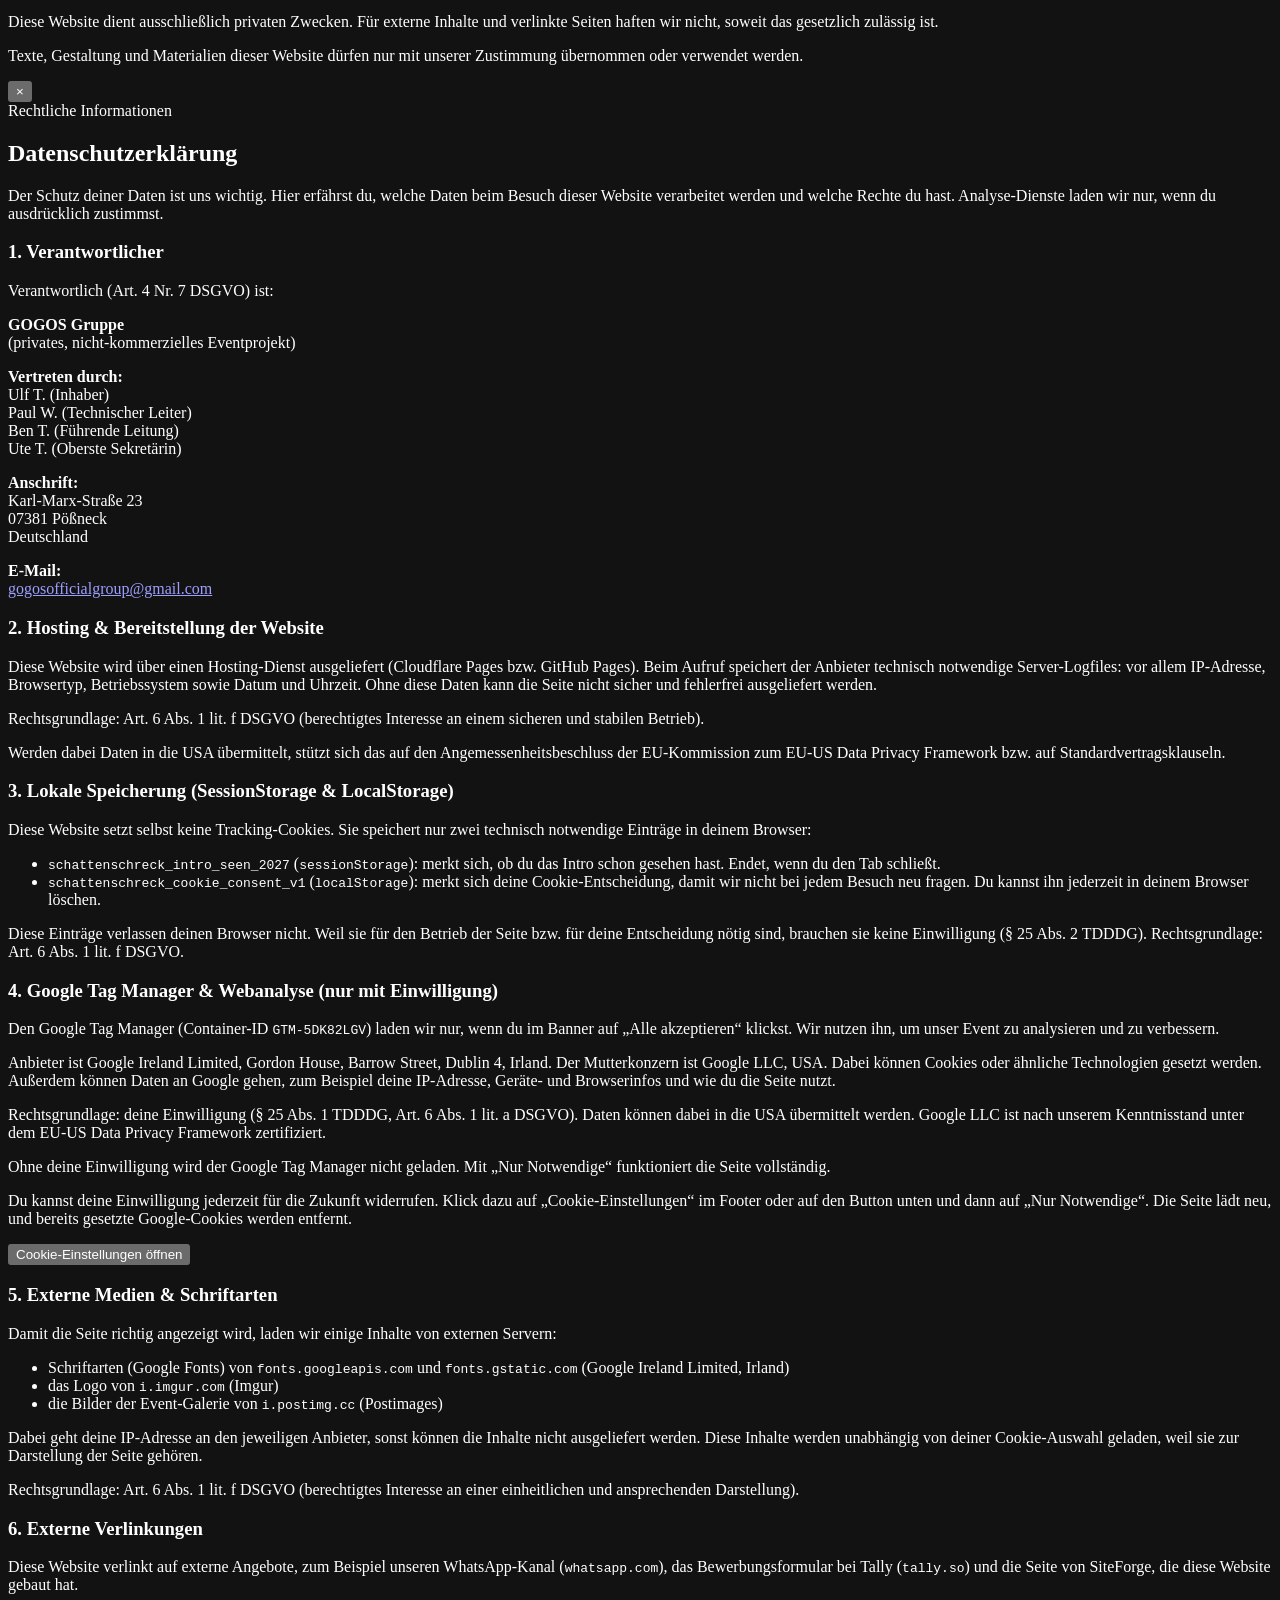
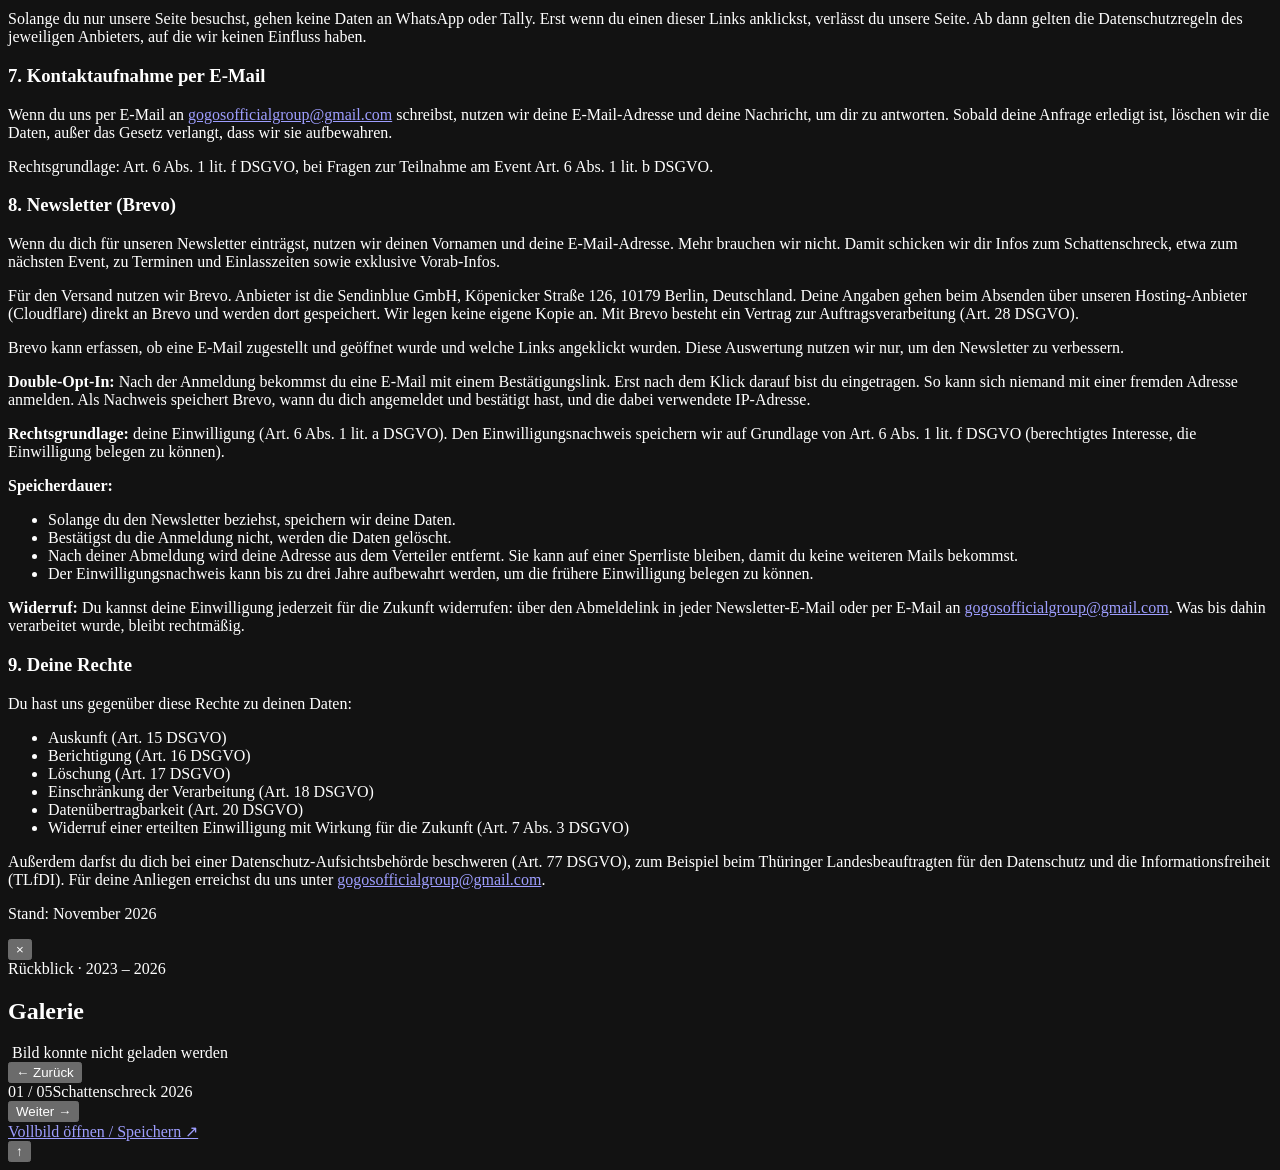
==== commit 3be1298c: "Texte vereinfachen und Startseite übersichtlicher strukturieren - Hero, Erlebnis, Galerie und Newsle" ====
--- a/public/index.html
+++ b/public/index.html
@@ -226,9 +226,9 @@
                         </h1>
 
                         <p class="hero-description">
-                            Kein normaler Halloween-Rundgang: Im Schattenschreck-Garten
-                            warten dichter Nebel, eine düstere Story, Rätsel mitten im Dunkeln
-                            und echte Live-Erschrecker, die genau dann aus dem Schatten kommen,
+                            Kein normaler Halloween-Rundgang. Im Schattenschreck-Garten
+                            warten dichter Nebel, eine düstere Story und Rätsel im Dunkeln.
+                            Und echte Live-Erschrecker, die genau dann auftauchen,
                             wenn du am wenigsten damit rechnest.
                         </p>
 
@@ -342,42 +342,6 @@
         </section>
 
         <!-- =========================================================
-             WHATSAPP KANAL
-        ========================================================= -->
-        <section class="whatsapp-section" aria-labelledby="whatsappHeading">
-            <div class="container">
-                <div class="whatsapp-card reveal">
-                    <div>
-                        <div class="whatsapp-label">
-                            Offizielle Updates
-                        </div>
-
-                        <h2 class="whatsapp-title" id="whatsappHeading">
-                            Nichts<br>
-                            verpassen.
-                        </h2>
-
-                        <p class="whatsapp-text">
-                            Du willst wissen, wann die Vorbereitungen starten, was sich hinter den
-                            Kulissen tut oder ob es wichtige Infos zum Einlass gibt? In unserem
-                            offiziellen WhatsApp-Kanal halten wir dich direkt und ohne Spam auf
-                            dem Laufenden.
-                        </p>
-                    </div>
-
-                    <a
-                        class="whatsapp-button"
-                        href="https://whatsapp.com/channel/0029Vag7yzzATRSkigXng513"
-                        target="_blank"
-                        rel="noopener noreferrer"
-                    >
-                        WhatsApp-Kanal öffnen ↗
-                    </a>
-                </div>
-            </div>
-        </section>
-
-        <!-- =========================================================
              DAS ERLEBNIS
         ========================================================= -->
         <section class="section" id="erlebnis" aria-labelledby="erlebnisHeading">
@@ -392,9 +356,8 @@
                 </h2>
 
                 <p class="section-text reveal delay-2">
-                    Schattenschreck verbindet Atmosphäre,
-                    Geschichte, Aufgaben und Live-Erschrecker
-                    zu einem gemeinsamen Halloween-Erlebnis.
+                    Bei Schattenschreck schaust du nicht nur zu.
+                    Du bist mittendrin.
                 </p>
 
                 <div class="experience-grid">
@@ -404,7 +367,7 @@
                         </span>
                         <h3>Atmosphäre</h3>
                         <p>
-                            Dichter Nebel, flackerndes Licht, eigene Soundkulissen und aufwendig gestaltete Ecken ziehen dich ab dem ersten Schritt in eine andere Welt.
+                            Dichter Nebel, flackerndes Licht, eigene Sounds und aufwendig gestaltete Ecken. Ab dem ersten Schritt bist du in einer anderen Welt.
                         </p>
                     </article>
 
@@ -414,7 +377,7 @@
                         </span>
                         <h3>Live-Erschrecker</h3>
                         <p>
-                            Keine starren Plastikfiguren: Unser Team lauert im Dunkeln, geht direkt auf eure Gruppe ein und treibt den Puls garantiert nach oben.
+                            Keine Plastikfiguren, sondern echte Menschen. Unser Team lauert im Dunkeln, reagiert direkt auf eure Gruppe und treibt den Puls nach oben.
                         </p>
                     </article>
 
@@ -424,7 +387,7 @@
                         </span>
                         <h3>Geschichte</h3>
                         <p>
-                            Hinter dem Spuk stecken nicht nur einzelne Jumpscares – alle Szenen hängen zusammen und erzählen eine eigene, düstere Geschichte.
+                            Nicht nur einzelne Schreckmomente: Alle Szenen hängen zusammen und erzählen eine eigene, düstere Geschichte.
                         </p>
                     </article>
 
@@ -432,9 +395,9 @@
                         <span class="experience-number" aria-hidden="true">
                             04 / 05
                         </span>
-                        <h3>Aufgaben</h3>
+                        <h3>Rätsel</h3>
                         <p>
-                            Du schaust nicht nur zu: Unterwegs musst du selbst Aufgaben lösen, um im Dunkeln überhaupt weiterzukommen.
+                            Unterwegs löst du selbst Rätsel. Nur so kommst du im Dunkeln weiter.
                         </p>
                     </article>
 
@@ -444,7 +407,7 @@
                         </span>
                         <h3>Für alle</h3>
                         <p>
-                            Barrierefreier Zugang, kostenloser Eintritt – schnapp dir deine Leute und holt euch gemeinsam eine ordentliche Portion Gänsehaut ab.
+                            Kostenlos und barrierefrei. Schnapp dir deine Leute und holt euch gemeinsam eine Portion Gänsehaut ab.
                         </p>
                     </article>
                 </div>
@@ -473,9 +436,7 @@
                     </h2>
 
                     <p class="gallery-card-text">
-                        Den Schattenschreck gibt es inzwischen seit vier Jahren. Klick dich hier
-                        durch die Highlights von 2023 bis 2026 – inklusive der neuen Fotos
-                        vom letzten Event.
+                        Klick dich durch die Highlights von 2023 bis 2026.
                     </p>
 
                     <div class="gallery-card-actions">
@@ -518,10 +479,8 @@
                         </h2>
 
                         <p class="newsletter-text">
-                            Der nächste Schattenschreck steigt am
-                            <time datetime="2027-10-31">31.&nbsp;Oktober&nbsp;2027</time>.
                             Trag dich ein und bekomm alle Infos, bevor sie irgendwo anders
-                            auftauchen. Kein Spam, nur Post, wenn es wirklich etwas Neues gibt.
+                            stehen. Wir schreiben nur, wenn es wirklich etwas Neues gibt.
                         </p>
 
                         <ul class="newsletter-perks">
@@ -612,13 +571,22 @@
                         </form>
 
                         <div class="newsletter-success" id="nlSuccess" role="status" tabindex="-1" hidden>
-                            <div class="newsletter-success-icon" aria-hidden="true">✓</div>
-                            <h3 class="newsletter-success-title">Fast geschafft!</h3>
-                            <p>
-                                Wir haben dir eine E-Mail an <strong id="nlSuccessEmail"></strong>
-                                geschickt. Klick dort auf den Bestätigungslink, erst dann bist du
-                                eingetragen. Nichts angekommen? Schau kurz im Spam-Ordner nach.
+                            <div class="newsletter-success-icon" aria-hidden="true">
+                                <svg viewBox="0 0 24 24" width="26" height="26" fill="none" stroke="currentColor" stroke-width="1.8" stroke-linecap="round" stroke-linejoin="round">
+                                    <rect x="3" y="5" width="18" height="14" rx="1"></rect>
+                                    <path d="m3 7 9 6 9-6"></path>
+                                </svg>
+                            </div>
+                            <h3 class="newsletter-success-title">Fast geschafft</h3>
+                            <p class="newsletter-success-lead">
+                                Schau in dein Postfach (auch&nbsp;Spam) und bestätige deine Anmeldung.
                             </p>
+                            <p class="newsletter-success-sent">
+                                Gesendet an <strong id="nlSuccessEmail"></strong>
+                            </p>
+                            <button class="nl-retry" id="nlRetry" type="button">
+                                Falsche Adresse? Nochmal eintragen
+                            </button>
                         </div>
                     </div>
                 </div>
@@ -647,30 +615,14 @@
                     <details class="faq-item reveal">
                         <summary class="faq-question">
                             <span class="faq-question-text">
-                                Wie läuft das Event ab?
+                                Brauche ich ein Ticket und wann kann ich kommen?
                             </span>
                             <span class="faq-plus" aria-hidden="true"></span>
                         </summary>
                         <div class="faq-answer">
                             <div class="faq-answer-inner">
                                 <p>
-                                    Schattenschreck ist ein inszeniertes Horror-Erlebnis in unserem Garten: Dich erwarten dichte Atmosphäre, eine eigene Geschichte, kleine Aufgaben und Live-Erschrecker. Eine Voranmeldung oder Ticketbuchung ist nicht nötig – komm einfach innerhalb der Einlasszeit von <time datetime="18:00">18:00</time> bis <time datetime="20:00">20:00 Uhr</time> vorbei.
-                                </p>
-                            </div>
-                        </div>
-                    </details>
-
-                    <details class="faq-item reveal">
-                        <summary class="faq-question">
-                            <span class="faq-question-text">
-                                Wann ist Einlass?
-                            </span>
-                            <span class="faq-plus" aria-hidden="true"></span>
-                        </summary>
-                        <div class="faq-answer">
-                            <div class="faq-answer-inner">
-                                <p>
-                                    Der Einlass läuft durchgehend von <time datetime="18:00">18:00</time> bis <time datetime="20:00">20:00 Uhr</time>. Wer bis 20:00 Uhr da ist, kann seine Runde in Ruhe zu Ende gehen.
+                                    Du brauchst weder Ticket noch Anmeldung. Komm einfach zwischen <time datetime="18:00">18:00</time> und <time datetime="20:00">20:00 Uhr</time> vorbei. Wer bis 20:00 Uhr da ist, kann seine Runde in Ruhe zu Ende gehen.
                                 </p>
                             </div>
                         </div>
@@ -686,7 +638,7 @@
                         <div class="faq-answer">
                             <div class="faq-answer-inner">
                                 <p>
-                                    Nein, der Eintritt zum Schattenschreck ist komplett kostenlos.
+                                    Nein, der Eintritt ist komplett kostenlos.
                                 </p>
                             </div>
                         </div>
@@ -702,7 +654,7 @@
                         <div class="faq-answer">
                             <div class="faq-answer-inner">
                                 <p>
-                                    Ja, der Zugang zum Event ist barrierefrei – alle sollen die Gänsehaut miterleben können.
+                                    Ja. Alle sollen die Gänsehaut miterleben können.
                                 </p>
                             </div>
                         </div>
@@ -718,15 +670,13 @@
                         <div class="faq-answer">
                             <div class="faq-answer-inner">
                                 <p>
-                                    Klar, sehr gern! Wenn du Lust hast, selbst im Team
-                                    mitzumachen und Leute zu erschrecken, trag dich einfach kurz
-                                    in unser Formular ein. Du findest den Link oben in der Navigation unter
-                                    „Mitmachen“, unten im Footer oder
+                                    Klar, sehr gern! Trag dich einfach in unser
                                     <a
                                         href="https://tally.so/r/VL2y6M"
                                         target="_blank"
                                         rel="noopener noreferrer"
-                                    >direkt hier zum Bewerbungsformular ↗</a>.
+                                    >Bewerbungsformular ↗</a>
+                                    ein.
                                 </p>
                             </div>
                         </div>
@@ -742,11 +692,46 @@
                         <div class="faq-answer">
                             <div class="faq-answer-inner">
                                 <p>
-                                    Bei Fragen schreib uns jederzeit eine E-Mail an <a href="mailto:gogosofficialgroup@gmail.com">gogosofficialgroup@gmail.com</a> – wir helfen dir gern weiter.
+                                    Schreib uns eine E-Mail an <a href="mailto:gogosofficialgroup@gmail.com">gogosofficialgroup@gmail.com</a>. Wir helfen dir gern weiter.
                                 </p>
                             </div>
                         </div>
                     </details>
+                </div>
+            </div>
+        </section>
+
+        <!-- =========================================================
+             WHATSAPP KANAL (NACH DEN FAQ: ABSCHLUSS VOR DEM FOOTER)
+        ========================================================= -->
+        <section class="whatsapp-section" aria-labelledby="whatsappHeading">
+            <div class="container">
+                <div class="whatsapp-card reveal">
+                    <div>
+                        <div class="whatsapp-label">
+                            Offizielle Updates
+                        </div>
+
+                        <h2 class="whatsapp-title" id="whatsappHeading">
+                            Nichts<br>
+                            verpassen.
+                        </h2>
+
+                        <p class="whatsapp-text">
+                            Wann starten die Vorbereitungen? Was passiert hinter den Kulissen?
+                            Gibt es kurzfristige Infos zum Einlass? Das erfährst du direkt in
+                            unserem offiziellen WhatsApp-Kanal. Ohne Spam.
+                        </p>
+                    </div>
+
+                    <a
+                        class="whatsapp-button"
+                        href="https://whatsapp.com/channel/0029Vag7yzzATRSkigXng513"
+                        target="_blank"
+                        rel="noopener noreferrer"
+                    >
+                        WhatsApp-Kanal öffnen ↗
+                    </a>
                 </div>
             </div>
         </section>
@@ -882,10 +867,9 @@
                 </p>
 
                 <p>
-                    Dieses Event ist ein privates Event
-                    ohne kommerziellen Zweck. Die GOGOS
-                    Gruppe ist keine eingetragene Vereinigung
-                    und keine geschäftliche Organisation.
+                    Schattenschreck ist ein privates Event ohne kommerziellen
+                    Zweck. Die GOGOS Gruppe ist weder ein eingetragener Verein
+                    noch ein Unternehmen.
                 </p>
 
                 <p>
@@ -910,9 +894,9 @@
 
                 <p>
                     <strong>Anschrift:</strong><br>
-                    
-                    Karl-Marx-Straße 23, Pößneck,
-                    07381 Deutschland
+                    Karl-Marx-Straße 23<br>
+                    07381 Pößneck<br>
+                    Deutschland
                 </p>
 
                 <p>
@@ -921,18 +905,14 @@
                 </p>
 
                 <p>
-                    Die Inhalte dieser Website dienen
-                    ausschließlich privaten Zwecken.
-                    Eine Haftung für externe Inhalte und
-                    verlinkte Seiten wird im Rahmen der
-                    gesetzlichen Möglichkeiten ausgeschlossen.
-                </p>
-
-                <p>
-                    Inhalte, Texte, Gestaltung und verwendete
-                    Materialien dieser Website dürfen nicht
-                    ohne Zustimmung übernommen oder
-                    anderweitig verwendet werden.
+                    Diese Website dient ausschließlich privaten Zwecken. Für
+                    externe Inhalte und verlinkte Seiten haften wir nicht,
+                    soweit das gesetzlich zulässig ist.
+                </p>
+
+                <p>
+                    Texte, Gestaltung und Materialien dieser Website dürfen nur
+                    mit unserer Zustimmung übernommen oder verwendet werden.
                 </p>
             </div>
         </div>
@@ -966,16 +946,15 @@
 
             <div class="modal-body">
                 <p>
-                    Der Schutz deiner Daten ist uns wichtig. Diese Erklärung
-                    zeigt dir, welche personenbezogenen Daten beim Besuch dieser
-                    Website verarbeitet werden und welche Rechte du hast.
-                    Analyse-Dienste laden wir nur mit deiner ausdrücklichen
-                    Einwilligung.
+                    Der Schutz deiner Daten ist uns wichtig. Hier erfährst du,
+                    welche Daten beim Besuch dieser Website verarbeitet werden
+                    und welche Rechte du hast. Analyse-Dienste laden wir nur,
+                    wenn du ausdrücklich zustimmst.
                 </p>
 
                 <h3>1. Verantwortlicher</h3>
                 <p>
-                    Verantwortlicher im Sinne des Art. 4 Nr. 7 DSGVO ist:
+                    Verantwortlich (Art. 4 Nr. 7 DSGVO) ist:
                 </p>
                 <p>
                     <strong>GOGOS Gruppe</strong><br>
@@ -1001,82 +980,85 @@
 
                 <h3>2. Hosting &amp; Bereitstellung der Website</h3>
                 <p>
-                    Diese Website ist eine statische Seite und wird über einen
-                    Hosting-Dienst (Cloudflare Pages bzw. GitHub Pages)
-                    ausgeliefert. Beim Aufruf verarbeitet der Hosting-Anbieter
-                    technisch notwendige Server-Logfiles, insbesondere
+                    Diese Website wird über einen Hosting-Dienst ausgeliefert
+                    (Cloudflare Pages bzw. GitHub Pages). Beim Aufruf speichert
+                    der Anbieter technisch notwendige Server-Logfiles: vor allem
                     IP-Adresse, Browsertyp, Betriebssystem sowie Datum und
-                    Uhrzeit des Zugriffs. Das ist erforderlich, um die Website
-                    sicher und fehlerfrei auszuliefern.
-                </p>
-                <p>
-                    Rechtsgrundlage ist Art. 6 Abs. 1 lit. f DSGVO (berechtigtes
-                    Interesse an einem sicheren und stabilen Betrieb der
-                    Website). Soweit dabei Daten in die USA übermittelt werden,
-                    stützt sich das auf den Angemessenheitsbeschluss der
-                    EU-Kommission zum EU-US Data Privacy Framework bzw. auf
+                    Uhrzeit. Ohne diese Daten kann die Seite nicht sicher und
+                    fehlerfrei ausgeliefert werden.
+                </p>
+                <p>
+                    Rechtsgrundlage: Art. 6 Abs. 1 lit. f DSGVO (berechtigtes
+                    Interesse an einem sicheren und stabilen Betrieb).
+                </p>
+                <p>
+                    Werden dabei Daten in die USA übermittelt, stützt sich das
+                    auf den Angemessenheitsbeschluss der EU-Kommission zum
+                    EU-US Data Privacy Framework bzw. auf
                     Standardvertragsklauseln.
                 </p>
 
                 <h3>3. Lokale Speicherung (SessionStorage &amp; LocalStorage)</h3>
                 <p>
-                    Diese Website setzt selbst keine Tracking-Cookies. Sie nutzt
-                    ausschließlich die folgenden technisch notwendigen Einträge
-                    im Speicher deines Browsers:
+                    Diese Website setzt selbst keine Tracking-Cookies. Sie
+                    speichert nur zwei technisch notwendige Einträge in deinem
+                    Browser:
                 </p>
                 <ul>
                     <li>
                         <code>schattenschreck_intro_seen_2027</code>
-                        (<code>sessionStorage</code>): Speichert für die Dauer
-                        der Sitzung, ob das Eingangs-Intro bereits abgespielt
-                        wurde.
+                        (<code>sessionStorage</code>): merkt sich, ob du das
+                        Intro schon gesehen hast. Endet, wenn du den Tab
+                        schließt.
                     </li>
                     <li>
                         <code>schattenschreck_cookie_consent_v1</code>
-                        (<code>localStorage</code>): Speichert deine
-                        Datenschutz-Entscheidung (Zustimmung oder Ablehnung),
-                        damit wir dich nicht bei jedem Besuch erneut fragen
-                        müssen.
+                        (<code>localStorage</code>): merkt sich deine
+                        Cookie-Entscheidung, damit wir nicht bei jedem Besuch
+                        neu fragen. Du kannst ihn jederzeit in deinem Browser
+                        löschen.
                     </li>
                 </ul>
                 <p>
-                    Diese Einträge verlassen deinen Browser nicht. Der Zugriff
-                    ist nach § 25 Abs. 2 TDDDG ohne Einwilligung zulässig, weil
-                    er für den Betrieb der Seite bzw. zur Umsetzung deiner
-                    Entscheidung erforderlich ist. Rechtsgrundlage der
-                    Verarbeitung ist Art. 6 Abs. 1 lit. f DSGVO. Der Eintrag im
-                    <code>sessionStorage</code> endet mit dem Schließen des
-                    Tabs; den Eintrag im <code>localStorage</code> kannst du
-                    jederzeit in deinem Browser löschen.
+                    Diese Einträge verlassen deinen Browser nicht. Weil sie für
+                    den Betrieb der Seite bzw. für deine Entscheidung nötig
+                    sind, brauchen sie keine Einwilligung (§ 25 Abs. 2 TDDDG).
+                    Rechtsgrundlage: Art. 6 Abs. 1 lit. f DSGVO.
                 </p>
 
                 <h3>4. Google Tag Manager &amp; Webanalyse (nur mit Einwilligung)</h3>
                 <p>
-                    Nur wenn du im Banner auf „Alle akzeptieren“ klickst, laden
-                    wir den Google Tag Manager (Container-ID
-                    <code>GTM-5DK82LGV</code>). Anbieter ist Google Ireland
-                    Limited, Gordon House, Barrow Street, Dublin 4, Irland;
-                    Mutterkonzern ist Google LLC, USA. Er dient uns zur
-                    Analyse und Verbesserung unseres Events. Dabei können
-                    Cookies oder ähnliche Technologien gesetzt und Daten wie
-                    deine IP-Adresse, Geräte- und Browserinformationen sowie
-                    dein Nutzungsverhalten an Google übermittelt werden.
-                </p>
-                <p>
-                    Rechtsgrundlage ist deine Einwilligung nach § 25 Abs. 1
-                    TDDDG und Art. 6 Abs. 1 lit. a DSGVO. Es ist möglich, dass
-                    Daten in die USA übermittelt werden; Google LLC ist
-                    nach unserem Kenntnisstand unter dem EU-US Data Privacy
-                    Framework zertifiziert. Ohne deine Einwilligung wird der
-                    Google Tag Manager nicht geladen. Die Seite funktioniert
-                    mit „Nur Notwendige“ vollständig.
-                </p>
-                <p>
-                    Du kannst deine Einwilligung jederzeit mit Wirkung für die
-                    Zukunft widerrufen: über „Cookie-Einstellungen“ im Footer
-                    oder mit dem folgenden Button und anschließend „Nur
-                    Notwendige“. Dabei wird die Seite neu geladen und bereits
-                    gesetzte Google-Cookies werden entfernt.
+                    Den Google Tag Manager (Container-ID
+                    <code>GTM-5DK82LGV</code>) laden wir nur, wenn du im Banner
+                    auf „Alle akzeptieren“ klickst. Wir nutzen ihn, um unser
+                    Event zu analysieren und zu verbessern.
+                </p>
+                <p>
+                    Anbieter ist Google Ireland Limited, Gordon House, Barrow
+                    Street, Dublin 4, Irland. Der Mutterkonzern ist Google LLC,
+                    USA. Dabei können Cookies oder ähnliche Technologien
+                    gesetzt werden. Außerdem können Daten an Google gehen, zum
+                    Beispiel deine IP-Adresse, Geräte- und Browserinfos und
+                    wie du die Seite nutzt.
+                </p>
+                <p>
+                    Rechtsgrundlage: deine Einwilligung (§ 25 Abs. 1 TDDDG,
+                    Art. 6 Abs. 1 lit. a DSGVO). Daten können dabei in die USA
+                    übermittelt werden. Google LLC ist nach unserem
+                    Kenntnisstand unter dem EU-US Data Privacy Framework
+                    zertifiziert.
+                </p>
+                <p>
+                    Ohne deine Einwilligung wird der Google Tag Manager nicht
+                    geladen. Mit „Nur Notwendige“ funktioniert die Seite
+                    vollständig.
+                </p>
+                <p>
+                    Du kannst deine Einwilligung jederzeit für die Zukunft
+                    widerrufen. Klick dazu auf „Cookie-Einstellungen“ im Footer
+                    oder auf den Button unten und dann auf „Nur Notwendige“.
+                    Die Seite lädt neu, und bereits gesetzte Google-Cookies
+                    werden entfernt.
                 </p>
                 <p>
                     <button
@@ -1090,8 +1072,8 @@
 
                 <h3>5. Externe Medien &amp; Schriftarten</h3>
                 <p>
-                    Zur Darstellung der Seite laden wir Inhalte von externen
-                    Servern (Content-Delivery-Networks):
+                    Damit die Seite richtig angezeigt wird, laden wir einige
+                    Inhalte von externen Servern:
                 </p>
                 <ul>
                     <li>Schriftarten (Google Fonts) von <code>fonts.googleapis.com</code> und <code>fonts.gstatic.com</code> (Google Ireland Limited, Irland)</li>
@@ -1099,100 +1081,102 @@
                     <li>die Bilder der Event-Galerie von <code>i.postimg.cc</code> (Postimages)</li>
                 </ul>
                 <p>
-                    Dabei wird technisch bedingt deine IP-Adresse an den
-                    jeweiligen Anbieter übermittelt, damit dir die Inhalte
-                    ausgeliefert werden können. Diese Inhalte werden
-                    unabhängig von deiner Cookie-Auswahl geladen, da sie zur
-                    Darstellung der Seite gehören. Rechtsgrundlage ist
-                    Art. 6 Abs. 1 lit. f DSGVO (berechtigtes Interesse an einer
-                    einheitlichen und ansprechenden Darstellung).
+                    Dabei geht deine IP-Adresse an den jeweiligen Anbieter, sonst
+                    können die Inhalte nicht ausgeliefert werden. Diese Inhalte
+                    werden unabhängig von deiner Cookie-Auswahl geladen, weil
+                    sie zur Darstellung der Seite gehören.
+                </p>
+                <p>
+                    Rechtsgrundlage: Art. 6 Abs. 1 lit. f DSGVO (berechtigtes
+                    Interesse an einer einheitlichen und ansprechenden
+                    Darstellung).
                 </p>
 
                 <h3>6. Externe Verlinkungen</h3>
                 <p>
-                    Diese Website enthält Links zu externen Angeboten, etwa zu
-                    unserem WhatsApp-Kanal (<code>whatsapp.com</code>), zum
+                    Diese Website verlinkt auf externe Angebote, zum Beispiel
+                    unseren WhatsApp-Kanal (<code>whatsapp.com</code>), das
                     Bewerbungsformular bei Tally (<code>tally.so</code>) und
-                    zur Seite von SiteForge, die diese Website gebaut hat.
-                    Beim reinen Besuch unserer Website fließen keine Daten an
-                    WhatsApp oder Tally. Erst wenn du einen dieser Links aktiv
-                    anklickst, verlässt du unsere Seite; ab dann gelten die
-                    Datenschutzbestimmungen des jeweiligen Anbieters, auf die
-                    wir keinen Einfluss haben.
+                    die Seite von SiteForge, die diese Website gebaut hat.
+                </p>
+                <p>
+                    Solange du nur unsere Seite besuchst, gehen keine Daten an
+                    WhatsApp oder Tally. Erst wenn du einen dieser Links
+                    anklickst, verlässt du unsere Seite. Ab dann gelten die
+                    Datenschutzregeln des jeweiligen Anbieters, auf die wir
+                    keinen Einfluss haben.
                 </p>
 
                 <h3>7. Kontaktaufnahme per E-Mail</h3>
                 <p>
                     Wenn du uns per E-Mail an
                     <a href="mailto:gogosofficialgroup@gmail.com">gogosofficialgroup@gmail.com</a>
-                    schreibst, verarbeiten wir deine E-Mail-Adresse und den
-                    Inhalt deiner Nachricht, um deine Anfrage zu beantworten.
-                    Rechtsgrundlage ist Art. 6 Abs. 1 lit. f DSGVO bzw.
-                    Art. 6 Abs. 1 lit. b DSGVO, wenn es um die Teilnahme am
-                    Event geht. Wir löschen deine Daten, sobald deine Anfrage
-                    erledigt ist und keine gesetzlichen Aufbewahrungspflichten
-                    entgegenstehen.
+                    schreibst, nutzen wir deine E-Mail-Adresse und deine
+                    Nachricht, um dir zu antworten. Sobald deine Anfrage
+                    erledigt ist, löschen wir die Daten, außer das Gesetz
+                    verlangt, dass wir sie aufbewahren.
+                </p>
+                <p>
+                    Rechtsgrundlage: Art. 6 Abs. 1 lit. f DSGVO, bei Fragen zur
+                    Teilnahme am Event Art. 6 Abs. 1 lit. b DSGVO.
                 </p>
 
                 <h3>8. Newsletter (Brevo)</h3>
                 <p>
-                    Wenn du dich für unseren Newsletter einträgst, verarbeiten
-                    wir deinen Vornamen und deine E-Mail-Adresse, um dir Infos
-                    zum Schattenschreck zu schicken: etwa zum nächsten Event,
-                    zu Terminen und Einlasszeiten sowie exklusive Vorab-Infos.
-                    Pflichtangaben sind nur Vorname und E-Mail-Adresse.
+                    Wenn du dich für unseren Newsletter einträgst, nutzen wir
+                    deinen Vornamen und deine E-Mail-Adresse. Mehr brauchen wir
+                    nicht. Damit schicken wir dir Infos zum Schattenschreck,
+                    etwa zum nächsten Event, zu Terminen und Einlasszeiten
+                    sowie exklusive Vorab-Infos.
                 </p>
                 <p>
                     Für den Versand nutzen wir Brevo. Anbieter ist die
                     Sendinblue GmbH, Köpenicker Straße 126, 10179 Berlin,
-                    Deutschland. Deine Angaben werden beim Absenden über
-                    unseren Hosting-Anbieter (Cloudflare) direkt an Brevo
-                    übermittelt und dort gespeichert; wir legen keine eigene
-                    Kopie an. Mit Brevo besteht ein Vertrag zur
-                    Auftragsverarbeitung nach Art. 28 DSGVO. Brevo kann
-                    erfassen, ob eine E-Mail zugestellt und geöffnet wurde und
-                    welche Links angeklickt wurden; diese Auswertung nutzen wir
-                    nur, um den Newsletter zu verbessern.
+                    Deutschland. Deine Angaben gehen beim Absenden über unseren
+                    Hosting-Anbieter (Cloudflare) direkt an Brevo und werden
+                    dort gespeichert. Wir legen keine eigene Kopie an. Mit Brevo
+                    besteht ein Vertrag zur Auftragsverarbeitung (Art. 28
+                    DSGVO).
+                </p>
+                <p>
+                    Brevo kann erfassen, ob eine E-Mail zugestellt und geöffnet
+                    wurde und welche Links angeklickt wurden. Diese Auswertung
+                    nutzen wir nur, um den Newsletter zu verbessern.
                 </p>
                 <p>
                     <strong>Double-Opt-In:</strong> Nach der Anmeldung bekommst
-                    du eine E-Mail mit einem Bestätigungslink. Erst wenn du ihn
-                    anklickst, wirst du in den Verteiler aufgenommen. So stellen
-                    wir sicher, dass sich niemand mit einer fremden Adresse
-                    einträgt. Zum Nachweis deiner Einwilligung speichert Brevo
-                    den Zeitpunkt der Anmeldung und der Bestätigung sowie die
-                    dabei verwendete IP-Adresse.
-                </p>
-                <p>
-                    <strong>Rechtsgrundlage</strong> ist deine Einwilligung nach
-                    Art. 6 Abs. 1 lit. a DSGVO. Die Speicherung des
-                    Einwilligungsnachweises beruht auf Art. 6 Abs. 1 lit. f
-                    DSGVO (berechtigtes Interesse, die Einwilligung belegen zu
-                    können).
-                </p>
-                <p>
-                    <strong>Speicherdauer:</strong> Wir speichern deine Daten,
-                    solange du den Newsletter beziehst. Bestätigst du die
-                    Anmeldung nicht, werden die Daten gelöscht. Nach deiner
-                    Abmeldung wird deine E-Mail-Adresse aus dem Verteiler
-                    entfernt; sie kann auf einer Sperrliste verbleiben, damit
-                    du keine weiteren Mails erhältst, und der
-                    Einwilligungsnachweis kann bis zu drei Jahre aufbewahrt
-                    werden, um die frühere Einwilligung belegen zu können.
-                </p>
+                    du eine E-Mail mit einem Bestätigungslink. Erst nach dem
+                    Klick darauf bist du eingetragen. So kann sich niemand mit
+                    einer fremden Adresse anmelden. Als Nachweis speichert Brevo,
+                    wann du dich angemeldet und bestätigt hast, und die dabei
+                    verwendete IP-Adresse.
+                </p>
+                <p>
+                    <strong>Rechtsgrundlage:</strong> deine Einwilligung (Art. 6
+                    Abs. 1 lit. a DSGVO). Den Einwilligungsnachweis speichern wir
+                    auf Grundlage von Art. 6 Abs. 1 lit. f DSGVO (berechtigtes
+                    Interesse, die Einwilligung belegen zu können).
+                </p>
+                <p>
+                    <strong>Speicherdauer:</strong>
+                </p>
+                <ul>
+                    <li>Solange du den Newsletter beziehst, speichern wir deine Daten.</li>
+                    <li>Bestätigst du die Anmeldung nicht, werden die Daten gelöscht.</li>
+                    <li>Nach deiner Abmeldung wird deine Adresse aus dem Verteiler entfernt. Sie kann auf einer Sperrliste bleiben, damit du keine weiteren Mails bekommst.</li>
+                    <li>Der Einwilligungsnachweis kann bis zu drei Jahre aufbewahrt werden, um die frühere Einwilligung belegen zu können.</li>
+                </ul>
                 <p>
                     <strong>Widerruf:</strong> Du kannst deine Einwilligung
-                    jederzeit mit Wirkung für die Zukunft widerrufen, über den
-                    Abmeldelink in jeder Newsletter-E-Mail oder per E-Mail an
+                    jederzeit für die Zukunft widerrufen: über den Abmeldelink in
+                    jeder Newsletter-E-Mail oder per E-Mail an
                     <a href="mailto:gogosofficialgroup@gmail.com">gogosofficialgroup@gmail.com</a>.
-                    Die Rechtmäßigkeit der bis dahin erfolgten Verarbeitung
-                    bleibt davon unberührt.
+                    Was bis dahin verarbeitet wurde, bleibt rechtmäßig.
                 </p>
 
                 <h3>9. Deine Rechte</h3>
                 <p>
-                    Du hast gegenüber uns folgende Rechte bezüglich deiner
-                    personenbezogenen Daten:
+                    Du hast uns gegenüber diese Rechte zu deinen Daten:
                 </p>
                 <ul>
                     <li>Auskunft (Art. 15 DSGVO)</li>
@@ -1203,11 +1187,11 @@
                     <li>Widerruf einer erteilten Einwilligung mit Wirkung für die Zukunft (Art. 7 Abs. 3 DSGVO)</li>
                 </ul>
                 <p>
-                    Außerdem hast du das Recht, dich bei einer
-                    Datenschutz-Aufsichtsbehörde zu beschweren (Art. 77 DSGVO),
-                    zum Beispiel beim Thüringer Landesbeauftragten für den
-                    Datenschutz und die Informationsfreiheit (TLfDI). Für
-                    deine Anliegen erreichst du uns unter
+                    Außerdem darfst du dich bei einer Datenschutz-Aufsichtsbehörde
+                    beschweren (Art. 77 DSGVO), zum Beispiel beim Thüringer
+                    Landesbeauftragten für den Datenschutz und die
+                    Informationsfreiheit (TLfDI). Für deine Anliegen erreichst
+                    du uns unter
                     <a href="mailto:gogosofficialgroup@gmail.com">gogosofficialgroup@gmail.com</a>.
                 </p>
 
@@ -1303,10 +1287,9 @@
     >
         <h2 class="cookie-banner-title" id="cookieBannerTitle">Datenschutz &amp; Cookies</h2>
         <p class="cookie-banner-text" id="cookieBannerText">
-            Wir nutzen technisch notwendige Speicherfunktionen für diese Seite
-            sowie – mit deiner Einwilligung – den Google Tag Manager zur
-            anonymisierten Analyse und Verbesserung unseres Events. Details
-            findest du in unserer
+            Wir nutzen technisch notwendige Speicherfunktionen. Nur wenn du
+            zustimmst, laden wir zusätzlich den Google Tag Manager, um unser
+            Event zu analysieren und zu verbessern. Details findest du in unserer
             <a href="#datenschutzModal" data-cookie-open="datenschutz">Datenschutzerklärung</a>
             und im
             <a href="#impressumModal" data-cookie-open="impressum">Impressum</a>.
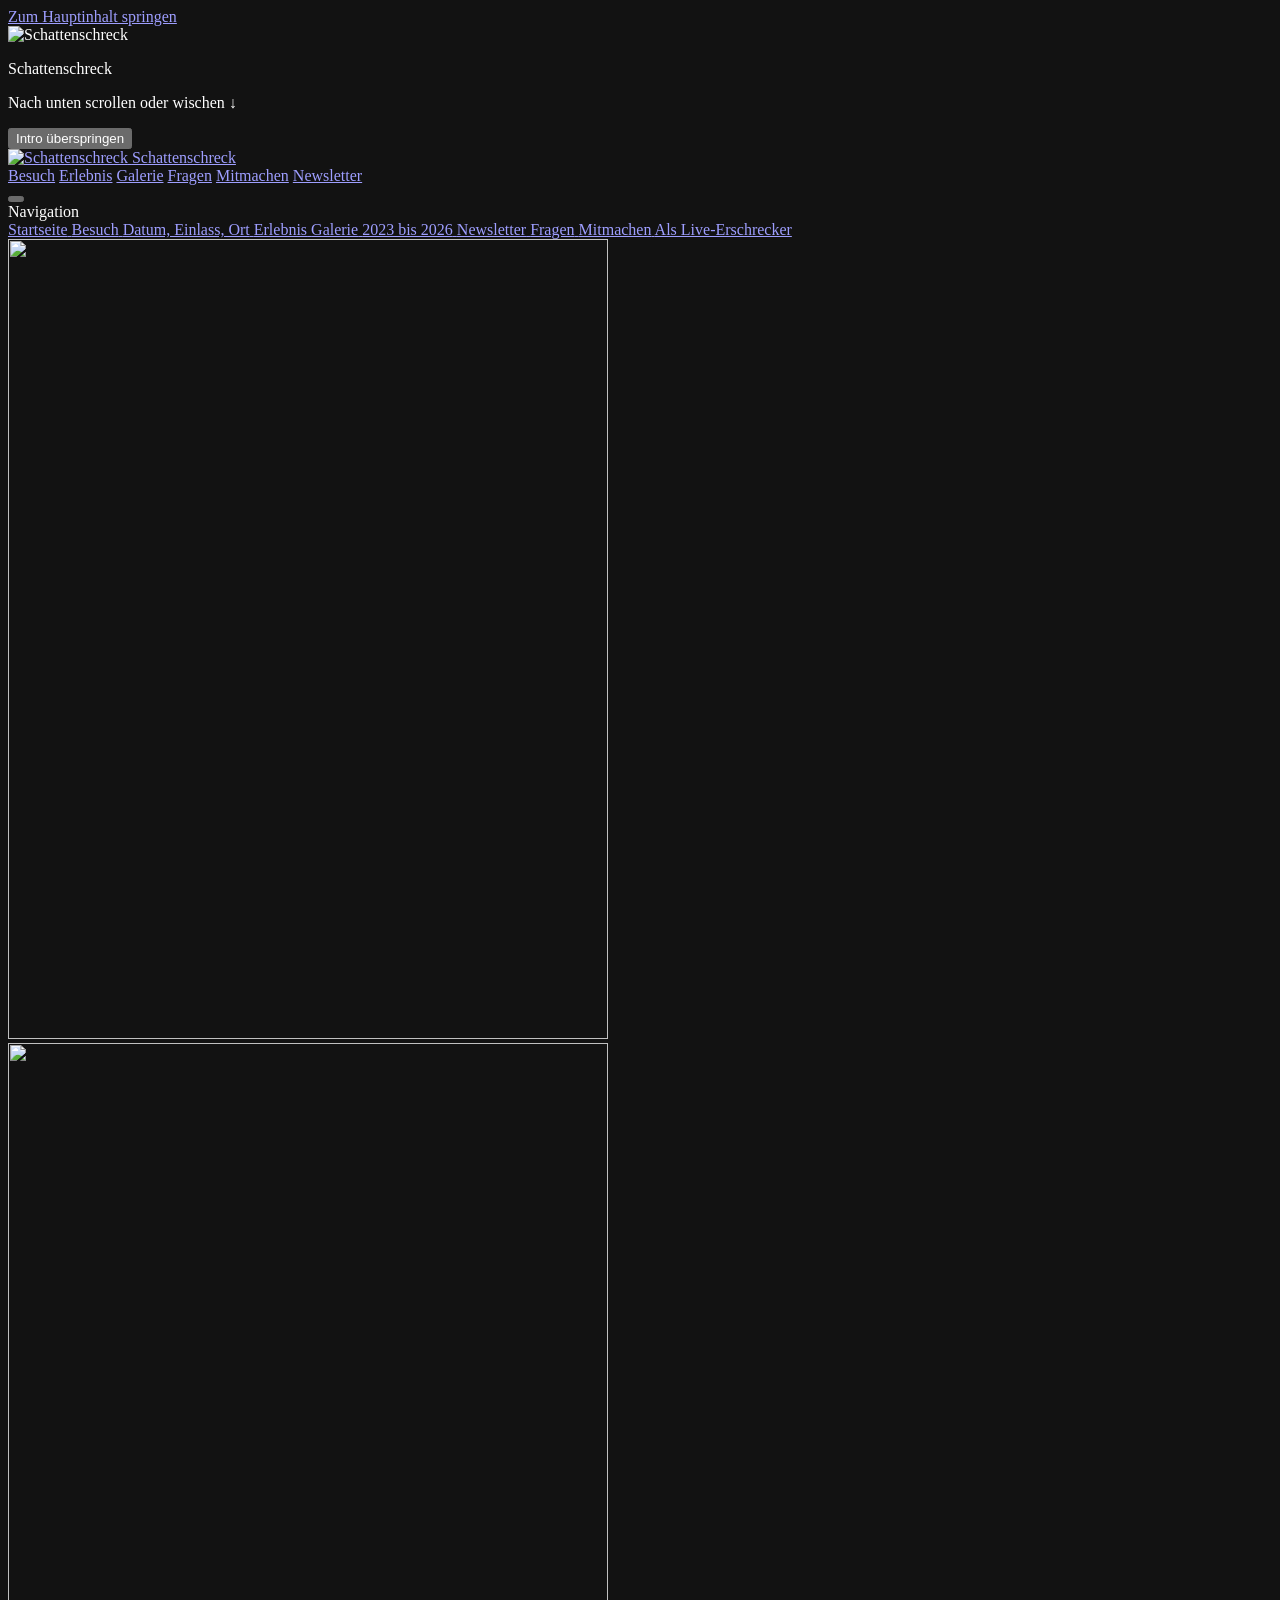
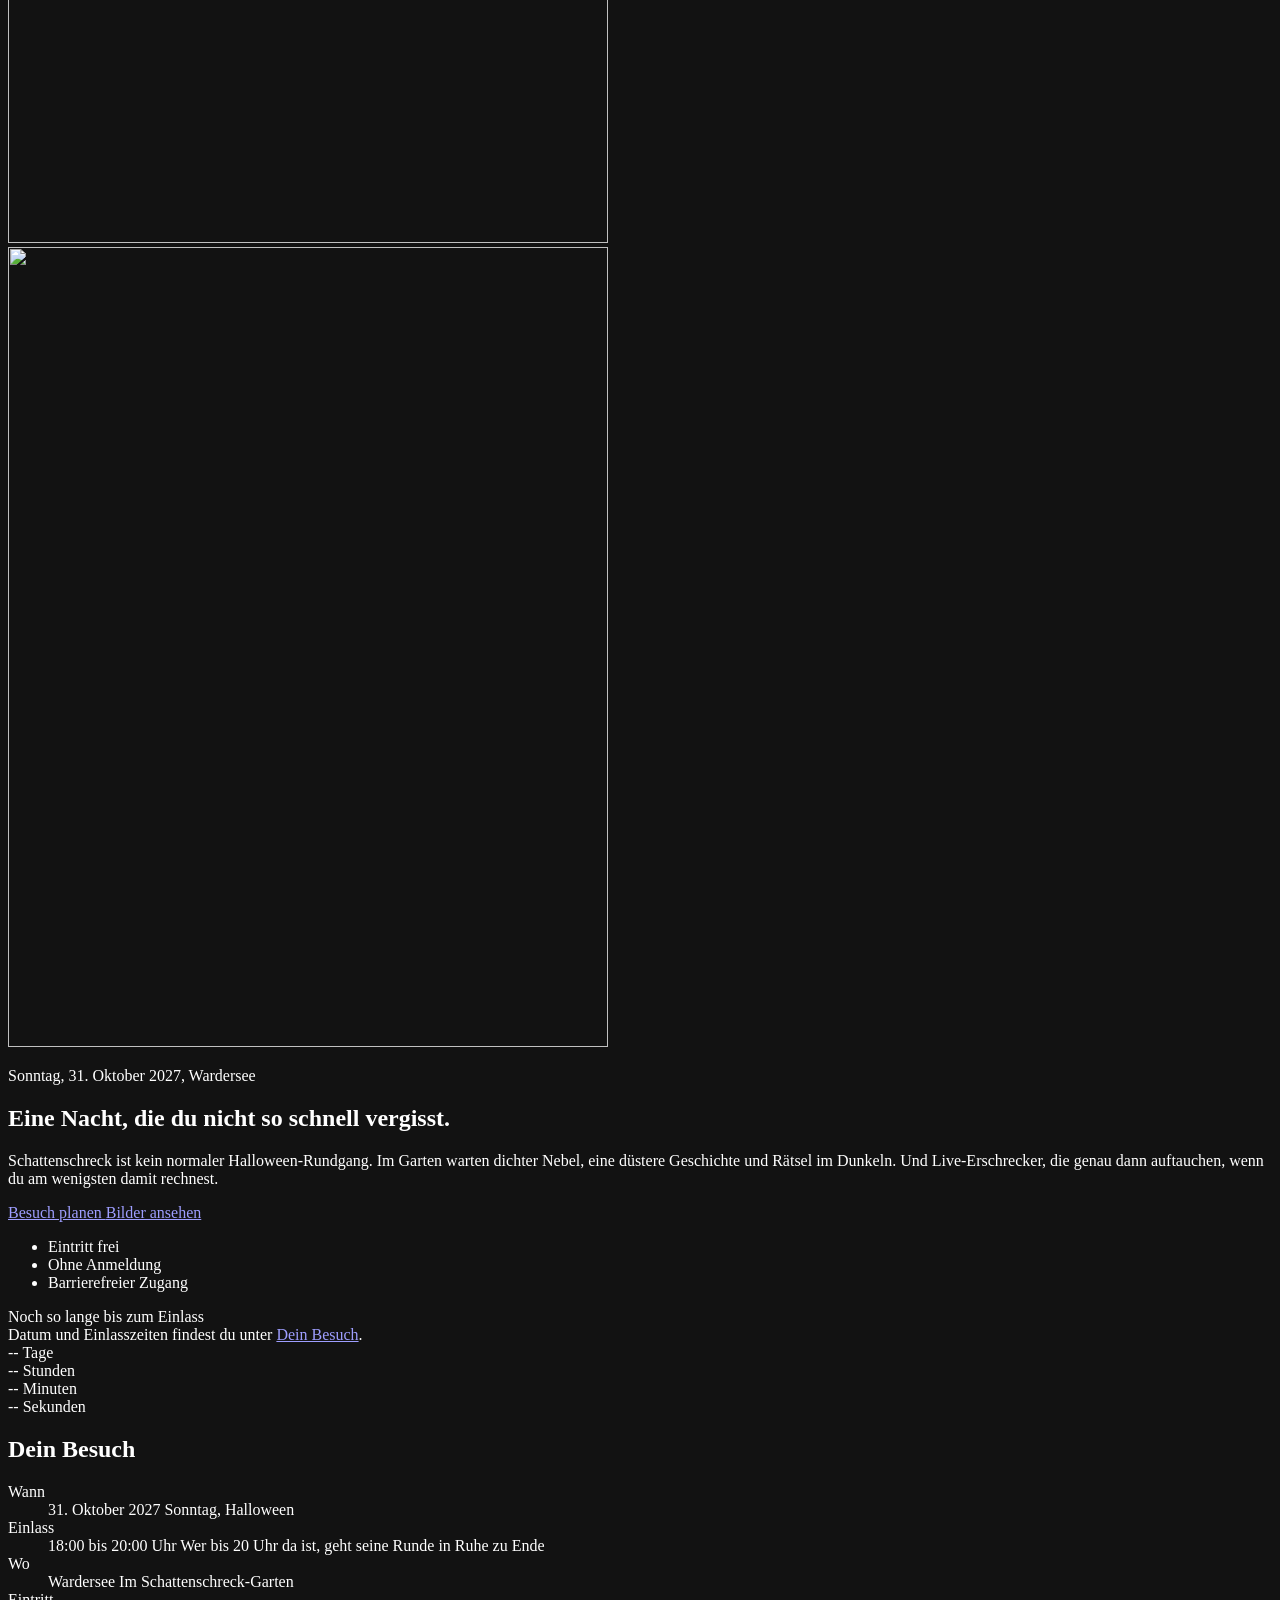
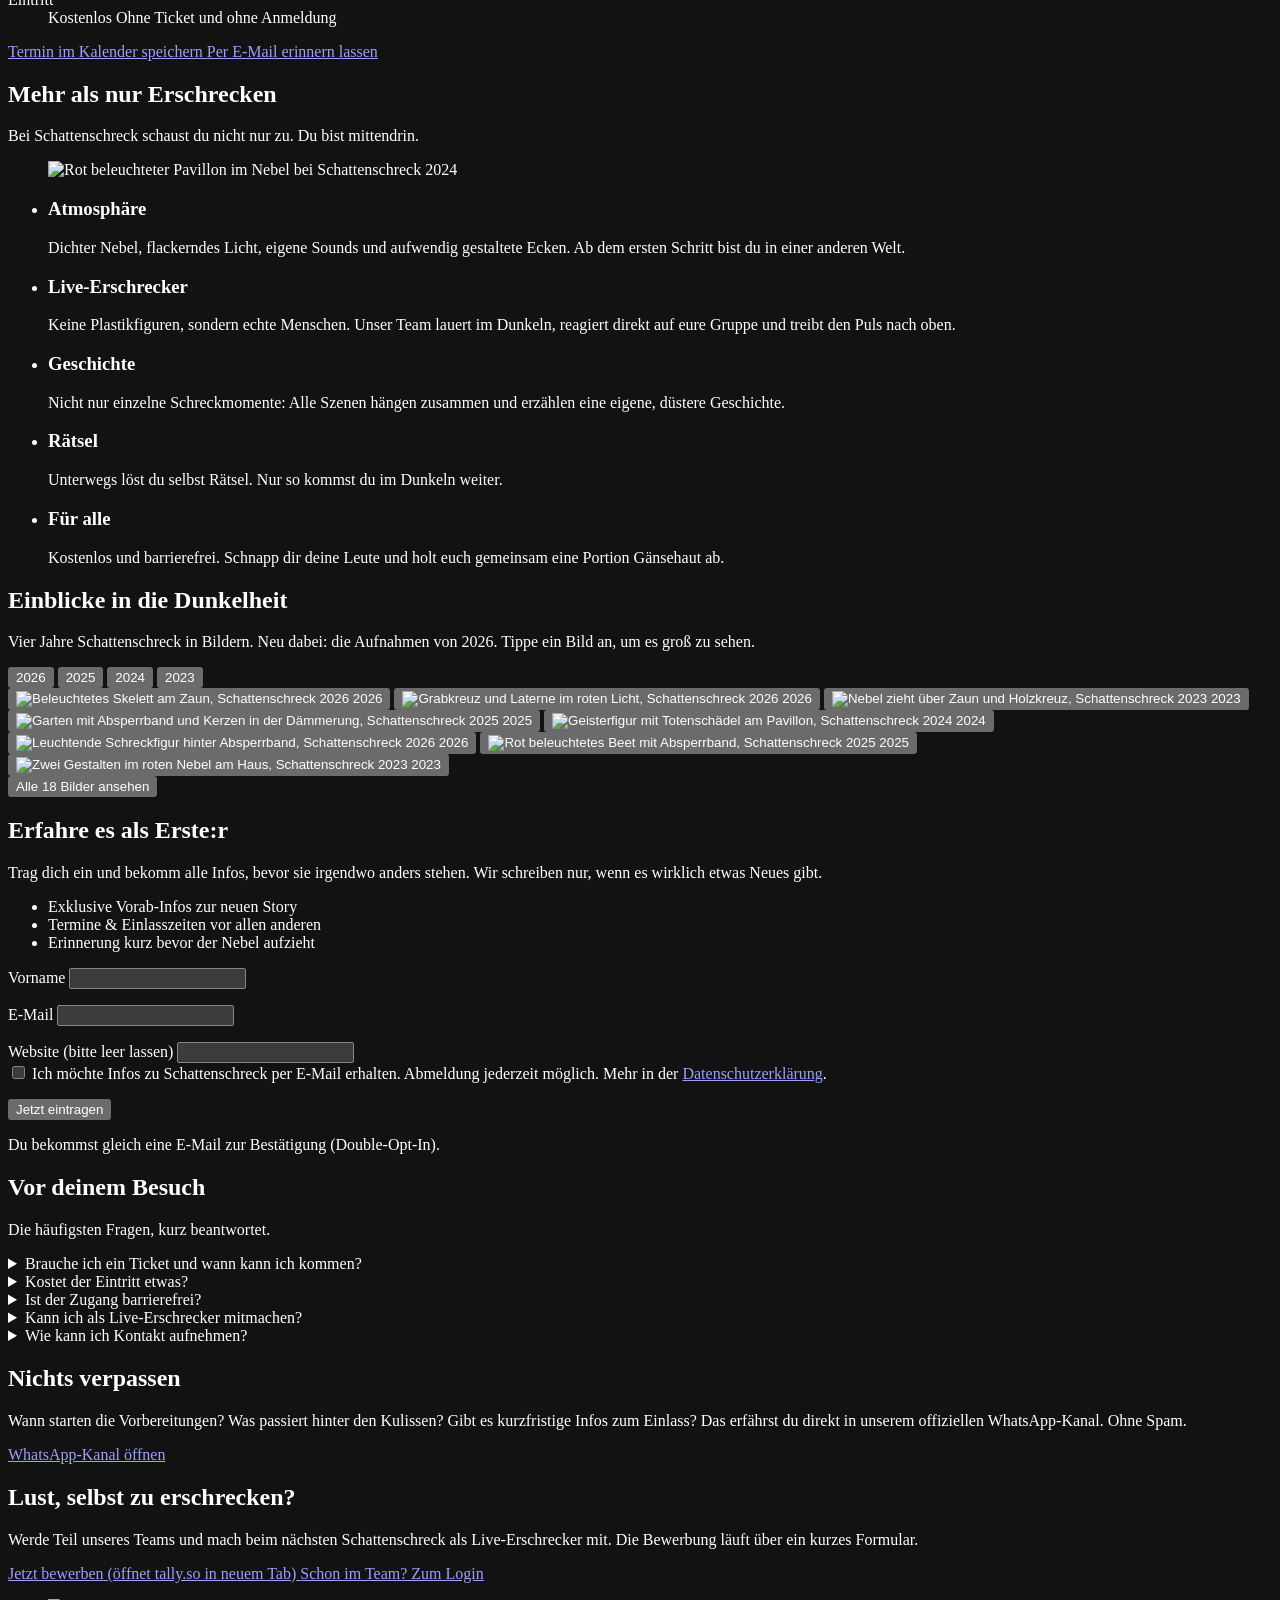
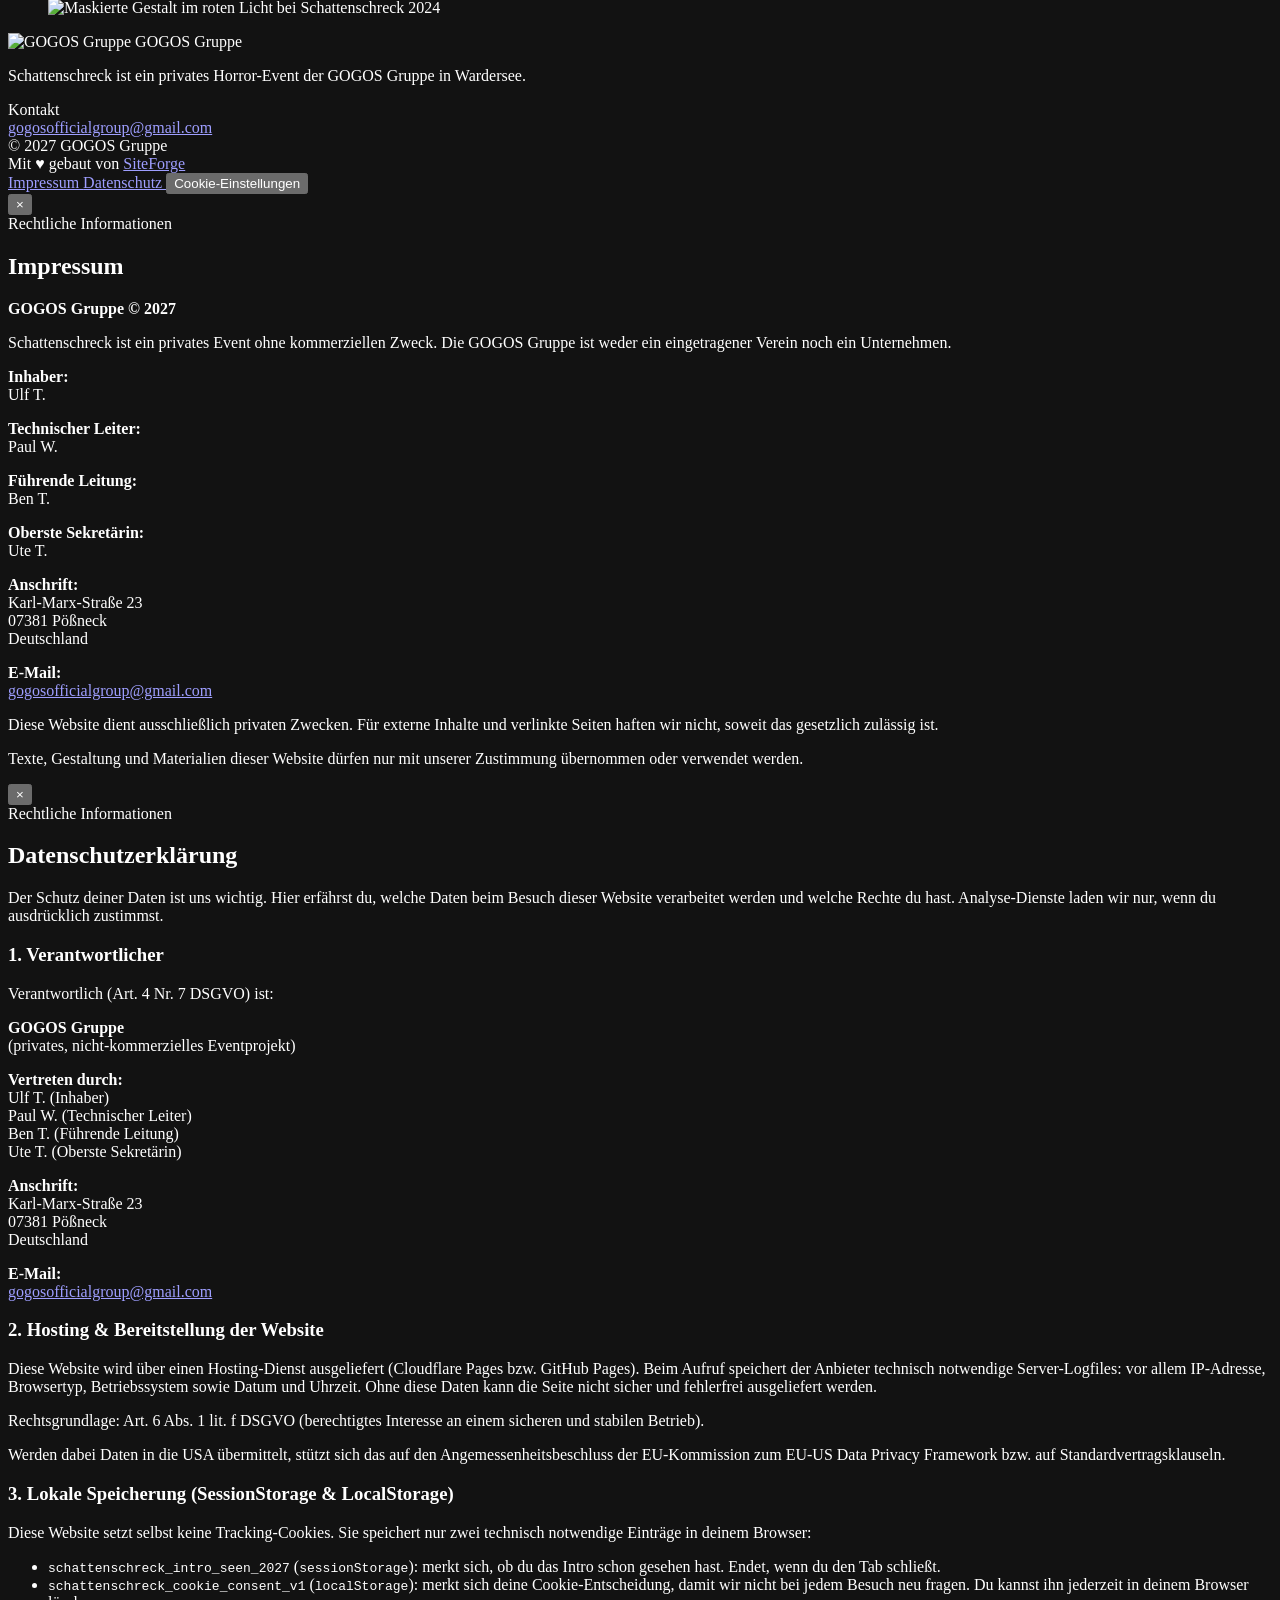
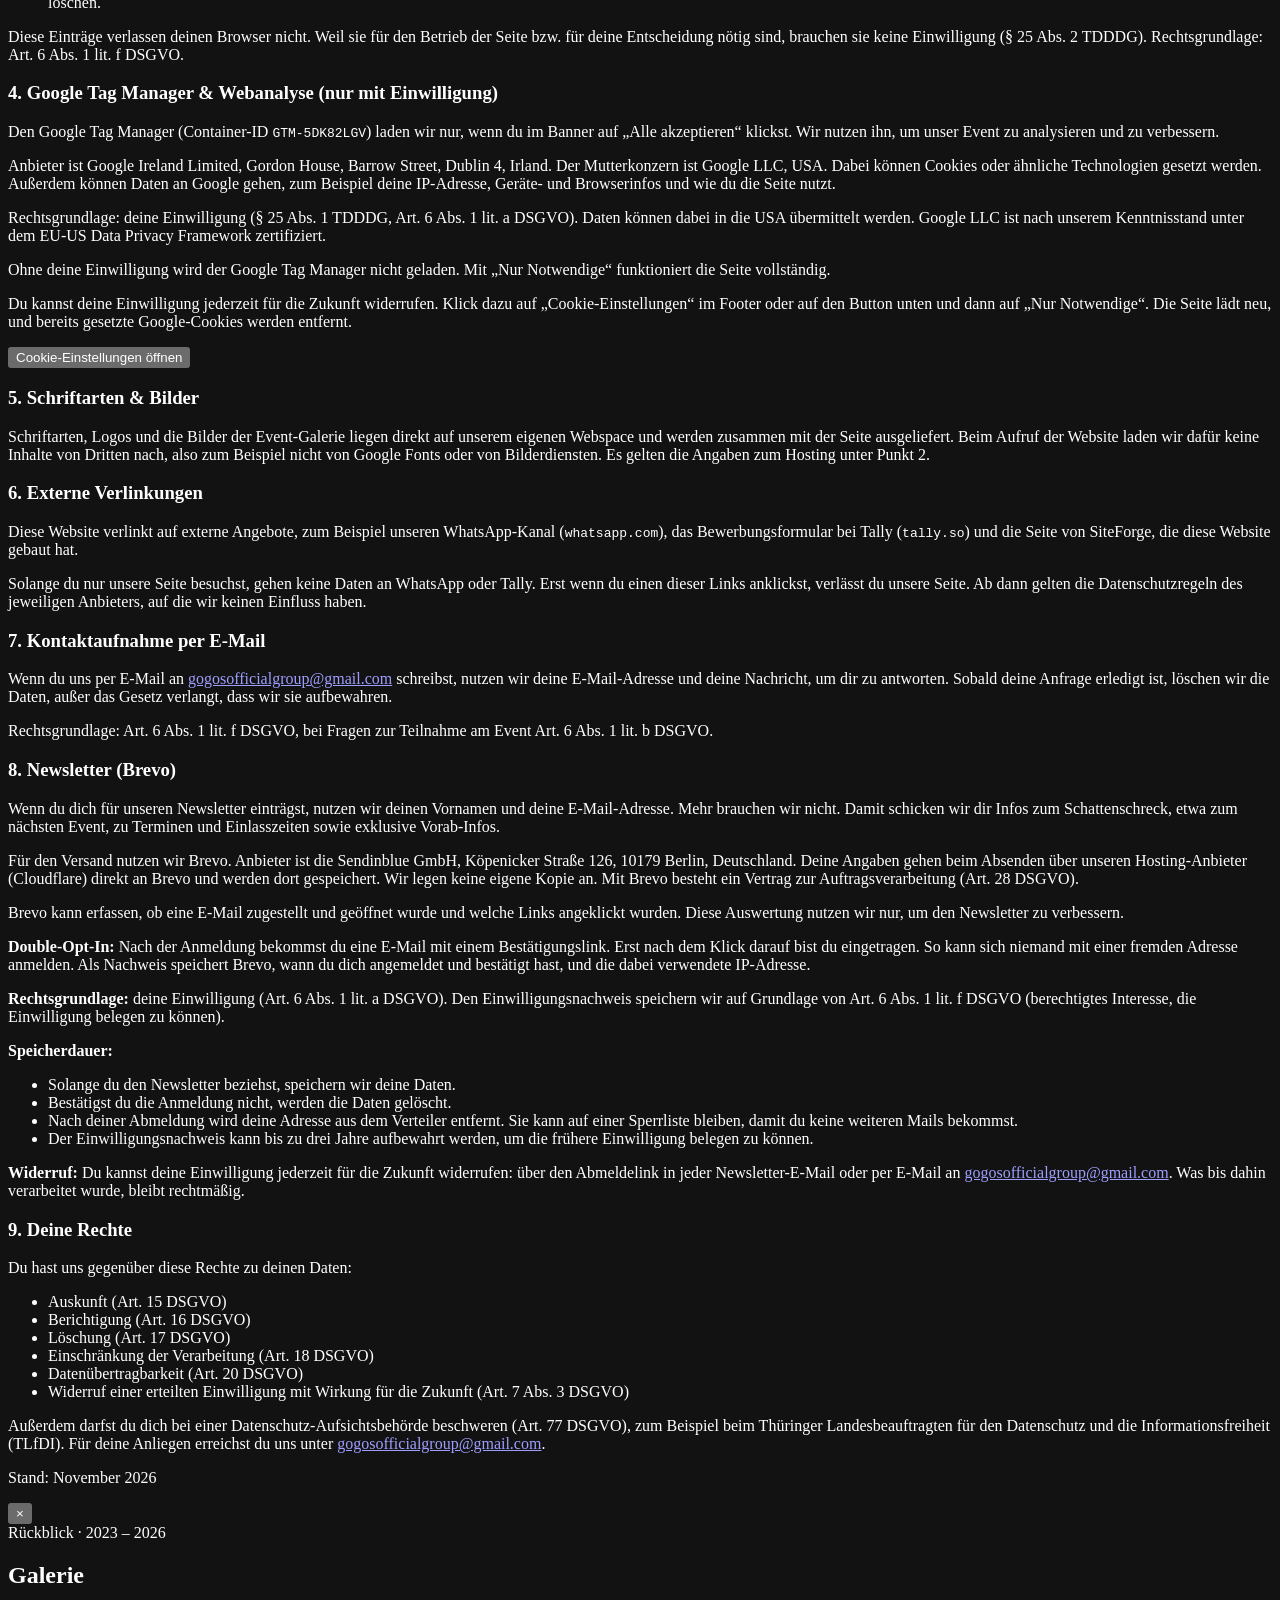
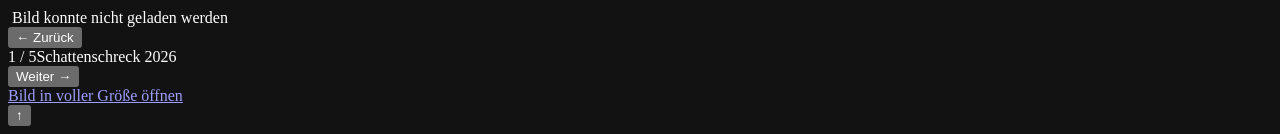
==== commit fb19a2b1: "Startseite neu gestaltet: Foto-Hero, Bild-Galerie, lokale Schriften und Bilder, SEO - Hero mit echte" ====
--- a/public/index.html
+++ b/public/index.html
@@ -3,28 +3,61 @@
 <head>
     <meta charset="UTF-8">
     <meta name="viewport" content="width=device-width, initial-scale=1.0, viewport-fit=cover">
-    <meta name="description" content="Schattenschreck — Kostenloses Horror-Event mit Nebel, Story, Rätseln und Live-Erschreckern am 31. Oktober 2027 ab 18:00 Uhr in Wardersee.">
-    <meta name="theme-color" content="#090909">
+    <title>Schattenschreck 2027: Horror-Event an Halloween in Wardersee</title>
+    <meta name="description" content="Schattenschreck ist das kostenlose Horror-Event an Halloween in Wardersee: Nebel, Story, Rätsel und Live-Erschrecker. Sonntag, 31. Oktober 2027, Einlass 18 bis 20 Uhr.">
+    <meta name="theme-color" content="#060505">
     <meta name="color-scheme" content="dark">
-
-    <!-- Open Graph (nur bestätigte Angaben ohne erfundene Domain) -->
-    <meta property="og:title" content="Schattenschreck — Horror-Event am 31. Oktober 2027 in Wardersee">
-    <meta property="og:description" content="Nebel, Story, Rätsel und Live-Erschrecker. Sonntag, 31.10.2027 ab 18:00 Uhr in Wardersee. Eintritt kostenlos.">
+    <link rel="canonical" href="https://schattenschreck.pages.dev/">
+
+    <!-- Open Graph / Vorschau beim Teilen -->
+    <meta property="og:site_name" content="Schattenschreck">
+    <meta property="og:title" content="Schattenschreck 2027: Horror-Event an Halloween in Wardersee">
+    <meta property="og:description" content="Nebel, Story, Rätsel und Live-Erschrecker. Sonntag, 31.10.2027, Einlass 18 bis 20 Uhr in Wardersee. Eintritt kostenlos.">
     <meta property="og:type" content="website">
     <meta property="og:locale" content="de_DE">
-    <meta property="og:image" content="https://i.imgur.com/Cl27hzM.png">
-    <meta property="og:image:alt" content="Schattenschreck Logo">
-
-    <title>Schattenschreck — Horror-Event am 31. Oktober 2027 in Wardersee</title>
-
-    <link rel="preconnect" href="https://fonts.googleapis.com">
-    <link rel="preconnect" href="https://fonts.gstatic.com" crossorigin>
-    <link href="https://fonts.googleapis.com/css2?family=DM+Sans:wght@400;600;700&family=Oswald:wght@500;600&display=swap" rel="stylesheet">
+    <meta property="og:url" content="https://schattenschreck.pages.dev/">
+    <meta property="og:image" content="https://schattenschreck.pages.dev/images/og.jpg">
+    <meta property="og:image:width" content="1200">
+    <meta property="og:image:height" content="630">
+    <meta property="og:image:alt" content="Schattenschreck-Logo vor rot beleuchtetem Nebel im Garten">
+    <meta name="twitter:card" content="summary_large_image">
+
+    <link rel="icon" href="/favicon.svg" type="image/svg+xml">
+    <link rel="icon" href="/favicon.png" type="image/png" sizes="48x48">
+    <link rel="apple-touch-icon" href="/apple-touch-icon.png">
+
+    <!-- Schriften liegen lokal (kein Google-Fonts-Abruf) -->
+    <link rel="preload" href="/fonts/oswald.woff2" as="font" type="font/woff2" crossorigin>
+    <link rel="preload" href="/fonts/dm-sans.woff2" as="font" type="font/woff2" crossorigin>
 
     <link rel="stylesheet" href="/css/main.css">
 
     <!-- Frühe, synchrone Zustandsvorbereitung vor dem ersten Paint (verhindert Aufblitzen & Layoutsprünge) -->
     <script src="/js/intro-preflight.js"></script>
+
+    <script type="application/ld+json">
+    {
+        "@context": "https://schema.org",
+        "@type": "Event",
+        "name": "Schattenschreck 2027",
+        "description": "Kostenloses Horror-Event an Halloween mit Nebel, Story, Rätseln und Live-Erschreckern.",
+        "startDate": "2027-10-31T18:00:00+01:00",
+        "doorTime": "2027-10-31T18:00:00+01:00",
+        "eventStatus": "https://schema.org/EventScheduled",
+        "eventAttendanceMode": "https://schema.org/OfflineEventAttendanceMode",
+        "isAccessibleForFree": true,
+        "inLanguage": "de",
+        "image": "https://schattenschreck.pages.dev/images/og.jpg",
+        "url": "https://schattenschreck.pages.dev/",
+        "location": {
+            "@type": "Place",
+            "name": "Schattenschreck-Garten",
+            "address": { "@type": "PostalAddress", "addressLocality": "Wardersee", "addressCountry": "DE" }
+        },
+        "organizer": { "@type": "Organization", "name": "GOGOS Gruppe", "url": "https://schattenschreck.pages.dev/" },
+        "offers": { "@type": "Offer", "price": "0", "priceCurrency": "EUR", "availability": "https://schema.org/InStock", "url": "https://schattenschreck.pages.dev/" }
+    }
+    </script>
 </head>
 
 <body>
@@ -47,10 +80,10 @@
             <div class="intro-logo-wrap" id="introLogoWrap">
                 <img
                     class="intro-logo"
-                    src="https://i.imgur.com/Cl27hzM.png"
+                    src="/images/logo.png"
                     alt="Schattenschreck"
-                    width="440"
-                    height="192"
+                    width="485"
+                    height="83"
                     decoding="async"
                     fetchpriority="high"
                     onerror="this.classList.add('img-broken')"
@@ -94,10 +127,10 @@
             >
                 <img
                     class="header-logo"
-                    src="https://i.imgur.com/Cl27hzM.png"
+                    src="/images/logo.png"
                     alt="Schattenschreck"
-                    width="130"
-                    height="44"
+                    width="485"
+                    height="83"
                     decoding="async"
                     onerror="this.classList.add('img-broken')"
                 >
@@ -105,18 +138,12 @@
             </a>
 
             <nav class="desktop-nav" aria-label="Hauptnavigation">
-                <a href="#eckdaten">Besuchsinfos</a>
+                <a href="#eckdaten">Besuch</a>
                 <a href="#erlebnis">Erlebnis</a>
                 <a href="#galerie">Galerie</a>
-                <a href="#faq">FAQ</a>
-                <a
-                    href="https://tally.so/r/VL2y6M"
-                    class="nav-external"
-                    target="_blank"
-                    rel="noopener noreferrer"
-                >
-                    Mitmachen (Team) ↗
-                </a>
+                <a href="#faq">Fragen</a>
+                <a href="#mitmachen">Mitmachen</a>
+                <a href="#newsletter" class="nav-cta">Newsletter</a>
             </nav>
 
             <button
@@ -162,7 +189,8 @@
             </a>
 
             <a href="#eckdaten">
-                <span>Besuchsinfos</span>
+                <span>Besuch</span>
+                <span class="mobile-nav-sub">Datum, Einlass, Ort</span>
             </a>
 
             <a href="#erlebnis">
@@ -171,19 +199,20 @@
 
             <a href="#galerie">
                 <span>Galerie</span>
+                <span class="mobile-nav-sub">2023 bis 2026</span>
             </a>
 
+            <a href="#newsletter">
+                <span>Newsletter</span>
+            </a>
+
             <a href="#faq">
-                <span>FAQ</span>
+                <span>Fragen</span>
             </a>
 
-            <a
-                href="https://tally.so/r/VL2y6M"
-                target="_blank"
-                rel="noopener noreferrer"
-            >
-                <span>Mitmachen ↗</span>
-                <span class="mobile-nav-sub">Nur für Live-Erschrecker</span>
+            <a href="#mitmachen">
+                <span>Mitmachen</span>
+                <span class="mobile-nav-sub">Als Live-Erschrecker</span>
             </a>
         </nav>
     </div>
@@ -193,72 +222,49 @@
     ========================================================= -->
     <main id="top" tabindex="-1">
         <section class="hero" id="mainContent" tabindex="-1">
+            <!-- Drei Aufnahmen aus dem Garten; auf dem Handy bleibt nur die mittlere als Hintergrund -->
+            <div class="hero-visual" aria-hidden="true">
+                <div class="hero-photo hero-photo-1"><img src="/images/galerie/2024-2.webp" alt="" width="600" height="800" decoding="async"></div>
+                <div class="hero-photo hero-photo-2"><img src="/images/galerie/2023-1.webp" alt="" width="600" height="800" decoding="async" fetchpriority="high"></div>
+                <div class="hero-photo hero-photo-3"><img src="/images/galerie/2023-2.webp" alt="" width="600" height="800" decoding="async"></div>
+                <div class="hero-fog"></div>
+            </div>
+
             <div class="container hero-inner" id="heroInner">
-                <div class="hero-topline">
-                    <span>
-                        <time datetime="2027-10-31">31. Oktober 2027</time> · ab <time datetime="18:00">18:00 Uhr</time> · Wardersee
-                    </span>
-                </div>
-
-                <div class="hero-grid">
-                    <div class="hero-logo-area">
-                        <div class="hero-logo-frame">
-                            <img
-                                class="hero-logo"
-                                src="https://i.imgur.com/Cl27hzM.png"
-                                alt="Schattenschreck Logo"
-                                width="640"
-                                height="280"
-                                decoding="async"
-                                fetchpriority="high"
-                                onerror="this.classList.add('img-broken')"
-                            >
-                            <span class="img-fallback-text">Schattenschreck</span>
-                        </div>
-                    </div>
-
-                    <div class="hero-info">
-                        <h1 class="hero-title">
-                            <span class="hero-kicker">
-                                Schattenschreck · Horror-Event in Wardersee
-                            </span>
-                            Eine Nacht, die du nicht so schnell vergisst.
-                        </h1>
-
-                        <p class="hero-description">
-                            Kein normaler Halloween-Rundgang. Im Schattenschreck-Garten
-                            warten dichter Nebel, eine düstere Story und Rätsel im Dunkeln.
-                            Und echte Live-Erschrecker, die genau dann auftauchen,
-                            wenn du am wenigsten damit rechnest.
-                        </p>
-
-                        <div class="hero-badges" aria-label="Wichtige Kurzinfos">
-                            <span class="hero-badge hero-badge-highlight">
-                                Eintritt kostenlos
-                            </span>
-                            <span class="hero-badge">
-                                Barrierefreier Zugang
-                            </span>
-                            <span class="hero-badge">
-                                Ohne Voranmeldung
-                            </span>
-                        </div>
-
-                        <div class="hero-actions">
-                            <a href="#eckdaten" class="primary-button">
-                                Besuchsinfos ansehen ↓
-                            </a>
-                            <a href="#faq" class="secondary-button">
-                                Häufige Fragen
-                            </a>
-                        </div>
-                    </div>
-                </div>
+                <p class="hero-date">
+                    <span><time datetime="2027-10-31">Sonntag, 31. Oktober 2027</time>, Wardersee</span>
+                </p>
+
+                <h1 class="hero-title">
+                    Eine Nacht, die du nicht so schnell vergisst.
+                </h1>
+
+                <p class="hero-description">
+                    Schattenschreck ist kein normaler Halloween-Rundgang. Im Garten
+                    warten dichter Nebel, eine düstere Geschichte und Rätsel im Dunkeln.
+                    Und Live-Erschrecker, die genau dann auftauchen, wenn du
+                    am wenigsten damit rechnest.
+                </p>
+
+                <div class="hero-actions">
+                    <a href="#eckdaten" class="primary-button">
+                        Besuch planen
+                    </a>
+                    <a href="#galerie" class="secondary-button">
+                        Bilder ansehen
+                    </a>
+                </div>
+
+                <ul class="hero-facts" aria-label="Wichtige Kurzinfos">
+                    <li>Eintritt frei</li>
+                    <li>Ohne Anmeldung</li>
+                    <li>Barrierefreier Zugang</li>
+                </ul>
 
                 <div class="countdown-section" id="countdownSection">
                     <div class="countdown-header">
                         <div class="countdown-title">
-                            Bis zum Schattenschreck 2027
+                            Noch so lange bis zum Einlass
                         </div>
 
                         <div
@@ -271,7 +277,7 @@
 
                     <!-- Statischer Fallback ohne JavaScript -->
                     <div class="countdown-fallback">
-                        Datum und Einlasszeiten findest du in den <a href="#eckdaten">Besuchsinfos</a>.
+                        Datum und Einlasszeiten findest du unter <a href="#eckdaten">Dein Besuch</a>.
                     </div>
 
                     <!-- Dynamischer Countdown mit JavaScript (Sekundentakt für Screenreader ausgeblendet) -->
@@ -297,36 +303,43 @@
                         </div>
                     </div>
                 </div>
-
             </div>
         </section>
 
+        <!-- Flatterband wie im Garten: trennt Hero und Inhalt -->
+        <div class="tape" aria-hidden="true"></div>
+
         <!-- =========================================================
-             BESUCHSINFOS / ECKDATEN
+             DEIN BESUCH / ECKDATEN
         ========================================================= -->
-        <section class="quick-info" id="eckdaten" aria-label="Wichtige Eckdaten zum Besuch">
+        <section class="section visit" id="eckdaten" aria-labelledby="eckdatenHeading">
             <div class="container">
+                <h2 class="section-title reveal" id="eckdatenHeading">
+                    Dein Besuch
+                </h2>
+
                 <dl class="quick-grid reveal">
                     <div class="quick-item">
-                        <dt class="quick-label">Datum</dt>
+                        <dt class="quick-label">Wann</dt>
                         <dd class="quick-value">
-                            <time datetime="2027-10-31">Sonntag, 31. Oktober 2027</time>
+                            <time datetime="2027-10-31">31. Oktober 2027</time>
+                            <span class="quick-sub">Sonntag, Halloween</span>
                         </dd>
                     </div>
 
                     <div class="quick-item">
-                        <dt class="quick-label">Beginn &amp; Einlass</dt>
+                        <dt class="quick-label">Einlass</dt>
                         <dd class="quick-value">
-                            Ab <time datetime="18:00">18:00 Uhr</time>
-                            <span class="quick-sub">Letzter Einlass: <time datetime="20:00">20:00 Uhr</time></span>
+                            <time datetime="18:00">18:00</time> bis <time datetime="20:00">20:00 Uhr</time>
+                            <span class="quick-sub">Wer bis 20 Uhr da ist, geht seine Runde in Ruhe zu Ende</span>
                         </dd>
                     </div>
 
                     <div class="quick-item">
-                        <dt class="quick-label">Ort</dt>
+                        <dt class="quick-label">Wo</dt>
                         <dd class="quick-value">
                             Wardersee
-                            <span class="quick-sub">Schattenschreck-Garten</span>
+                            <span class="quick-sub">Im Schattenschreck-Garten</span>
                         </dd>
                     </div>
 
@@ -334,129 +347,149 @@
                         <dt class="quick-label">Eintritt</dt>
                         <dd class="quick-value">
                             Kostenlos
-                            <span class="quick-sub">Ohne Anmeldung · Einfach vorbeikommen</span>
+                            <span class="quick-sub">Ohne Ticket und ohne Anmeldung</span>
                         </dd>
                     </div>
                 </dl>
+
+                <div class="visit-actions reveal">
+                    <a class="secondary-button" href="/schattenschreck-2027.ics" download>
+                        Termin im Kalender speichern
+                    </a>
+                    <a class="text-link" href="#newsletter">
+                        Per E-Mail erinnern lassen
+                    </a>
+                </div>
             </div>
         </section>
 
         <!-- =========================================================
              DAS ERLEBNIS
         ========================================================= -->
-        <section class="section" id="erlebnis" aria-labelledby="erlebnisHeading">
-            <div class="container">
-                <div class="section-label reveal">
-                    Das Erlebnis
-                </div>
-
-                <h2 class="section-title reveal delay-1" id="erlebnisHeading">
-                    Mehr als nur<br>
-                    Erschrecken.
-                </h2>
-
-                <p class="section-text reveal delay-2">
-                    Bei Schattenschreck schaust du nicht nur zu.
-                    Du bist mittendrin.
-                </p>
-
-                <div class="experience-grid">
-                    <article class="experience-card reveal">
-                        <span class="experience-number" aria-hidden="true">
-                            01 / 05
-                        </span>
+        <section class="section experience" id="erlebnis" aria-labelledby="erlebnisHeading">
+            <div class="container experience-layout">
+                <div class="experience-intro">
+                    <h2 class="section-title reveal" id="erlebnisHeading">
+                        Mehr als nur Erschrecken
+                    </h2>
+
+                    <p class="section-text reveal">
+                        Bei Schattenschreck schaust du nicht nur zu.
+                        Du bist mittendrin.
+                    </p>
+
+                    <figure class="experience-photo reveal">
+                        <img src="/images/galerie/2024-1.webp" alt="Rot beleuchteter Pavillon im Nebel bei Schattenschreck 2024" width="600" height="800" decoding="async" loading="lazy">
+                    </figure>
+                </div>
+
+                <ul class="experience-list">
+                    <li class="experience-item reveal">
                         <h3>Atmosphäre</h3>
                         <p>
                             Dichter Nebel, flackerndes Licht, eigene Sounds und aufwendig gestaltete Ecken. Ab dem ersten Schritt bist du in einer anderen Welt.
                         </p>
-                    </article>
-
-                    <article class="experience-card reveal delay-1">
-                        <span class="experience-number" aria-hidden="true">
-                            02 / 05
-                        </span>
+                    </li>
+
+                    <li class="experience-item reveal">
                         <h3>Live-Erschrecker</h3>
                         <p>
                             Keine Plastikfiguren, sondern echte Menschen. Unser Team lauert im Dunkeln, reagiert direkt auf eure Gruppe und treibt den Puls nach oben.
                         </p>
-                    </article>
-
-                    <article class="experience-card reveal delay-2">
-                        <span class="experience-number" aria-hidden="true">
-                            03 / 05
-                        </span>
+                    </li>
+
+                    <li class="experience-item reveal">
                         <h3>Geschichte</h3>
                         <p>
                             Nicht nur einzelne Schreckmomente: Alle Szenen hängen zusammen und erzählen eine eigene, düstere Geschichte.
                         </p>
-                    </article>
-
-                    <article class="experience-card reveal delay-3">
-                        <span class="experience-number" aria-hidden="true">
-                            04 / 05
-                        </span>
+                    </li>
+
+                    <li class="experience-item reveal">
                         <h3>Rätsel</h3>
                         <p>
                             Unterwegs löst du selbst Rätsel. Nur so kommst du im Dunkeln weiter.
                         </p>
-                    </article>
-
-                    <article class="experience-card reveal">
-                        <span class="experience-number" aria-hidden="true">
-                            05 / 05
-                        </span>
+                    </li>
+
+                    <li class="experience-item reveal">
                         <h3>Für alle</h3>
                         <p>
                             Kostenlos und barrierefrei. Schnapp dir deine Leute und holt euch gemeinsam eine Portion Gänsehaut ab.
                         </p>
-                    </article>
-                </div>
+                    </li>
+                </ul>
             </div>
         </section>
 
         <!-- =========================================================
-             GALERIE (TEASER – ÖFFNET DAS GALERIE-OVERLAY)
+             GALERIE (BILDER ÖFFNEN DAS GALERIE-OVERLAY)
         ========================================================= -->
-        <section class="gallery-section" id="galerie" aria-labelledby="galerieHeading">
+        <section class="section gallery-section" id="galerie" aria-labelledby="galerieHeading">
             <div class="container">
-                <div class="gallery-card reveal">
-                    <div class="gallery-card-badge">
-                        <span class="hero-badge hero-badge-highlight">
-                            Neue Bilder von 2026 veröffentlicht
-                        </span>
-                    </div>
-
-                    <div class="section-label">
-                        Rückblick · 4 Jahre Schattenschreck
-                    </div>
-
-                    <h2 class="gallery-card-title" id="galerieHeading">
-                        Einblicke in<br>
-                        die Dunkelheit.
-                    </h2>
-
-                    <p class="gallery-card-text">
-                        Klick dich durch die Highlights von 2023 bis 2026.
-                    </p>
-
-                    <div class="gallery-card-actions">
-                        <button
-                            type="button"
-                            class="primary-button"
-                            data-gallery-open
-                            aria-haspopup="dialog"
-                            aria-controls="galleryModal"
-                        >
-                            Galerie öffnen (2023–2026)
-                        </button>
-
-                        <div class="gallery-year-buttons" role="group" aria-label="Direkt zu einem Jahr springen">
-                            <button type="button" class="secondary-button" data-gallery-open data-gallery-year="2026">2026</button>
-                            <button type="button" class="secondary-button" data-gallery-open data-gallery-year="2025">2025</button>
-                            <button type="button" class="secondary-button" data-gallery-open data-gallery-year="2024">2024</button>
-                            <button type="button" class="secondary-button" data-gallery-open data-gallery-year="2023">2023</button>
-                        </div>
-                    </div>
+                <div class="gallery-head">
+                    <div>
+                        <h2 class="section-title reveal" id="galerieHeading">
+                            Einblicke in die Dunkelheit
+                        </h2>
+
+                        <p class="section-text reveal">
+                            Vier Jahre Schattenschreck in Bildern. Neu dabei: die Aufnahmen von 2026.
+                            Tippe ein Bild an, um es groß zu sehen.
+                        </p>
+                    </div>
+
+                    <div class="gallery-year-buttons reveal" role="group" aria-label="Galerie eines Jahres öffnen">
+                        <button type="button" class="secondary-button" data-gallery-open data-gallery-year="2026">2026</button>
+                        <button type="button" class="secondary-button" data-gallery-open data-gallery-year="2025">2025</button>
+                        <button type="button" class="secondary-button" data-gallery-open data-gallery-year="2024">2024</button>
+                        <button type="button" class="secondary-button" data-gallery-open data-gallery-year="2023">2023</button>
+                    </div>
+                </div>
+
+                <div class="shots reveal">
+                    <button type="button" class="shot" data-gallery-open data-gallery-year="2026" data-gallery-index="0">
+                        <img src="/images/galerie/2026-1.webp" alt="Beleuchtetes Skelett am Zaun, Schattenschreck 2026" width="600" height="800" decoding="async" loading="lazy">
+                        <span class="shot-year" aria-hidden="true">2026</span>
+                    </button>
+                    <button type="button" class="shot" data-gallery-open data-gallery-year="2026" data-gallery-index="1">
+                        <img src="/images/galerie/2026-2.webp" alt="Grabkreuz und Laterne im roten Licht, Schattenschreck 2026" width="600" height="800" decoding="async" loading="lazy">
+                        <span class="shot-year" aria-hidden="true">2026</span>
+                    </button>
+                    <button type="button" class="shot" data-gallery-open data-gallery-year="2023" data-gallery-index="2">
+                        <img src="/images/galerie/2023-3.webp" alt="Nebel zieht über Zaun und Holzkreuz, Schattenschreck 2023" width="600" height="800" decoding="async" loading="lazy">
+                        <span class="shot-year" aria-hidden="true">2023</span>
+                    </button>
+                    <button type="button" class="shot" data-gallery-open data-gallery-year="2025" data-gallery-index="4">
+                        <img src="/images/galerie/2025-5.webp" alt="Garten mit Absperrband und Kerzen in der Dämmerung, Schattenschreck 2025" width="600" height="800" decoding="async" loading="lazy">
+                        <span class="shot-year" aria-hidden="true">2025</span>
+                    </button>
+                    <button type="button" class="shot" data-gallery-open data-gallery-year="2024" data-gallery-index="3">
+                        <img src="/images/galerie/2024-4.webp" alt="Geisterfigur mit Totenschädel am Pavillon, Schattenschreck 2024" width="600" height="800" decoding="async" loading="lazy">
+                        <span class="shot-year" aria-hidden="true">2024</span>
+                    </button>
+                    <button type="button" class="shot" data-gallery-open data-gallery-year="2026" data-gallery-index="3">
+                        <img src="/images/galerie/2026-4.webp" alt="Leuchtende Schreckfigur hinter Absperrband, Schattenschreck 2026" width="600" height="800" decoding="async" loading="lazy">
+                        <span class="shot-year" aria-hidden="true">2026</span>
+                    </button>
+                    <button type="button" class="shot" data-gallery-open data-gallery-year="2025" data-gallery-index="1">
+                        <img src="/images/galerie/2025-2.webp" alt="Rot beleuchtetes Beet mit Absperrband, Schattenschreck 2025" width="600" height="800" decoding="async" loading="lazy">
+                        <span class="shot-year" aria-hidden="true">2025</span>
+                    </button>
+                    <button type="button" class="shot" data-gallery-open data-gallery-year="2023" data-gallery-index="1">
+                        <img src="/images/galerie/2023-2.webp" alt="Zwei Gestalten im roten Nebel am Haus, Schattenschreck 2023" width="600" height="800" decoding="async" loading="lazy">
+                        <span class="shot-year" aria-hidden="true">2023</span>
+                    </button>
+                </div>
+
+                <div class="gallery-more reveal">
+                    <button
+                        type="button"
+                        class="primary-button"
+                        data-gallery-open
+                    >
+                        Alle 18 Bilder ansehen
+                    </button>
                 </div>
             </div>
         </section>
@@ -469,13 +502,8 @@
             <div class="container">
                 <div class="newsletter-card reveal">
                     <div class="newsletter-copy">
-                        <div class="section-label">
-                            Newsletter · Schattenschreck 2027
-                        </div>
-
                         <h2 class="newsletter-title" id="newsletterHeading">
-                            Erfahre es<br>
-                            als Erste:r.
+                            Erfahre es als Erste:r
                         </h2>
 
                         <p class="newsletter-text">
@@ -598,17 +626,12 @@
         ========================================================= -->
         <section class="section" id="faq" aria-labelledby="faqHeading">
             <div class="container">
-                <div class="section-label reveal">
-                    Fragen &amp; Antworten
-                </div>
-
-                <h2 class="section-title reveal delay-1" id="faqHeading">
-                    Vor deinem<br>
-                    Besuch.
+                <h2 class="section-title reveal" id="faqHeading">
+                    Vor deinem Besuch
                 </h2>
 
-                <p class="section-text reveal delay-2">
-                    Alles Wichtige für deinen Besuch auf einen Blick.
+                <p class="section-text reveal">
+                    Die häufigsten Fragen, kurz beantwortet.
                 </p>
 
                 <div class="faq-list">
@@ -675,7 +698,7 @@
                                         href="https://tally.so/r/VL2y6M"
                                         target="_blank"
                                         rel="noopener noreferrer"
-                                    >Bewerbungsformular ↗</a>
+                                    >Bewerbungsformular</a>
                                     ein.
                                 </p>
                             </div>
@@ -708,13 +731,8 @@
             <div class="container">
                 <div class="whatsapp-card reveal">
                     <div>
-                        <div class="whatsapp-label">
-                            Offizielle Updates
-                        </div>
-
                         <h2 class="whatsapp-title" id="whatsappHeading">
-                            Nichts<br>
-                            verpassen.
+                            Nichts verpassen
                         </h2>
 
                         <p class="whatsapp-text">
@@ -730,9 +748,45 @@
                         target="_blank"
                         rel="noopener noreferrer"
                     >
-                        WhatsApp-Kanal öffnen ↗
+                        WhatsApp-Kanal öffnen
                     </a>
                 </div>
+            </div>
+        </section>
+
+        <!-- =========================================================
+             MITMACHEN (LIVE-ERSCHRECKER)
+        ========================================================= -->
+        <section class="section join" id="mitmachen" aria-labelledby="mitmachenHeading">
+            <div class="container join-layout">
+                <div class="join-copy reveal">
+                    <h2 class="section-title" id="mitmachenHeading">
+                        Lust, selbst zu erschrecken?
+                    </h2>
+
+                    <p class="section-text">
+                        Werde Teil unseres Teams und mach beim nächsten Schattenschreck
+                        als Live-Erschrecker mit. Die Bewerbung läuft über ein kurzes Formular.
+                    </p>
+
+                    <div class="join-actions">
+                        <a
+                            class="primary-button"
+                            href="https://tally.so/r/VL2y6M"
+                            target="_blank"
+                            rel="noopener noreferrer"
+                        >
+                            Jetzt bewerben<span class="sr-only"> (öffnet tally.so in neuem Tab)</span>
+                        </a>
+                        <a class="text-link" href="/login.html">
+                            Schon im Team? Zum Login
+                        </a>
+                    </div>
+                </div>
+
+                <figure class="join-photo reveal">
+                    <img src="/images/galerie/2024-3.webp" alt="Maskierte Gestalt im roten Licht bei Schattenschreck 2024" width="600" height="800" decoding="async" loading="lazy">
+                </figure>
             </div>
         </section>
 
@@ -748,10 +802,10 @@
                     <div class="footer-logo-frame">
                         <img
                             class="footer-logo"
-                            src="https://i.imgur.com/CAD6jqP.png"
+                            src="/images/gogos.webp"
                             alt="GOGOS Gruppe"
-                            width="145"
-                            height="52"
+                            width="290"
+                            height="104"
                             loading="lazy"
                             decoding="async"
                             onerror="this.classList.add('img-broken')"
@@ -776,27 +830,6 @@
                         gogosofficialgroup@gmail.com
                     </a>
                 </div>
-            </div>
-
-            <div class="application-info">
-                <div class="application-copy">
-                    <div class="application-label">
-                        Lust, selbst zu erschrecken?
-                    </div>
-
-                    <p class="application-text">
-                        Werde Teil unseres Teams und mach beim nächsten Schattenschreck als Live-Erschrecker mit.
-                    </p>
-                </div>
-
-                <a
-                    class="application-link"
-                    href="https://tally.so/r/VL2y6M"
-                    target="_blank"
-                    rel="noopener noreferrer"
-                >
-                    Bewerbung öffnen ↗
-                </a>
             </div>
 
             <div class="footer-bottom">
@@ -1070,26 +1103,14 @@
                     </button>
                 </p>
 
-                <h3>5. Externe Medien &amp; Schriftarten</h3>
-                <p>
-                    Damit die Seite richtig angezeigt wird, laden wir einige
-                    Inhalte von externen Servern:
-                </p>
-                <ul>
-                    <li>Schriftarten (Google Fonts) von <code>fonts.googleapis.com</code> und <code>fonts.gstatic.com</code> (Google Ireland Limited, Irland)</li>
-                    <li>das Logo von <code>i.imgur.com</code> (Imgur)</li>
-                    <li>die Bilder der Event-Galerie von <code>i.postimg.cc</code> (Postimages)</li>
-                </ul>
-                <p>
-                    Dabei geht deine IP-Adresse an den jeweiligen Anbieter, sonst
-                    können die Inhalte nicht ausgeliefert werden. Diese Inhalte
-                    werden unabhängig von deiner Cookie-Auswahl geladen, weil
-                    sie zur Darstellung der Seite gehören.
-                </p>
-                <p>
-                    Rechtsgrundlage: Art. 6 Abs. 1 lit. f DSGVO (berechtigtes
-                    Interesse an einer einheitlichen und ansprechenden
-                    Darstellung).
+                <h3>5. Schriftarten &amp; Bilder</h3>
+                <p>
+                    Schriftarten, Logos und die Bilder der Event-Galerie liegen
+                    direkt auf unserem eigenen Webspace und werden zusammen mit
+                    der Seite ausgeliefert. Beim Aufruf der Website laden wir
+                    dafür keine Inhalte von Dritten nach, also zum Beispiel
+                    nicht von Google Fonts oder von Bilderdiensten. Es gelten
+                    die Angaben zum Hosting unter Punkt 2.
                 </p>
 
                 <h3>6. Externe Verlinkungen</h3>
@@ -1251,7 +1272,7 @@
                 </button>
 
                 <div class="gallery-counter" id="galleryCounter" aria-live="polite">
-                    <span class="gallery-counter-num" id="galleryCounterNum">01 / 05</span><span class="gallery-counter-year" id="galleryCounterYear">Schattenschreck 2026</span>
+                    <span class="gallery-counter-num" id="galleryCounterNum">1 / 5</span><span class="gallery-counter-year" id="galleryCounterYear">Schattenschreck 2026</span>
                 </div>
 
                 <button type="button" class="gallery-nav-button" id="galleryNext" aria-label="Nächstes Bild">
@@ -1267,7 +1288,7 @@
                     target="_blank"
                     rel="noopener noreferrer"
                 >
-                    Vollbild öffnen / Speichern ↗
+                    Bild in voller Größe öffnen
                 </a>
             </div>
         </div>
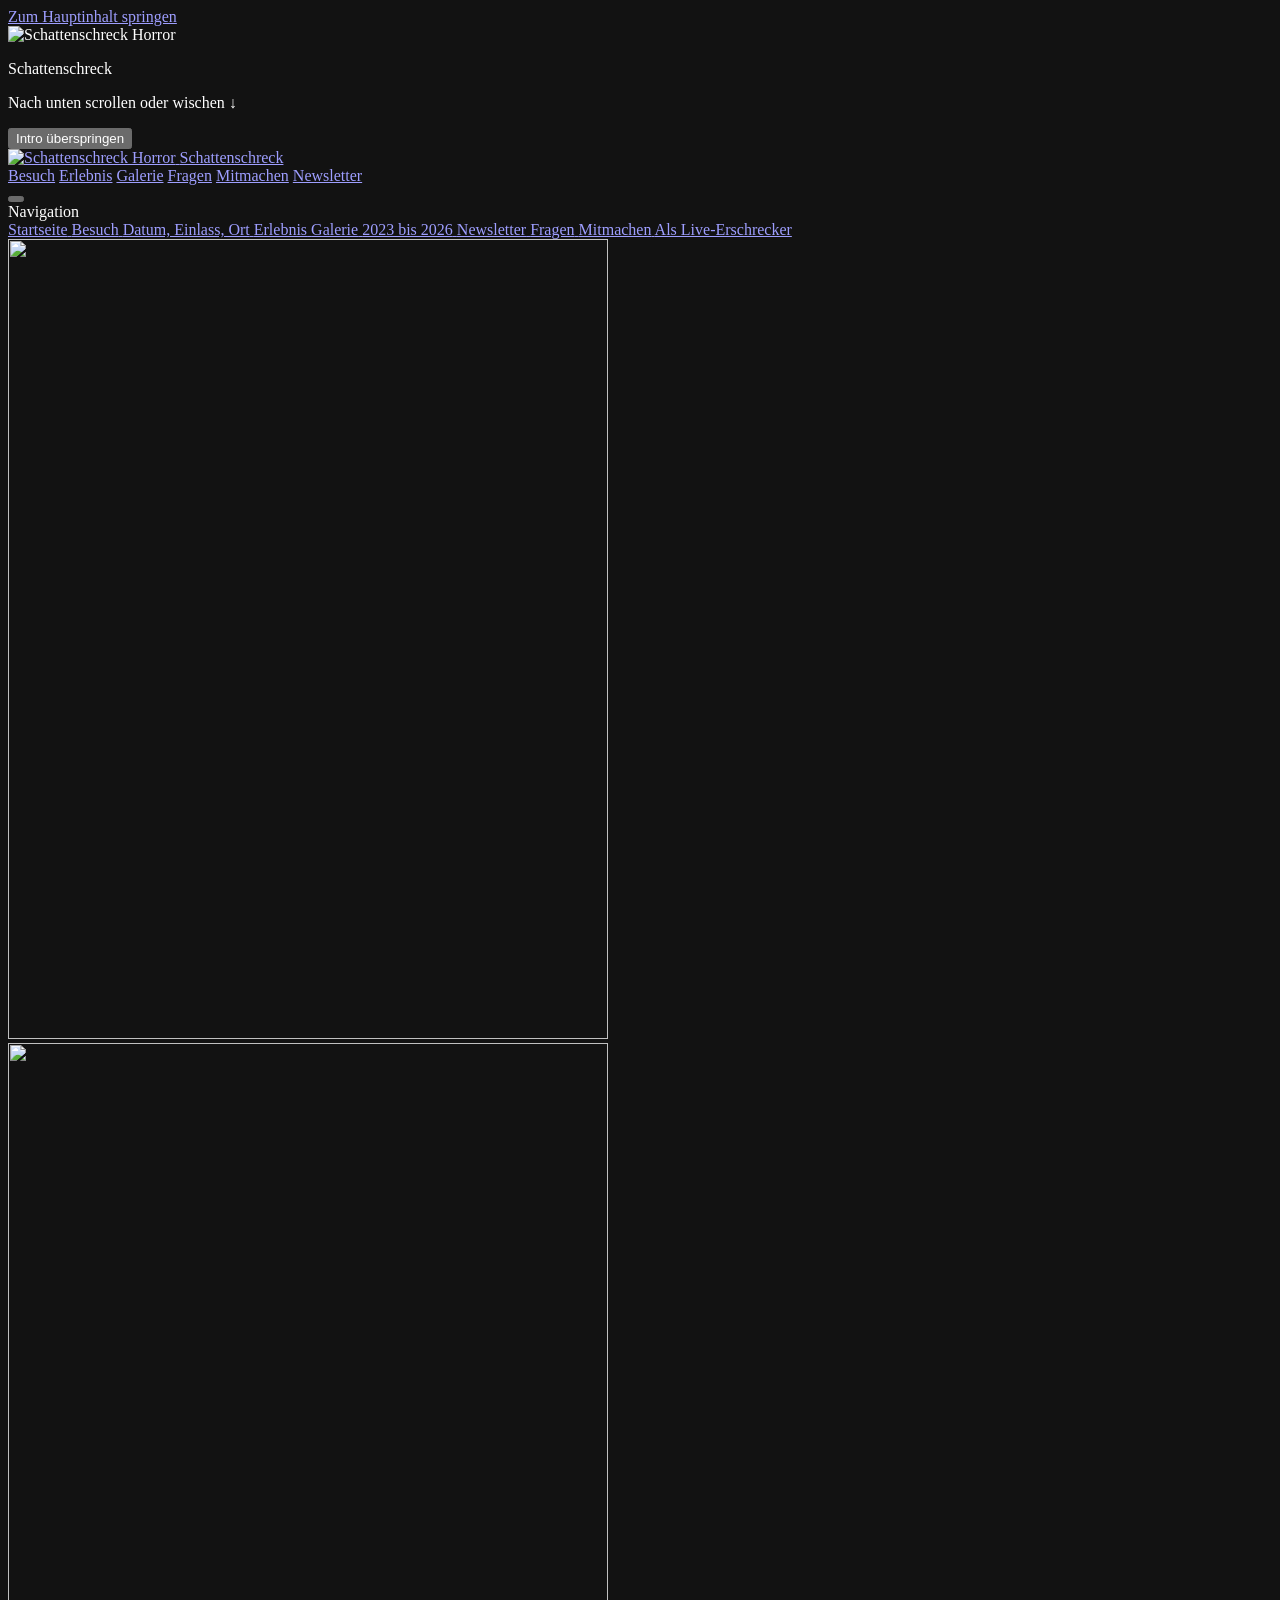
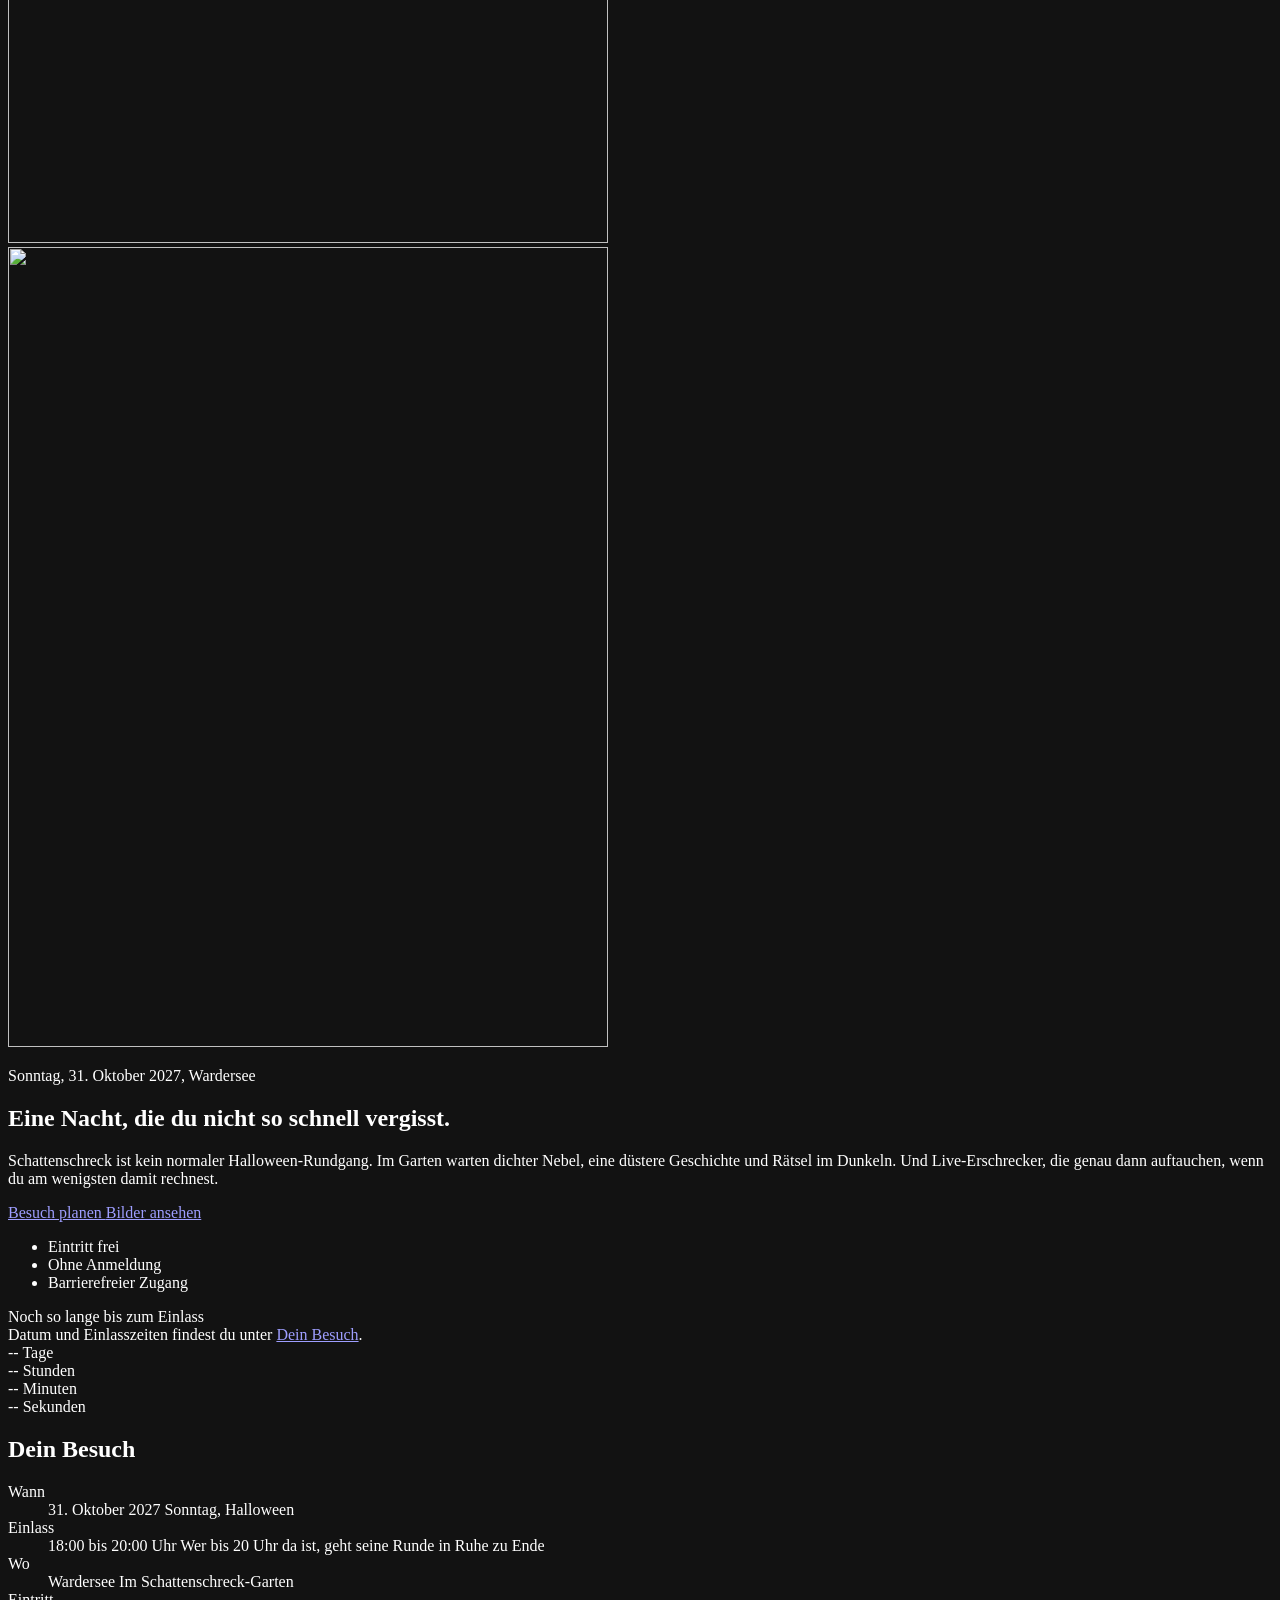
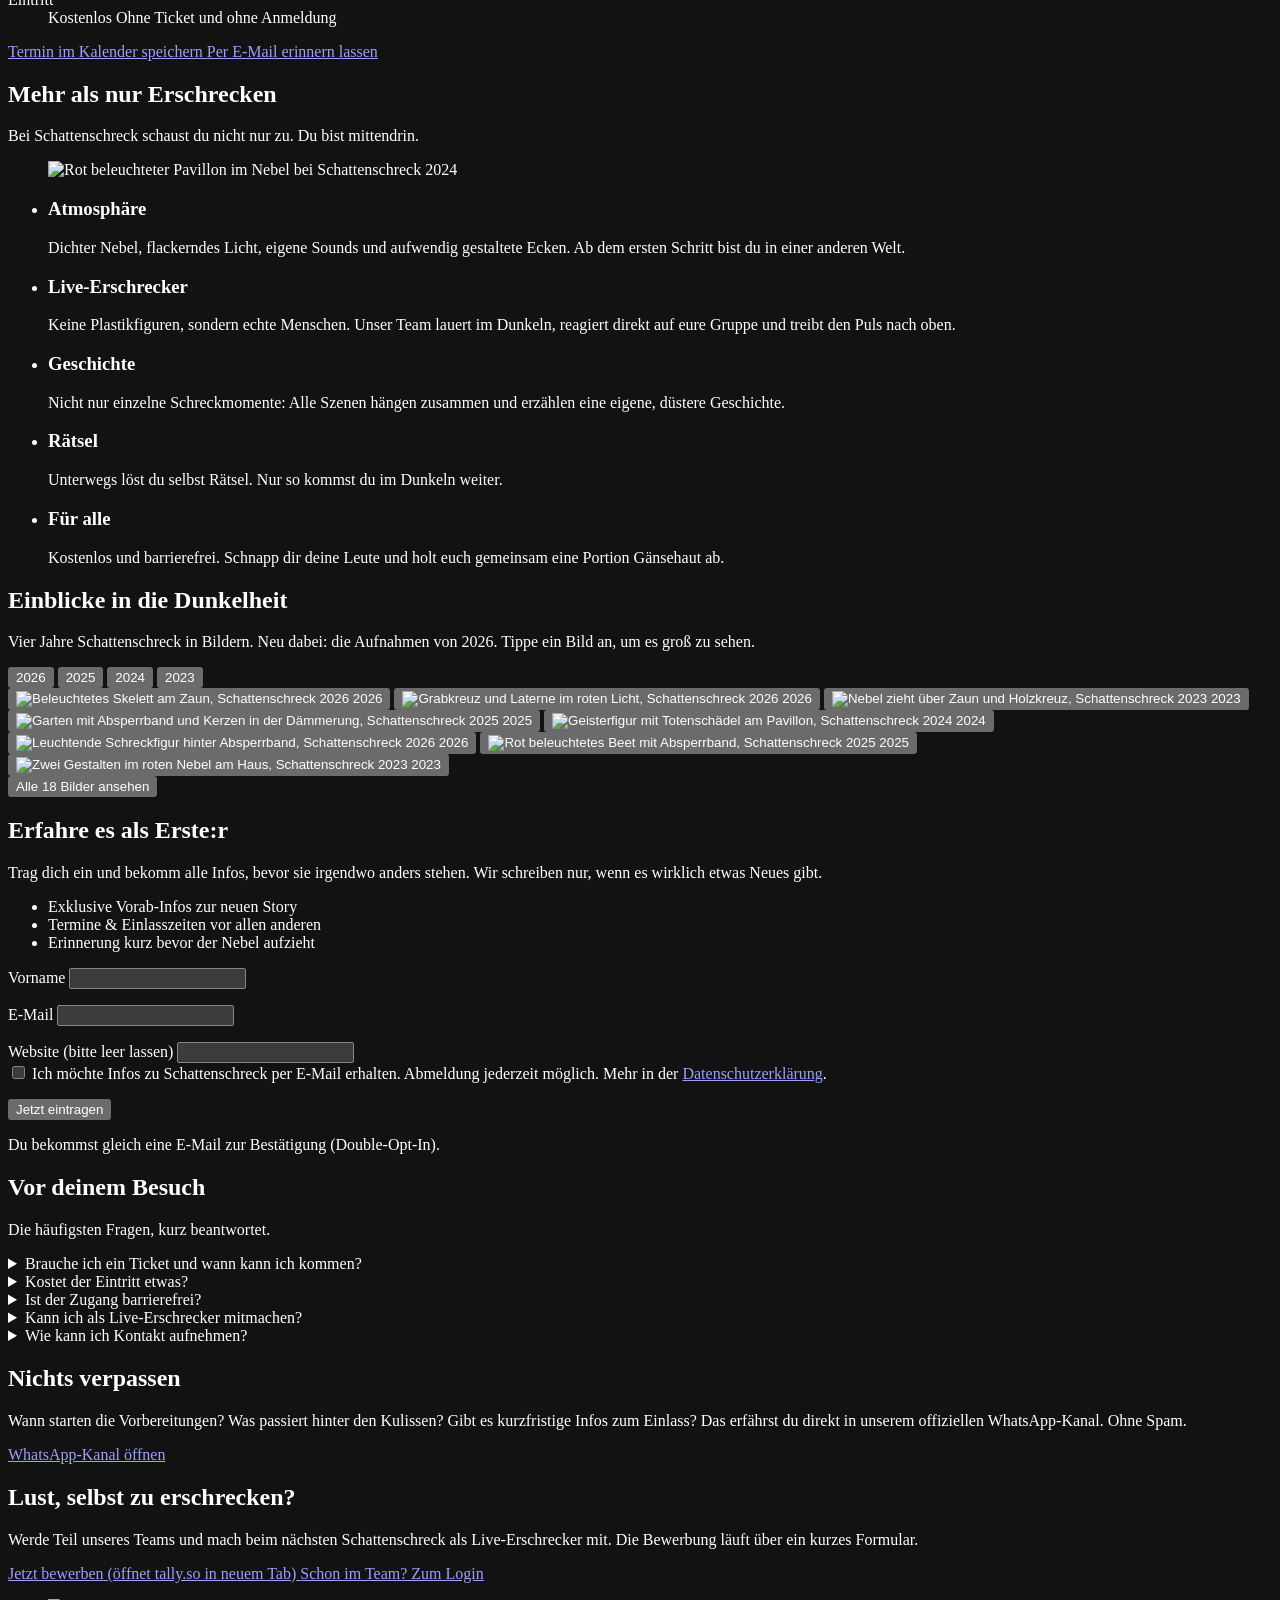
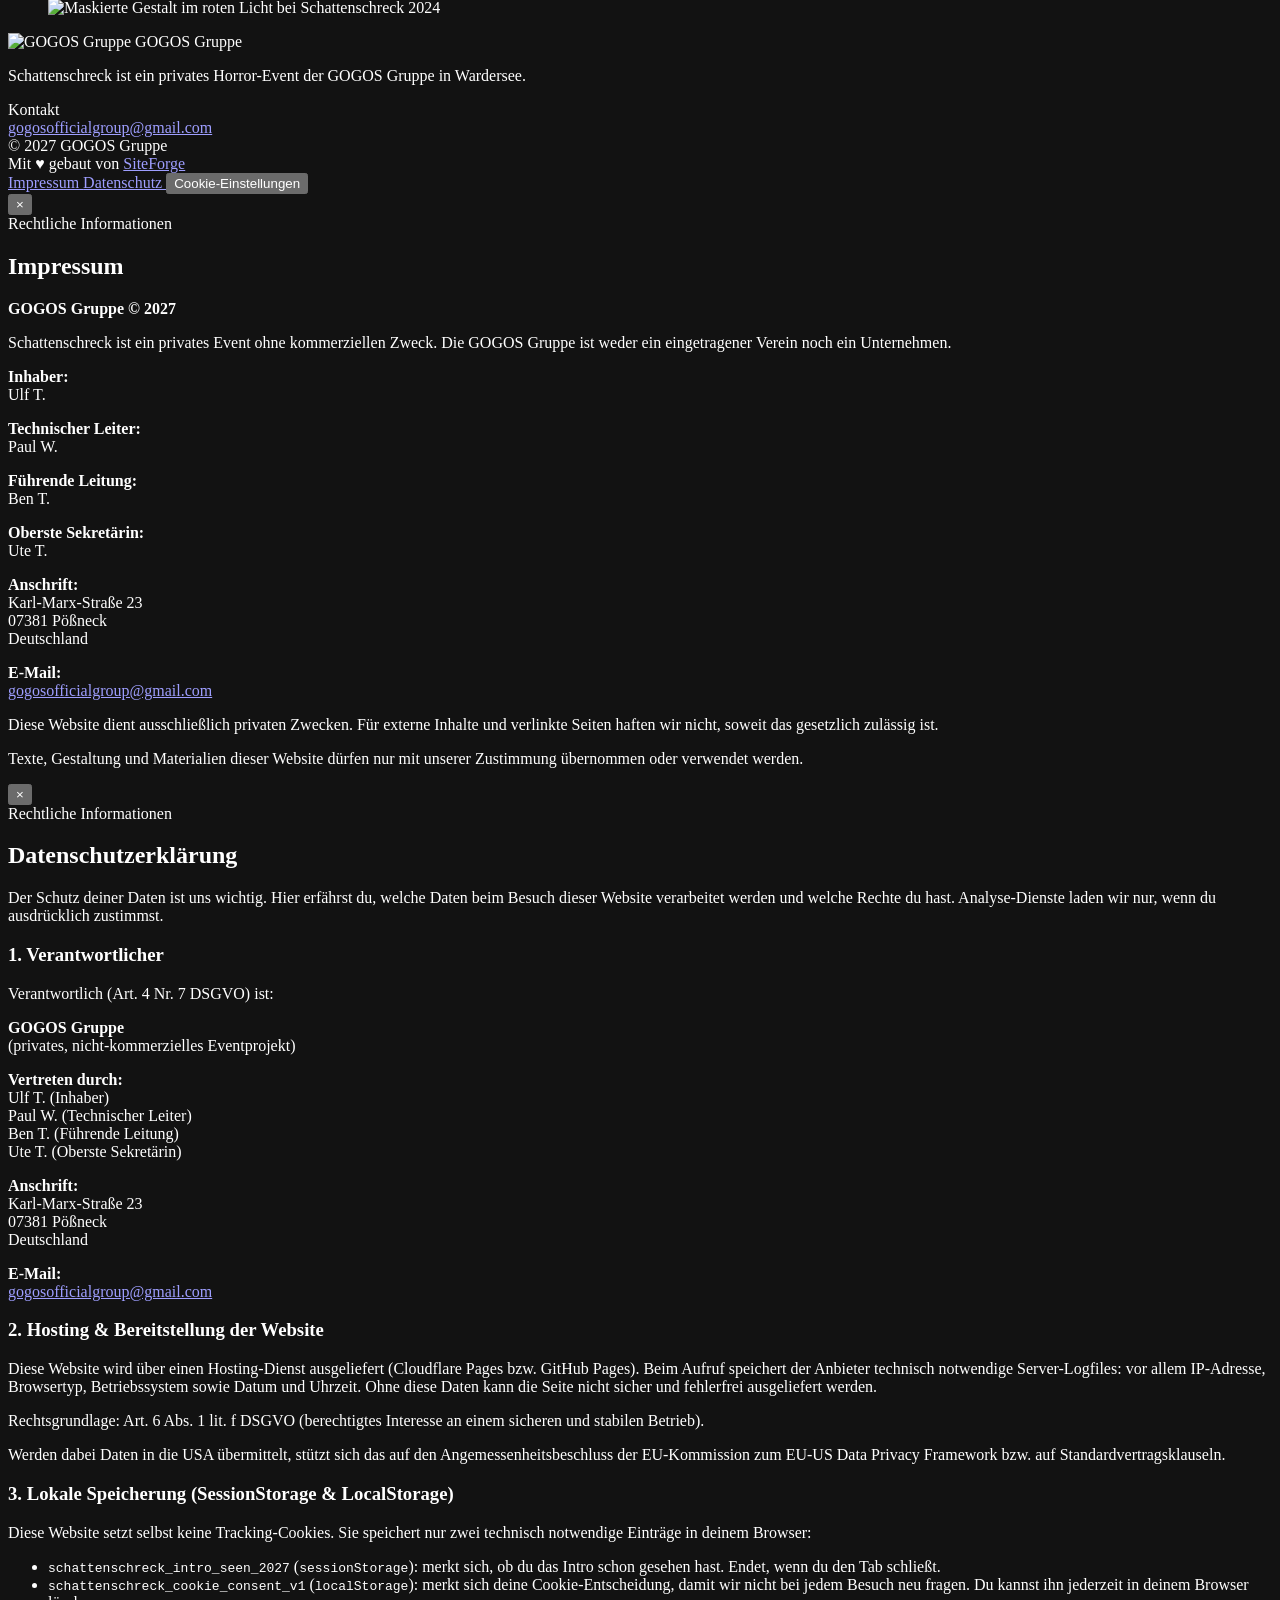
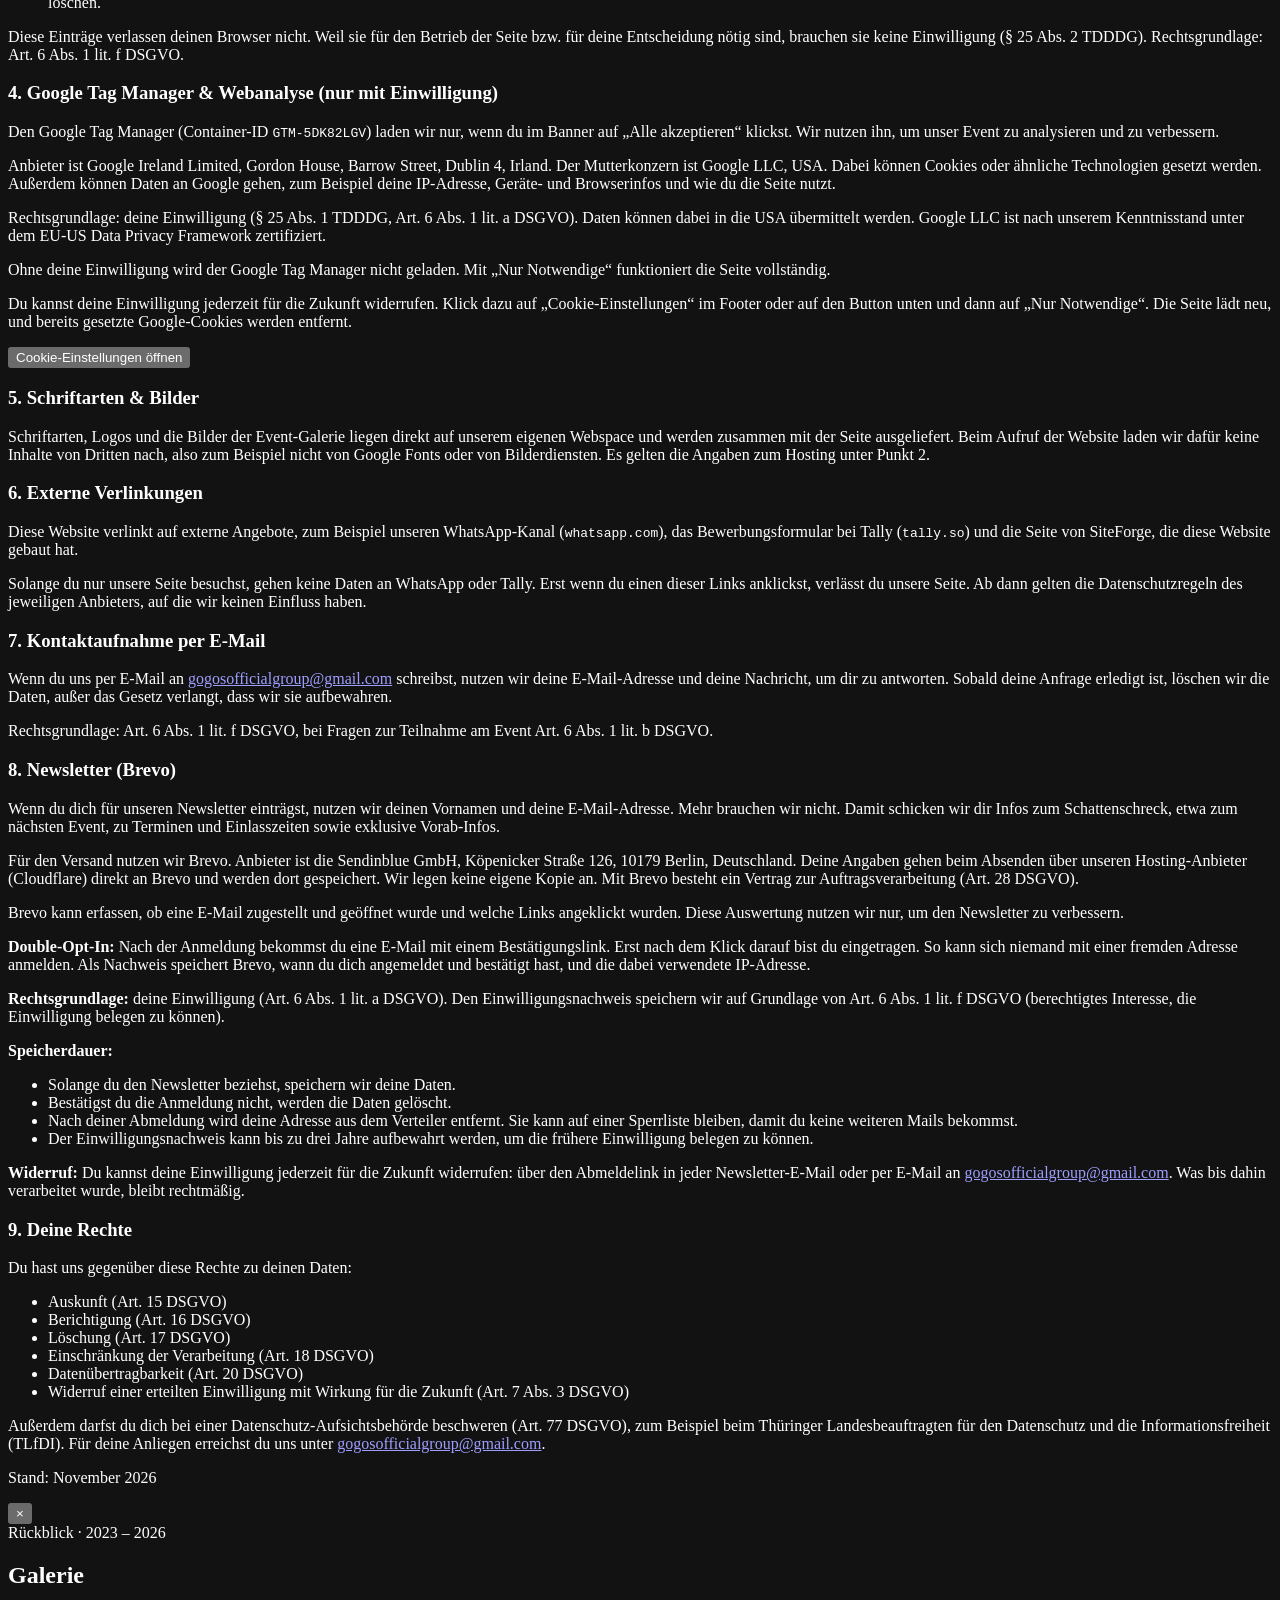
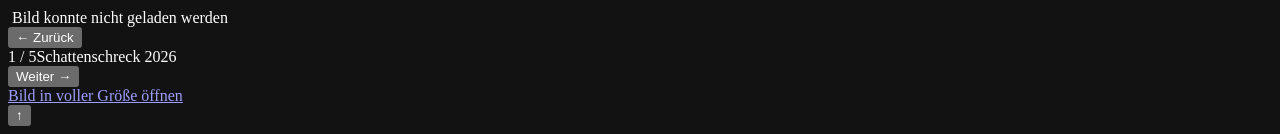
==== commit 8c0f1f68: "Neue Logos und Favicons einbinden - Logos als SVG und PNG (transparent und dunkel) in public/images/" ====
--- a/public/index.html
+++ b/public/index.html
@@ -22,9 +22,10 @@
     <meta property="og:image:alt" content="Schattenschreck-Logo vor rot beleuchtetem Nebel im Garten">
     <meta name="twitter:card" content="summary_large_image">
 
+    <link rel="icon" href="/favicon.ico" sizes="48x48">
     <link rel="icon" href="/favicon.svg" type="image/svg+xml">
-    <link rel="icon" href="/favicon.png" type="image/png" sizes="48x48">
     <link rel="apple-touch-icon" href="/apple-touch-icon.png">
+    <link rel="manifest" href="/site.webmanifest">
 
     <!-- Schriften liegen lokal (kein Google-Fonts-Abruf) -->
     <link rel="preload" href="/fonts/oswald.woff2" as="font" type="font/woff2" crossorigin>
@@ -42,20 +43,22 @@
         "name": "Schattenschreck 2027",
         "description": "Kostenloses Horror-Event an Halloween mit Nebel, Story, Rätseln und Live-Erschreckern.",
         "startDate": "2027-10-31T18:00:00+01:00",
+        "endDate": "2027-10-31T20:00:00+01:00",
         "doorTime": "2027-10-31T18:00:00+01:00",
         "eventStatus": "https://schema.org/EventScheduled",
         "eventAttendanceMode": "https://schema.org/OfflineEventAttendanceMode",
         "isAccessibleForFree": true,
         "inLanguage": "de",
-        "image": "https://schattenschreck.pages.dev/images/og.jpg",
+        "image": ["https://schattenschreck.pages.dev/images/og.jpg", "https://schattenschreck.pages.dev/images/brand/logo-quadrat-dunkel.png"],
         "url": "https://schattenschreck.pages.dev/",
         "location": {
             "@type": "Place",
             "name": "Schattenschreck-Garten",
             "address": { "@type": "PostalAddress", "addressLocality": "Wardersee", "addressCountry": "DE" }
         },
-        "organizer": { "@type": "Organization", "name": "GOGOS Gruppe", "url": "https://schattenschreck.pages.dev/" },
-        "offers": { "@type": "Offer", "price": "0", "priceCurrency": "EUR", "availability": "https://schema.org/InStock", "url": "https://schattenschreck.pages.dev/" }
+        "organizer": { "@type": "Organization", "name": "GOGOS Gruppe", "url": "https://schattenschreck.pages.dev/", "logo": "https://schattenschreck.pages.dev/images/brand/logo-quadrat-dunkel.png" },
+        "performer": { "@type": "PerformingGroup", "name": "GOGOS Gruppe", "url": "https://schattenschreck.pages.dev/" },
+        "offers": { "@type": "Offer", "price": "0", "priceCurrency": "EUR", "availability": "https://schema.org/InStock", "validFrom": "2026-11-01T00:00:00+01:00", "url": "https://schattenschreck.pages.dev/" }
     }
     </script>
 </head>
@@ -80,10 +83,10 @@
             <div class="intro-logo-wrap" id="introLogoWrap">
                 <img
                     class="intro-logo"
-                    src="/images/logo.png"
-                    alt="Schattenschreck"
-                    width="485"
-                    height="83"
+                    src="/images/brand/logo-quer.svg"
+                    alt="Schattenschreck Horror"
+                    width="2567"
+                    height="464"
                     decoding="async"
                     fetchpriority="high"
                     onerror="this.classList.add('img-broken')"
@@ -127,10 +130,10 @@
             >
                 <img
                     class="header-logo"
-                    src="/images/logo.png"
-                    alt="Schattenschreck"
-                    width="485"
-                    height="83"
+                    src="/images/brand/logo-quer.svg"
+                    alt="Schattenschreck Horror"
+                    width="2567"
+                    height="464"
                     decoding="async"
                     onerror="this.classList.add('img-broken')"
                 >
